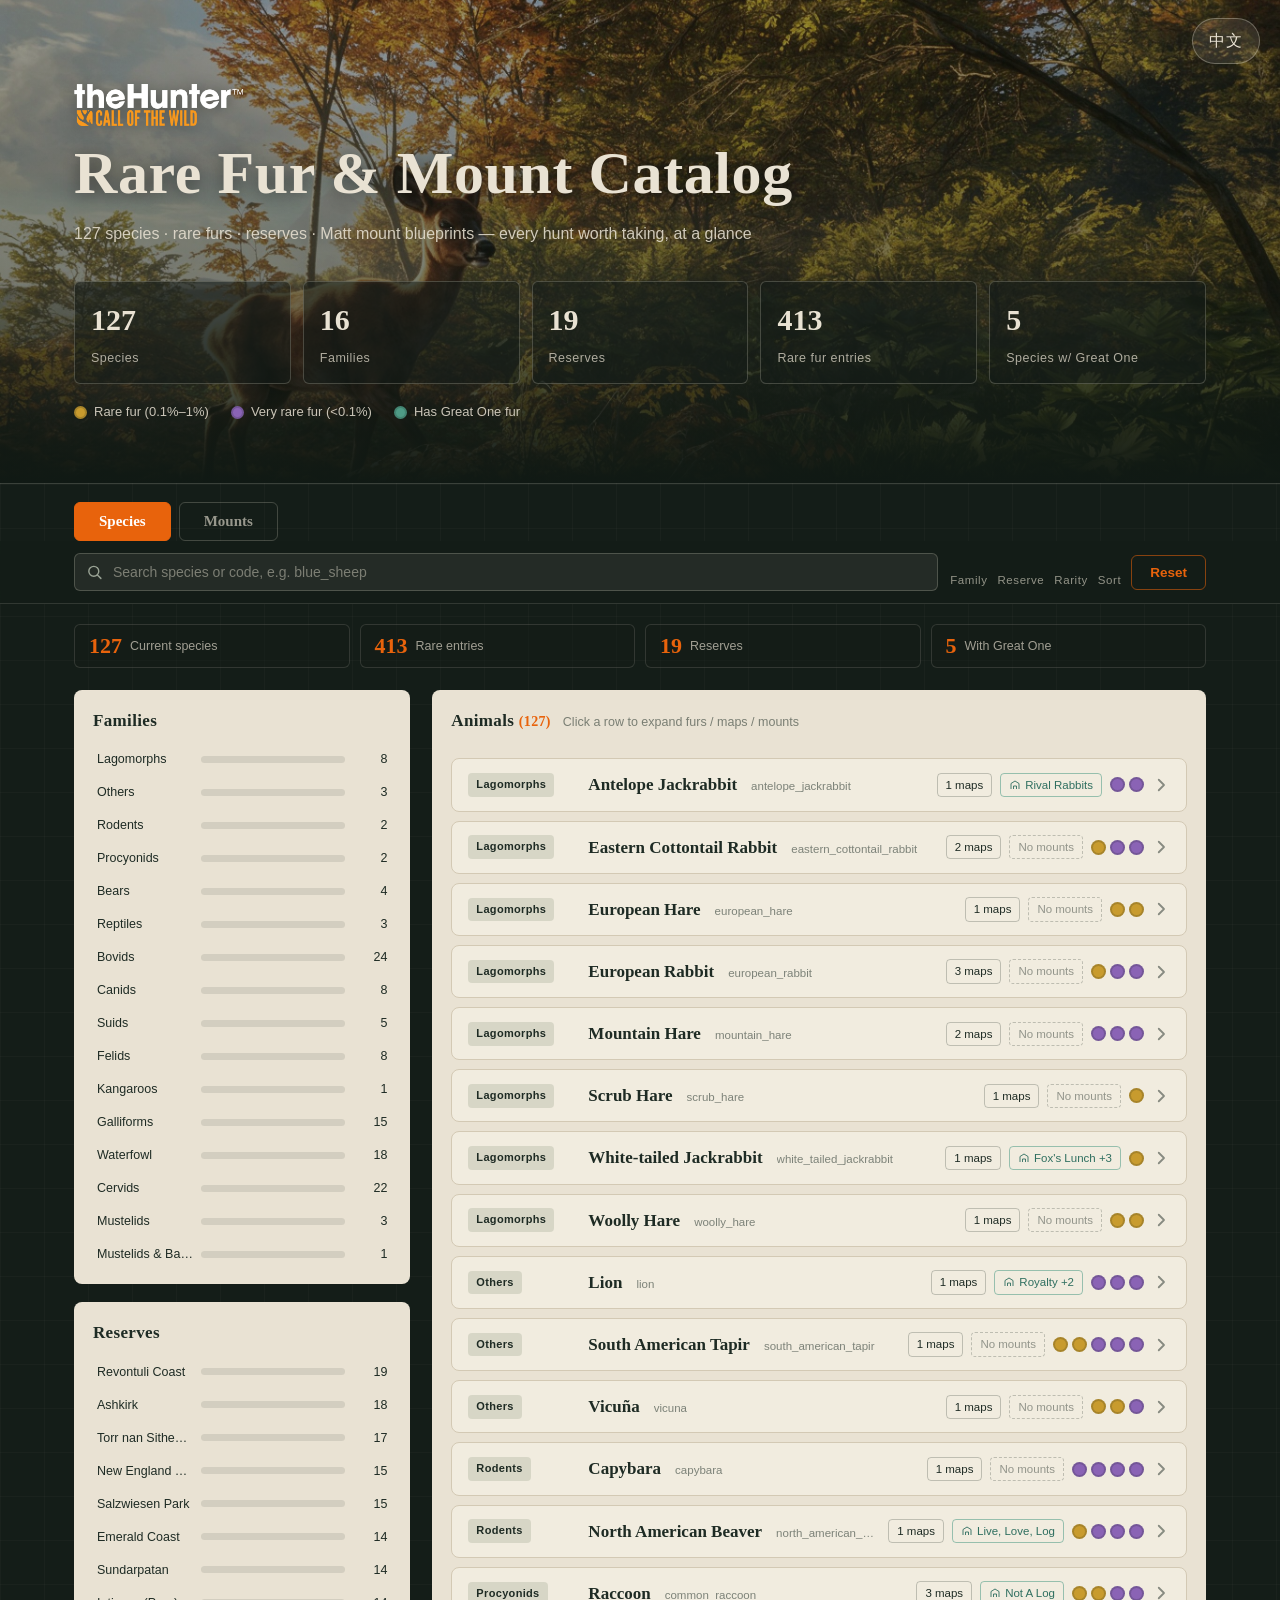
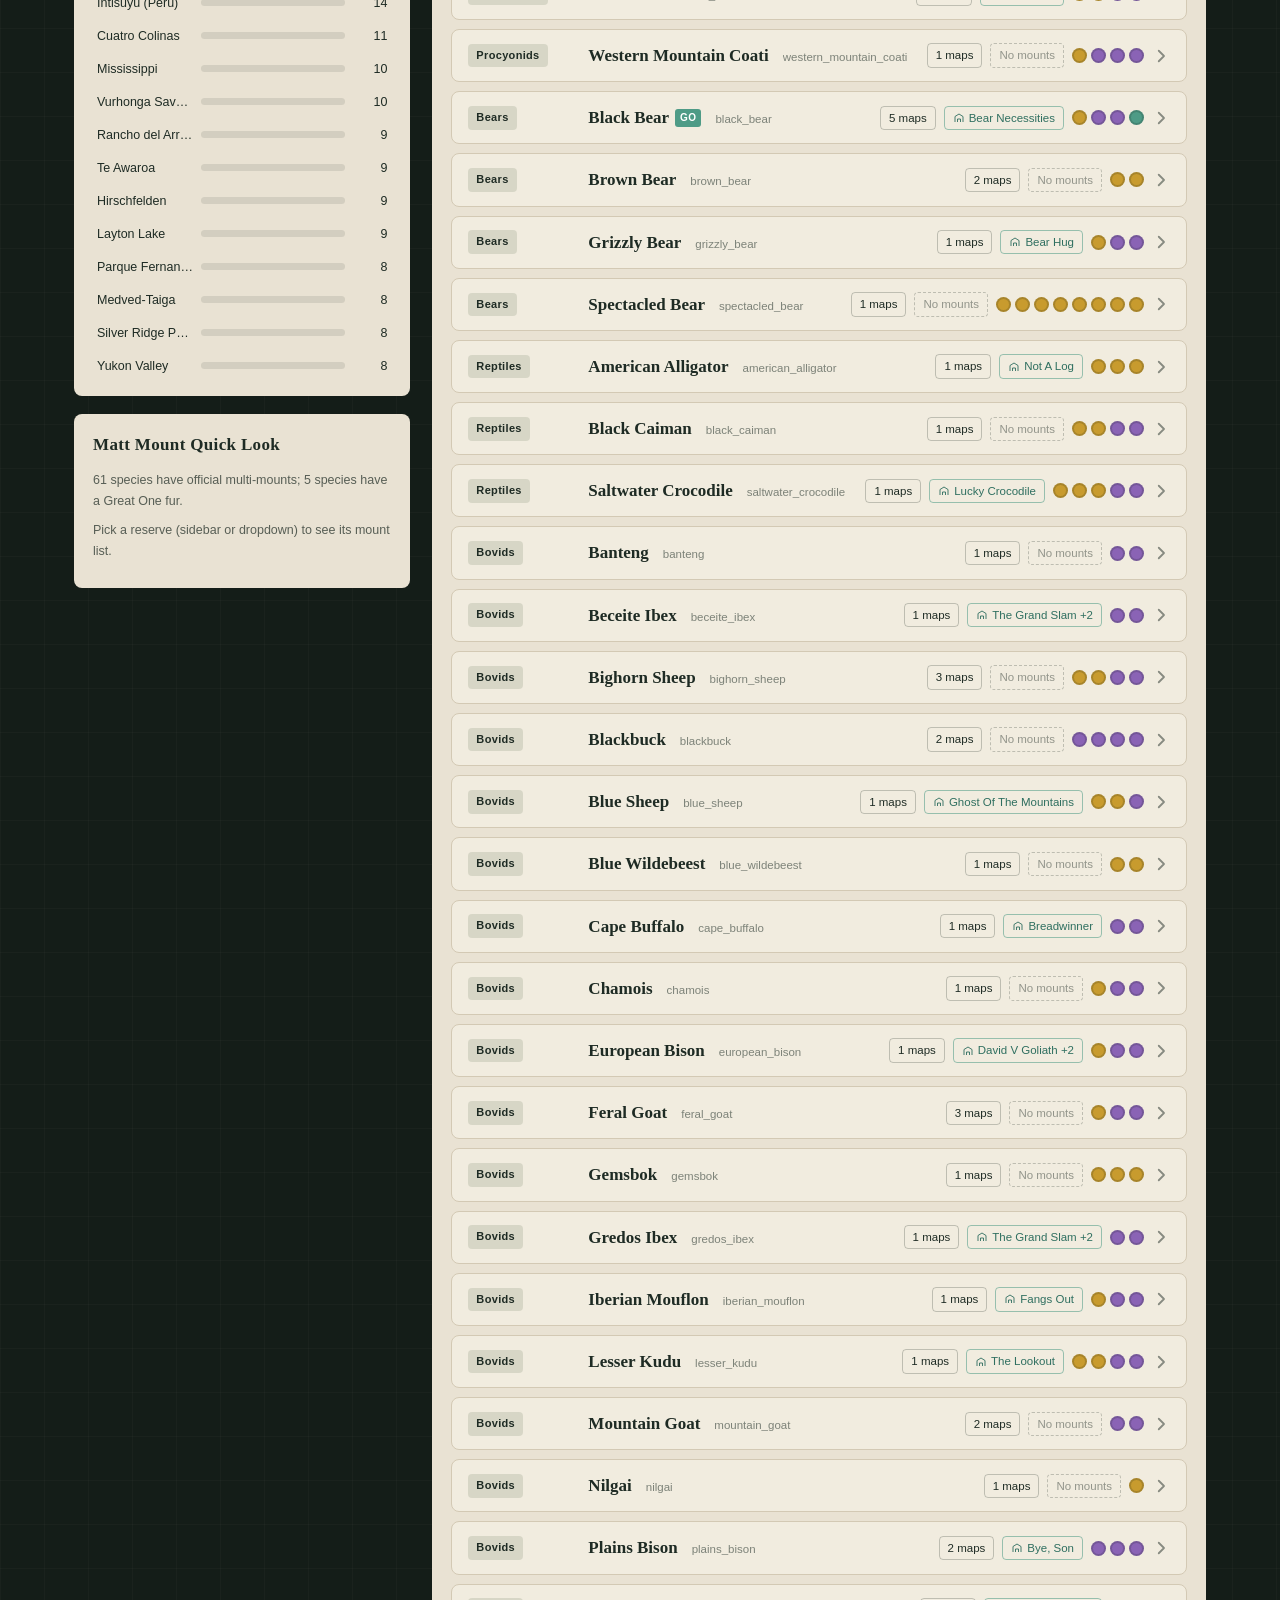
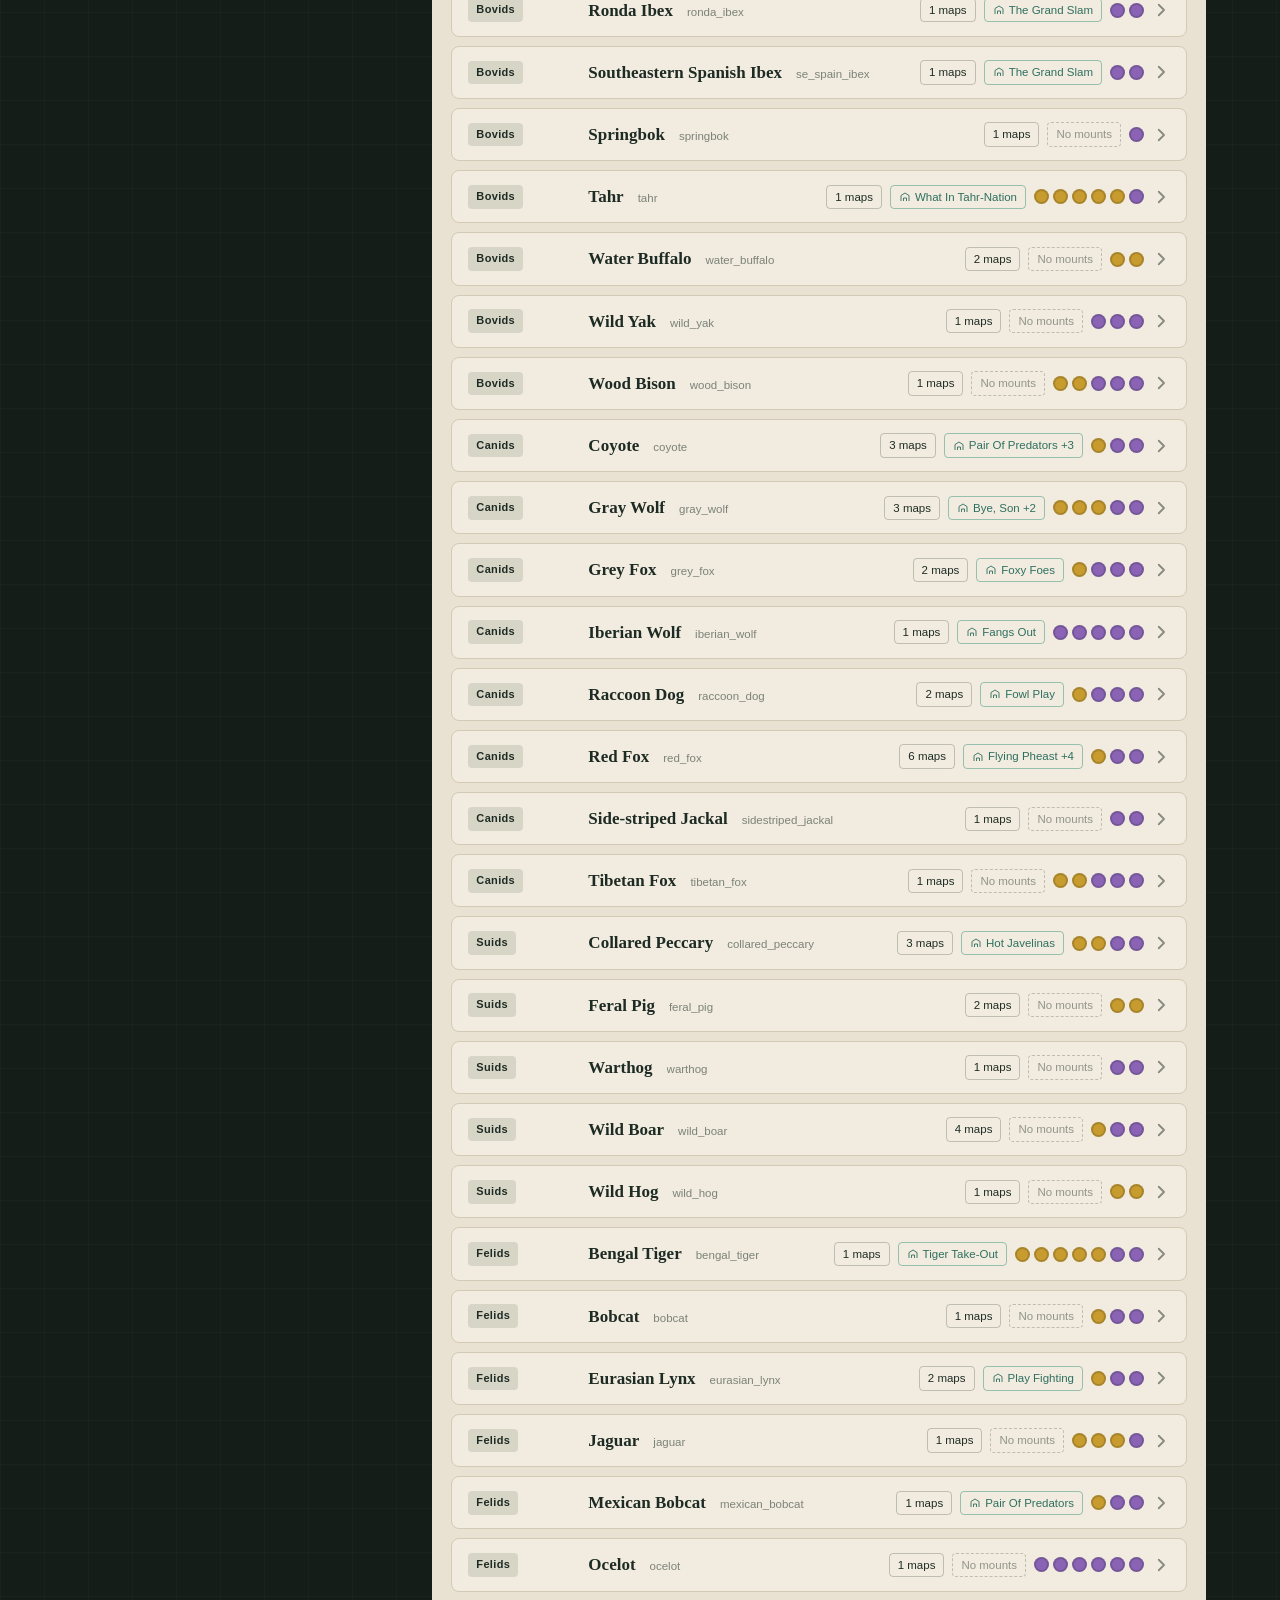
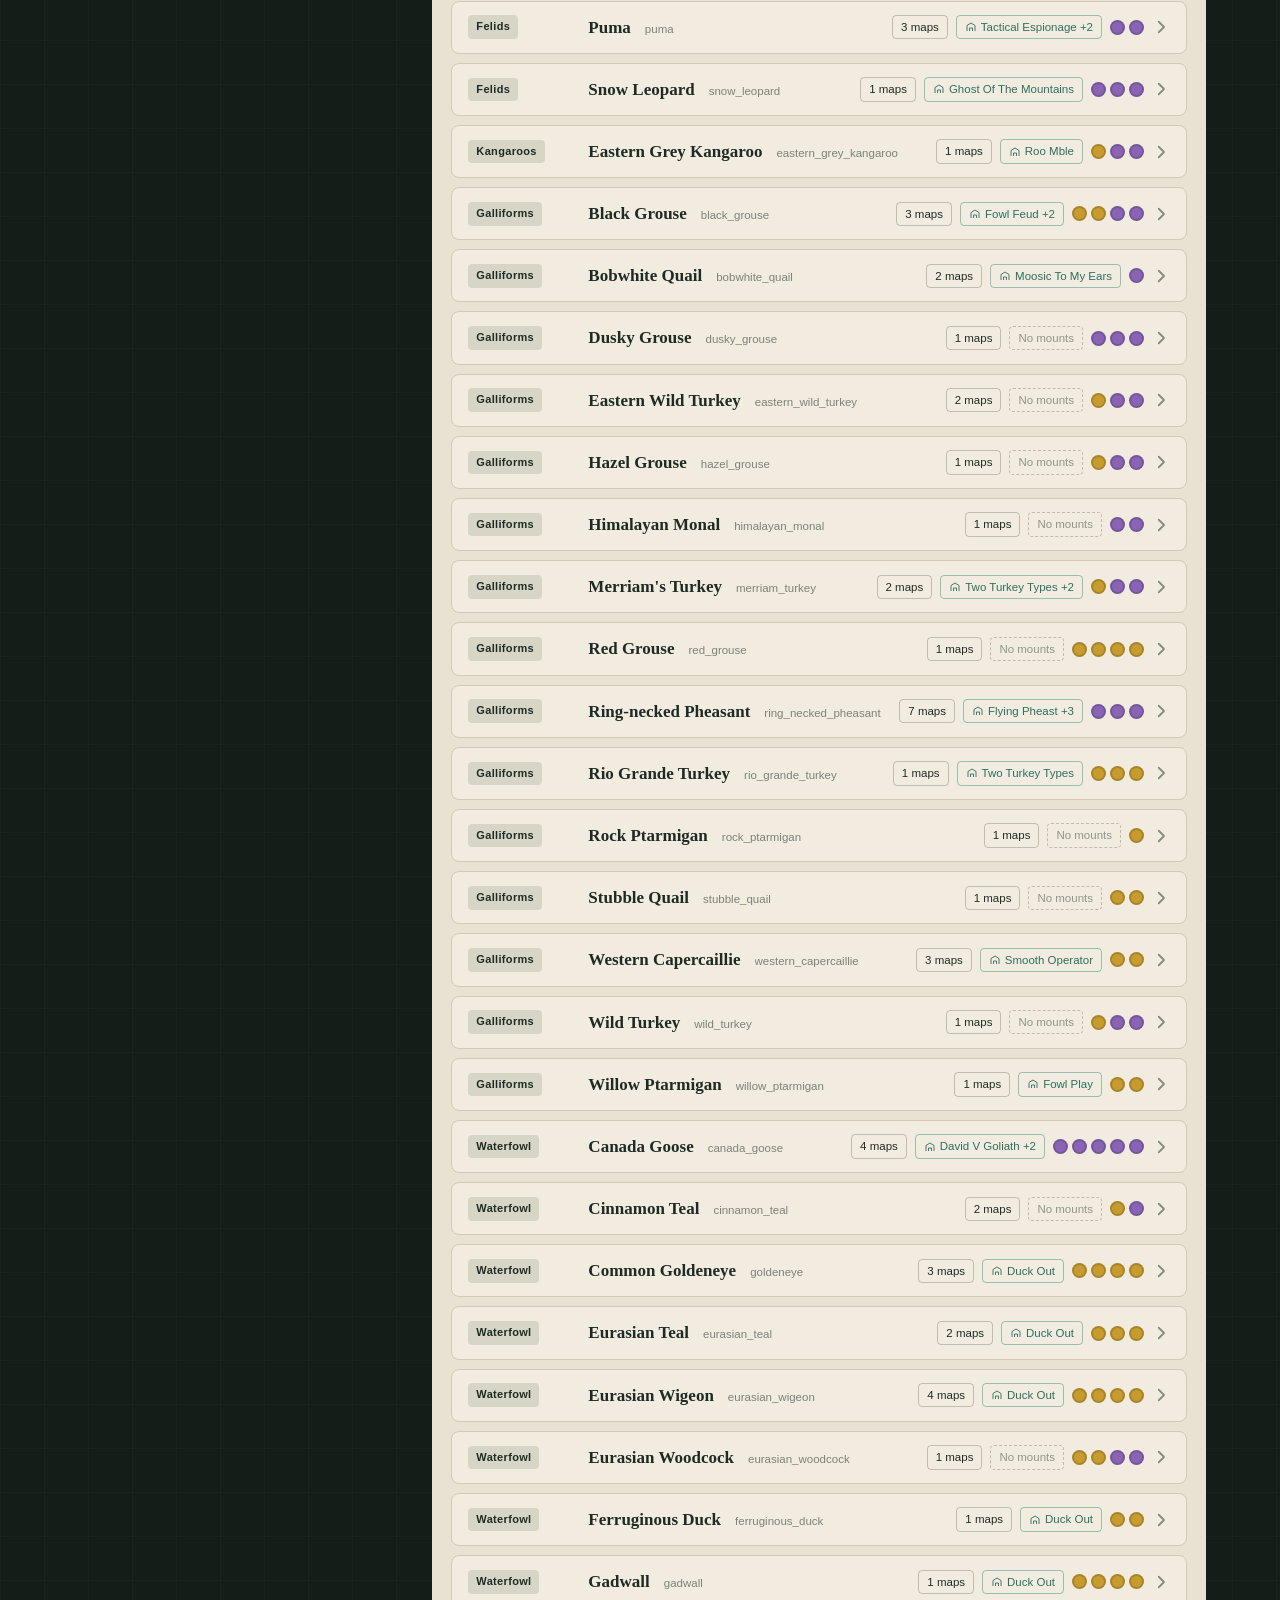
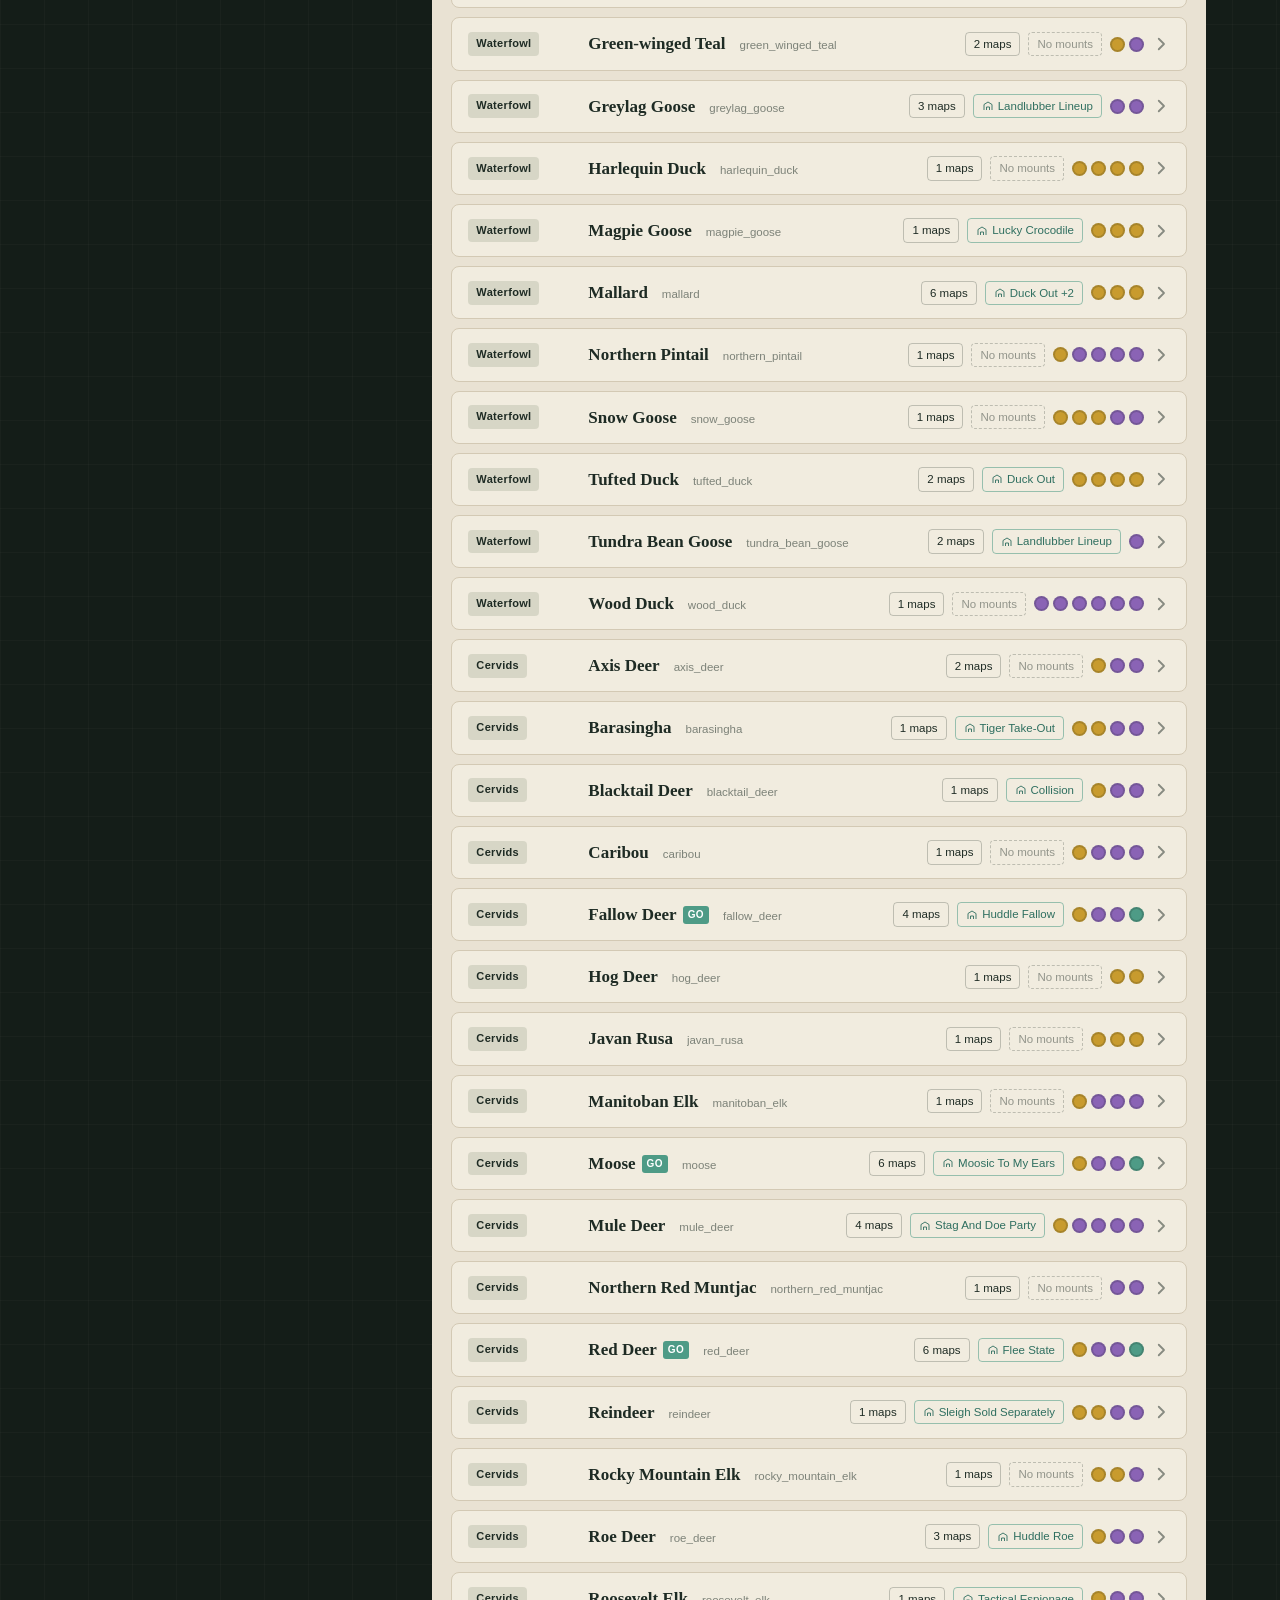
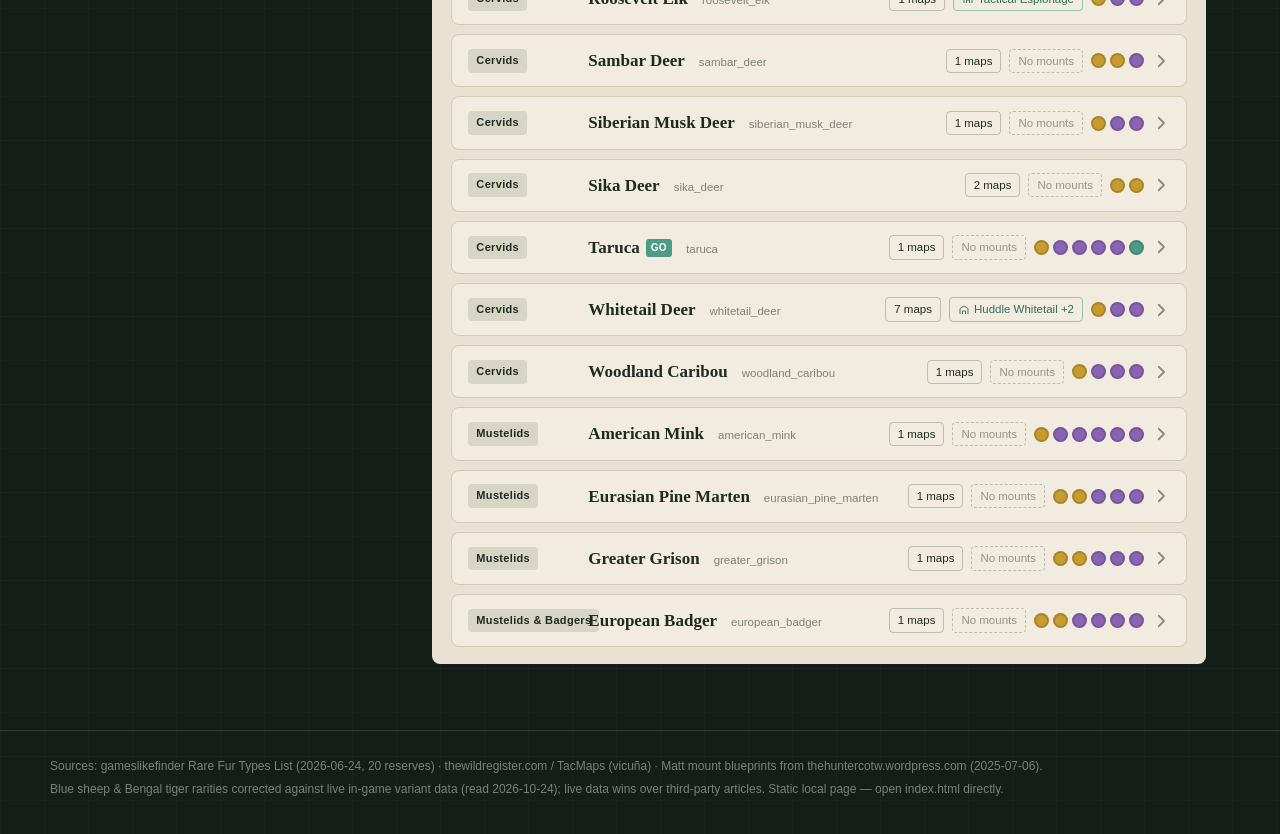
==== index.html @ f6d333d6 "Fix google-site-verification token for HTML tag method" ====
<!DOCTYPE html>
<html lang="zh-CN">
<head>
<meta charset="UTF-8">
<meta name="viewport" content="width=device-width, initial-scale=1">
<meta name="google-site-verification" content="28jOzchfS-WtsAz9R86f2Y_HV2xLQfrnDylIVcfvE4c" />
<meta name="description" content="theHunter: Call of the Wild — complete catalog of all species, rare & very rare fur types, reserve maps, and Matt mount blueprints. 全物种稀有毛色图鉴：稀有毛色、地图分布、Matt 底座蓝图。">
<title>猎人：荒野的呼唤 · 全物种稀有毛色图鉴</title>
<link rel="stylesheet" href="https://miaoda.feishu.cn/fonts/css2?family=Noto+Serif+SC:wght@600;700;900&family=Noto+Sans+SC:wght@300;400;500;700&display=swap">
<link rel="stylesheet" href="styles.css">
</head>
<body>

<!-- ===== Hero ===== -->
<header class="hero">
  <div class="hero-bg" role="img" aria-label="秋日森林中的小鹿，游戏宣传画面"></div>
  <div class="hero-lang"><button type="button" id="btnLang" class="lang-btn">中文</button></div>
  <div class="hero-inner">
    <img class="hero-logo" src="assets/official-logo.png" alt="theHunter: Call of the Wild">
    <h1 class="hero-title" data-i18n="heroTitle">全物种稀有毛色图鉴</h1>
    <p class="hero-sub" data-i18n="heroSub">127 种动物 · 稀有毛色 · 地图分布 · Matt 底座蓝图 —— 一站查清值得打的每一只</p>
    <div class="hero-stats" id="heroStats"></div>
    <div class="hero-legend" aria-label="毛色图例">
      <span class="hlg"><i class="dot dot-rare"></i><span data-i18n="lgRare">稀有毛色（0.1%–1%）</span></span>
      <span class="hlg"><i class="dot dot-veryrare"></i><span data-i18n="lgVeryrare">极稀有毛色（&lt;0.1%）</span></span>
      <span class="hlg"><i class="dot dot-go"></i><span data-i18n="lgGo">有 Great One 传奇毛色</span></span>
    </div>
  </div>
</header>

<!-- ===== 视图页签 ===== -->
<nav class="view-tabs" aria-label="视图切换">
  <button type="button" id="tabAnimals" class="vt active" data-i18n="tabAnimals">动物图鉴</button>
  <button type="button" id="tabMounts" class="vt" data-i18n="tabMounts">底座总览</button>
</nav>

<!-- ===== 动物视图 ===== -->
<section class="toolbar view-animals" aria-label="筛选与搜索">
  <div class="toolbar-inner">
    <div class="search-box">
      <svg viewBox="0 0 24 24" class="icon" aria-hidden="true"><circle cx="11" cy="11" r="7" fill="none" stroke="currentColor" stroke-width="2"/><path d="M16.5 16.5 L21 21" stroke="currentColor" stroke-width="2" stroke-linecap="round"/></svg>
      <input type="search" id="q" placeholder="搜索动物名称或代码，如 蓝羊 / blue_sheep" autocomplete="off" data-i18n-ph="phSearch">
    </div>
    <div class="filters">
      <label data-i18n="lblFamily">类别
        <select id="fFamily"><option value="">全部</option></select>
      </label>
      <label data-i18n="lblMap">地图
        <select id="fMap"><option value="">全部</option></select>
      </label>
      <label data-i18n="lblRarity">稀有度
        <select id="fRarity">
          <option value="" data-i18n="optRareAll">全部稀有以上</option>
          <option value="rare" data-i18n="optRare">仅含稀有</option>
          <option value="veryrare" data-i18n="optVeryrare">仅含极稀有</option>
          <option value="go" data-i18n="optGo">仅含传奇（GO）</option>
        </select>
      </label>
      <label data-i18n="lblSort">排序
        <select id="fSort">
          <option value="family" data-i18n="optSortFamily">类别 · 名称</option>
          <option value="name" data-i18n="optSortName">名称</option>
          <option value="rareCount" data-i18n="optSortCount">稀有毛色数</option>
        </select>
      </label>
      <button type="button" id="btnReset" class="btn-reset" data-i18n="btnReset">重置</button>
    </div>
  </div>
</section>

<!-- ===== 联动统计带 ===== -->
<section class="summary-strip view-animals" id="summaryStrip" aria-live="polite"></section>

<!-- ===== 主体 ===== -->
<main class="layout view-animals">
  <aside class="side">
    <section class="panel" id="familyPanel" aria-label="类别概览">
      <h2 class="panel-title" data-i18n="ptFamilies">类别概览</h2>
      <div class="bars" id="familyBars"></div>
    </section>
    <section class="panel" id="mapPanel" aria-label="地图分布">
      <h2 class="panel-title" data-i18n="ptMaps">地图分布</h2>
      <div class="bars" id="mapBars"></div>
    </section>
    <section class="panel" id="mountPanel" aria-label="底座速查">
      <h2 class="panel-title" data-i18n="ptMounts">Matt 底座速查</h2>
      <div id="mountList"></div>
    </section>
  </aside>

  <section class="list-panel" aria-label="动物列表">
    <div class="list-head">
      <h2 class="panel-title"><span data-i18n="lblAnimals">动物</span> <span class="count" id="listCount"></span></h2>
      <p class="list-hint" data-i18n="listHint">点击行展开毛色 / 地图 / 底座详情</p>
    </div>
    <div class="animal-list" id="animalList"></div>
    <div class="empty" id="emptyState" hidden>
      <p data-i18n="empty1">没有符合条件的物种。</p>
      <p data-i18n="empty2">试试放宽类别、地图或稀有度筛选。</p>
    </div>
  </section>
</main>

<!-- ===== 底座视图 ===== -->
<section class="mount-catalog view-mounts" id="mountCatalog" hidden>
  <div class="mc-head">
    <h2 class="panel-title" data-i18n="ptMountCatalog">Matt 底座总览</h2>
    <input type="search" id="mcQ" placeholder="搜索底座名，如 Duck Out" autocomplete="off" data-i18n-ph="phMounts">
    <span class="count" id="mcCount"></span>
  </div>
  <p class="mc-hint" data-i18n="mcHint">按底座聚合，展示每个多功能底座支持的动物；点击动物标签可跳转到动物图鉴并定位该物种。</p>
  <div class="mc-grid" id="mcGrid"></div>
</section>

<!-- ===== 数据源 ===== -->
<footer class="foot">
  <div class="foot-inner">
    <p data-i18n="footSrc">数据源：gameslikefinder《Rare Fur Types List》（2026-06-24，20 张地图）· thewildregister.com / TacMaps（骆马）· Matt 底座蓝图来自 thehuntercotw.wordpress.com（2025-07-06）。</p>
    <p data-i18n="footNote">蓝羊、孟加拉虎稀有度已按实机变体数组（2026-10-24 游戏运行中读取）修正，与第三方文章有出入处以实机为准。页面为本地静态文件，直接双击 index.html 打开。</p>
  </div>
</footer>

<script src="data.js"></script>
<script src="app.js"></script>
</body>
</html>
---- styles.css ----
/* ===== 设计系统：深林勘察 · 旧纸卡面 · 安全橙 ===== */
:root {
  --ink: #141d18;          /* 深林绿黑基底 */
  --ink-2: #1e2b24;        /* 卡面深文字 */
  --paper: #e9e2d3;        /* 旧勘察纸 */
  --paper-2: #f1ecdf;      /* 纸面高亮 */
  --paper-line: #d3c9b4;   /* 纸面分隔线 */
  --moss: #7c8b6f;         /* 苔藓中性 */
  --mist: #9aa395;         /* 雾灰 */
  --safety: #e8630c;       /* 猎人安全橙（唯一强调） */
  --gold: #c89b2e;         /* 稀有 */
  --violet: #8a63b5;       /* 极稀有 */
  --go: #4e9b86;           /* Great One 标识 */
  --serif: "Noto Serif SC", "Songti SC", "SimSun", serif;
  --sans: "Noto Sans SC", "Microsoft YaHei", "PingFang SC", sans-serif;
}

* { box-sizing: border-box; margin: 0; padding: 0; }

html { scroll-behavior: smooth; }

body {
  font-family: var(--sans);
  background-color: var(--ink);
  background-image:
    linear-gradient(rgba(255,255,255,0.025) 1px, transparent 1px),
    linear-gradient(90deg, rgba(255,255,255,0.025) 1px, transparent 1px);
  background-size: 44px 44px;
  color: var(--paper);
  line-height: 1.6;
}

/* ===== 视图页签 ===== */
.view-tabs {
  max-width: 1180px; margin: 18px auto 0; padding: 0 24px;
  display: flex; gap: 8px;
}
.vt {
  font-family: var(--serif); font-size: 15px; font-weight: 700;
  padding: 10px 24px;
  background: transparent; color: rgba(233,226,211,0.62);
  border: 1px solid rgba(233,226,211,0.22);
  border-radius: 6px; cursor: pointer;
  transition: color 0.15s ease, background 0.15s ease, border-color 0.15s ease;
}
.vt:hover { color: var(--paper); border-color: rgba(233,226,211,0.45); }
.vt.active { background: var(--safety); border-color: var(--safety); color: #fff; }
.vt:focus-visible { outline: 2px solid var(--safety); outline-offset: 2px; }
.hide { display: none !important; }

/* ===== Hero ===== */
.hero {
  position: relative;
  overflow: hidden;
  border-bottom: 1px solid rgba(233,226,211,0.18);
}
.hero-lang {
  position: absolute; top: 18px; right: 20px; z-index: 3;
}
.lang-btn {
  font: 700 13px/1 var(--font-ui);
  color: var(--paper); background: rgba(233,226,211,0.10);
  border: 1px solid rgba(233,226,211,0.32);
  border-radius: 999px; padding: 9px 16px;
  letter-spacing: 0.06em; cursor: pointer;
  transition: background .18s, color .18s;
}
.lang-btn:hover { background: rgba(233,226,211,0.22); }
.hero-bg {
  position: absolute; inset: 0;
  background: url("assets/hero-bg.jpg") center 30% / cover no-repeat;
  filter: saturate(0.9) contrast(1.04);
}
.hero-bg::after {
  content: "";
  position: absolute; inset: 0;
  background: linear-gradient(180deg, rgba(20,29,24,0.42) 0%, rgba(20,29,24,0.58) 62%, var(--ink) 100%);
}
.hero-inner {
  position: relative;
  max-width: 1180px; margin: 0 auto;
  padding: 84px 24px 60px;
}
.hero-eyebrow {
  font-size: 13px; letter-spacing: 0.22em;
  text-transform: uppercase; color: var(--safety);
  font-weight: 700; margin-bottom: 10px;
}
.hero-logo {
  display: block;
  height: 42px; width: auto;
  margin-bottom: 14px;
  filter: drop-shadow(0 2px 8px rgba(0,0,0,0.35));
}
.hero-title {
  font-family: var(--serif);
  font-size: clamp(34px, 5.6vw, 60px);
  font-weight: 900; line-height: 1.12;
  letter-spacing: 0.01em;
  text-shadow: 0 2px 18px rgba(0,0,0,0.45);
}
.hero-sub {
  margin-top: 14px; font-size: 16px;
  color: rgba(233,226,211,0.86);
  font-weight: 300;
}
.hero-stats {
  display: grid;
  grid-template-columns: repeat(5, 1fr);
  gap: 12px; margin-top: 34px; max-width: 1180px;
}
.stat {
  border: 1px solid rgba(233,226,211,0.22);
  background: rgba(20,29,24,0.55);
  padding: 14px 16px; border-radius: 6px;
}
.stat b {
  display: block; font-family: var(--serif);
  font-size: 30px; font-weight: 900; color: var(--paper);
  font-variant-numeric: tabular-nums;
}
.stat span {
  font-size: 12.5px; color: rgba(233,226,211,0.72);
  letter-spacing: 0.04em;
}
.hero-legend {
  display: flex; gap: 22px; flex-wrap: wrap; align-items: center;
  margin-top: 18px;
}
.hlg {
  display: inline-flex; align-items: center; gap: 7px;
  font-size: 13px; color: rgba(233,226,211,0.85);
}
.hlg .dot { width: 13px; height: 13px; }

/* ===== 工具条 ===== */
.toolbar {
  position: sticky; top: 0; z-index: 20;
  background: rgba(20,29,24,0.94);
  border-bottom: 1px solid rgba(233,226,211,0.14);
  backdrop-filter: blur(6px);
}
.toolbar-inner {
  max-width: 1180px; margin: 0 auto; padding: 12px 24px;
  display: flex; gap: 12px; flex-wrap: wrap; align-items: center;
}
.search-box {
  position: relative; flex: 1 1 280px; min-width: 240px;
}
.search-box .icon {
  position: absolute; left: 12px; top: 50%;
  width: 17px; height: 17px; transform: translateY(-50%);
  color: var(--mist);
}
.search-box input {
  width: 100%; padding: 10px 14px 10px 38px;
  background: rgba(233,226,211,0.08);
  border: 1px solid rgba(233,226,211,0.22);
  border-radius: 6px; color: var(--paper);
  font-family: var(--sans); font-size: 14px;
}
.search-box input::placeholder { color: rgba(233,226,211,0.45); }
.search-box input:focus { outline: 2px solid var(--safety); outline-offset: 1px; border-color: transparent; }

.filters { display: flex; gap: 10px; flex-wrap: wrap; align-items: flex-end; }
.filters label {
  display: flex; flex-direction: column; gap: 3px;
  font-size: 11.5px; color: rgba(233,226,211,0.6);
  letter-spacing: 0.05em;
}
.filters select {
  padding: 9px 30px 9px 10px;
  background: rgba(233,226,211,0.08);
  border: 1px solid rgba(233,226,211,0.22);
  border-radius: 6px; color: var(--paper);
  font-family: var(--sans); font-size: 13.5px;
  appearance: none;
  background-image: url("data:image/svg+xml;charset=utf-8,%3Csvg xmlns='http://www.w3.org/2000/svg' viewBox='0 0 24 24'%3E%3Cpath d='M6 9l6 6 6-6' fill='none' stroke='%23e9e2d3' stroke-width='2' stroke-linecap='round'/%3E%3C/svg%3E");
  background-repeat: no-repeat; background-position: right 8px center;
  background-size: 15px;
}
.filters select:focus { outline: 2px solid var(--safety); outline-offset: 1px; }
.btn-reset {
  padding: 9px 18px; border-radius: 6px;
  border: 1px solid rgba(232,99,12,0.55);
  background: transparent; color: var(--safety);
  font-family: var(--sans); font-size: 13.5px; font-weight: 700;
  cursor: pointer;
}
.btn-reset:hover { background: var(--safety); color: #fff; }

/* ===== 联动统计带 ===== */
.summary-strip {
  max-width: 1180px; margin: 20px auto 0; padding: 0 24px;
  display: grid; gap: 10px;
  grid-template-columns: repeat(auto-fit, minmax(170px, 1fr));
}
.summary-item {
  border: 1px solid rgba(233,226,211,0.14);
  background: rgba(20,29,24,0.4);
  border-radius: 6px; padding: 10px 14px;
  display: flex; align-items: center; gap: 8px;
}
.summary-item b {
  font-family: var(--serif); font-size: 22px; font-weight: 900;
  color: var(--safety); font-variant-numeric: tabular-nums;
  line-height: 1;
}
.summary-item span { font-size: 12.5px; color: rgba(233,226,211,0.66); line-height: 1.2; }

/* ===== 主体布局 ===== */
.layout {
  max-width: 1180px; margin: 22px auto 0; padding: 0 24px 40px;
  display: grid; grid-template-columns: 1fr 2.3fr; gap: 22px;
  align-items: start;
}
.side { display: grid; gap: 18px; }
.panel {
  background: var(--paper); color: var(--ink-2);
  border-radius: 8px; padding: 16px 18px;
  border: 1px solid rgba(233,226,211,0.2);
}
.panel-title {
  font-family: var(--serif); font-size: 17px; font-weight: 700;
  margin-bottom: 12px; letter-spacing: 0.02em;
}
.panel-title .count { color: var(--safety); font-size: 14px; }

.bars { display: grid; gap: 7px; }
.bar {
  display: grid; grid-template-columns: 96px 1fr 34px; gap: 8px;
  align-items: center; font-size: 12.5px; cursor: pointer;
  border-radius: 4px; padding: 3px 4px;
}
.bar:hover { background: rgba(20,29,24,0.06); }
.bar.active { background: rgba(232,99,12,0.14); }
.bar .name {
  white-space: nowrap; overflow: hidden; text-overflow: ellipsis;
  color: var(--ink-2);
}
.bar .track {
  height: 7px; background: rgba(20,29,24,0.1); border-radius: 4px;
  overflow: hidden;
}
.bar .fill {
  height: 100%; background: var(--moss); border-radius: 4px;
  transition: width 0.25s ease;
}
.bar.active .fill { background: var(--safety); }
.bar .num { text-align: right; font-variant-numeric: tabular-nums; color: var(--ink-2); font-weight: 500; }

/* ===== 动物列表 ===== */
.list-panel {
  min-width: 0;
  background: var(--paper); color: var(--ink-2);
  border-radius: 8px; padding: 16px 18px;
  border: 1px solid rgba(233,226,211,0.2);
}
.list-panel .panel-title { color: var(--ink-2); }
.list-head {
  display: flex; align-items: baseline; gap: 12px;
  margin-bottom: 12px; flex-wrap: wrap;
}
.list-hint { font-size: 12.5px; color: rgba(30,43,36,0.55); }

.animal-list { display: grid; gap: 9px; }
.animal-card {
  background: var(--paper-2); color: var(--ink-2);
  border-radius: 8px; border: 1px solid var(--paper-line);
  overflow: hidden;
}
.animal-card:hover { border-color: rgba(232,99,12,0.55); }
.animal-row {
  display: grid;
  grid-template-columns: 108px 1fr auto;
  gap: 12px; align-items: center;
  padding: 12px 16px; cursor: pointer;
}
.animal-row:hover { background: rgba(20,29,24,0.05); }
.fam-tag {
  justify-self: start;
  font-size: 11px; font-weight: 700; letter-spacing: 0.03em;
  background: rgba(124,139,111,0.22); color: var(--ink-2);
  border-radius: 4px; padding: 3px 8px; white-space: nowrap;
}
.main {
  display: grid; grid-template-columns: auto 1fr; column-gap: 14px;
  align-items: baseline; min-width: 0;
}
.zh {
  font-family: var(--serif); font-size: 17px; font-weight: 700;
  white-space: nowrap;
}
.zh .go-mark {
  display: inline-block; margin-left: 6px;
  font-family: var(--sans); font-size: 10px; font-weight: 700;
  color: #fff; background: var(--go); border-radius: 3px;
  padding: 1px 5px; vertical-align: 2px; letter-spacing: 0.04em;
}
.code {
  font-size: 11.5px; color: rgba(30,43,36,0.55);
  font-variant-numeric: tabular-nums; white-space: nowrap;
  overflow: hidden; text-overflow: ellipsis;
}
.dots { display: flex; align-items: center; gap: 4px; flex-wrap: wrap; }
.dot {
  width: 15px; height: 15px; border-radius: 50%;
  display: inline-block; border: 2px solid rgba(20,29,24,0.18);
}
.dot-rare { background: var(--gold); }
.dot-veryrare { background: var(--violet); }
.dot-go { background: var(--go); }

.meta { display: flex; gap: 8px; align-items: center; }
.chip {
  font-size: 11.5px; font-weight: 500;
  border: 1px solid rgba(30,43,36,0.24); border-radius: 4px;
  padding: 2px 8px; white-space: nowrap;
  display: inline-flex; align-items: center; gap: 4px;
}
.chip svg { width: 12px; height: 12px; }
.caret {
  width: 18px; height: 18px; color: rgba(30,43,36,0.5);
  transition: transform 0.18s ease; justify-self: end;
}
.animal-card.open .caret { transform: rotate(90deg); }

.detail {
  display: none;
  border-top: 1px solid var(--paper-line);
  padding: 4px 16px 16px;
}
.animal-card.open .detail { display: block; }
.detail-grid {
  display: grid; grid-template-columns: repeat(auto-fit, minmax(220px, 1fr));
  gap: 14px; margin-top: 12px;
}
.detail h3 {
  font-size: 11.5px; font-weight: 700; letter-spacing: 0.08em;
  text-transform: uppercase; color: var(--ink-2);
  opacity: 0.62; margin-bottom: 7px;
}
.detail ul { list-style: none; display: grid; gap: 5px; }
.detail li { font-size: 13.5px; display: flex; align-items: center; gap: 7px; flex-wrap: wrap; }
.detail li svg { width: 13px; height: 13px; color: rgba(30,43,36,0.5); flex: none; }
.grade {
  font-size: 10.5px; font-weight: 700; border-radius: 3px;
  padding: 1px 6px; color: #fff;
}
.grade-r { background: var(--gold); }
.grade-vr { background: var(--violet); }
.mount-chip {
  display: inline-block; font-size: 12px;
  background: rgba(124,139,111,0.18);
  border: 1px solid rgba(30,43,36,0.16);
  border-radius: 4px; padding: 2px 8px; margin: 2px 4px 2px 0;
}
.size-chip {
  font-size: 10px; font-weight: 700; color: #fff;
  background: var(--ink-2); border-radius: 3px; padding: 1px 5px;
  margin-left: 5px;
}
.note { font-size: 12.5px; color: rgba(30,43,36,0.72); margin-top: 4px; }

/* ===== 底座速查 ===== */
.mount-hint { font-size: 12.5px; color: rgba(30,43,36,0.72); margin: 2px 0 8px; line-height: 1.7; }
.mount-list { list-style: none; display: grid; gap: 7px; margin-top: 2px; }
.mount-list li {
  display: flex; flex-wrap: wrap; align-items: center; gap: 5px;
  font-size: 13px; padding: 5px 8px;
  background: rgba(20,29,24,0.05); border-radius: 5px;
}
.mount-list .m-zh { font-weight: 700; margin-right: 4px; }

/* 行内底座 chip */
.chip-mount { border-color: rgba(78,155,134,0.55); color: #2f6f60; }
.chip-none { border-style: dashed; color: rgba(30,43,36,0.45); }

/* ===== 全部底座总览 ===== */
.mount-catalog {
  max-width: 1180px; margin: 26px auto 0; padding: 0 24px;
}
.mount-catalog .panel-title { color: var(--paper); margin-bottom: 6px; }
.mc-head { display: flex; align-items: center; gap: 14px; flex-wrap: wrap; }
.mc-head .count { font-family: var(--serif); font-size: 14px; color: var(--safety); }
.mc-head input {
  flex: 1 1 240px; min-width: 200px; max-width: 360px;
  padding: 9px 14px;
  background: rgba(233,226,211,0.08);
  border: 1px solid rgba(233,226,211,0.22);
  border-radius: 6px; color: var(--paper);
  font-family: var(--sans); font-size: 14px;
}
.mc-head input::placeholder { color: rgba(233,226,211,0.45); }
.mc-head input:focus { outline: 2px solid var(--safety); outline-offset: 1px; border-color: transparent; }
.mc-hint { font-size: 12.5px; color: rgba(233,226,211,0.55); margin: 8px 0 14px; }
.mc-grid {
  display: grid;
  grid-template-columns: repeat(auto-fit, minmax(230px, 1fr));
  gap: 12px;
}
.mc-card {
  background: var(--paper); color: var(--ink-2);
  border-radius: 8px; padding: 13px 15px;
  border: 1px solid rgba(233,226,211,0.2);
  display: flex; flex-direction: column; gap: 9px;
}
.mc-name {
  font-family: var(--serif); font-size: 15.5px; font-weight: 700;
  display: flex; align-items: center; gap: 7px; flex-wrap: wrap;
}
.mc-species { display: flex; flex-wrap: wrap; gap: 5px; }
.mc-chip {
  font-family: var(--sans); font-size: 12px;
  background: rgba(124,139,111,0.16);
  border: 1px solid rgba(30,43,36,0.16);
  border-radius: 4px; padding: 2px 8px; color: var(--ink-2);
  cursor: pointer;
}
.mc-chip:hover { border-color: var(--safety); background: rgba(232,99,12,0.12); }
.mc-chip:focus-visible { outline: 2px solid var(--safety); outline-offset: 1px; }

/* ===== 空态 ===== */
.empty {
  background: rgba(20,29,24,0.04);
  border: 1px dashed rgba(30,43,36,0.3);
  border-radius: 8px; padding: 44px 24px; text-align: center;
  color: rgba(30,43,36,0.75);
}
.empty p + p { font-size: 13px; color: rgba(30,43,36,0.5); margin-top: 6px; }

/* ===== 页脚 ===== */
.foot {
  margin-top: 26px;
  border-top: 1px solid rgba(233,226,211,0.14);
  padding: 22px 24px 34px;
}
.foot-inner { max-width: 1180px; margin: 0 auto; }
.foot p {
  font-size: 12px; color: rgba(233,226,211,0.5);
  margin-top: 4px;
}

/* ===== 移动端 ===== */
@media (max-width: 768px) {
  .hero-inner { padding: 56px 18px 40px; }
  .hero-stats { grid-template-columns: repeat(2, 1fr); }
  .view-tabs { padding: 0 16px; }
  .layout { grid-template-columns: 1fr; padding: 0 16px 32px; }
  .toolbar-inner { padding: 10px 16px; }
  .summary-strip { padding: 0 16px; }
  .mount-catalog { padding: 0 16px; }
  .foot { padding: 18px 16px 28px; }
  .animal-row {
    grid-template-columns: 1fr;
    gap: 8px;
  }
  .meta { justify-content: flex-start; }
}
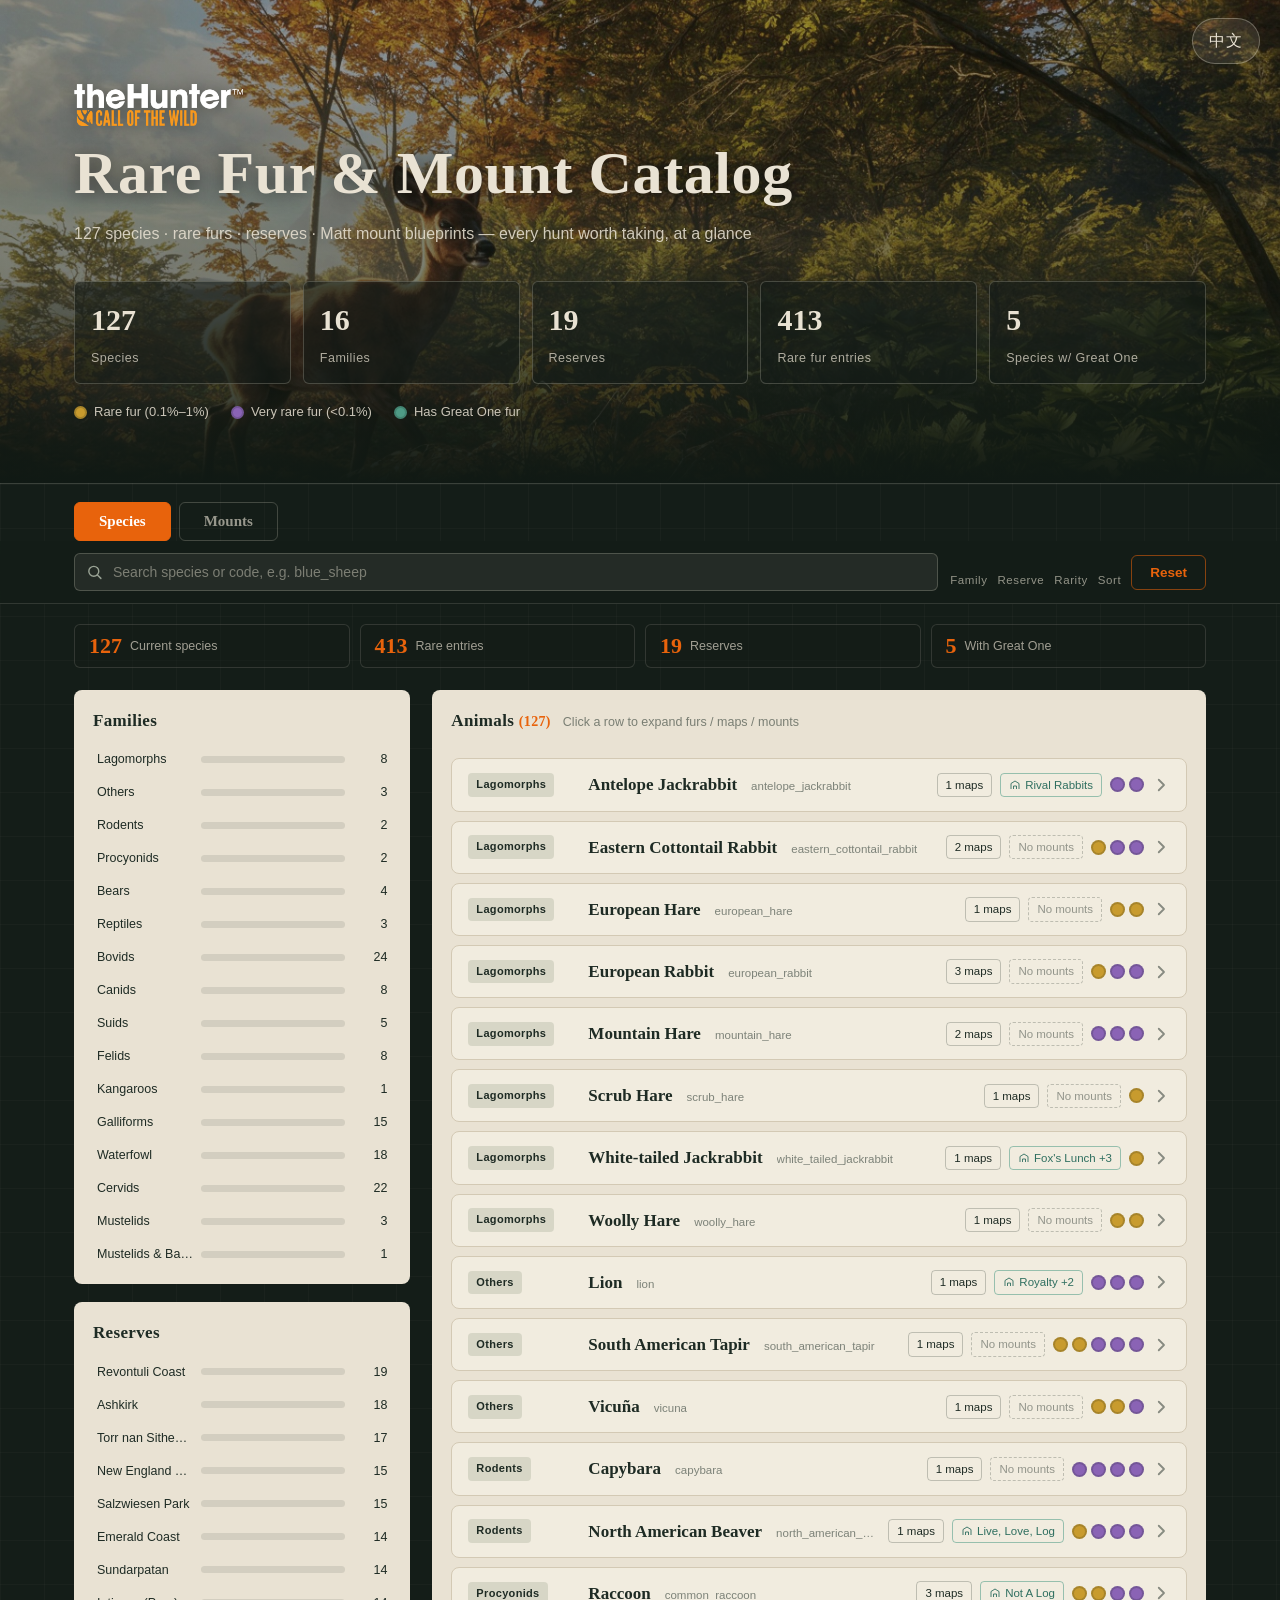
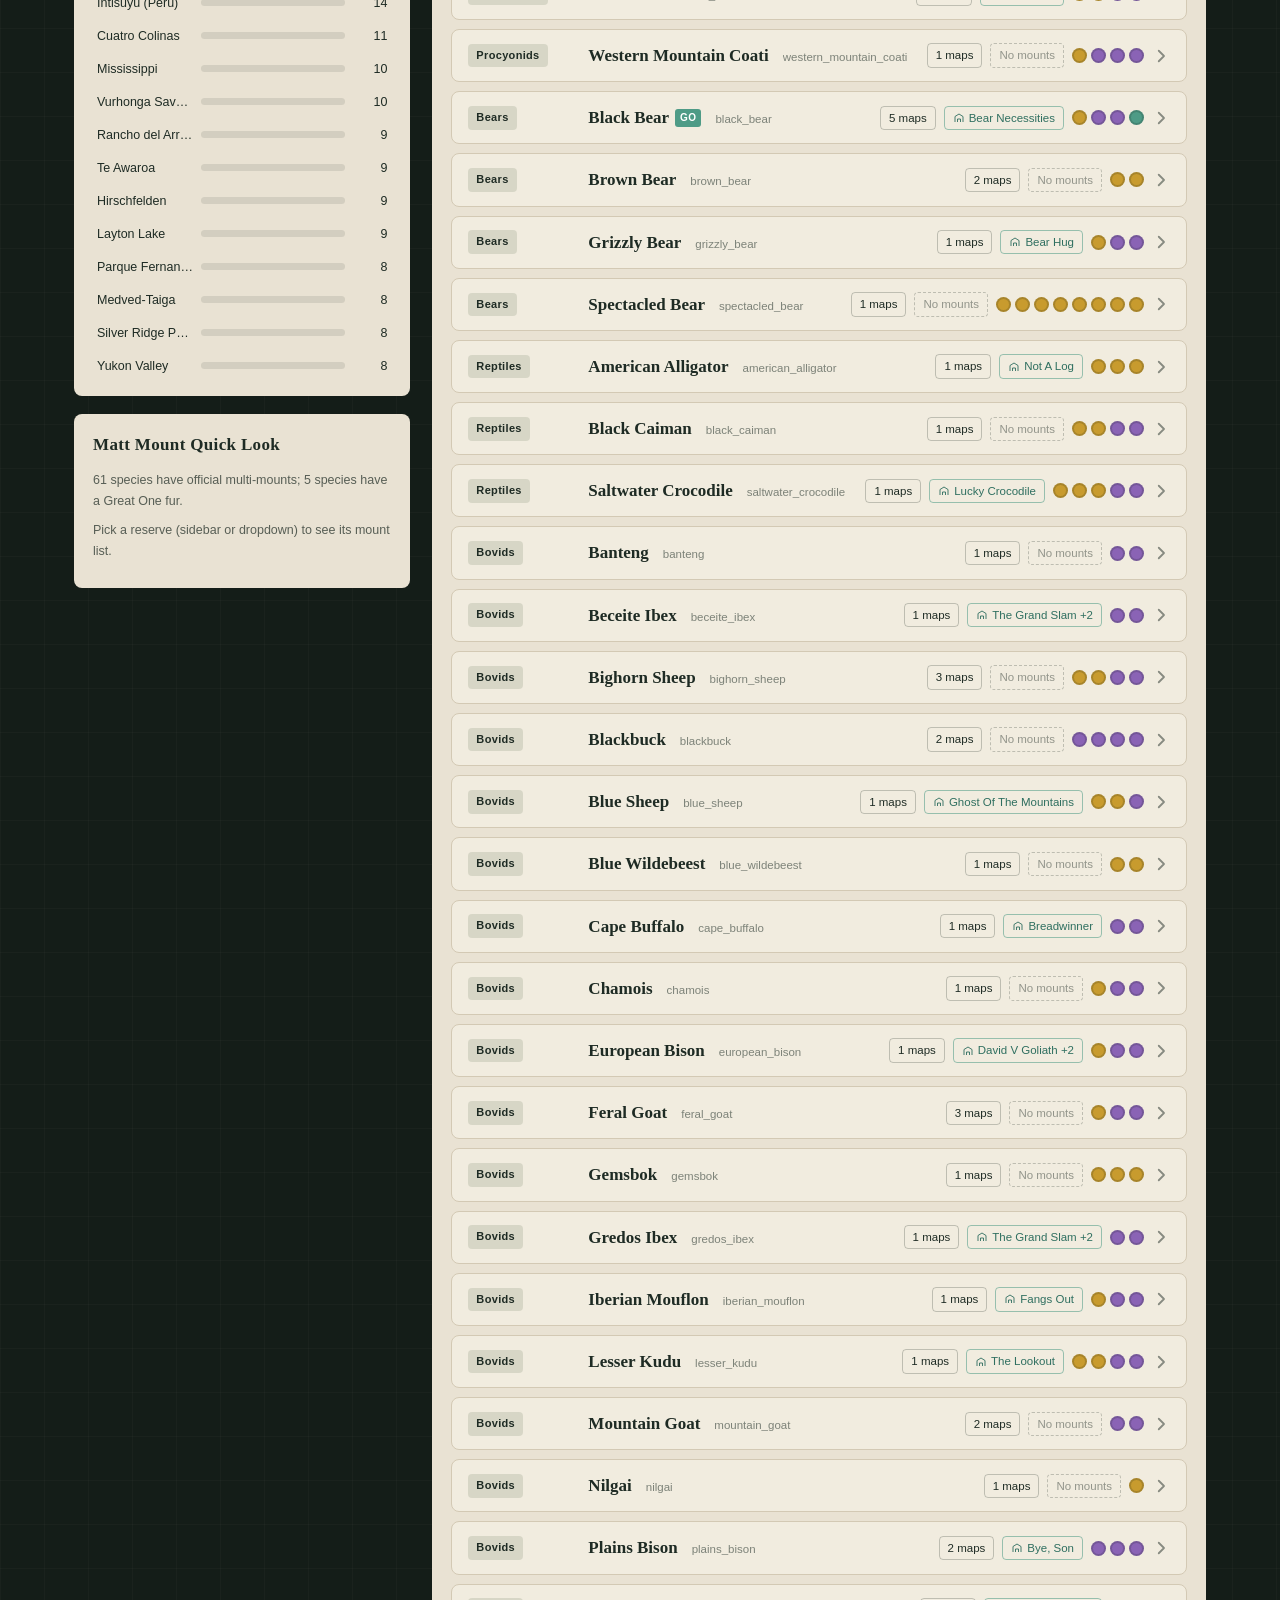
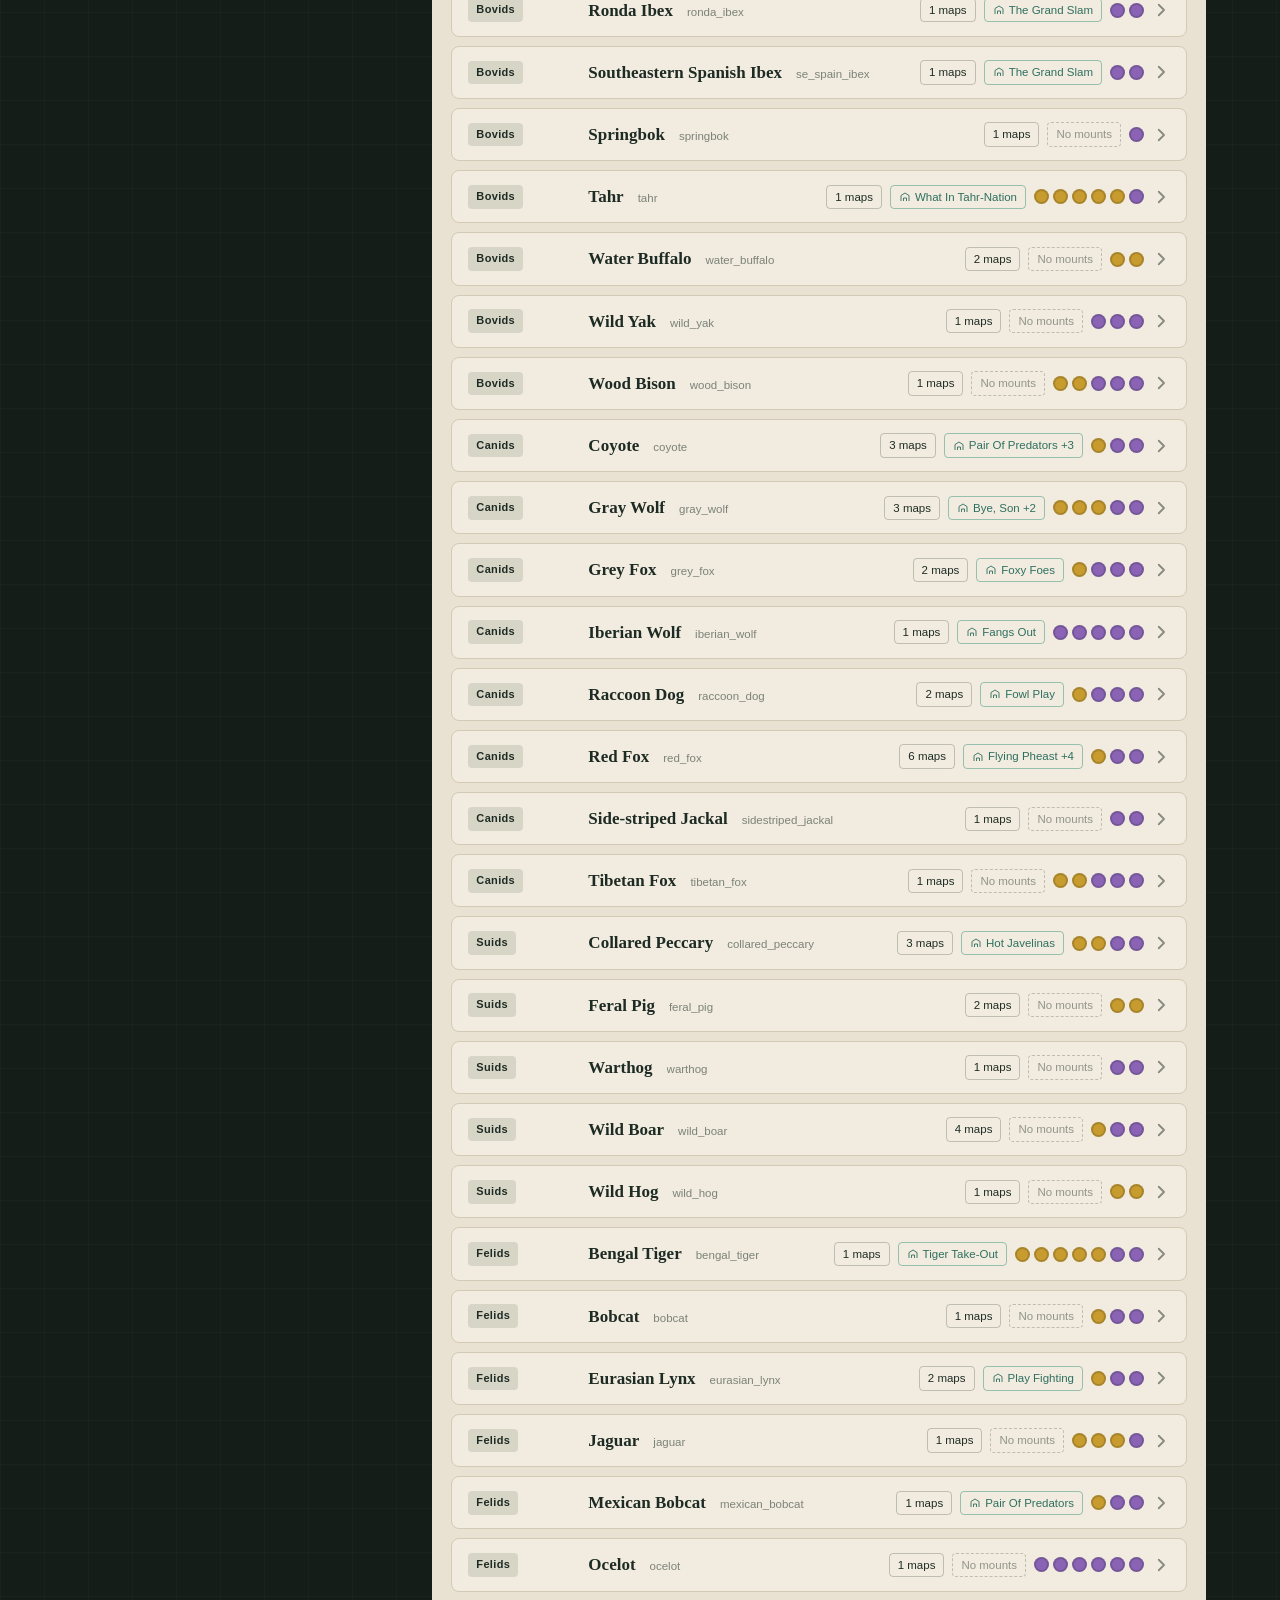
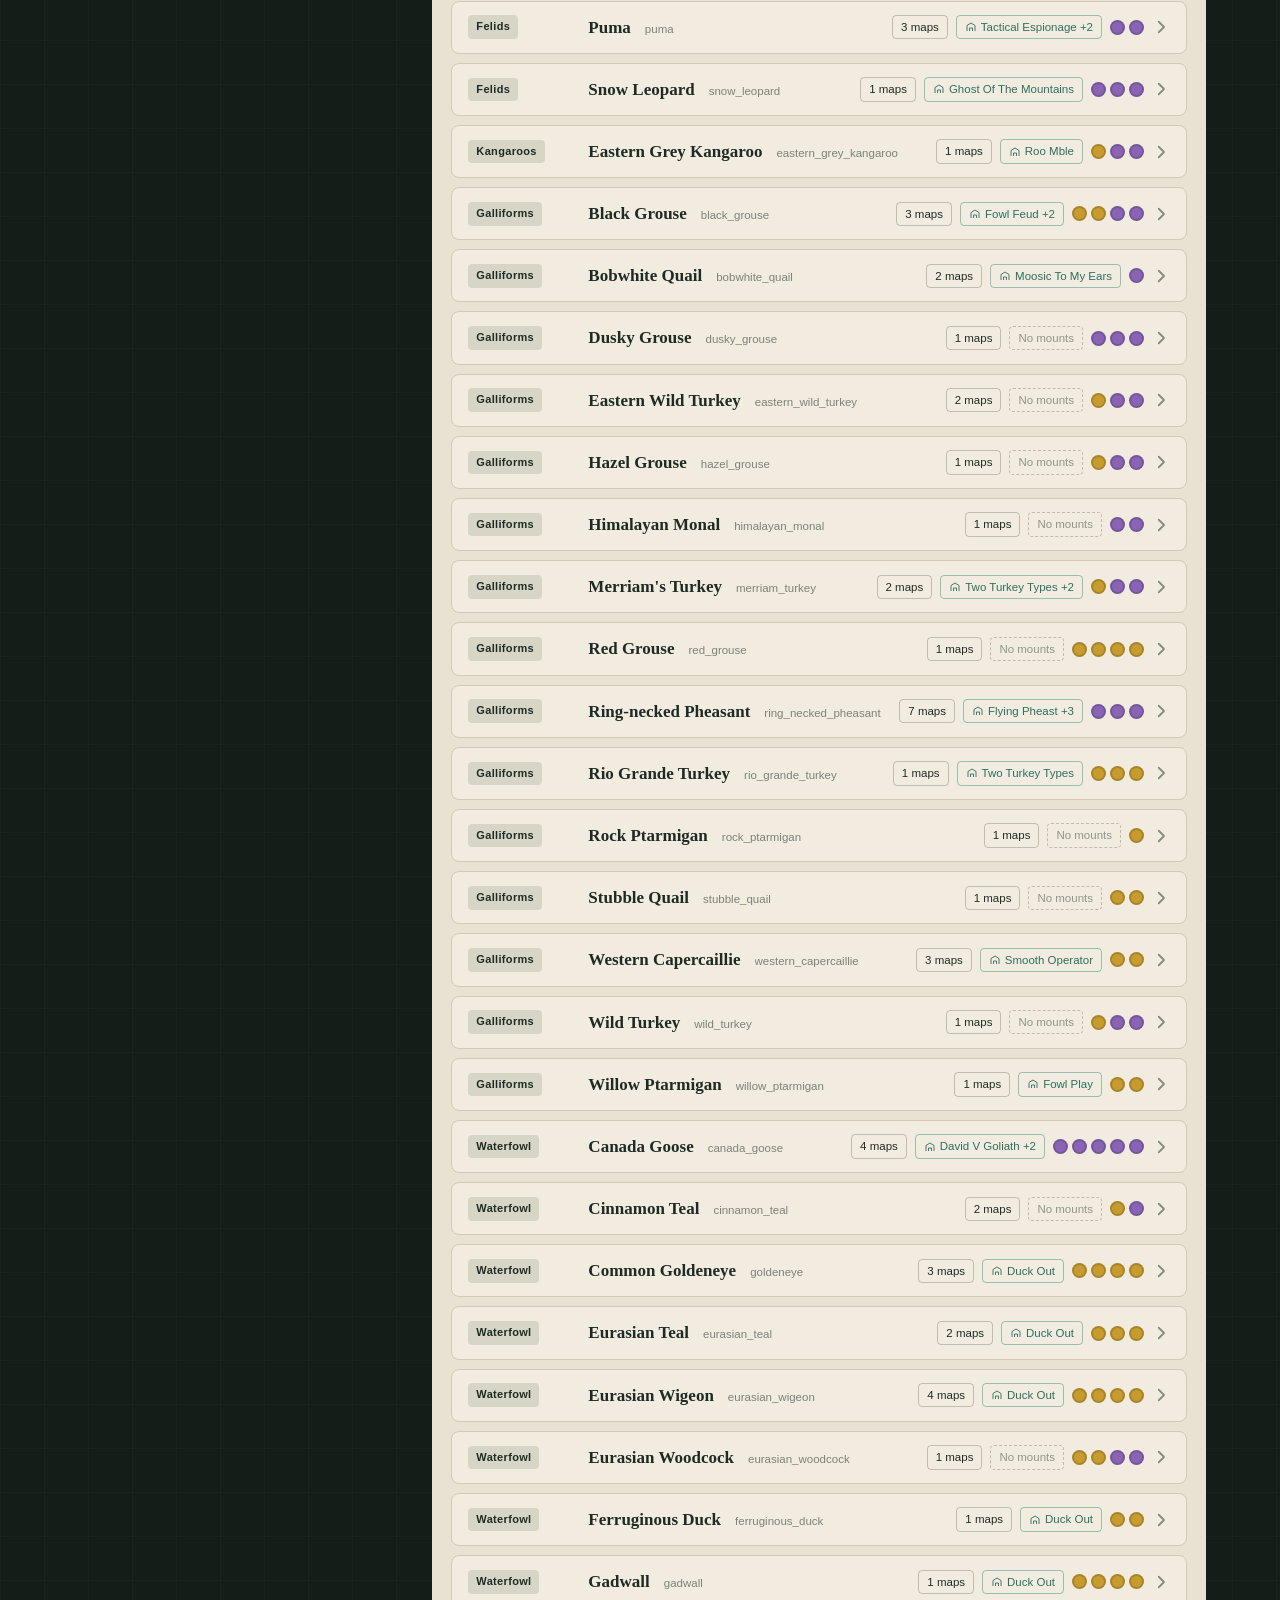
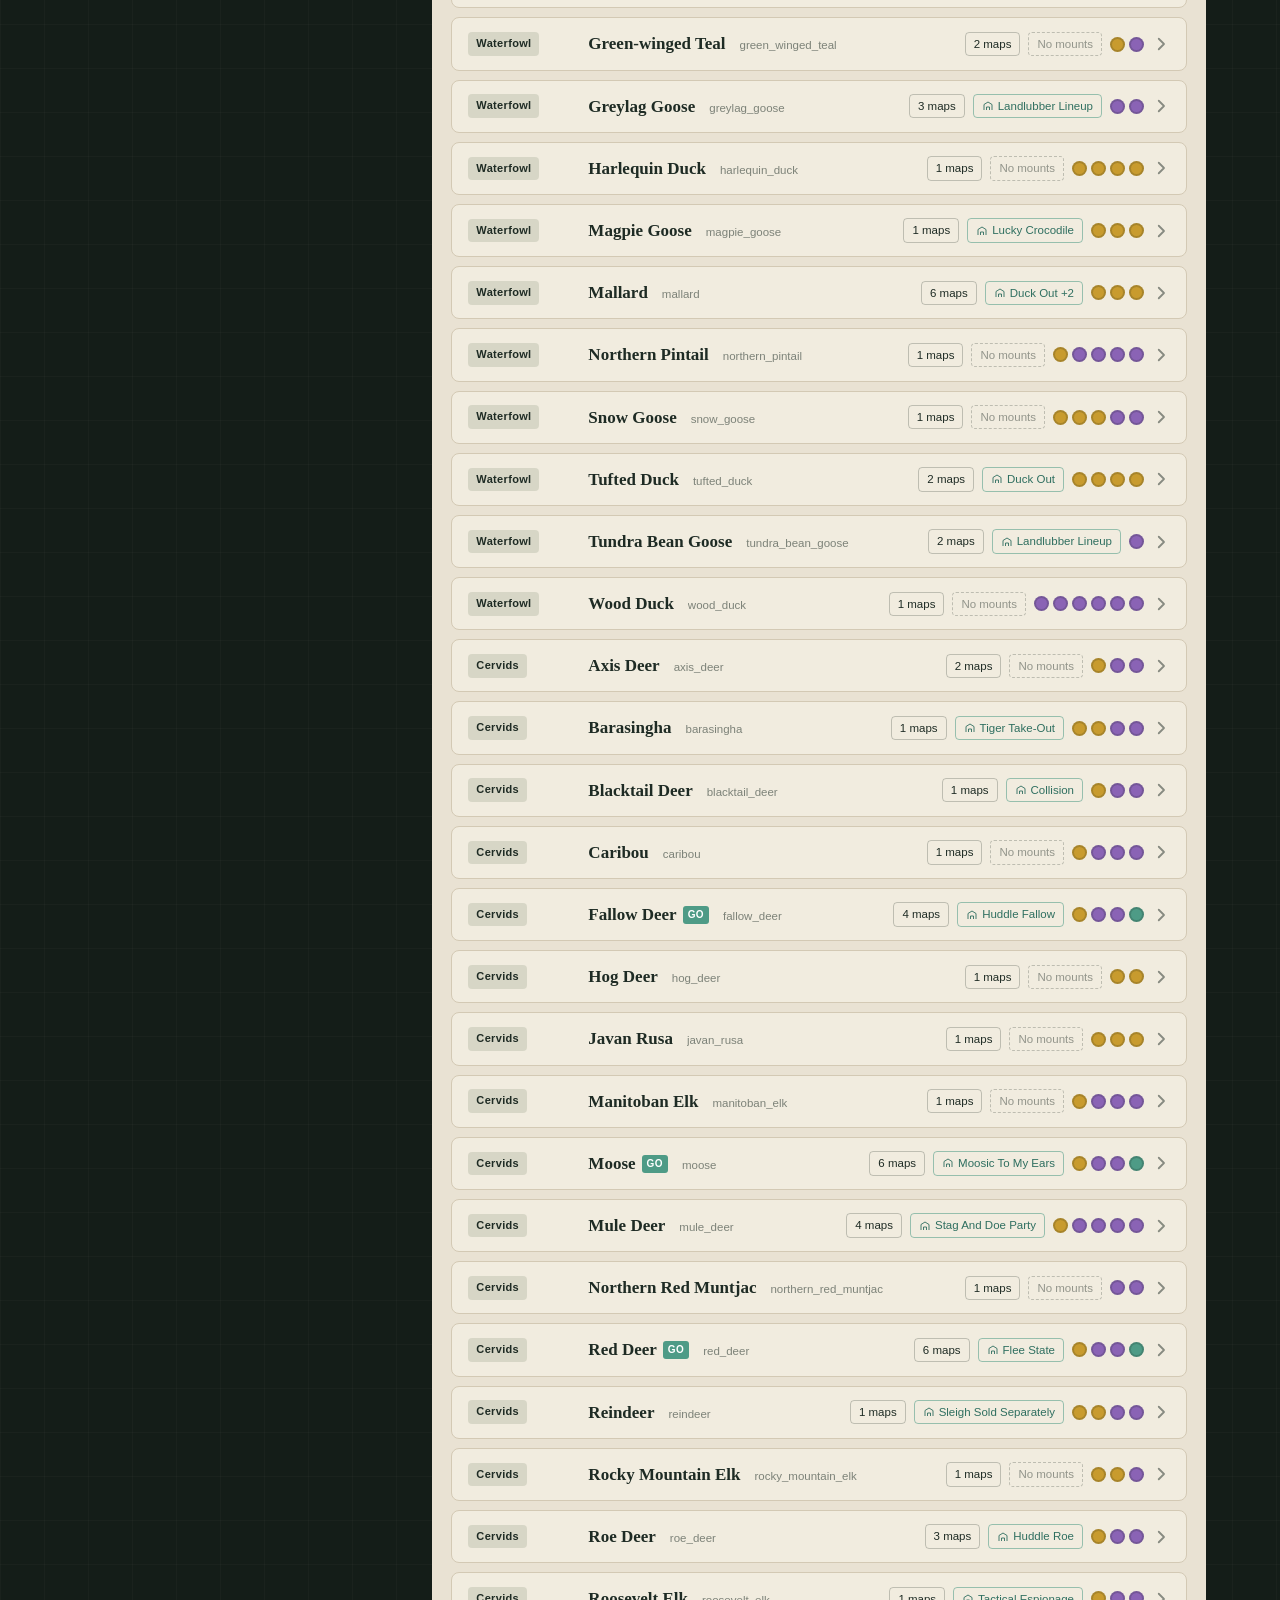
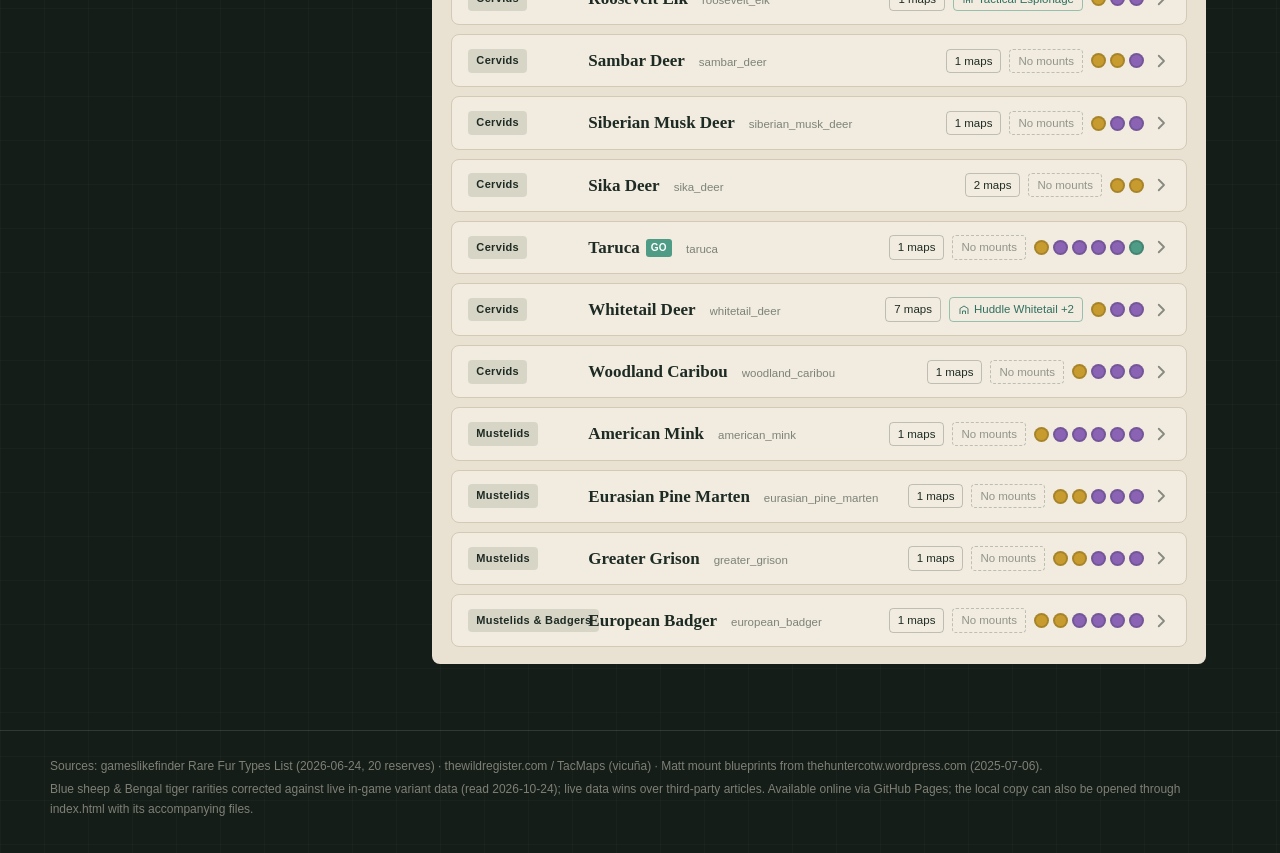
==== commit f153d7f0: "Align initial English metadata and online footer guidance" ====
--- a/index.html
+++ b/index.html
@@ -1,11 +1,13 @@
 <!DOCTYPE html>
-<html lang="zh-CN">
+<html lang="en">
 <head>
 <meta charset="UTF-8">
 <meta name="viewport" content="width=device-width, initial-scale=1">
+<link rel="icon" type="image/png" href="assets/favicon.png">
+<link rel="apple-touch-icon" href="assets/favicon.png">
 <meta name="google-site-verification" content="28jOzchfS-WtsAz9R86f2Y_HV2xLQfrnDylIVcfvE4c" />
 <meta name="description" content="theHunter: Call of the Wild — complete catalog of all species, rare & very rare fur types, reserve maps, and Matt mount blueprints. 全物种稀有毛色图鉴：稀有毛色、地图分布、Matt 底座蓝图。">
-<title>猎人：荒野的呼唤 · 全物种稀有毛色图鉴</title>
+<title>theHunter: Call of the Wild — Rare Fur &amp; Mount Catalog</title>
 <link rel="stylesheet" href="https://miaoda.feishu.cn/fonts/css2?family=Noto+Serif+SC:wght@600;700;900&family=Noto+Sans+SC:wght@300;400;500;700&display=swap">
 <link rel="stylesheet" href="styles.css">
 </head>
@@ -116,7 +118,7 @@
 <footer class="foot">
   <div class="foot-inner">
     <p data-i18n="footSrc">数据源：gameslikefinder《Rare Fur Types List》（2026-06-24，20 张地图）· thewildregister.com / TacMaps（骆马）· Matt 底座蓝图来自 thehuntercotw.wordpress.com（2025-07-06）。</p>
-    <p data-i18n="footNote">蓝羊、孟加拉虎稀有度已按实机变体数组（2026-10-24 游戏运行中读取）修正，与第三方文章有出入处以实机为准。页面为本地静态文件，直接双击 index.html 打开。</p>
+    <p data-i18n="footNote">Blue sheep &amp; Bengal tiger rarities corrected against live in-game variant data (read 2026-10-24); live data wins over third-party articles. Available online via GitHub Pages; the local copy can also be opened through index.html with its accompanying files.</p>
   </div>
 </footer>
 
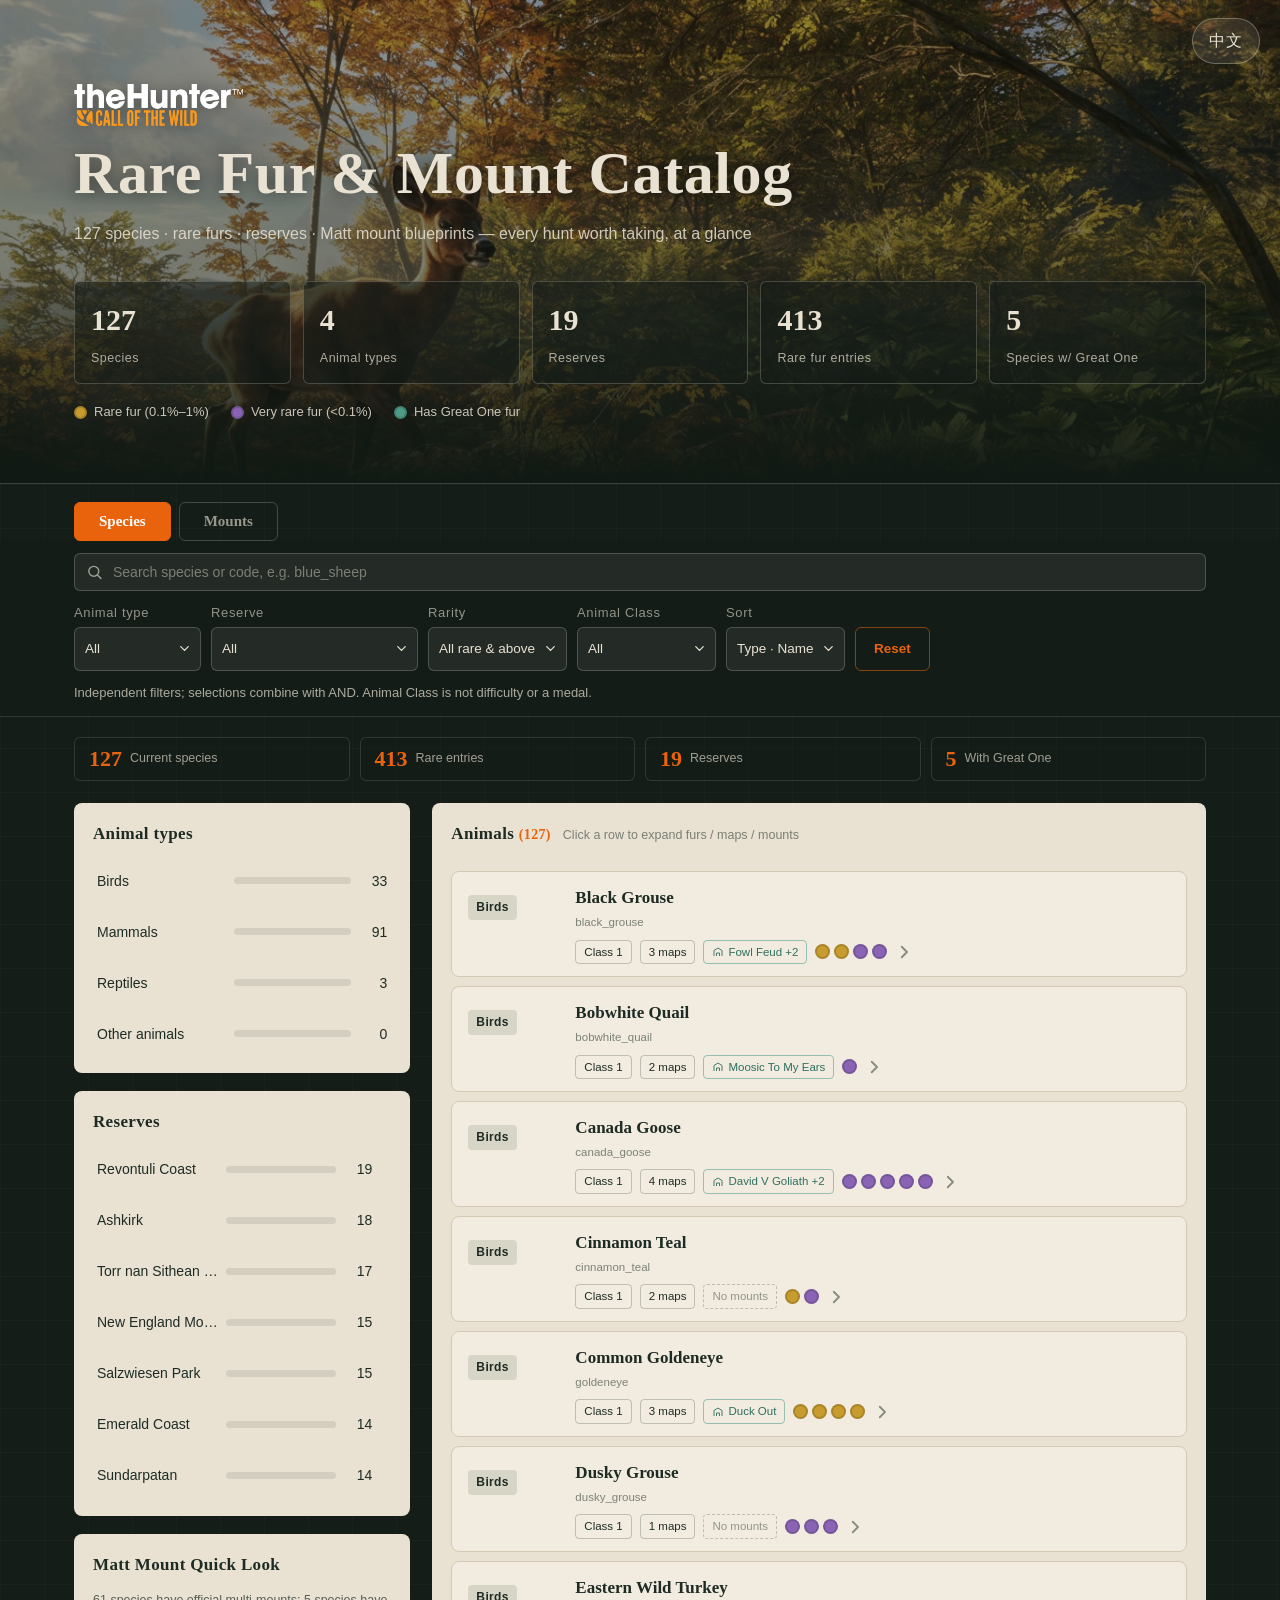
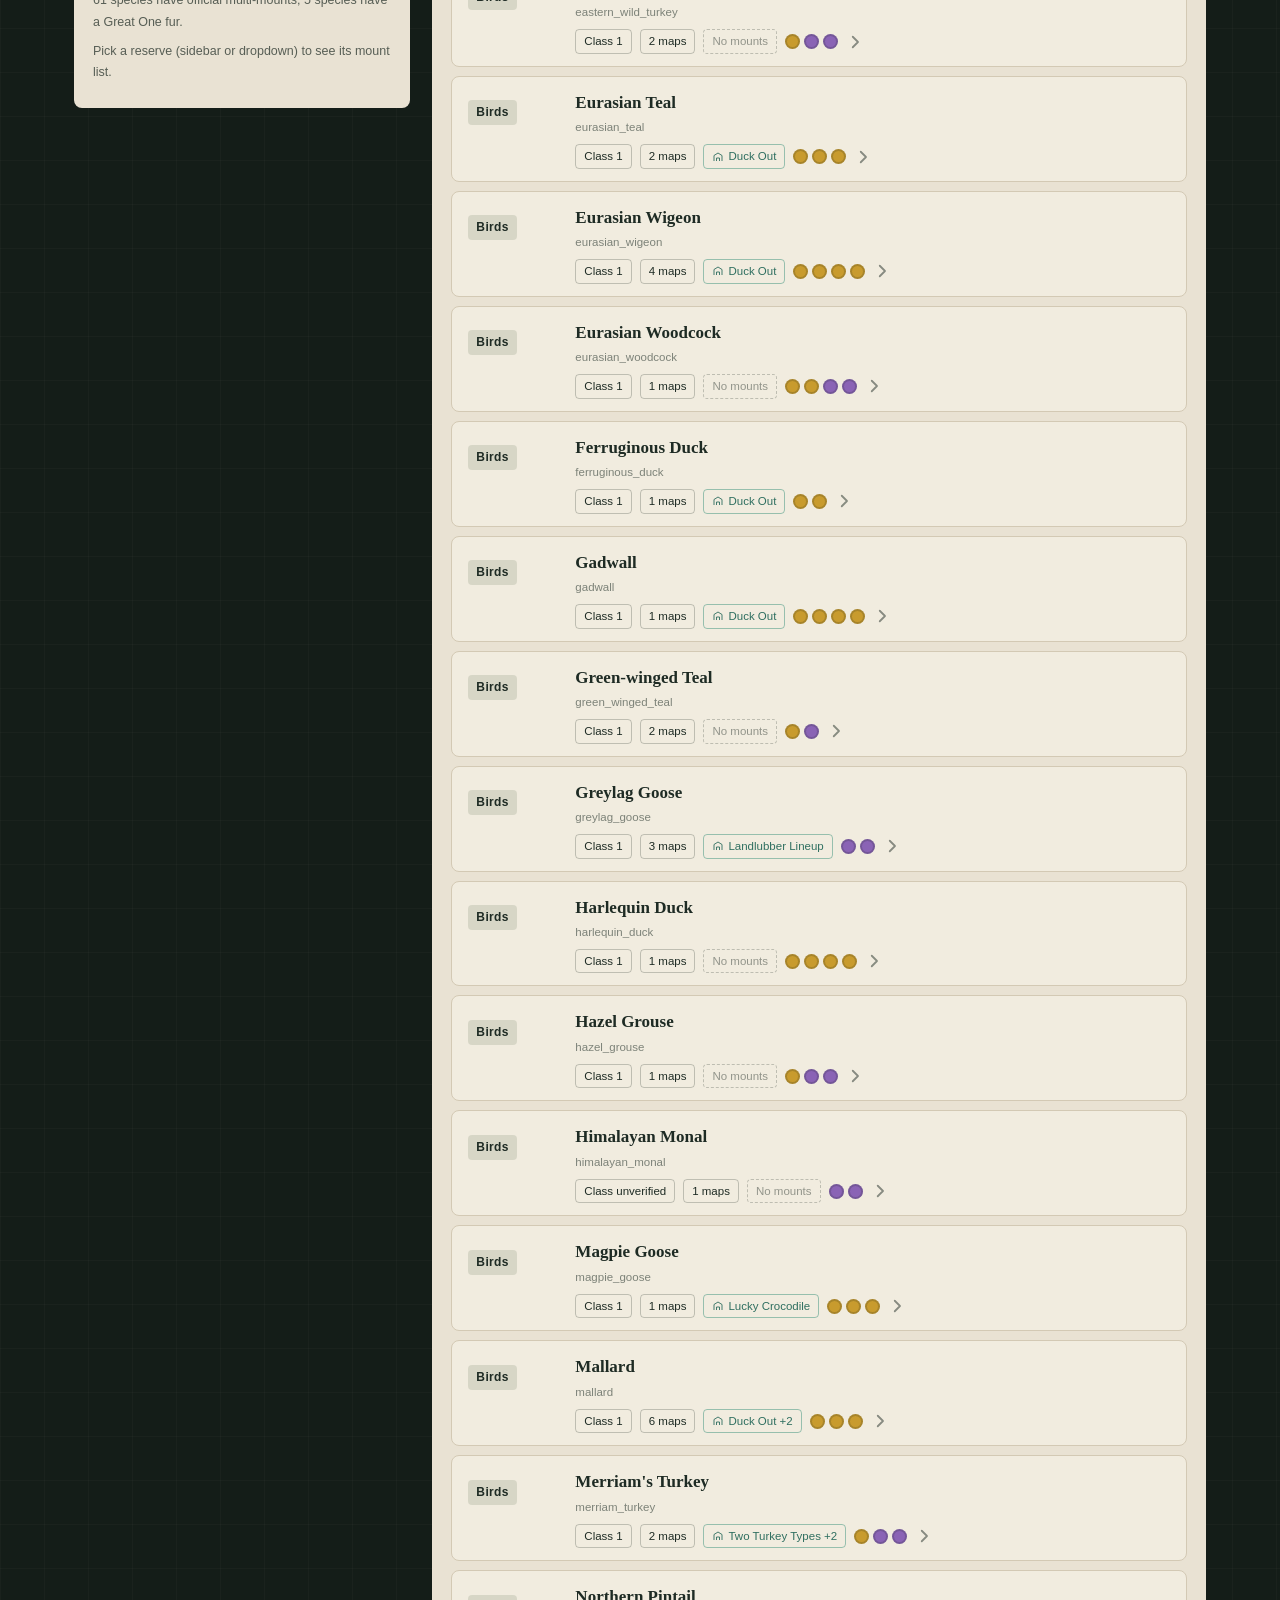
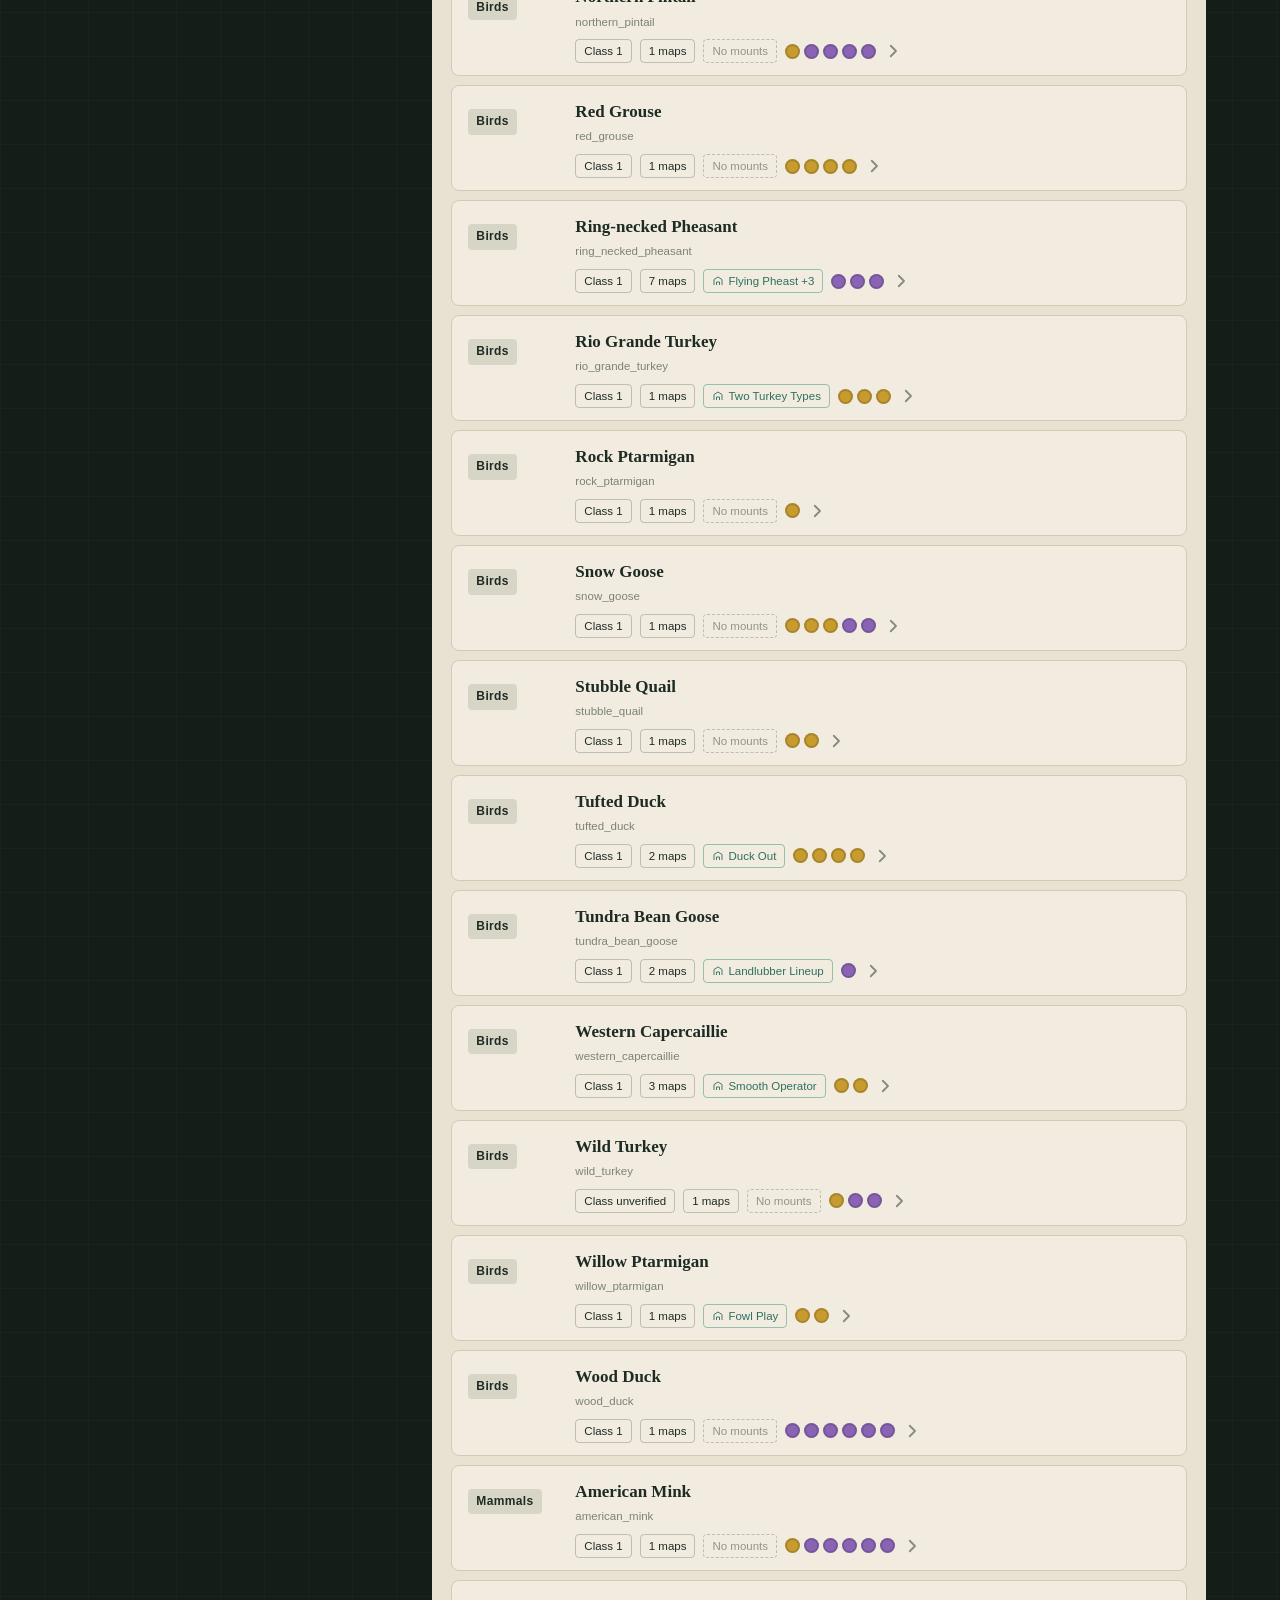
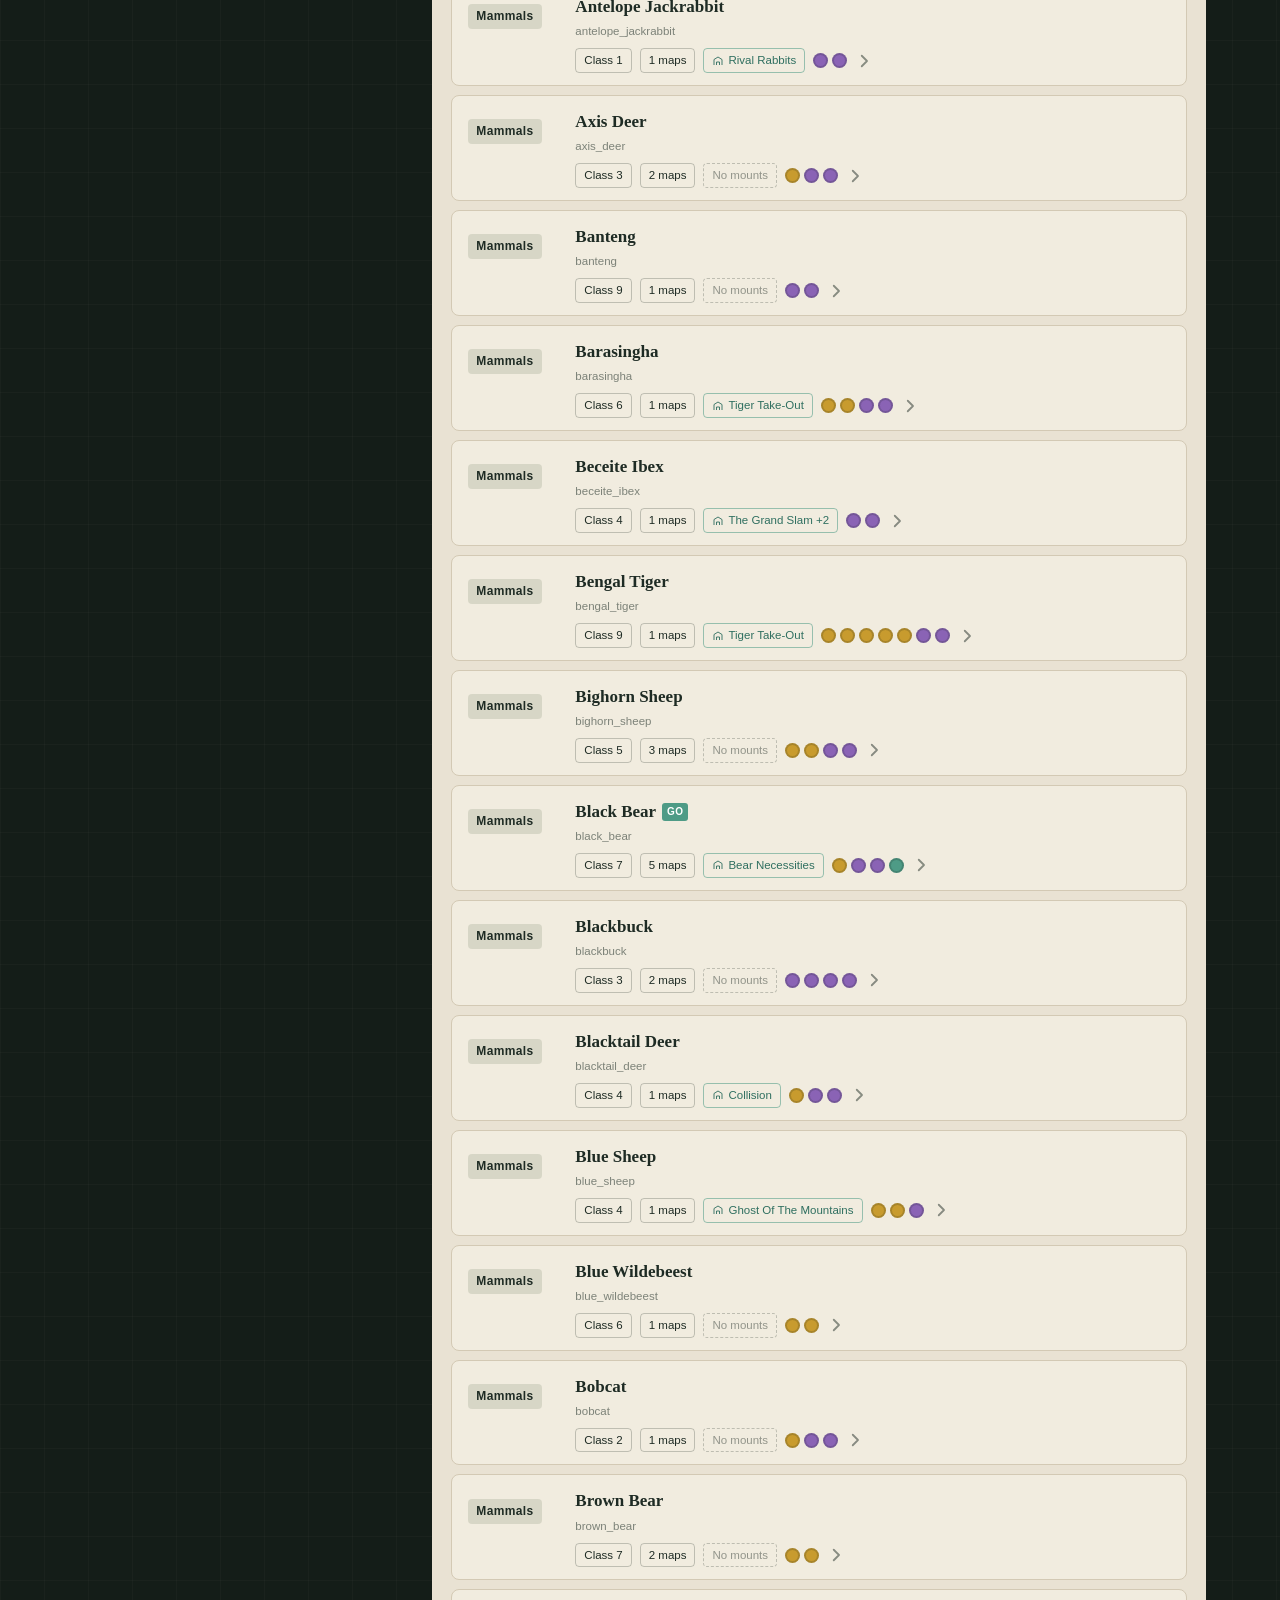
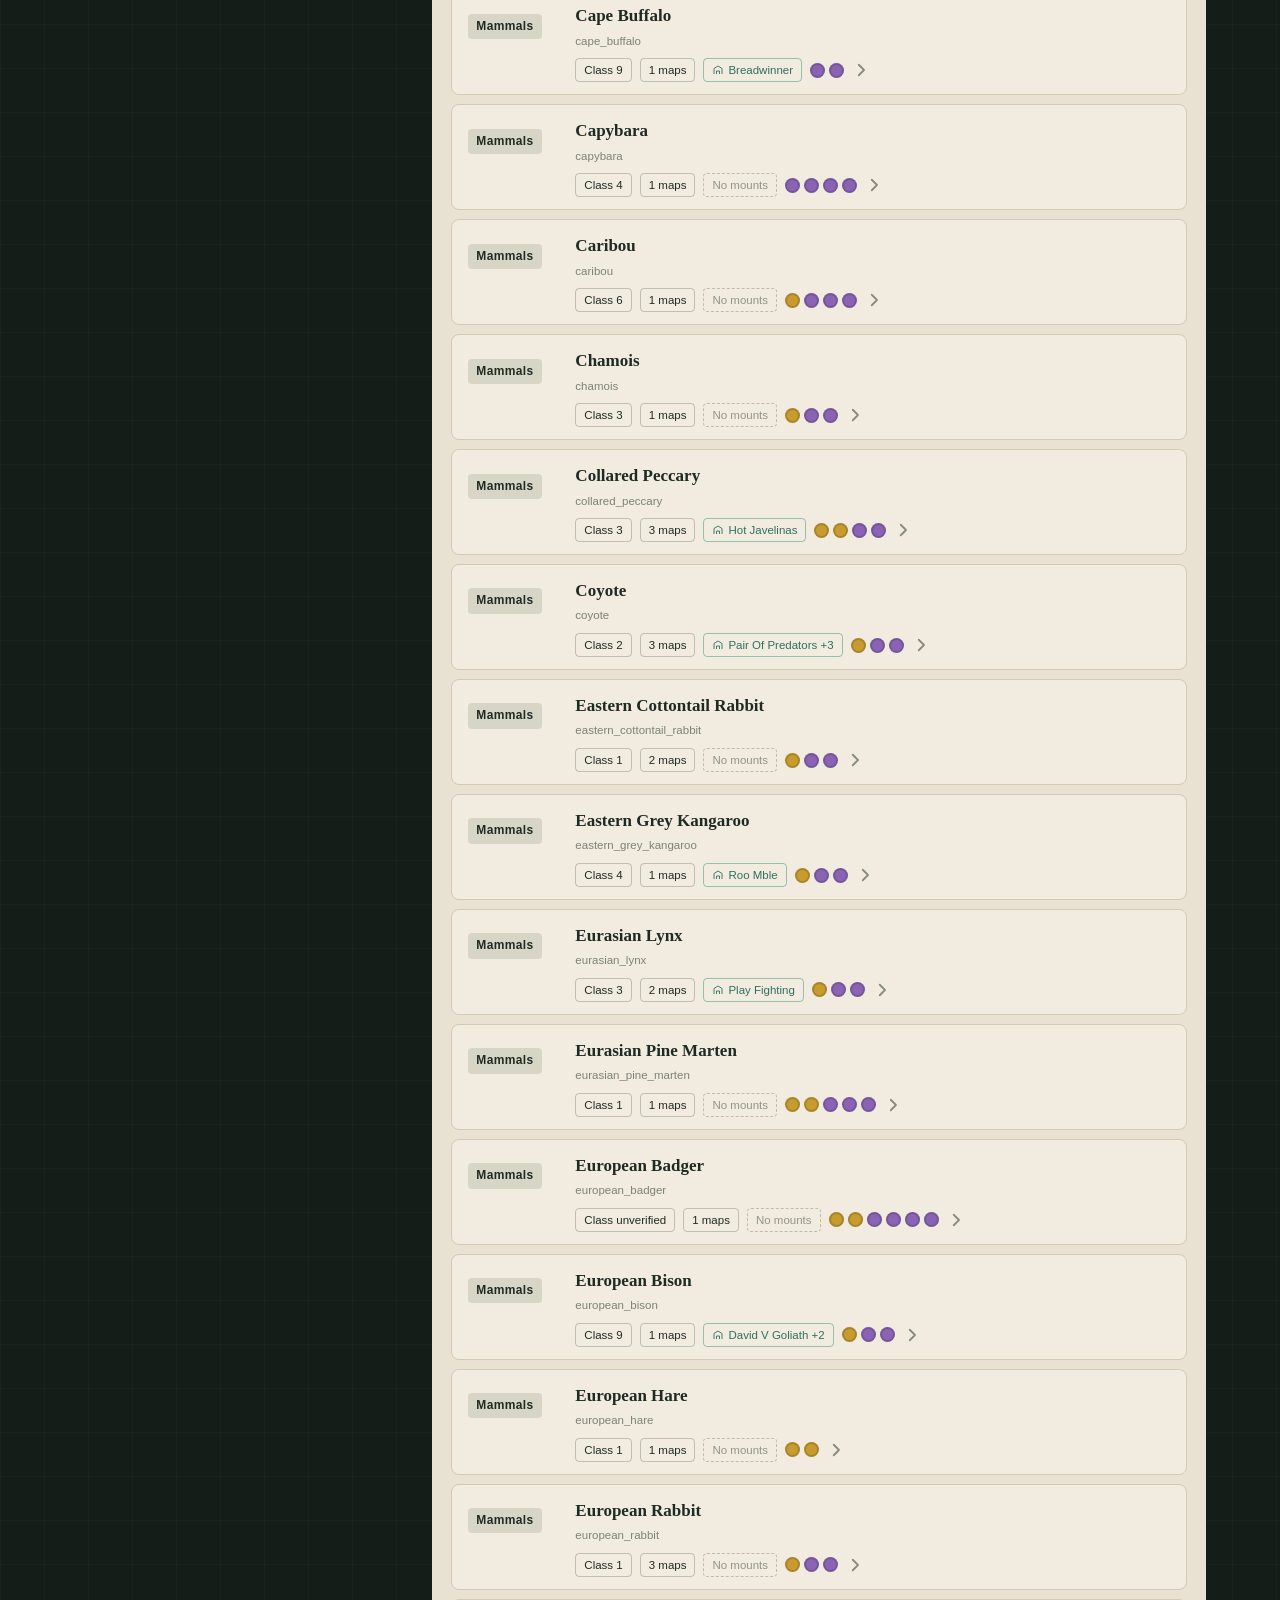
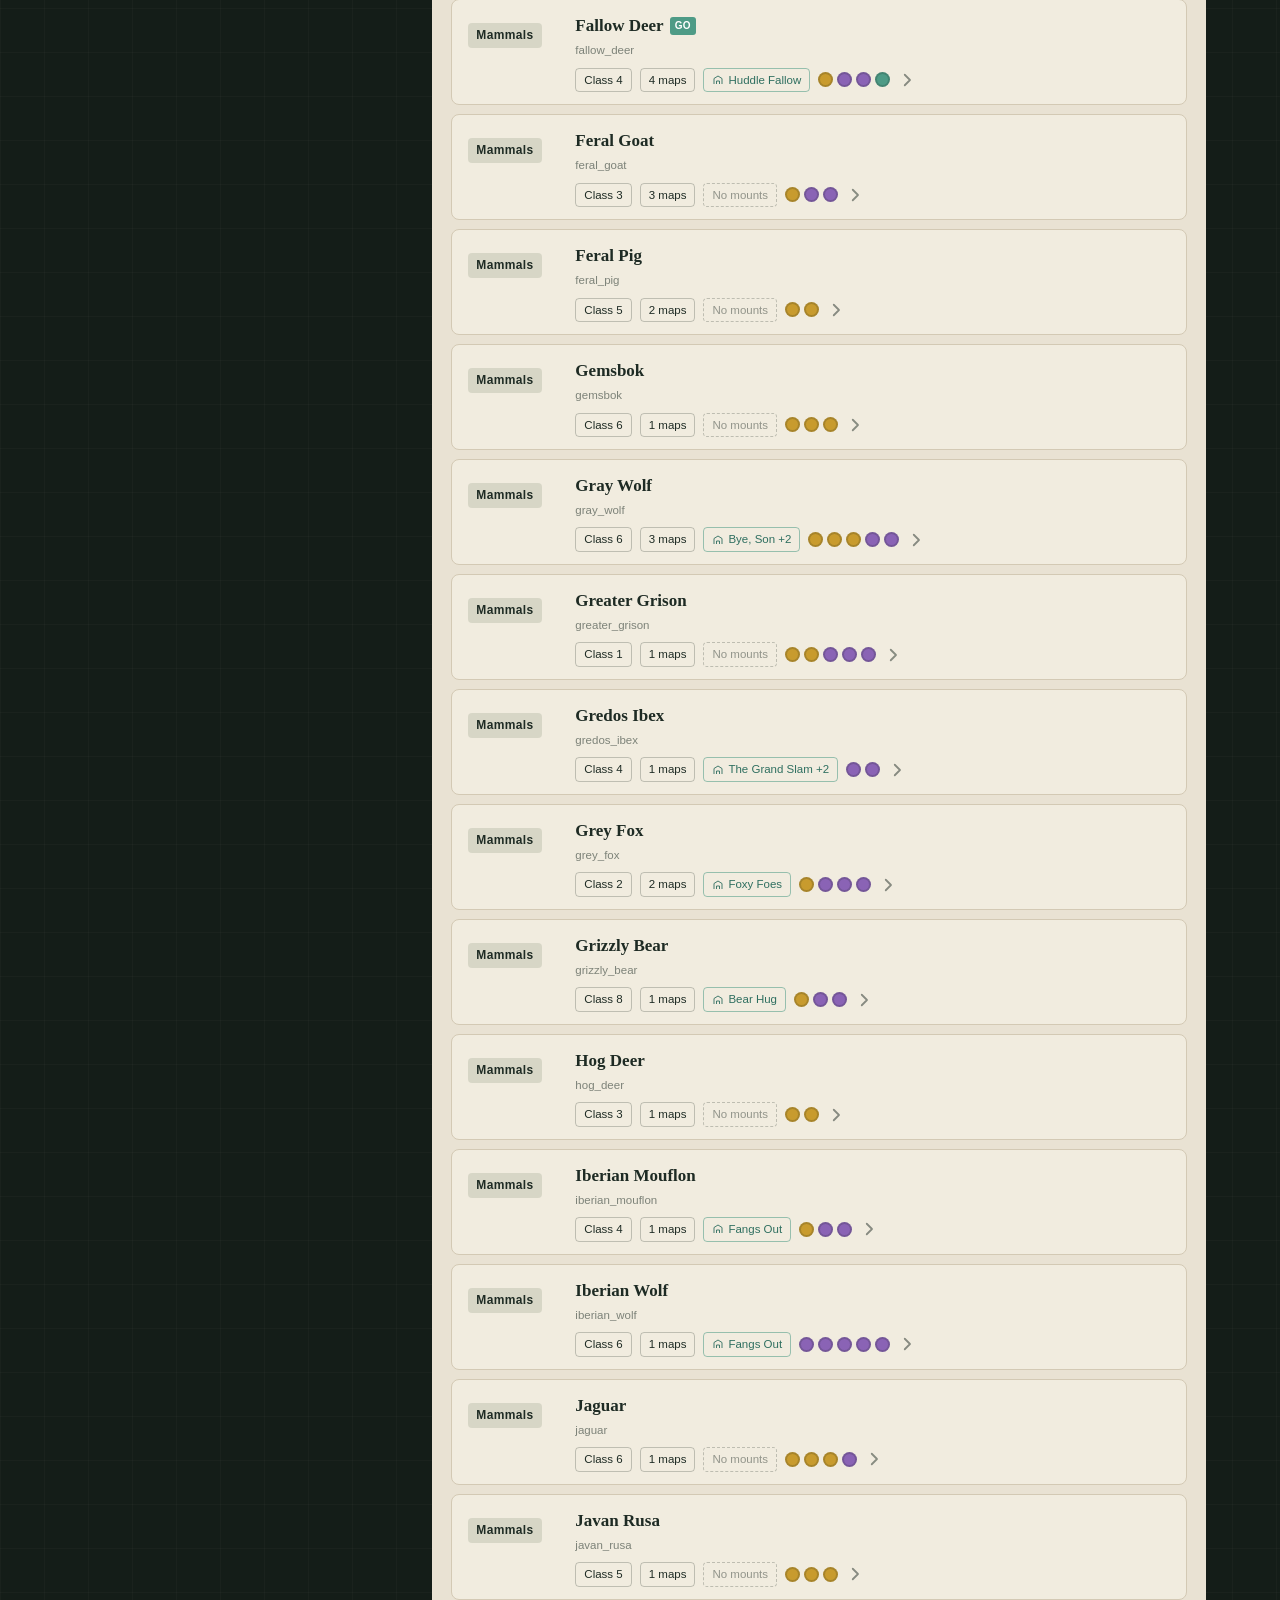
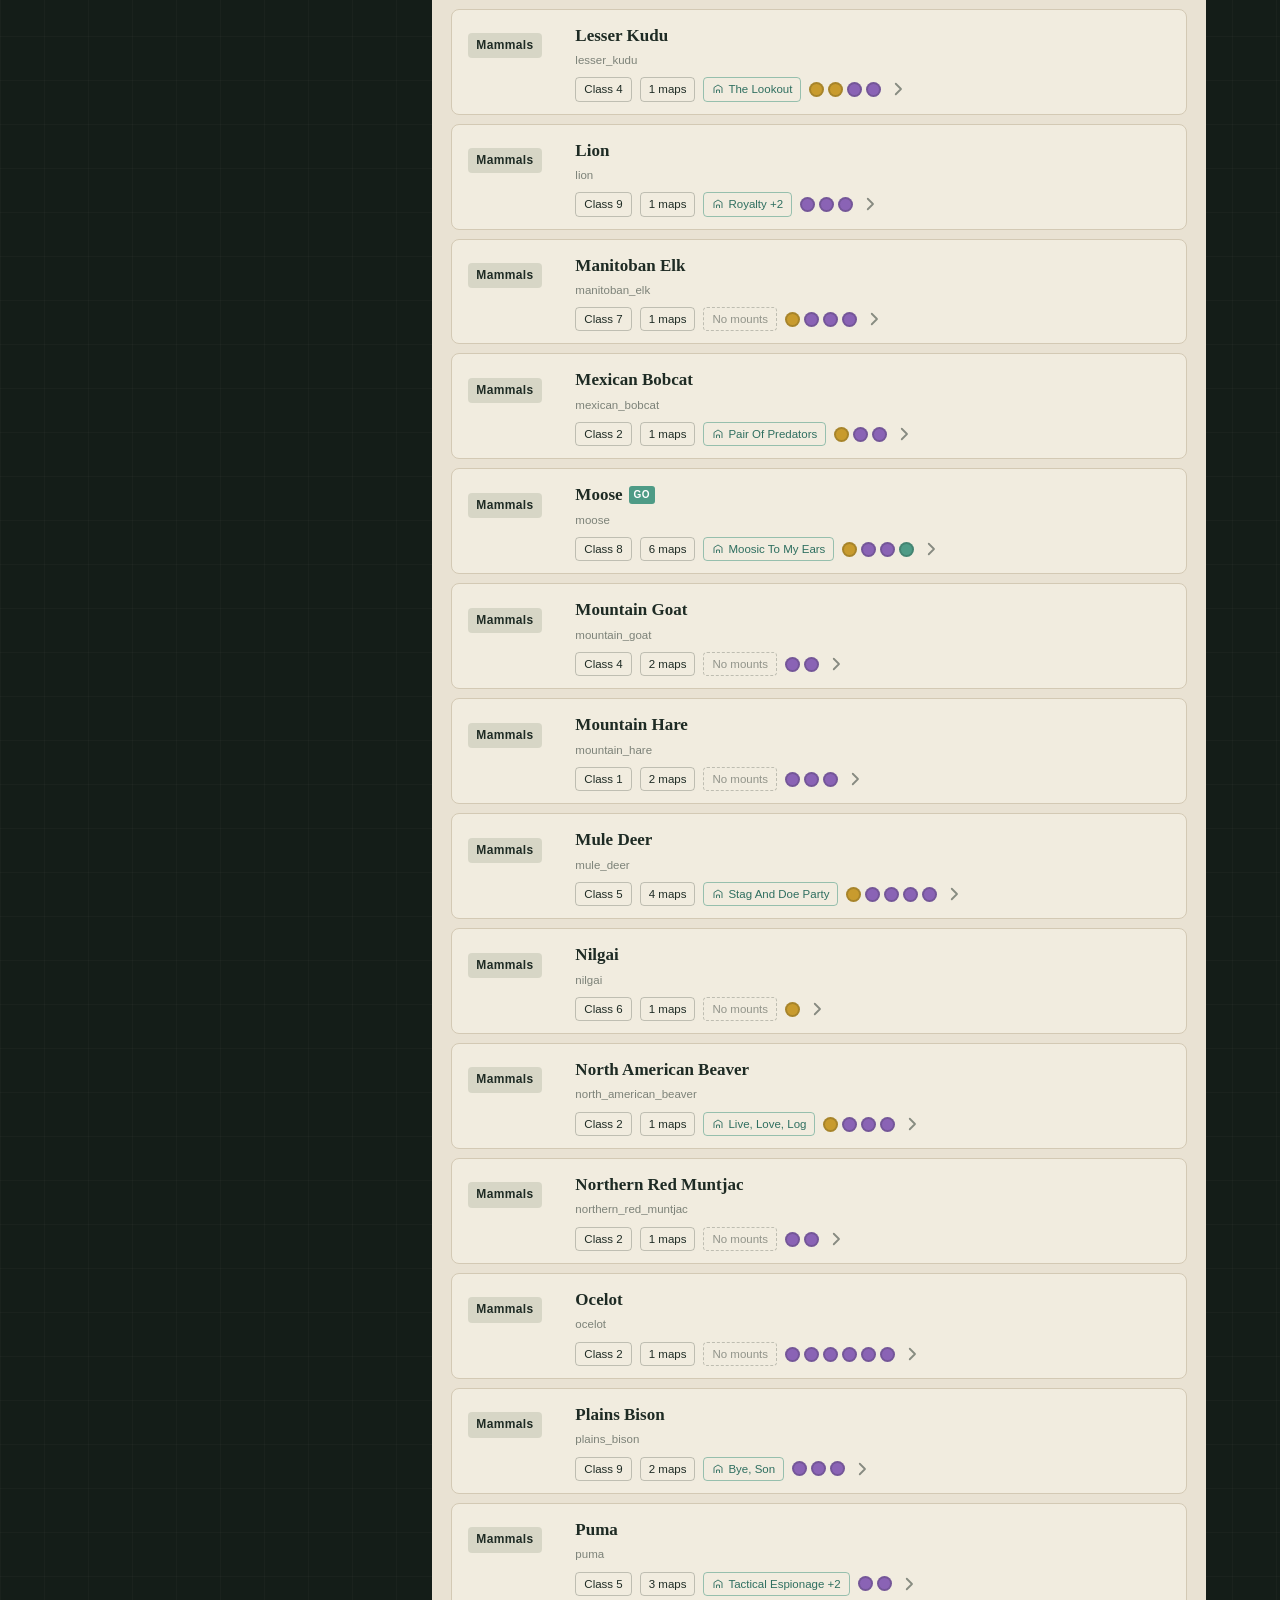
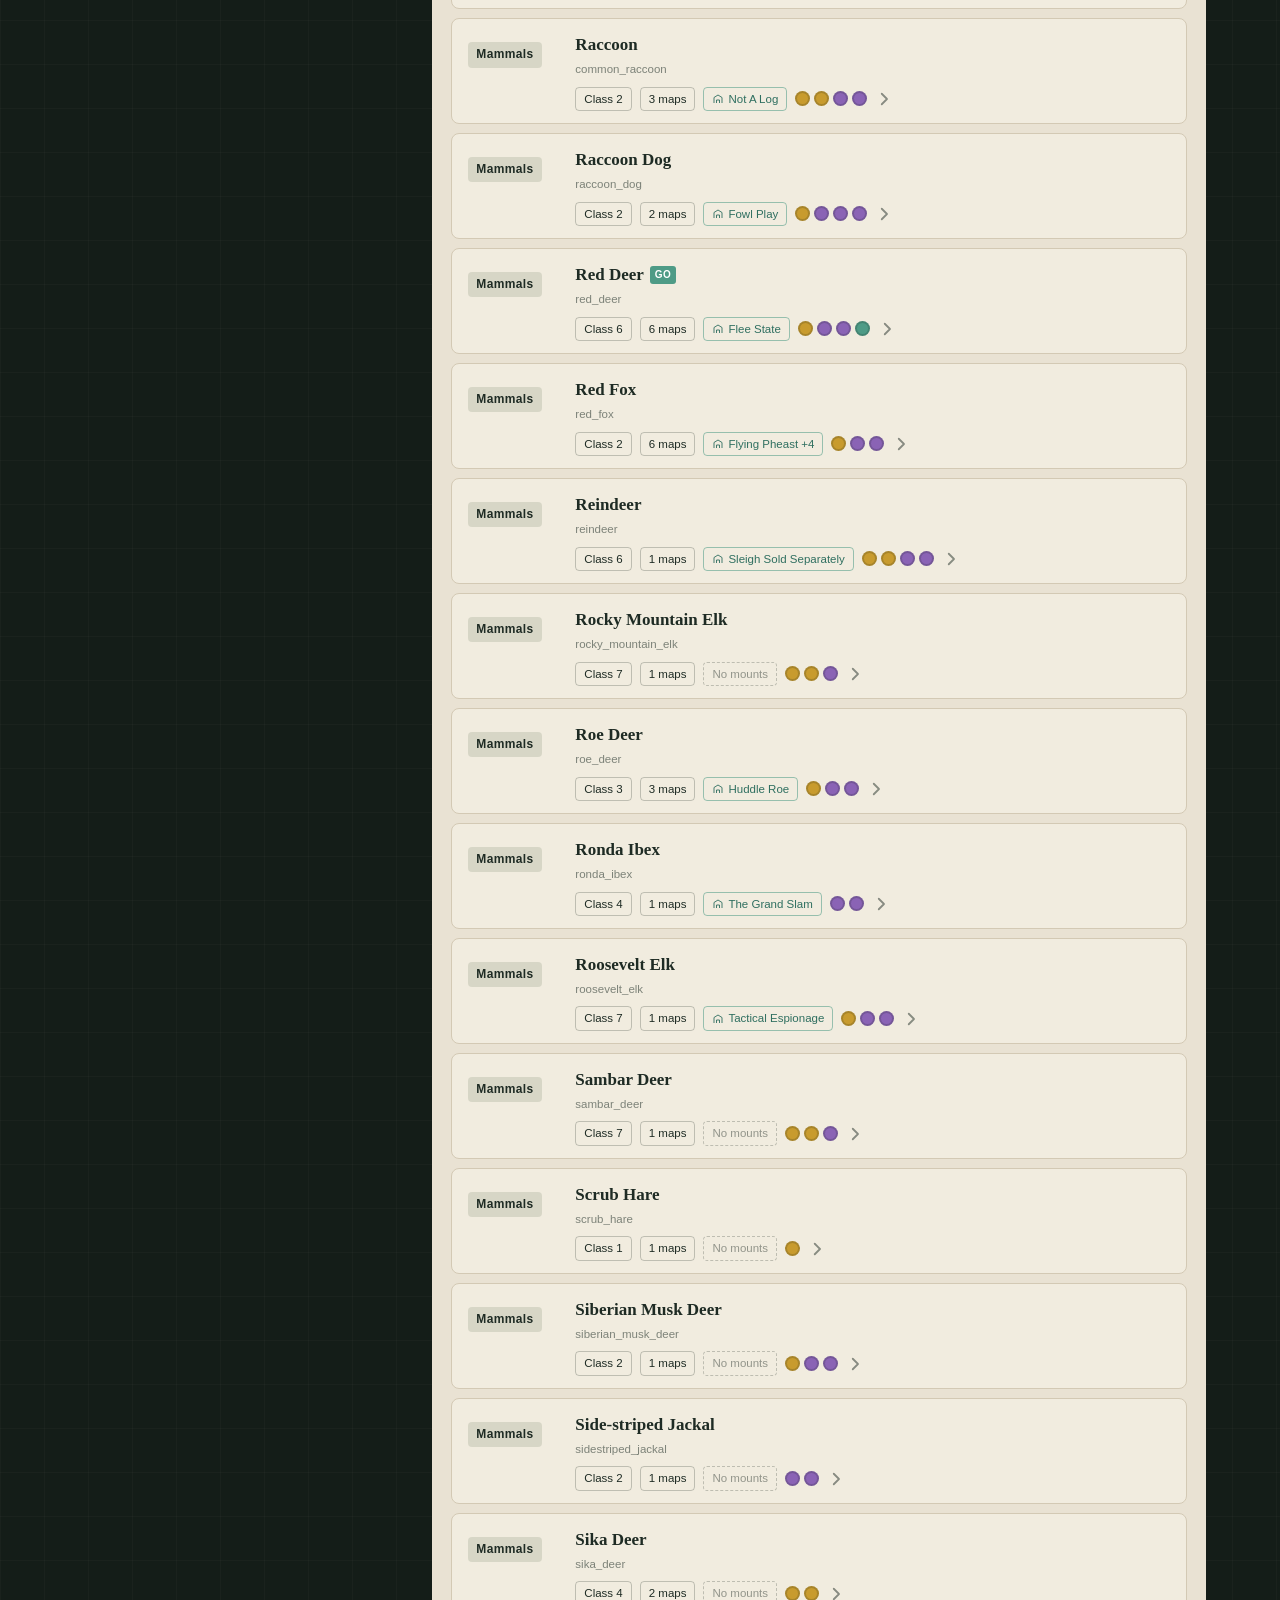
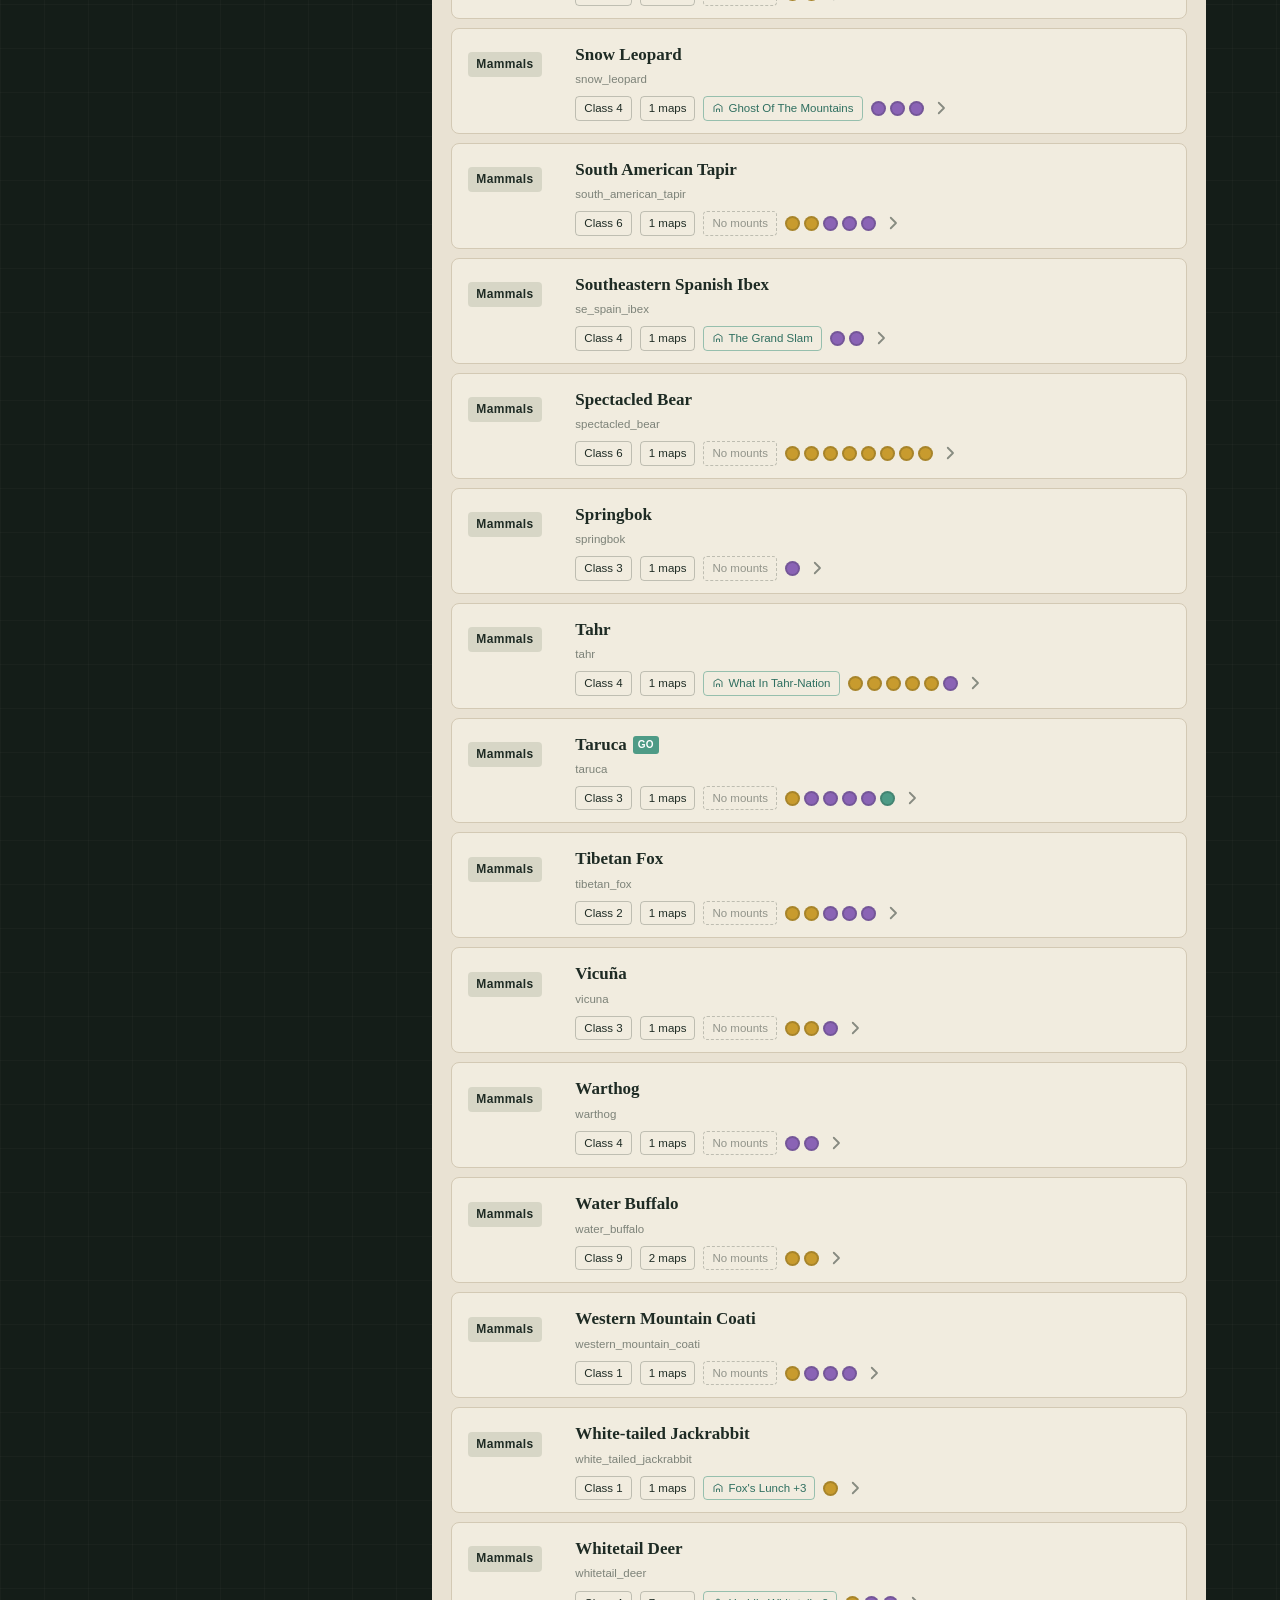
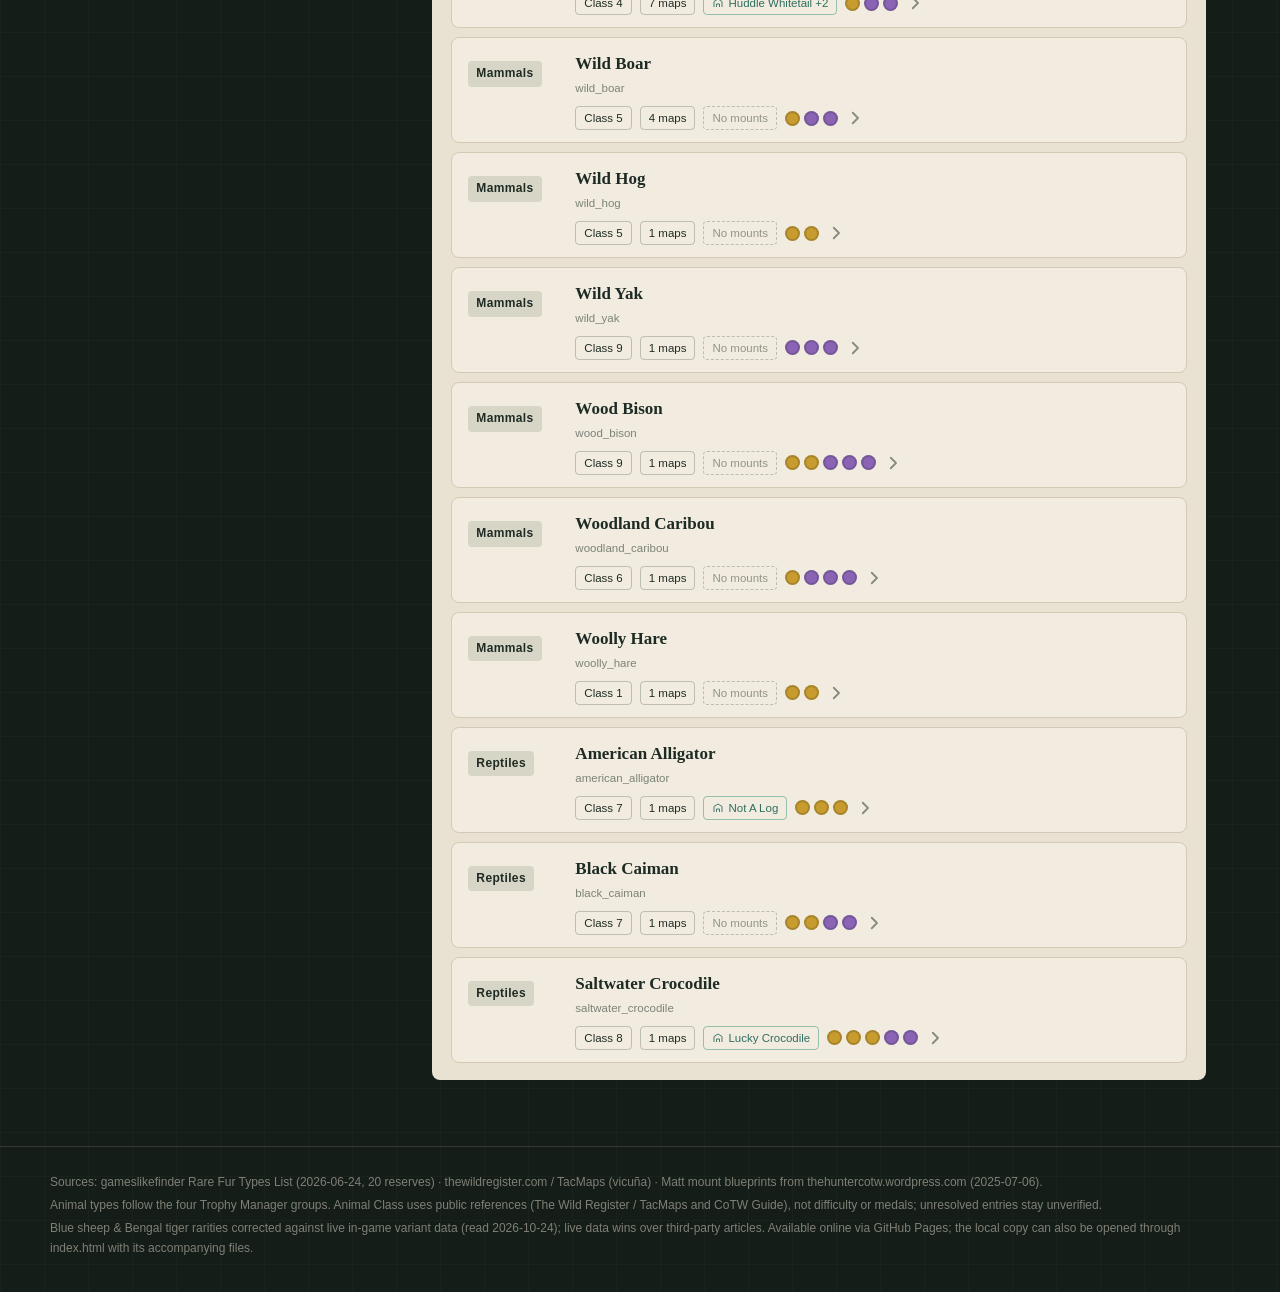
==== commit 634ac82a: "Align species filters with Trophy Manager categories and Animal Class" ====
--- a/index.html
+++ b/index.html
@@ -44,13 +44,13 @@
       <input type="search" id="q" placeholder="搜索动物名称或代码，如 蓝羊 / blue_sheep" autocomplete="off" data-i18n-ph="phSearch">
     </div>
     <div class="filters">
-      <label data-i18n="lblFamily">类别
+      <label><span data-i18n="lblFamily">动物类别</span>
         <select id="fFamily"><option value="">全部</option></select>
       </label>
-      <label data-i18n="lblMap">地图
+      <label><span data-i18n="lblMap">地图</span>
         <select id="fMap"><option value="">全部</option></select>
       </label>
-      <label data-i18n="lblRarity">稀有度
+      <label><span data-i18n="lblRarity">稀有度</span>
         <select id="fRarity">
           <option value="" data-i18n="optRareAll">全部稀有以上</option>
           <option value="rare" data-i18n="optRare">仅含稀有</option>
@@ -58,7 +58,10 @@
           <option value="go" data-i18n="optGo">仅含传奇（GO）</option>
         </select>
       </label>
-      <label data-i18n="lblSort">排序
+      <label><span data-i18n="lblClass">动物等级</span>
+        <select id="fClass"><option value="">全部</option></select>
+      </label>
+      <label><span data-i18n="lblSort">排序</span>
         <select id="fSort">
           <option value="family" data-i18n="optSortFamily">类别 · 名称</option>
           <option value="name" data-i18n="optSortName">名称</option>
@@ -67,6 +70,7 @@
       </label>
       <button type="button" id="btnReset" class="btn-reset" data-i18n="btnReset">重置</button>
     </div>
+    <p class="filter-help" data-i18n="filterHelp">各项可独立筛选，同时选择取交集；动物等级不是难度或奖牌。</p>
   </div>
 </section>
 
@@ -118,11 +122,13 @@
 <footer class="foot">
   <div class="foot-inner">
     <p data-i18n="footSrc">数据源：gameslikefinder《Rare Fur Types List》（2026-06-24，20 张地图）· thewildregister.com / TacMaps（骆马）· Matt 底座蓝图来自 thehuntercotw.wordpress.com（2025-07-06）。</p>
+    <p data-i18n="footClasses">Animal types follow the four Trophy Manager groups. Animal Class uses public reference data, not trophy difficulty or medals; unresolved records remain unverified.</p>
     <p data-i18n="footNote">Blue sheep &amp; Bengal tiger rarities corrected against live in-game variant data (read 2026-10-24); live data wins over third-party articles. Available online via GitHub Pages; the local copy can also be opened through index.html with its accompanying files.</p>
   </div>
 </footer>
 
 <script src="data.js"></script>
+<script src="game-filters.js"></script>
 <script src="app.js"></script>
 </body>
 </html>
--- a/styles.css
+++ b/styles.css
@@ -457,3 +457,36 @@
   }
   .meta { justify-content: flex-start; }
 }
+
+/* Game Trophy Manager categories: four groups, class remains a separate dimension. */
+.filter-help{flex-basis:100%;font-size:13px;color:rgba(233,226,211,.72);}
+.filters{width:100%;}
+.filters label{font-size:13px;min-width:0;}
+.filters select{min-height:44px;max-width:100%;}
+.filters .btn-reset{min-height:44px;}
+#mapBars{max-height:352px;overflow-y:auto;scrollbar-gutter:stable;}
+.bar{min-height:44px;grid-template-columns:minmax(96px,1.1fr) 1fr 28px;font-size:14px;}
+.bar:focus-visible{outline:2px solid var(--safety);outline-offset:2px;}
+.detail a{color:#2f6f60;overflow-wrap:anywhere;}
+.animal-row{grid-template-columns:95px minmax(0,1fr);gap:8px 12px;}
+.fam-tag{font-size:12px;max-width:100%;}
+.main{display:block;}
+.zh{white-space:normal;font-size:17px;}
+.code{display:block;margin-top:2px;}
+.meta{grid-column:2;flex-wrap:wrap;}
+@media(max-width:768px){
+ .toolbar{position:static;}
+ .search-box input,.mc-head input{font-size:16px;}
+ .filters{display:grid;grid-template-columns:repeat(2,minmax(0,1fr));gap:9px;}
+ .filters select{width:100%;font-size:14px;}
+ .filters .btn-reset{min-height:44px;align-self:end;}
+ .filter-help{font-size:14px;}
+ .animal-row{grid-template-columns:minmax(0,1fr);padding:12px;}
+ .meta{grid-column:1;flex-wrap:wrap;}
+ .fam-tag,.chip{font-size:12px;}
+ .code{white-space:normal;overflow-wrap:anywhere;}
+ .hero-stats{grid-template-columns:repeat(2,minmax(0,1fr));}
+ .hero-stats .stat:last-child{grid-column:1 / -1;}
+ .summary-strip{grid-template-columns:repeat(2,minmax(0,1fr));}
+ .detail-grid{grid-template-columns:minmax(0,1fr);}
+}
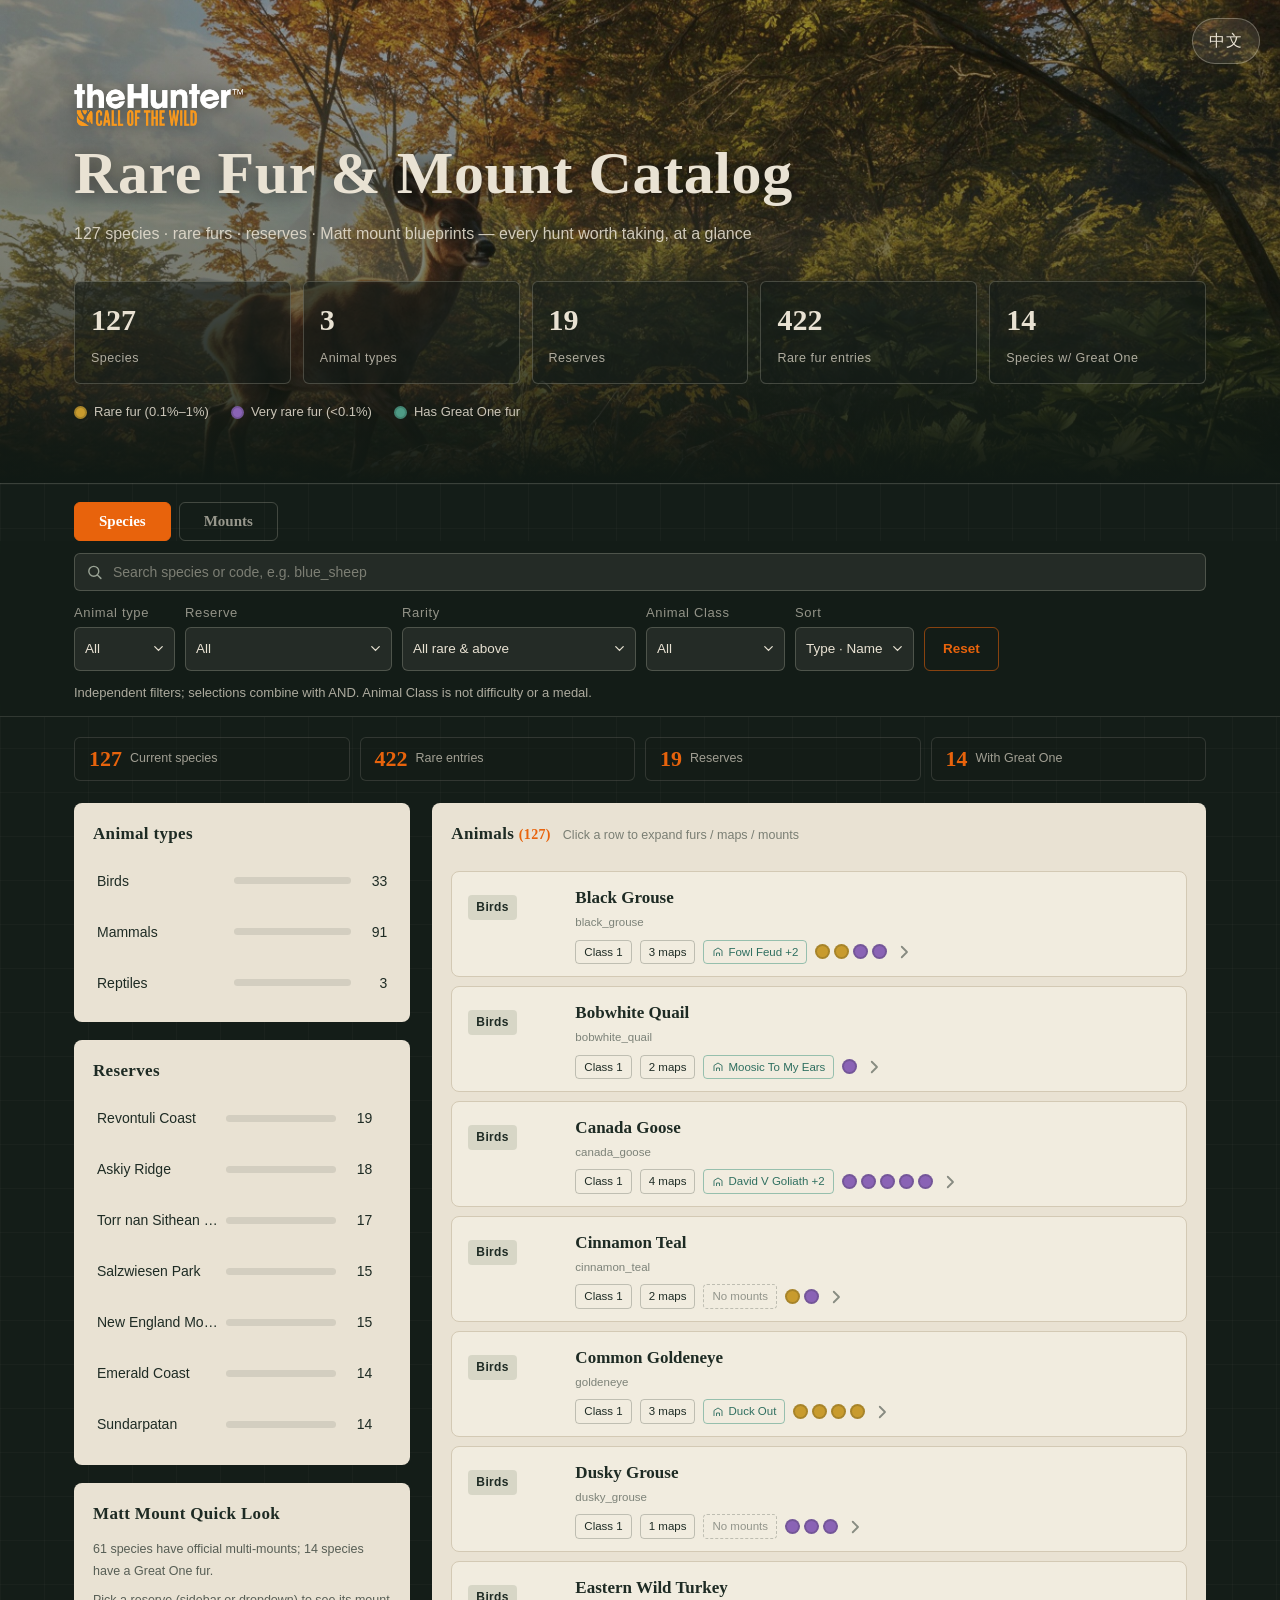
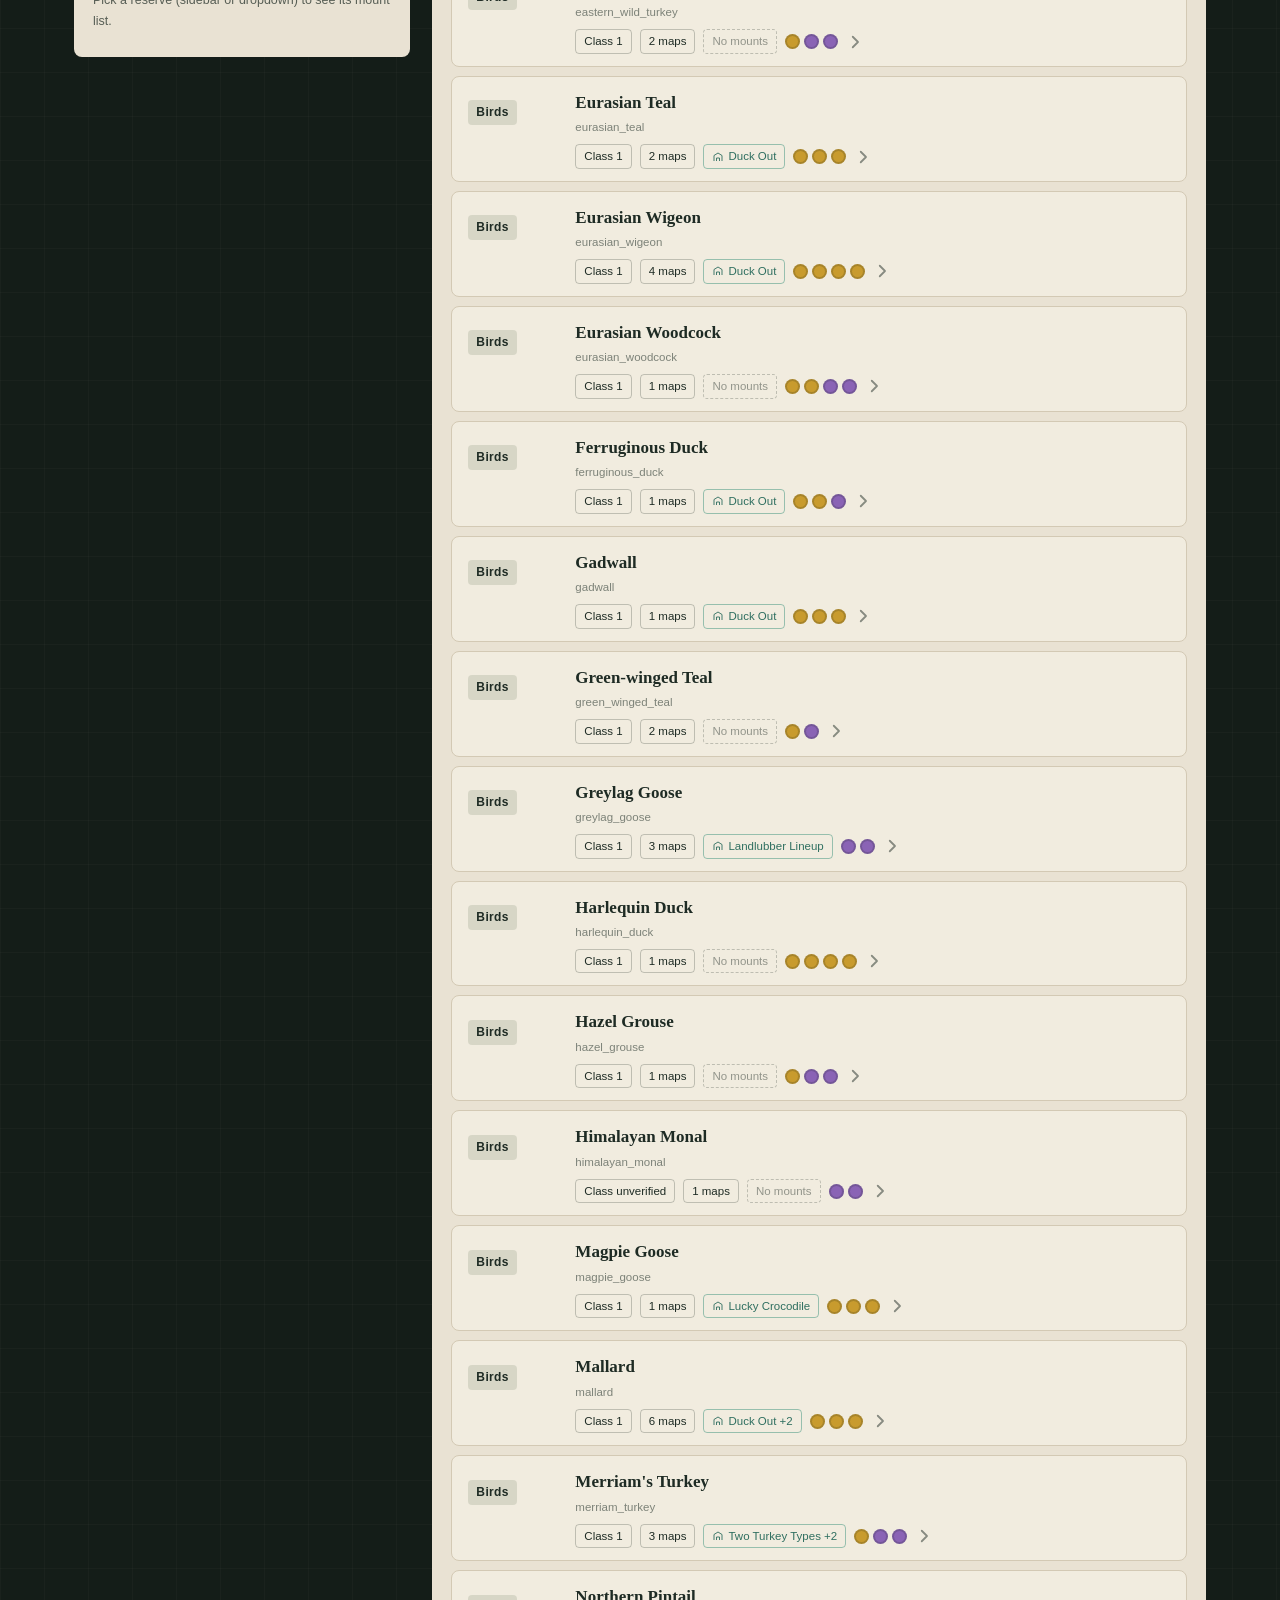
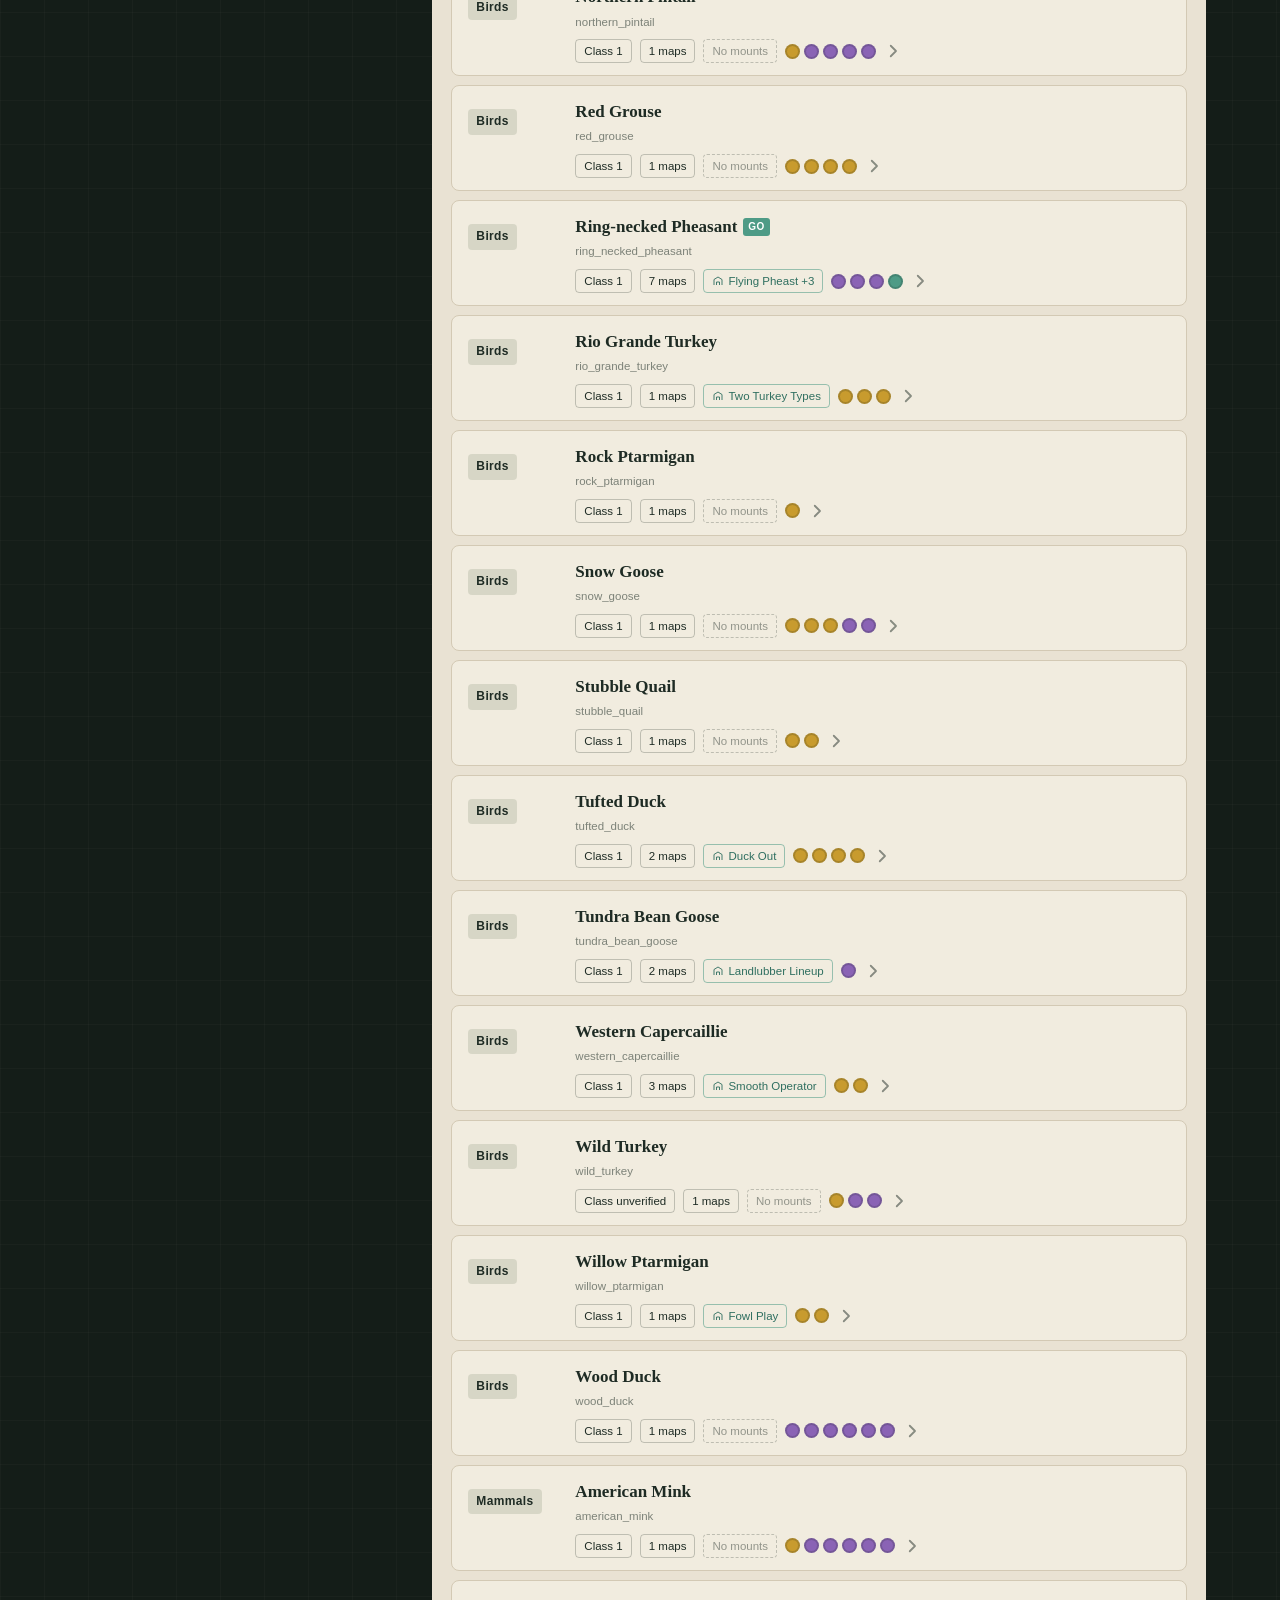
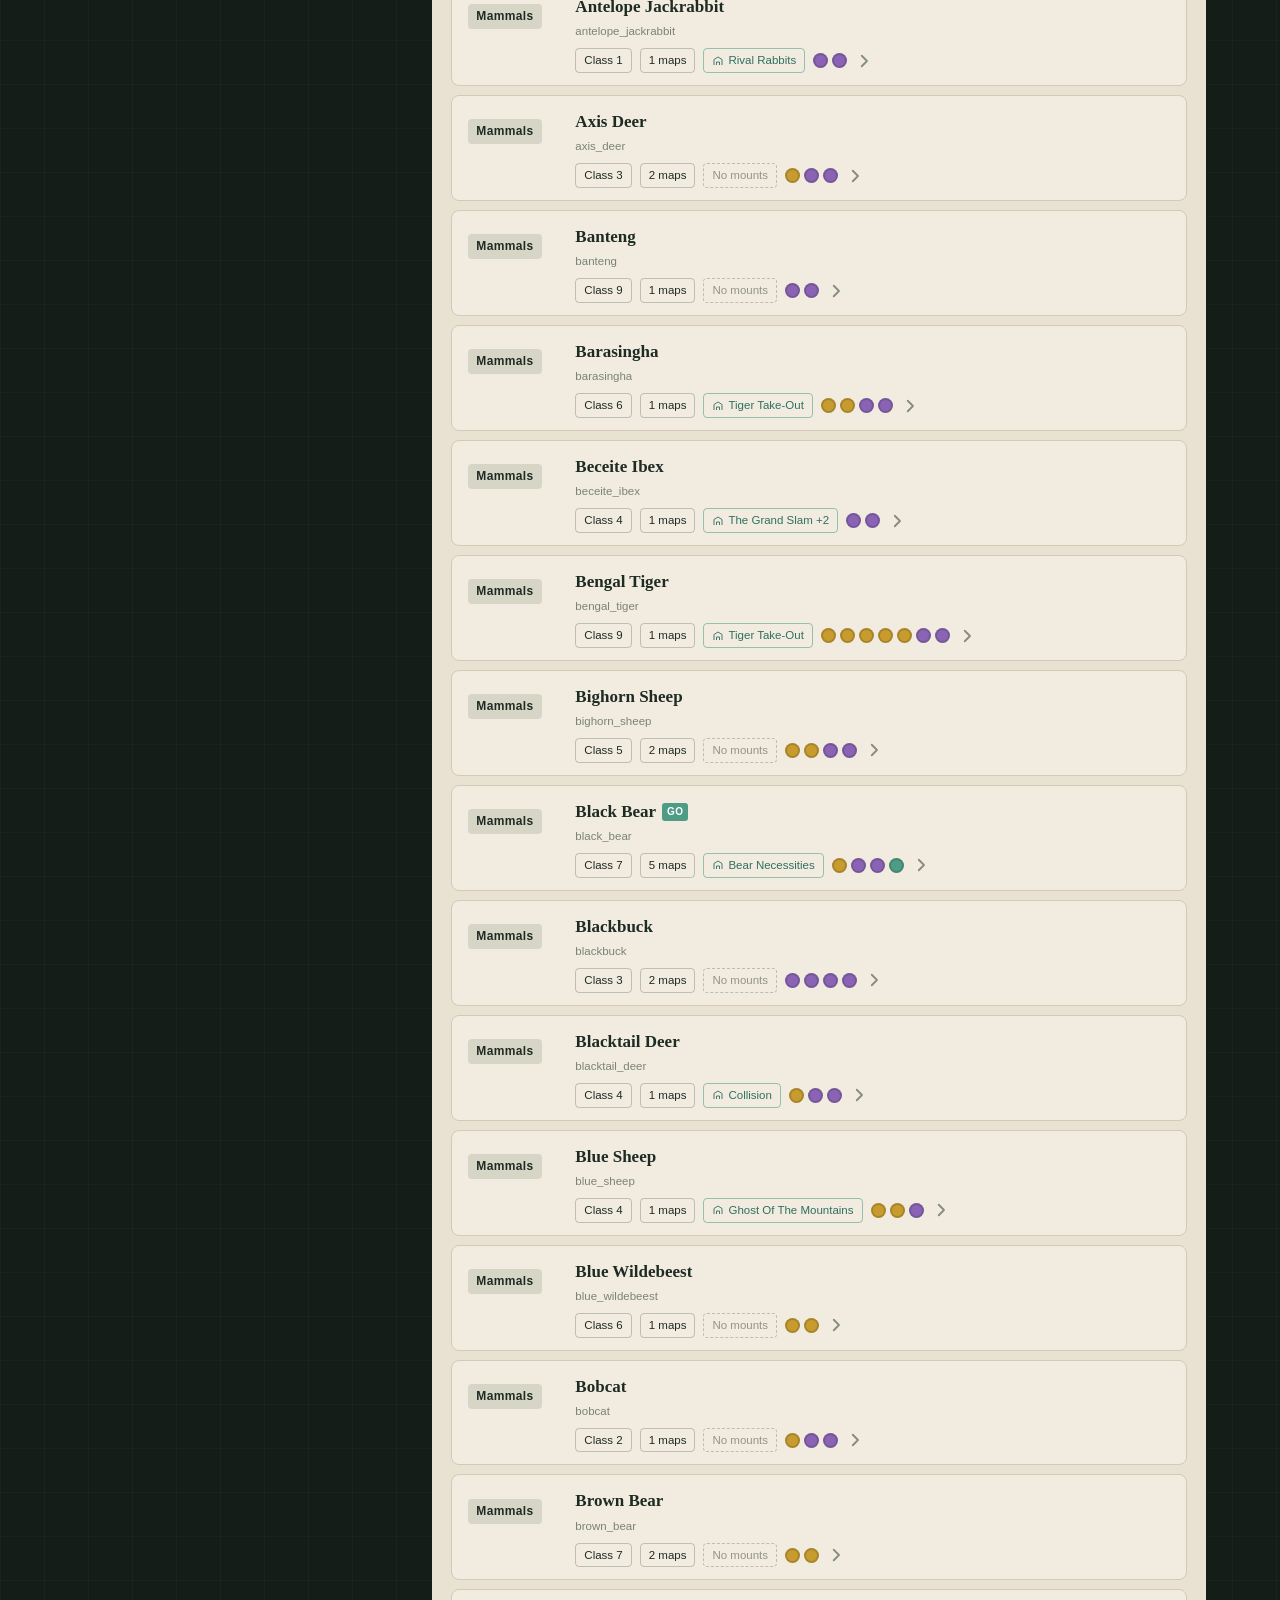
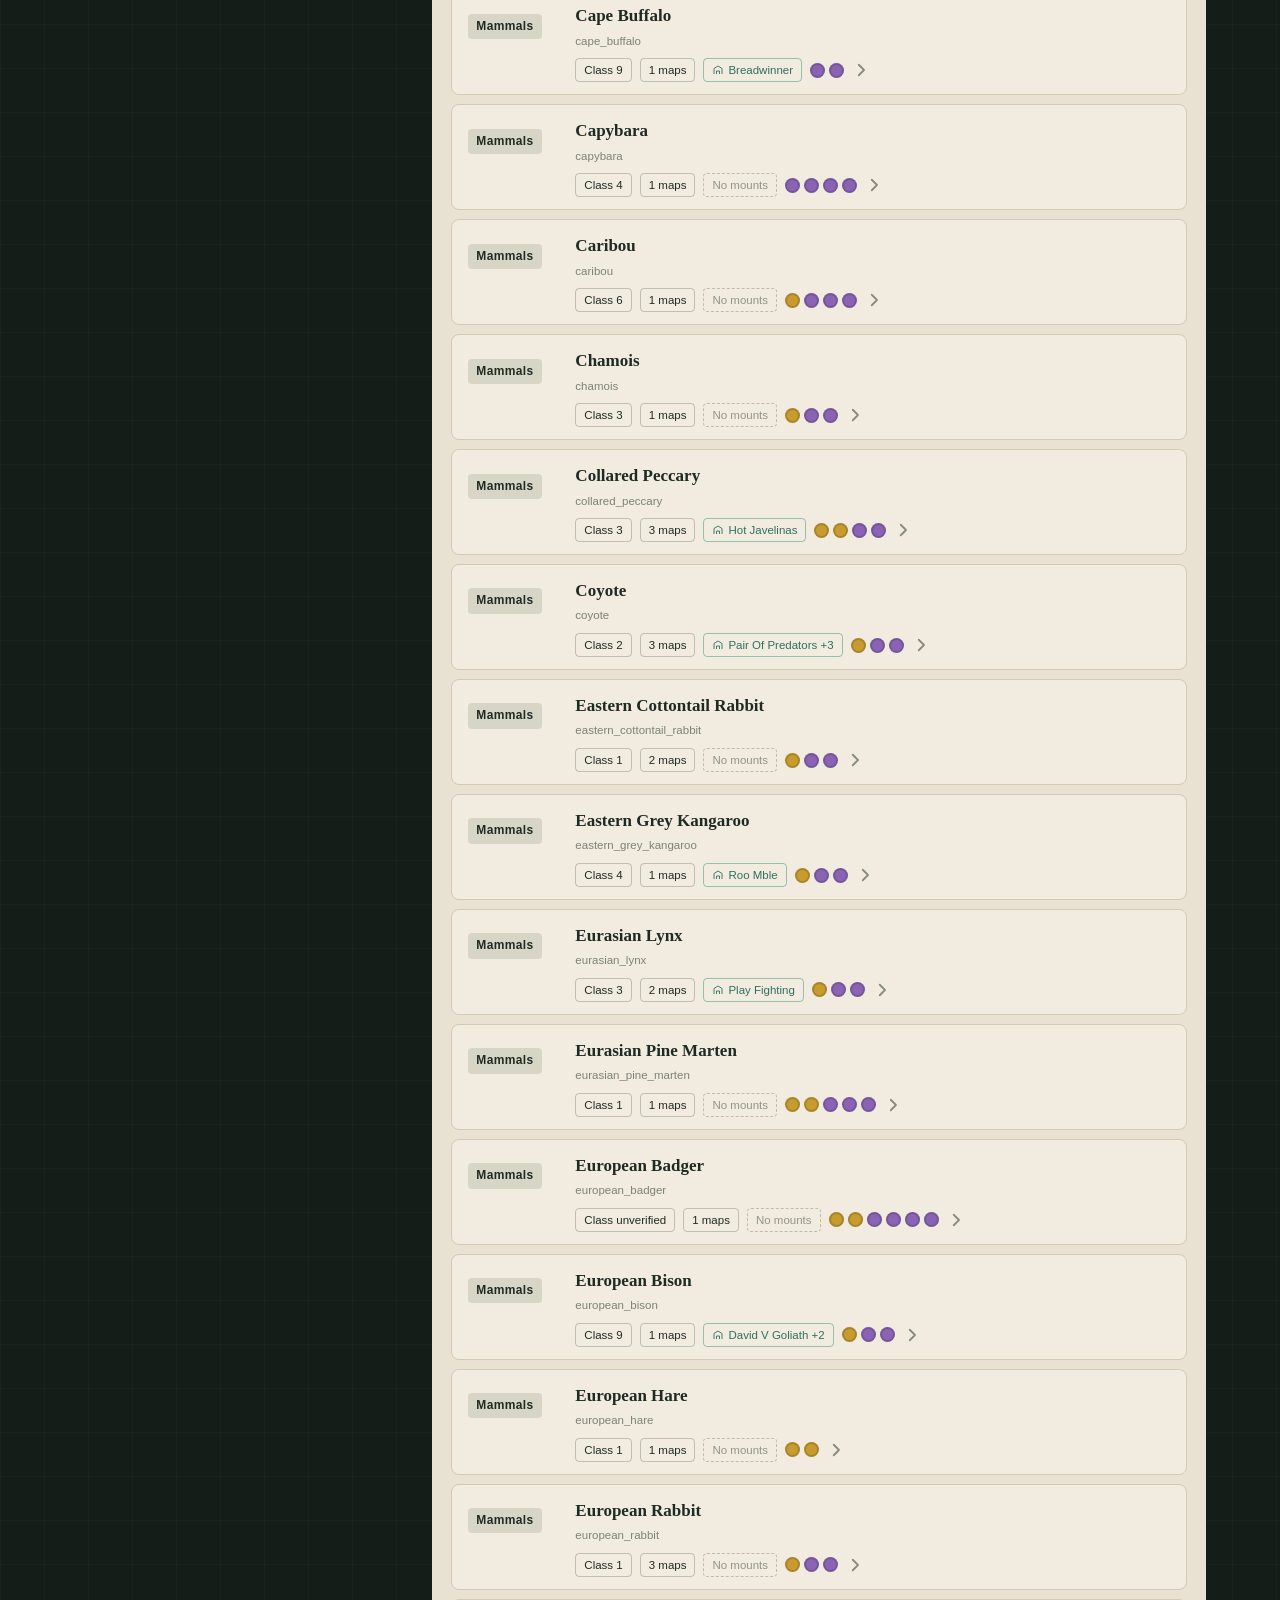
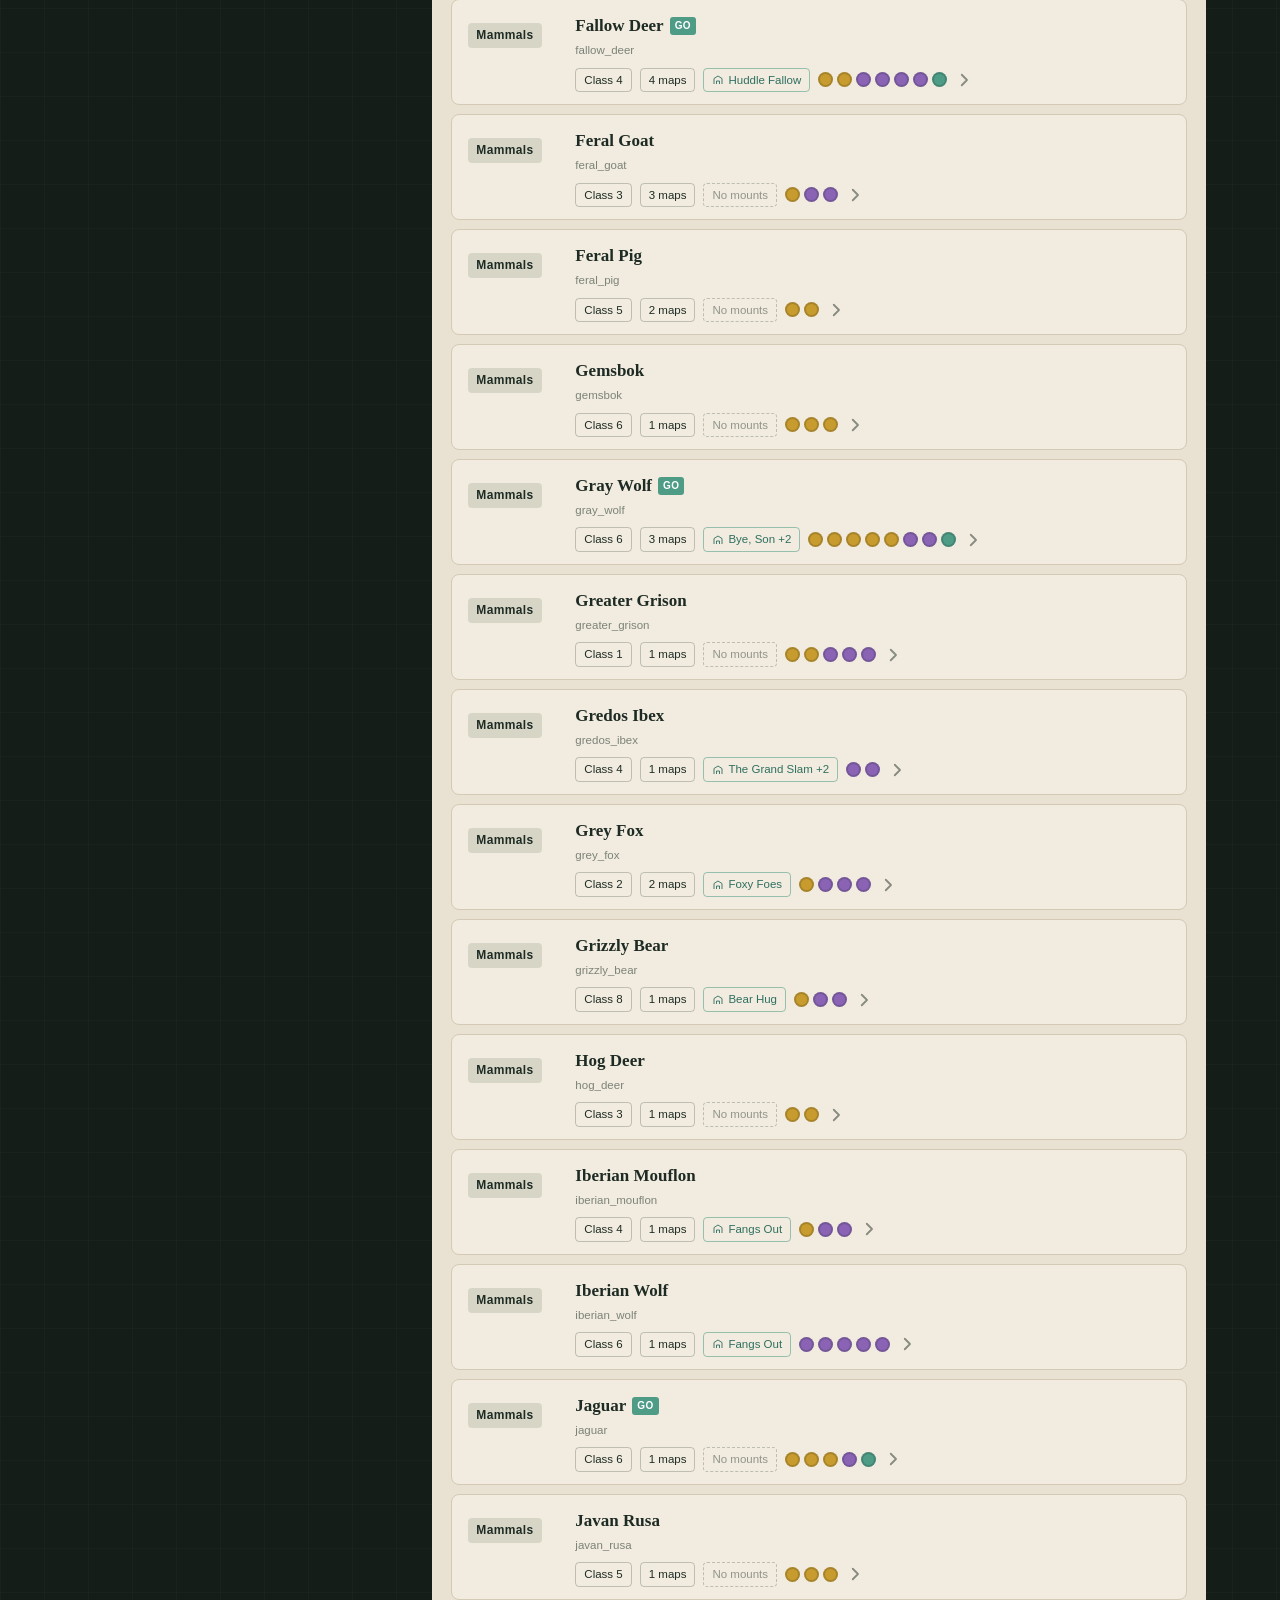
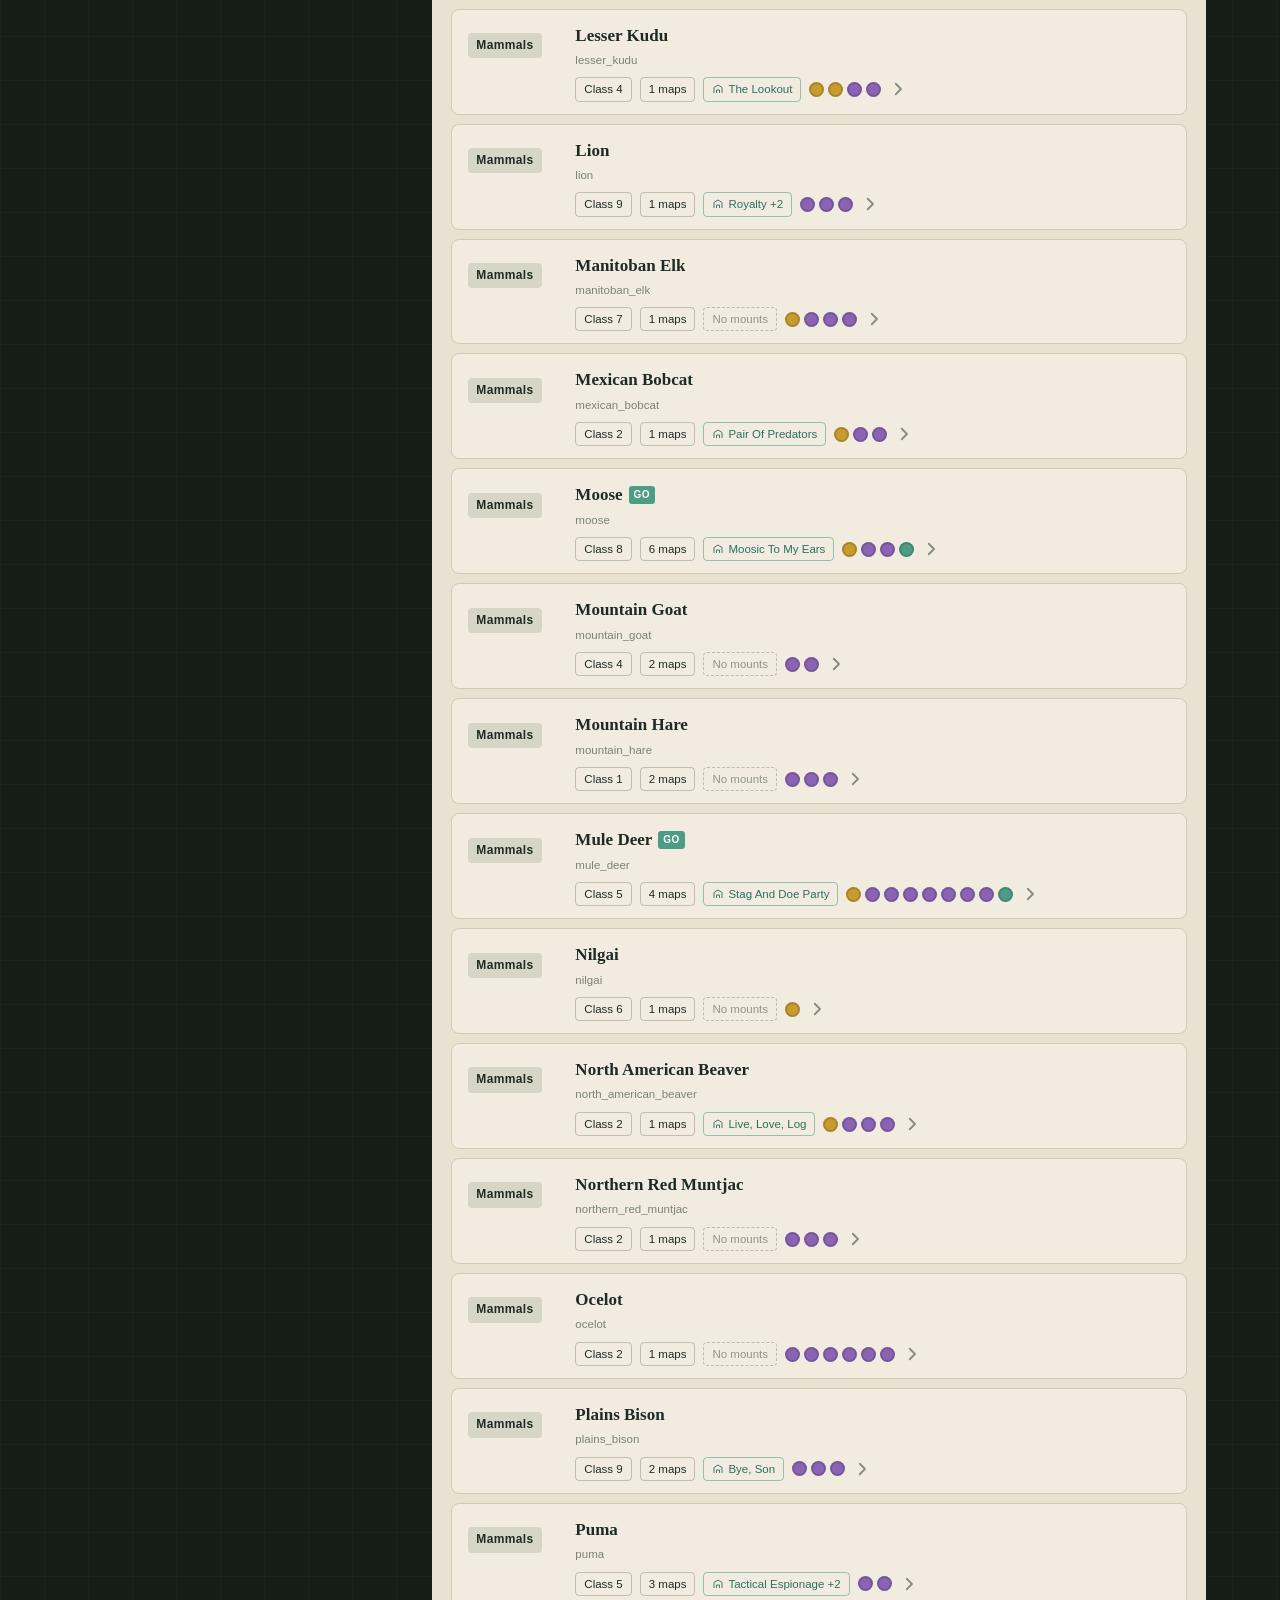
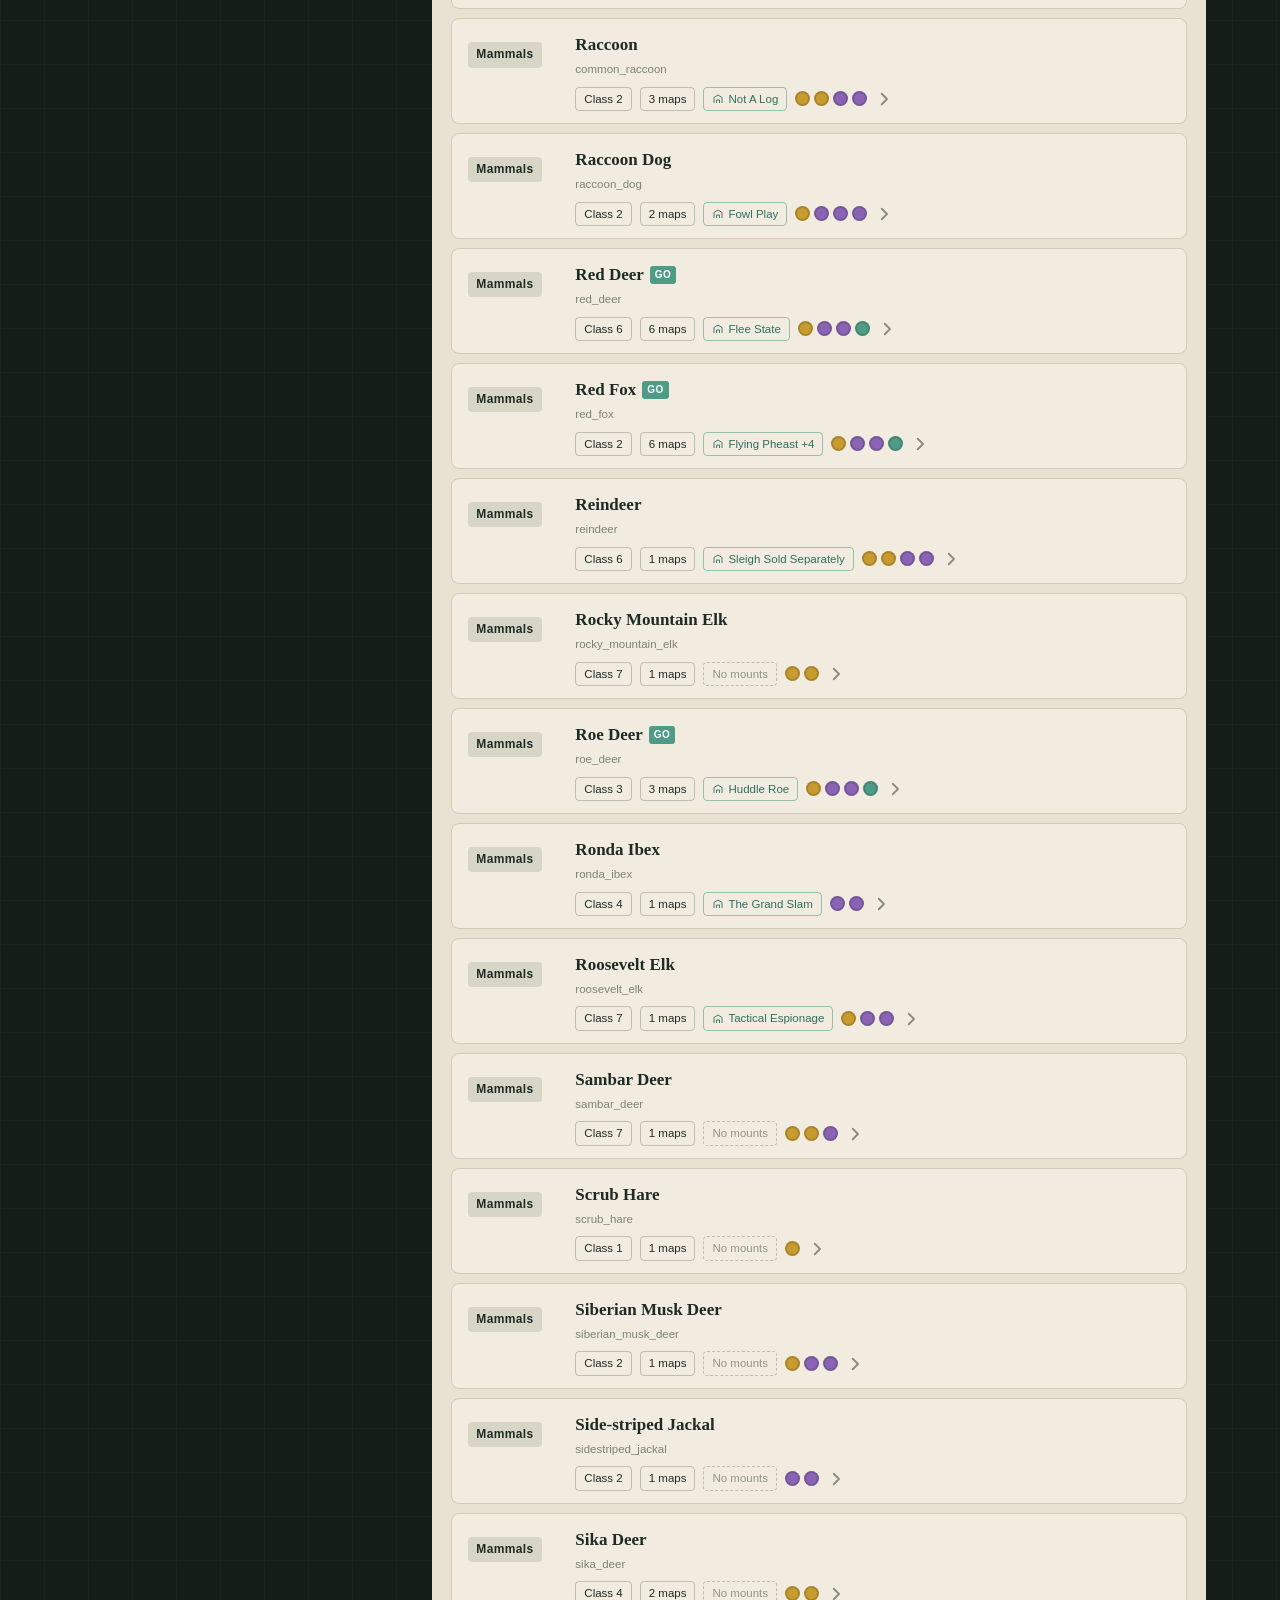
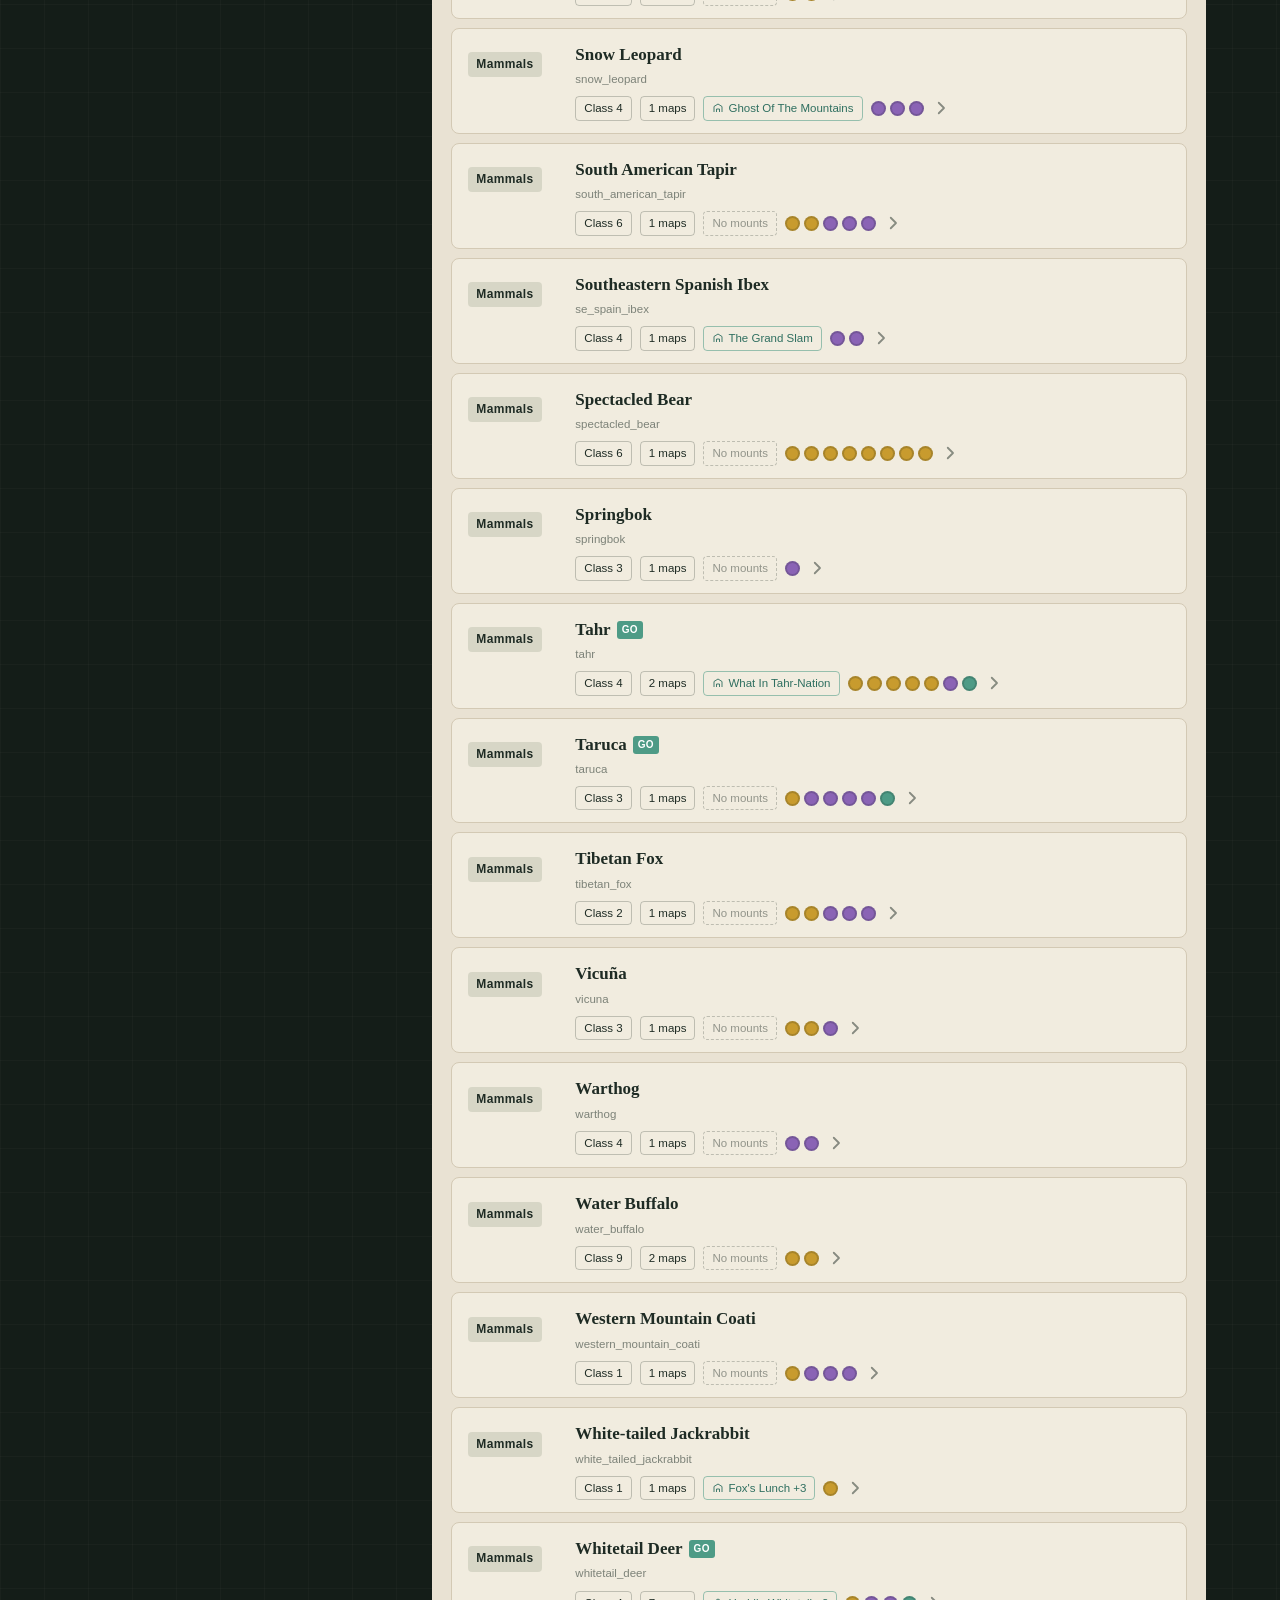
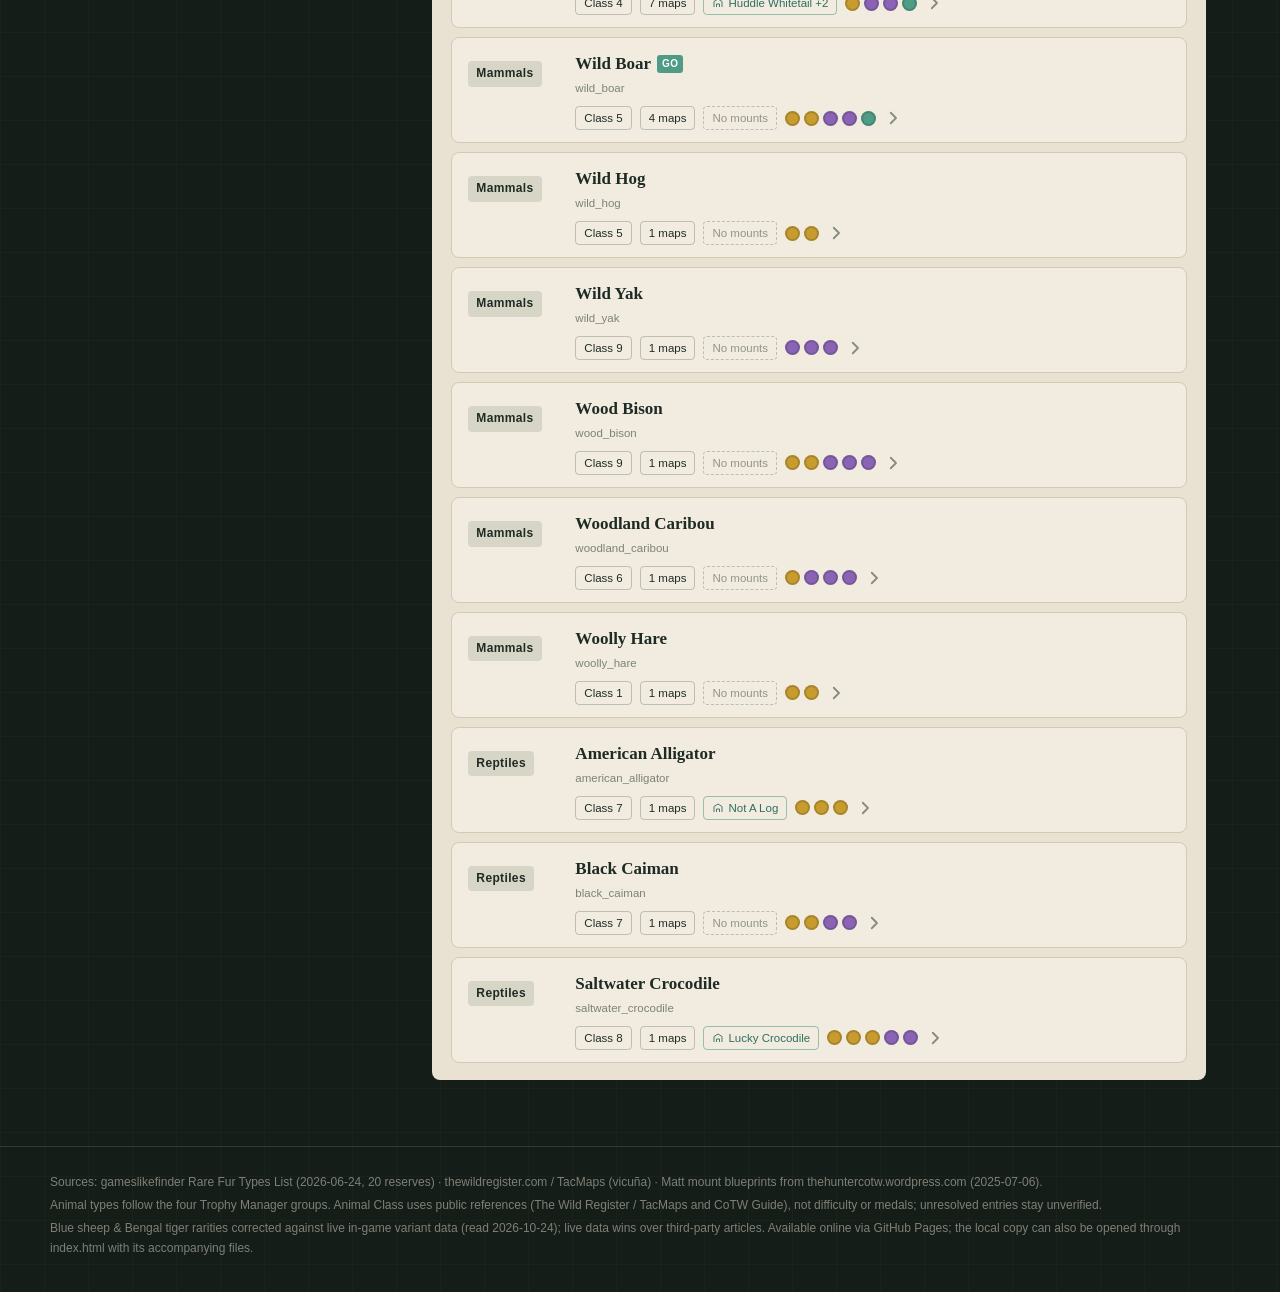
==== commit 5bd5d2ed: "Fix reserve names to official zh-Hans; add official-source GO filter and GO fur display" ====
--- a/index.html
+++ b/index.html
@@ -55,7 +55,8 @@
           <option value="" data-i18n="optRareAll">全部稀有以上</option>
           <option value="rare" data-i18n="optRare">仅含稀有</option>
           <option value="veryrare" data-i18n="optVeryrare">仅含极稀有</option>
-          <option value="go" data-i18n="optGo">仅含传奇（GO）</option>
+          <option value="go" data-i18n="optGo">有证据支持 GO（含社区）</option>
+          <option value="go_official" data-i18n="optGoOfficial">官方来源确认 GO</option>
         </select>
       </label>
       <label><span data-i18n="lblClass">动物等级</span>
--- a/styles.css
+++ b/styles.css
@@ -349,6 +349,11 @@
 }
 .grade-r { background: var(--gold); }
 .grade-vr { background: var(--violet); }
+.grade-go { background: #7a4bb3; }
+.sex-tag { font-size: 11px; font-weight: 700; color: #7a4bb3; }
+.sex-unknown { font-size: 10px; color: rgba(30,43,36,0.55); font-weight: 600; }
+.unverified { font-size: 10px; color: rgba(30,43,36,0.45); cursor: help; }
+.views-note { font-size: 11px; color: rgba(30,43,36,0.5); }
 .mount-chip {
   display: inline-block; font-size: 12px;
   background: rgba(124,139,111,0.18);
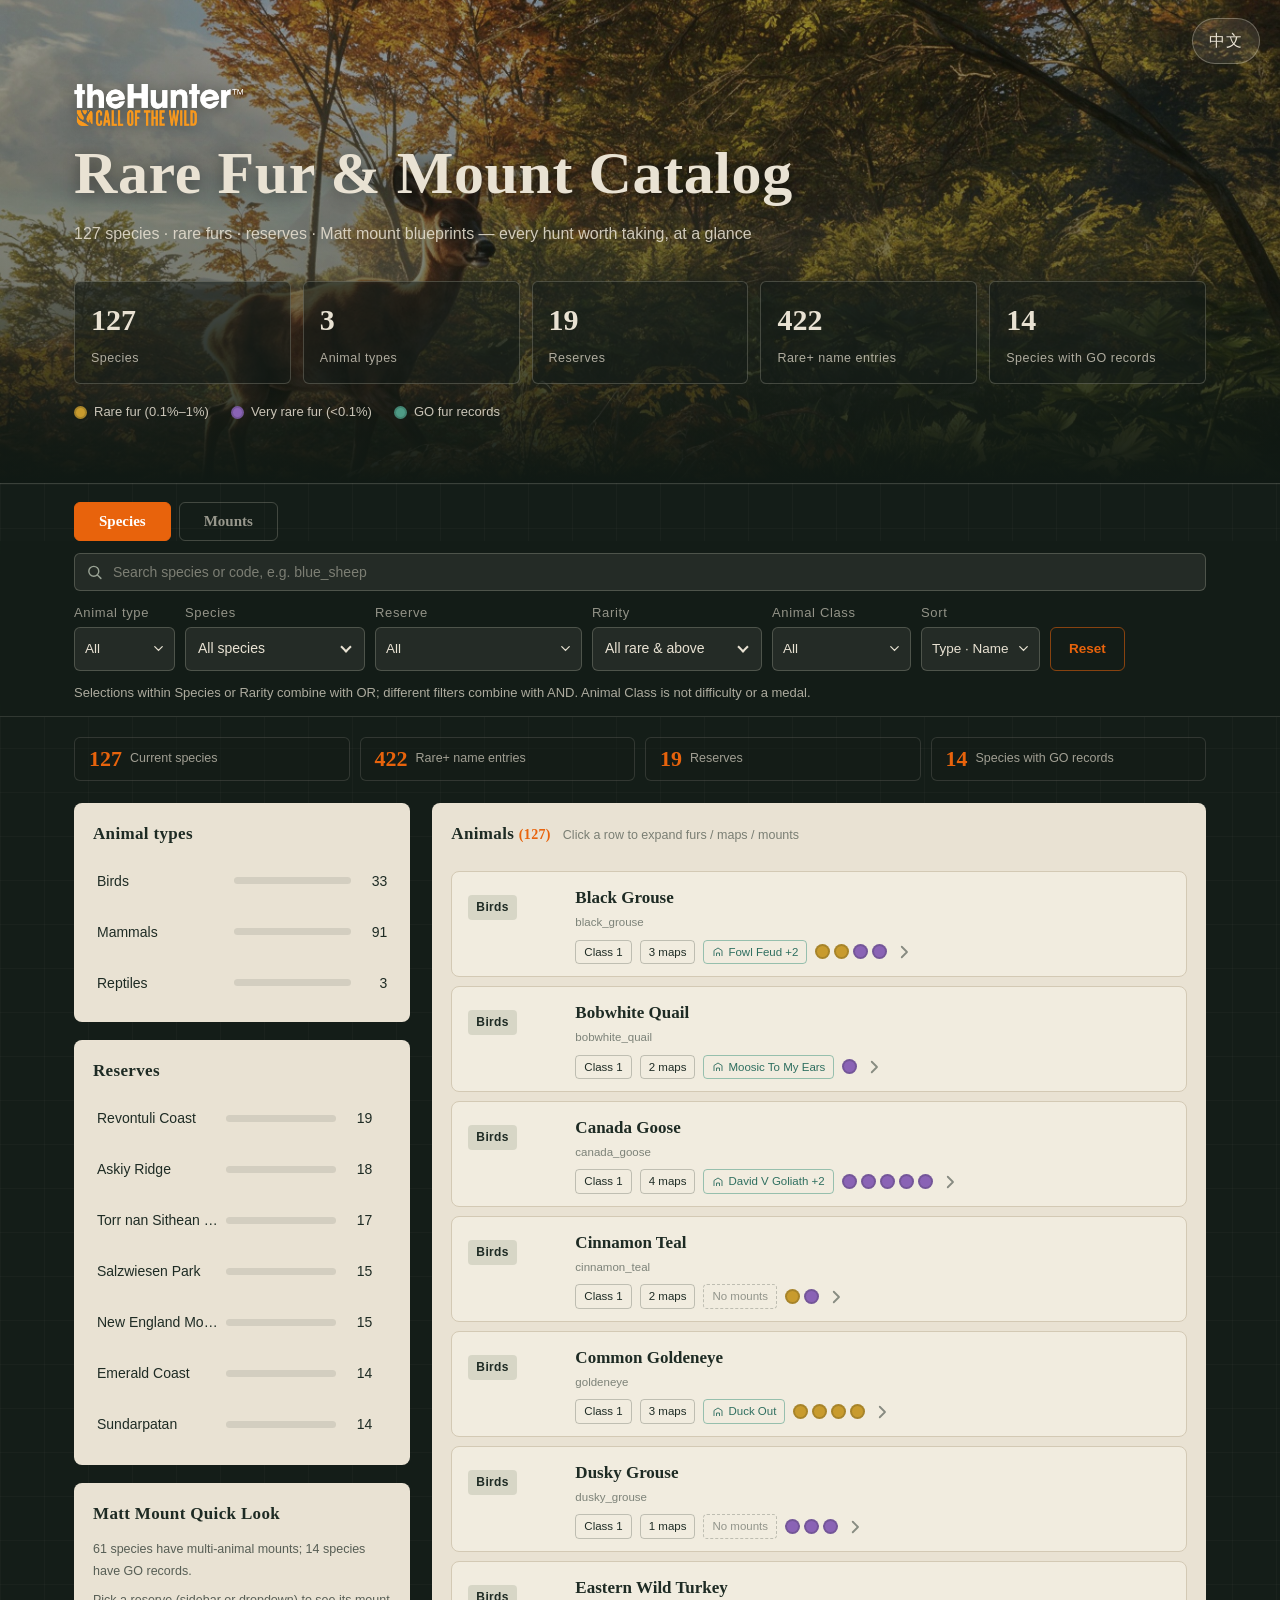
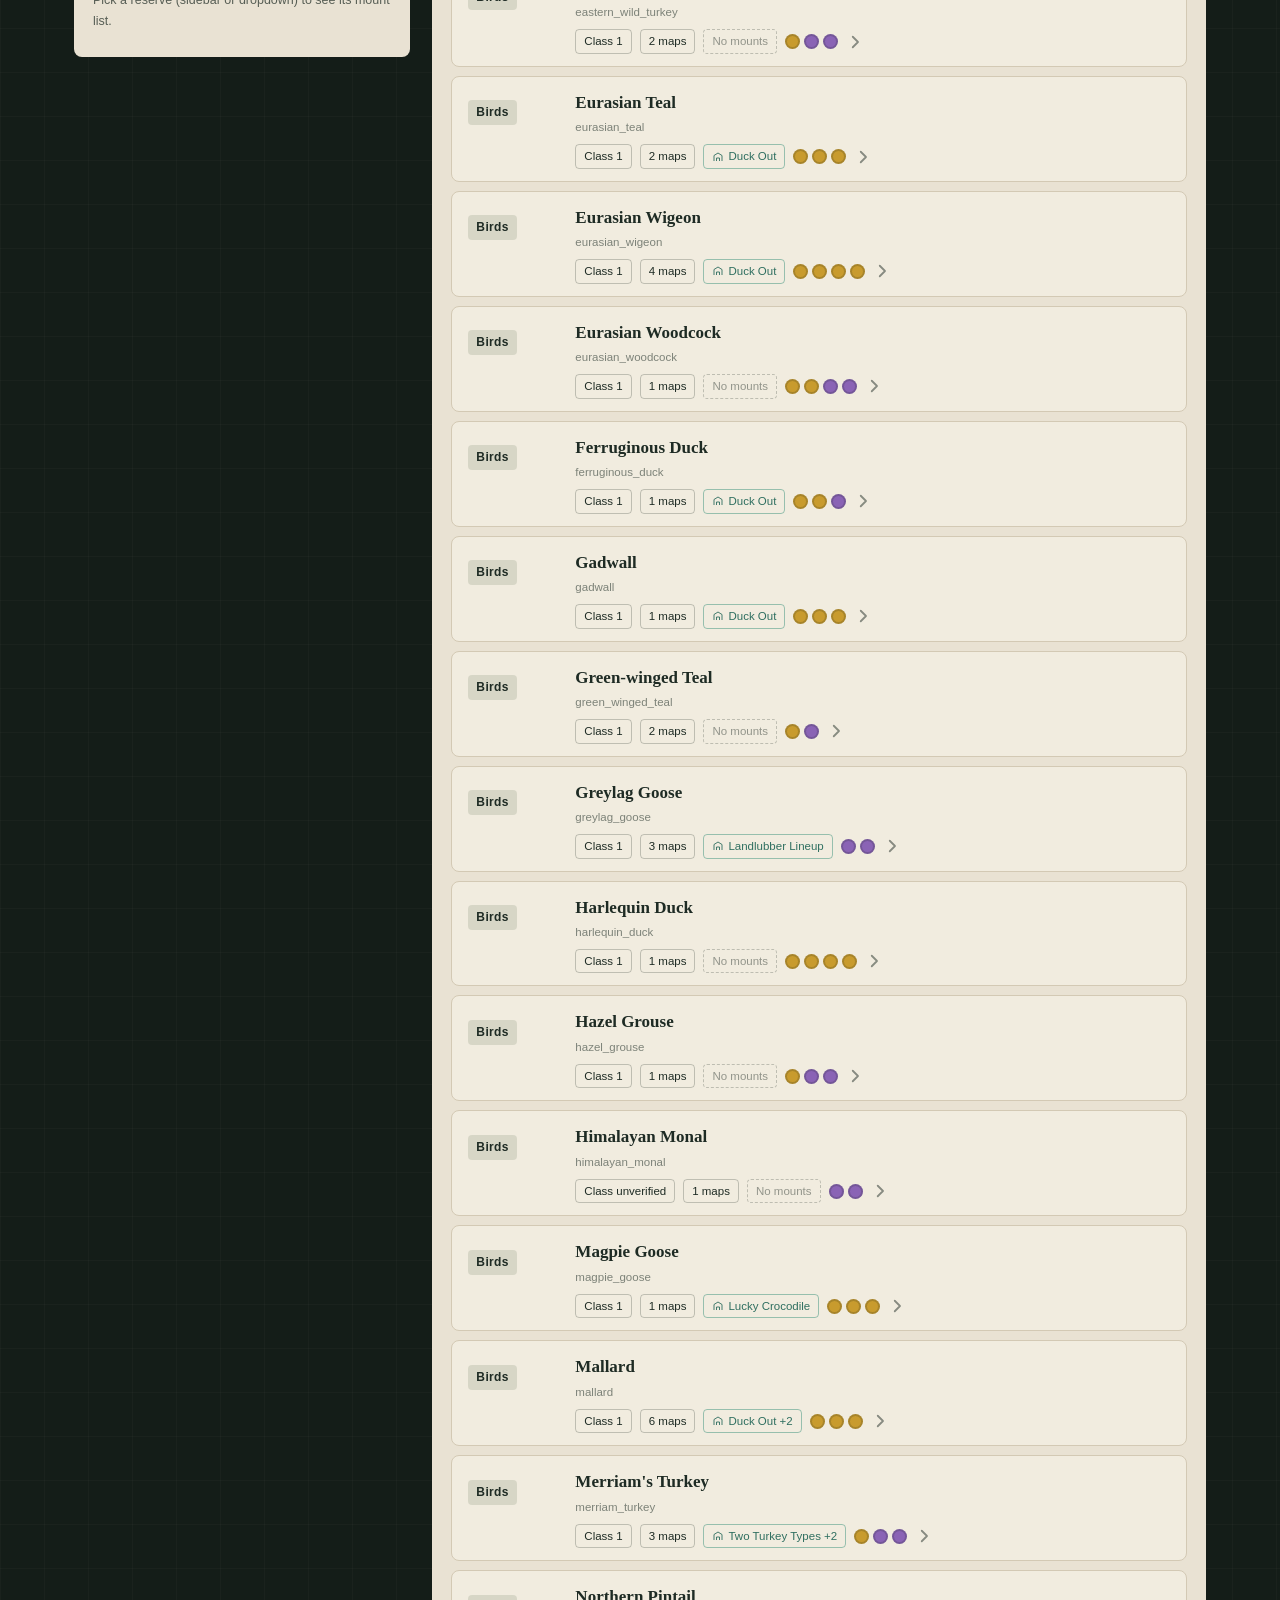
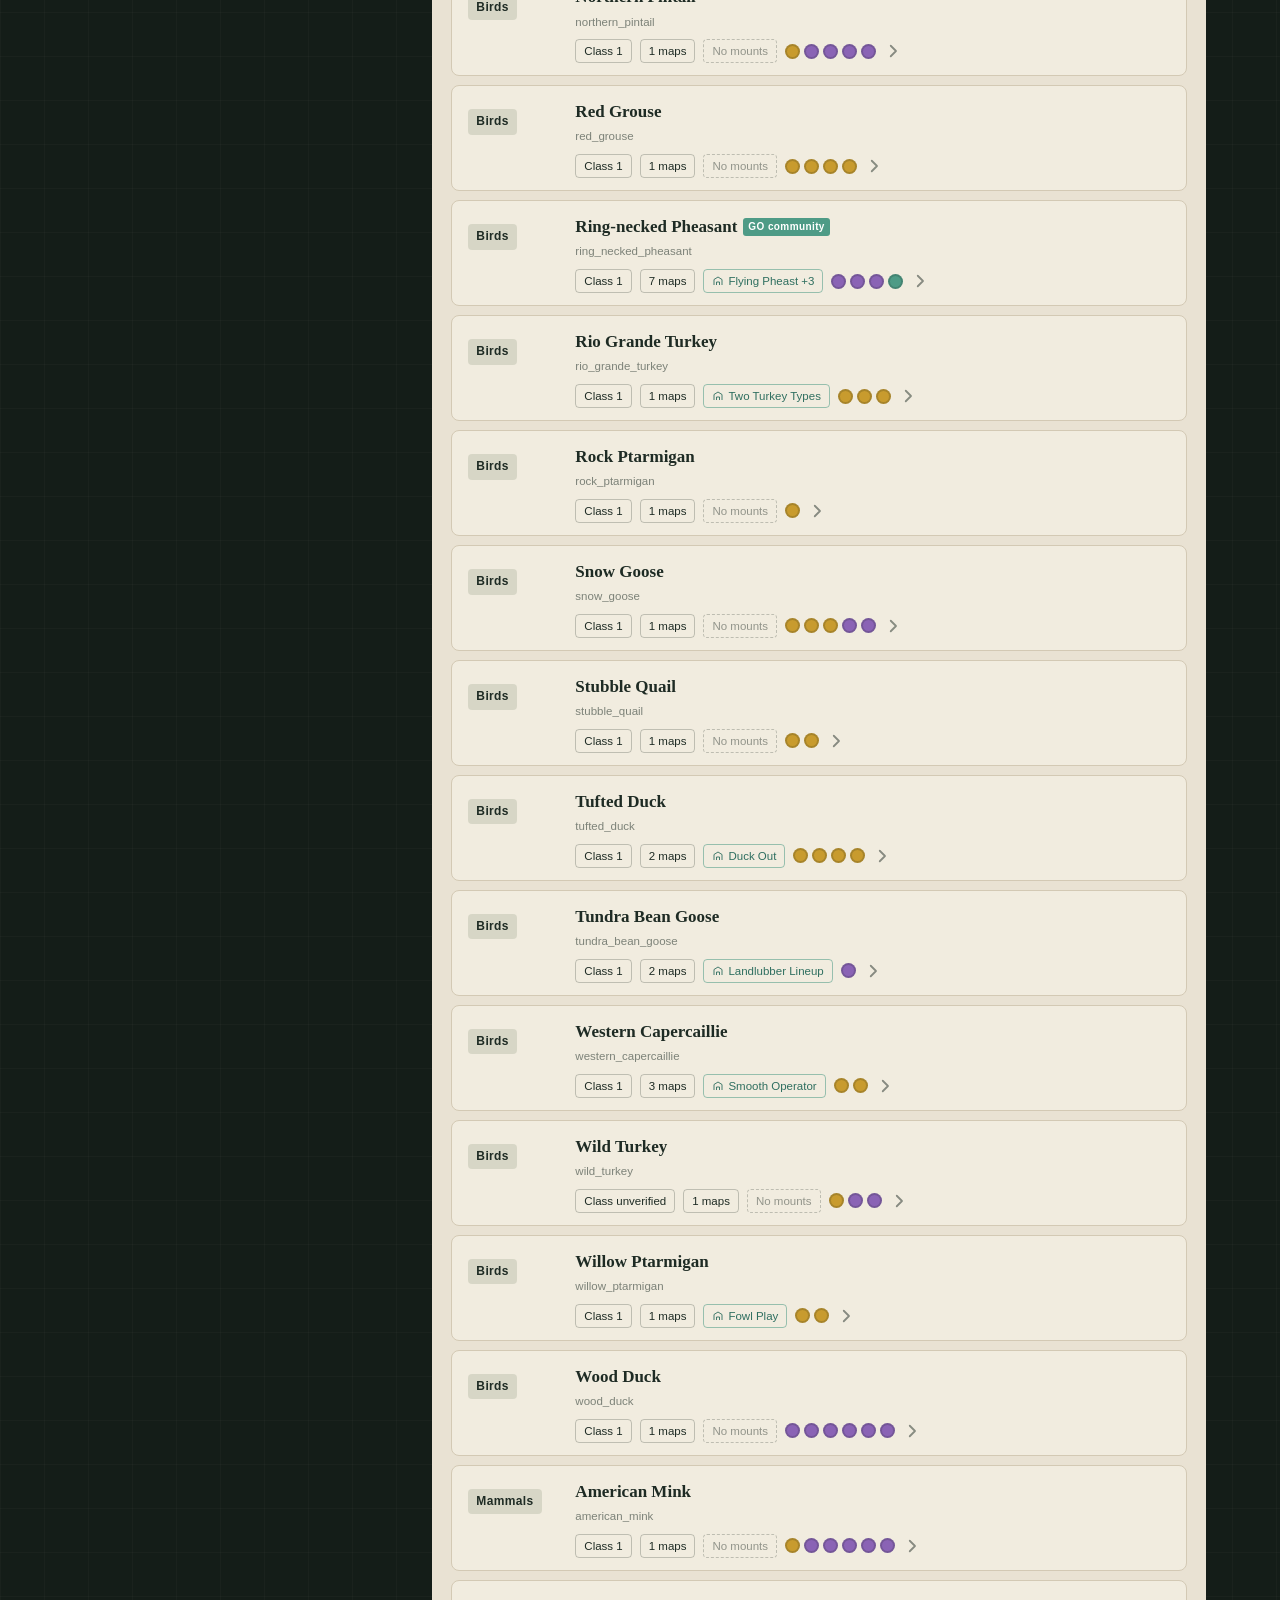
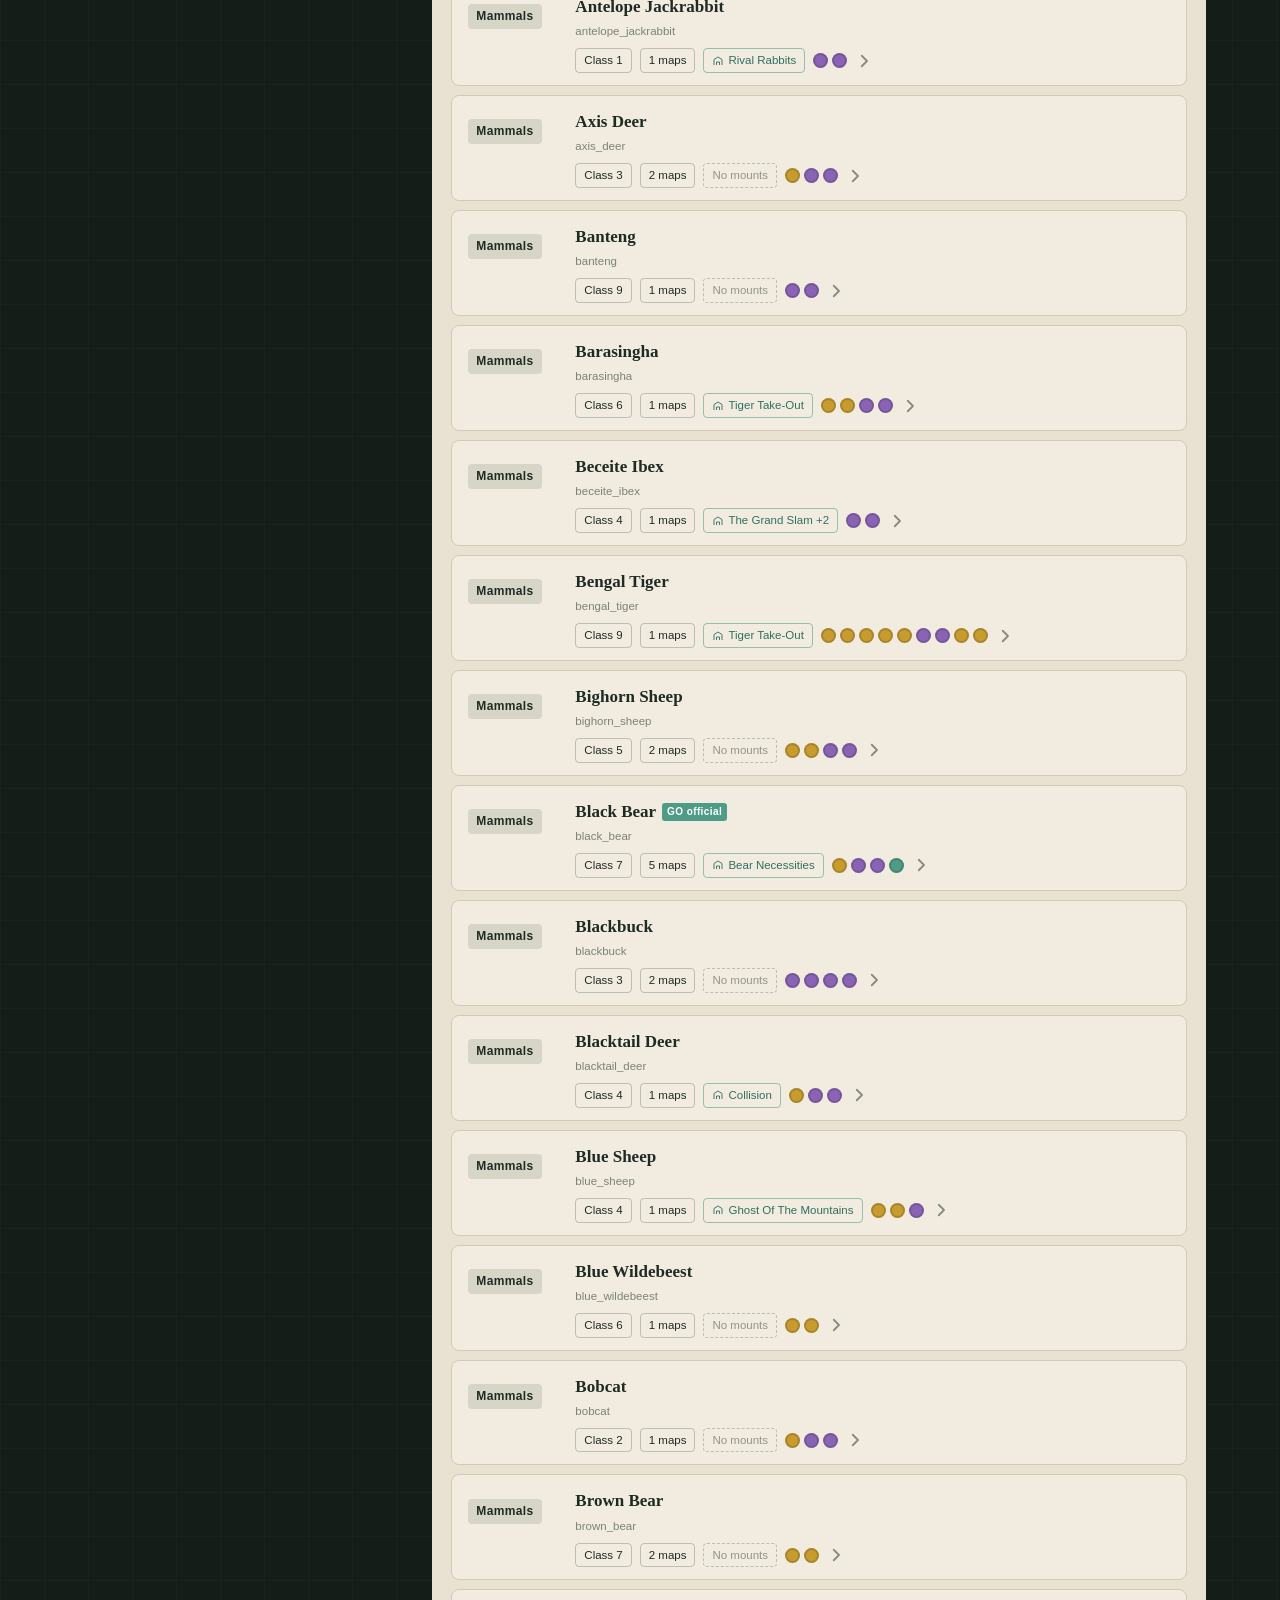
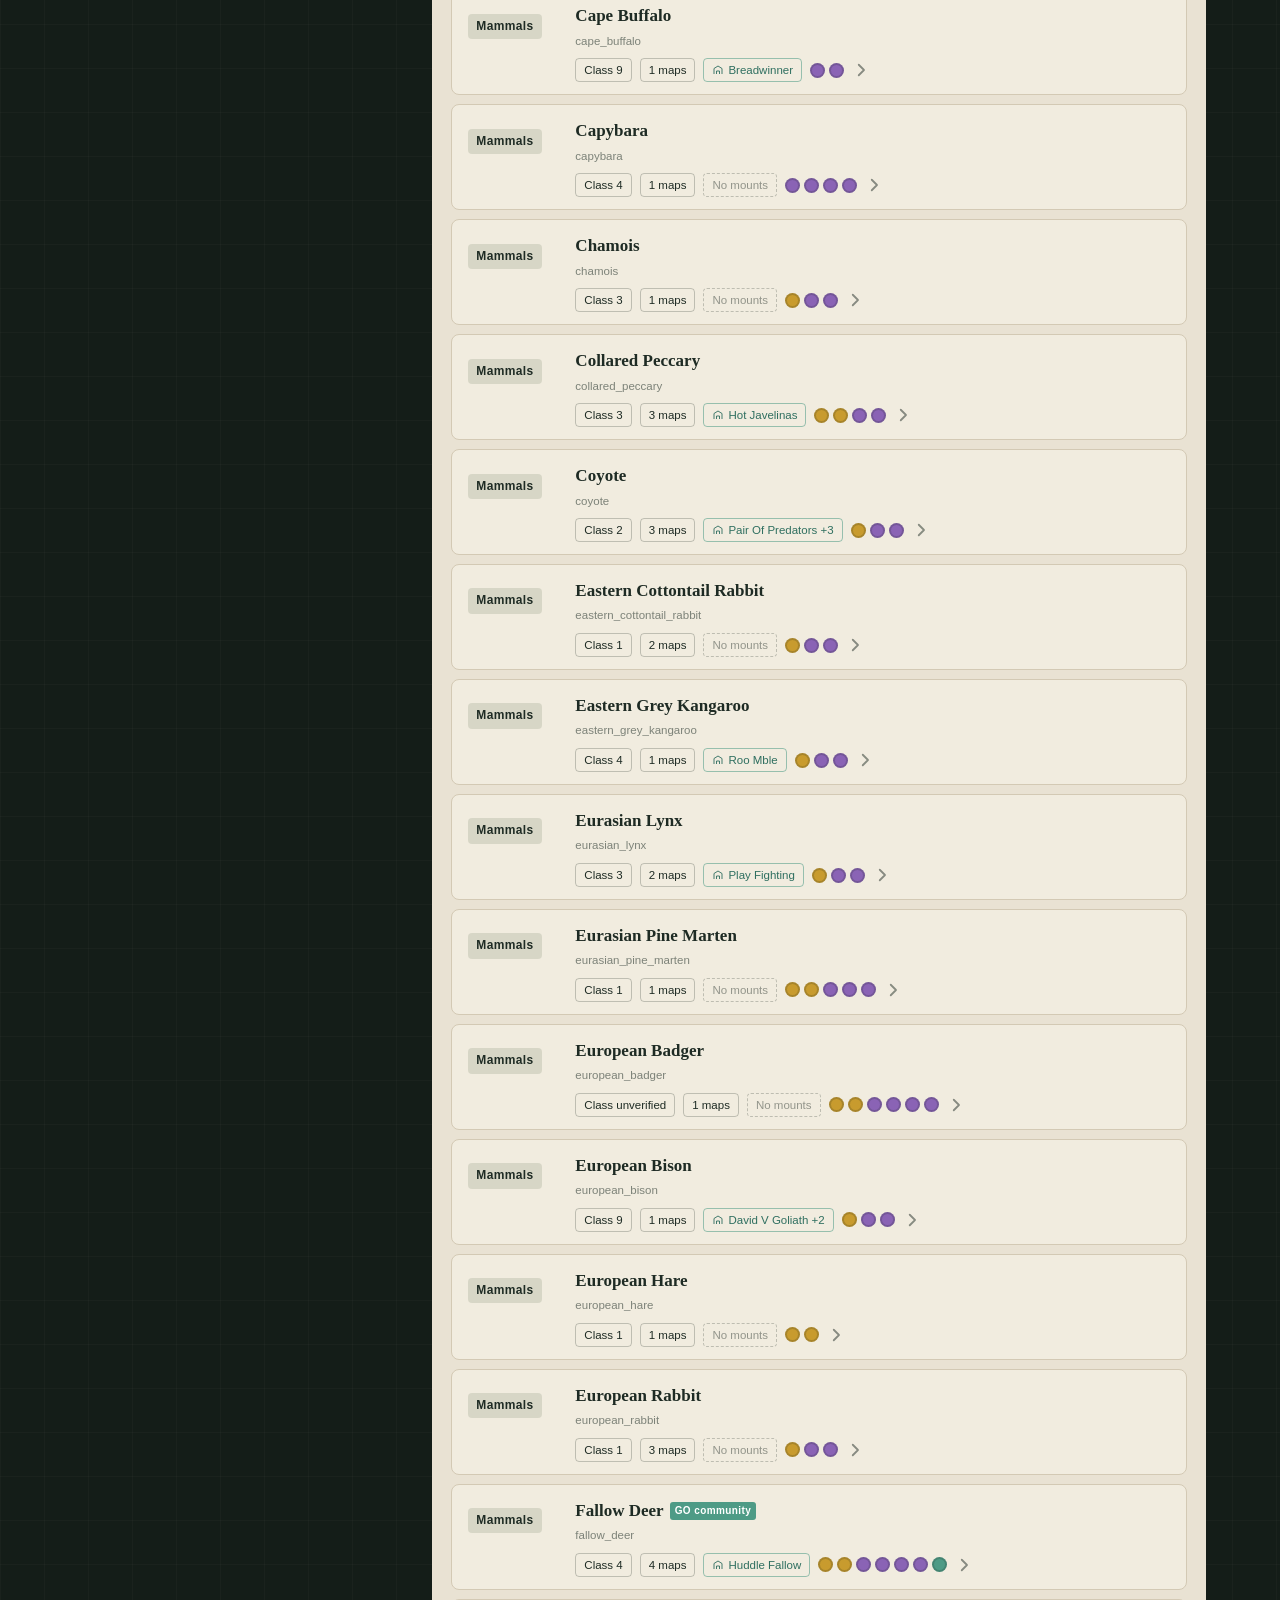
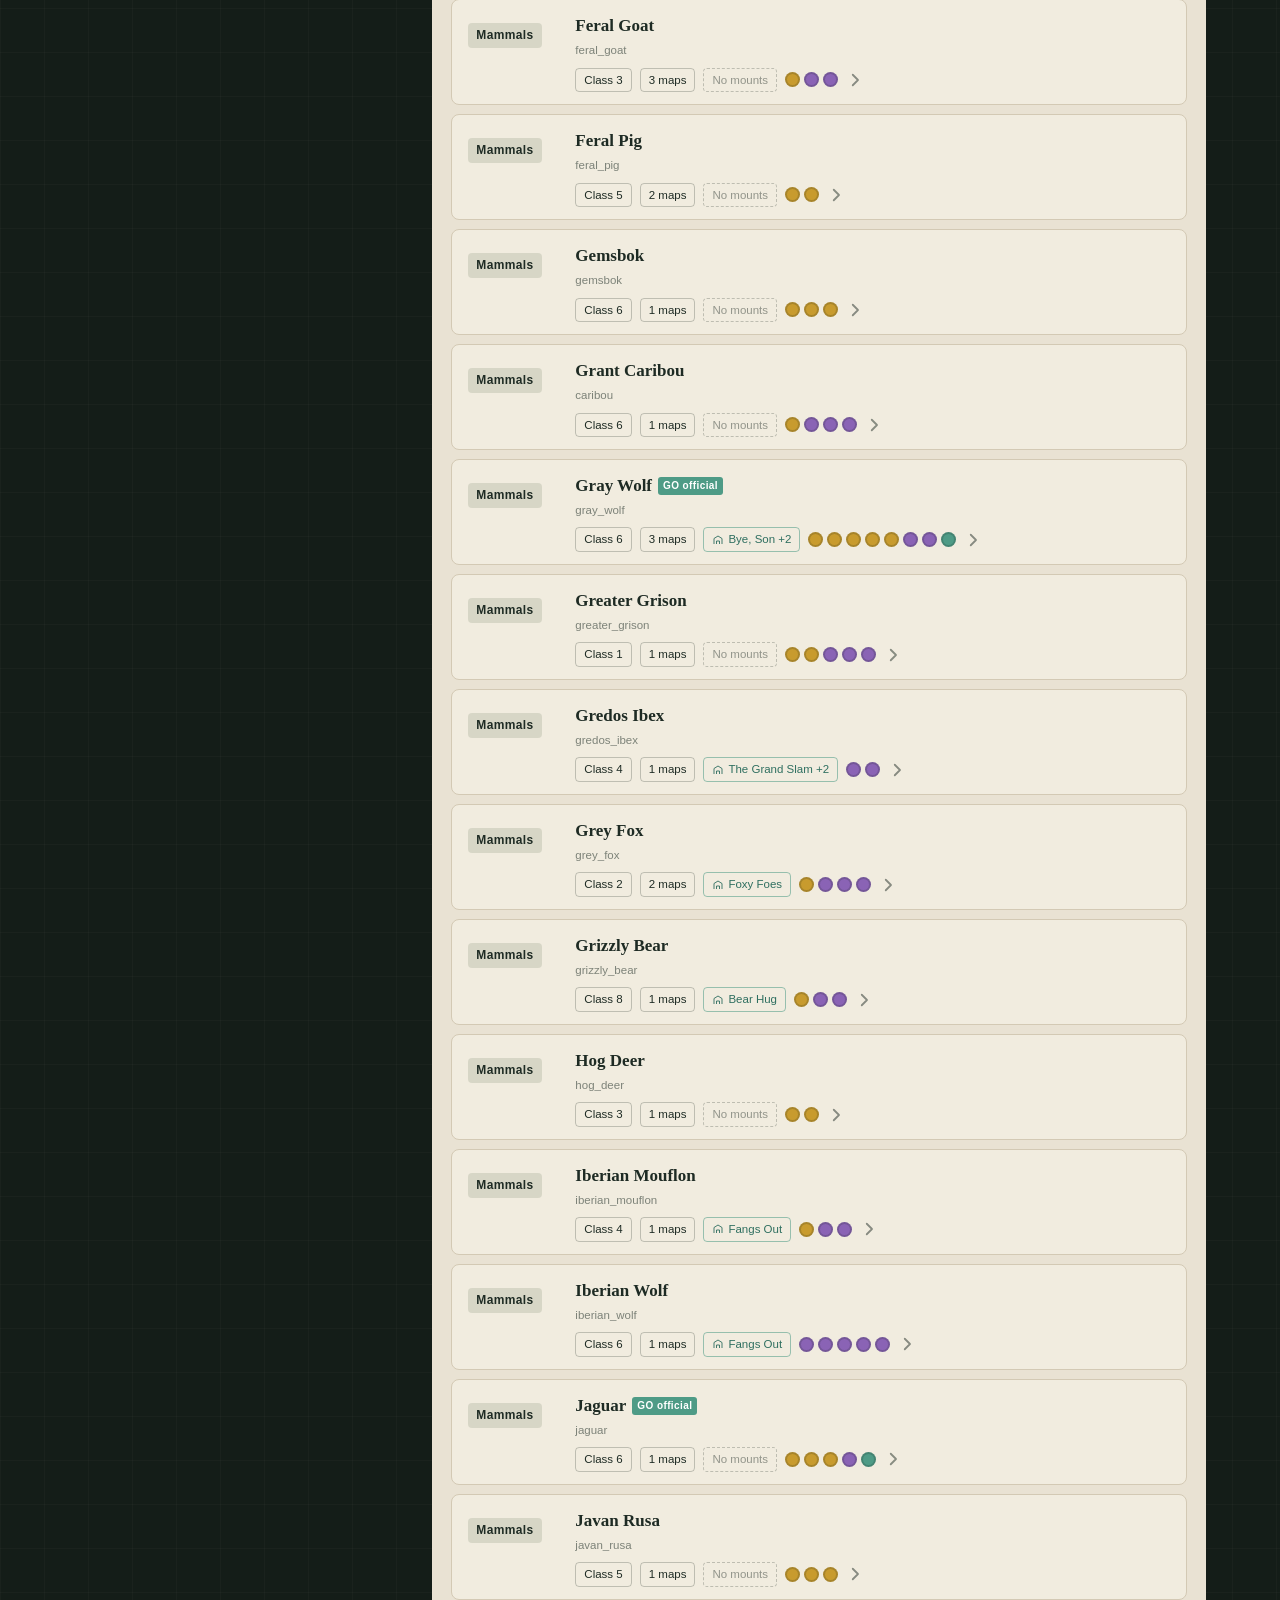
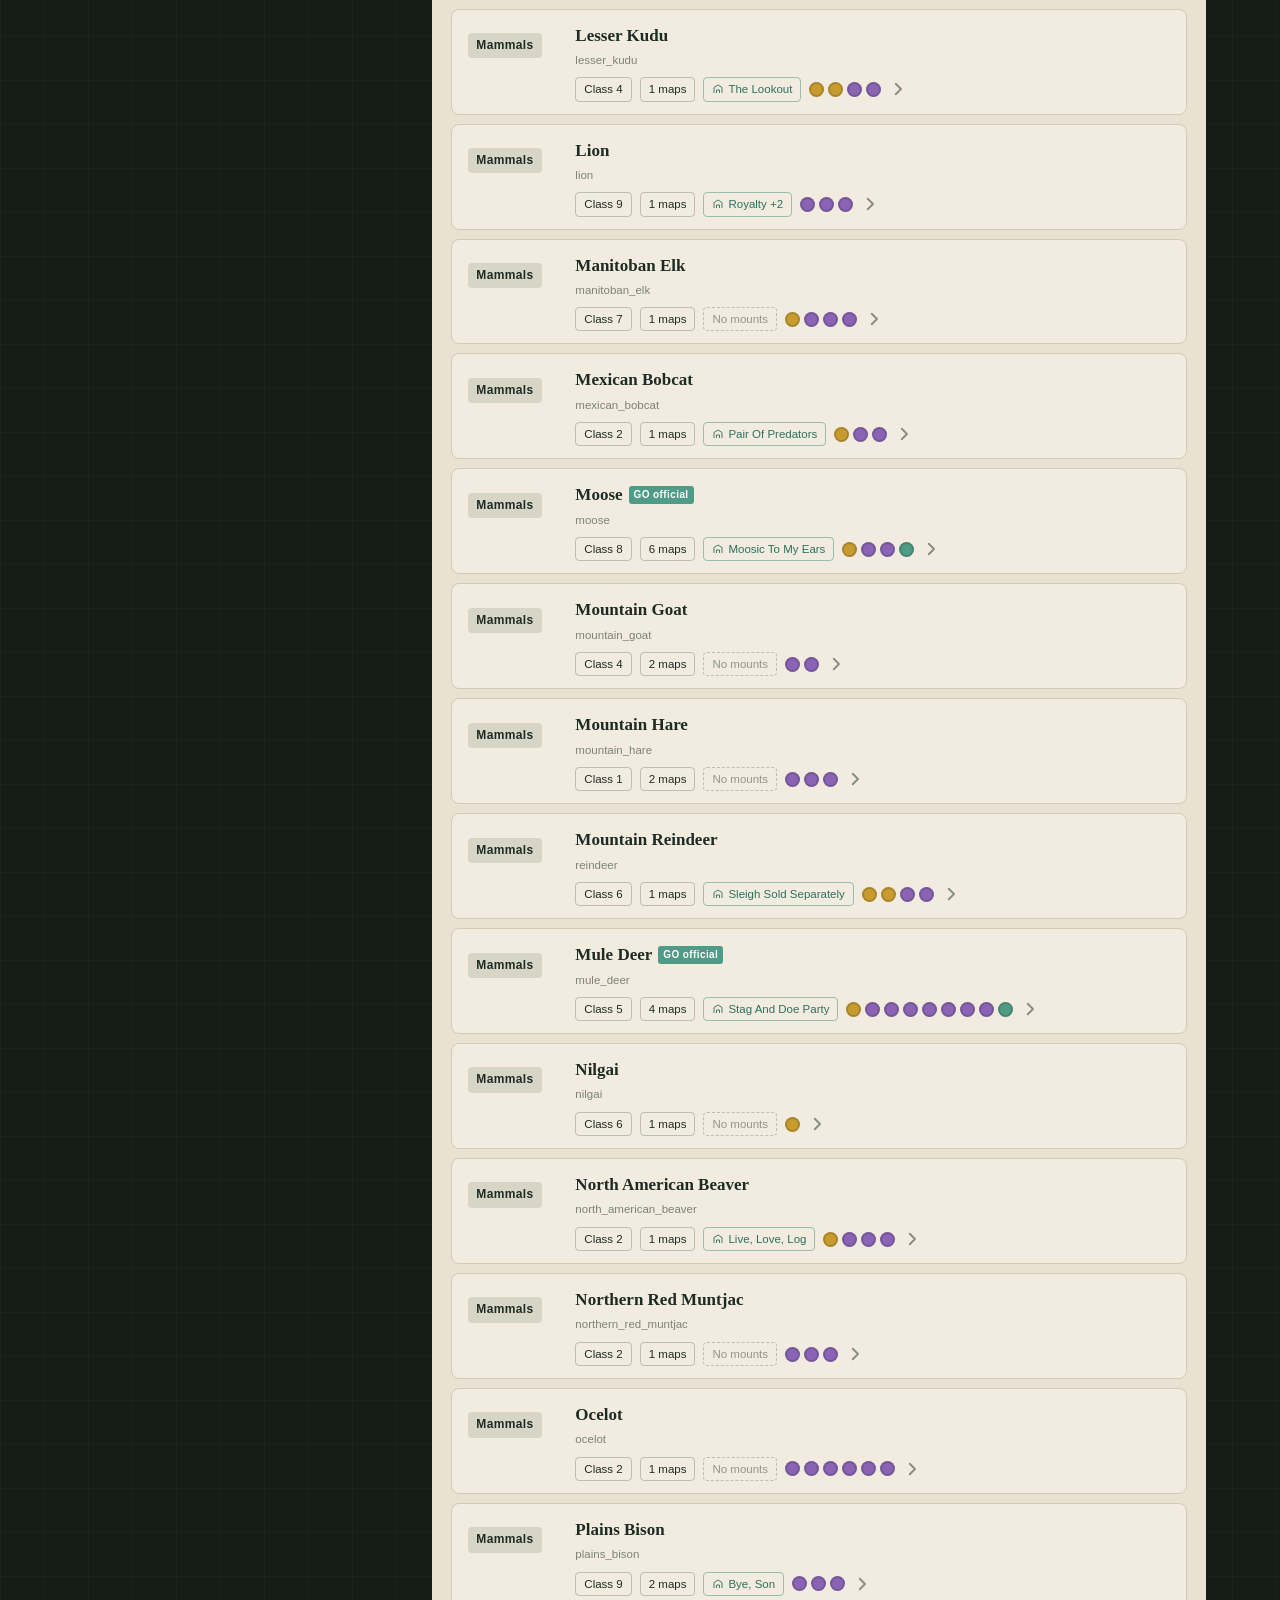
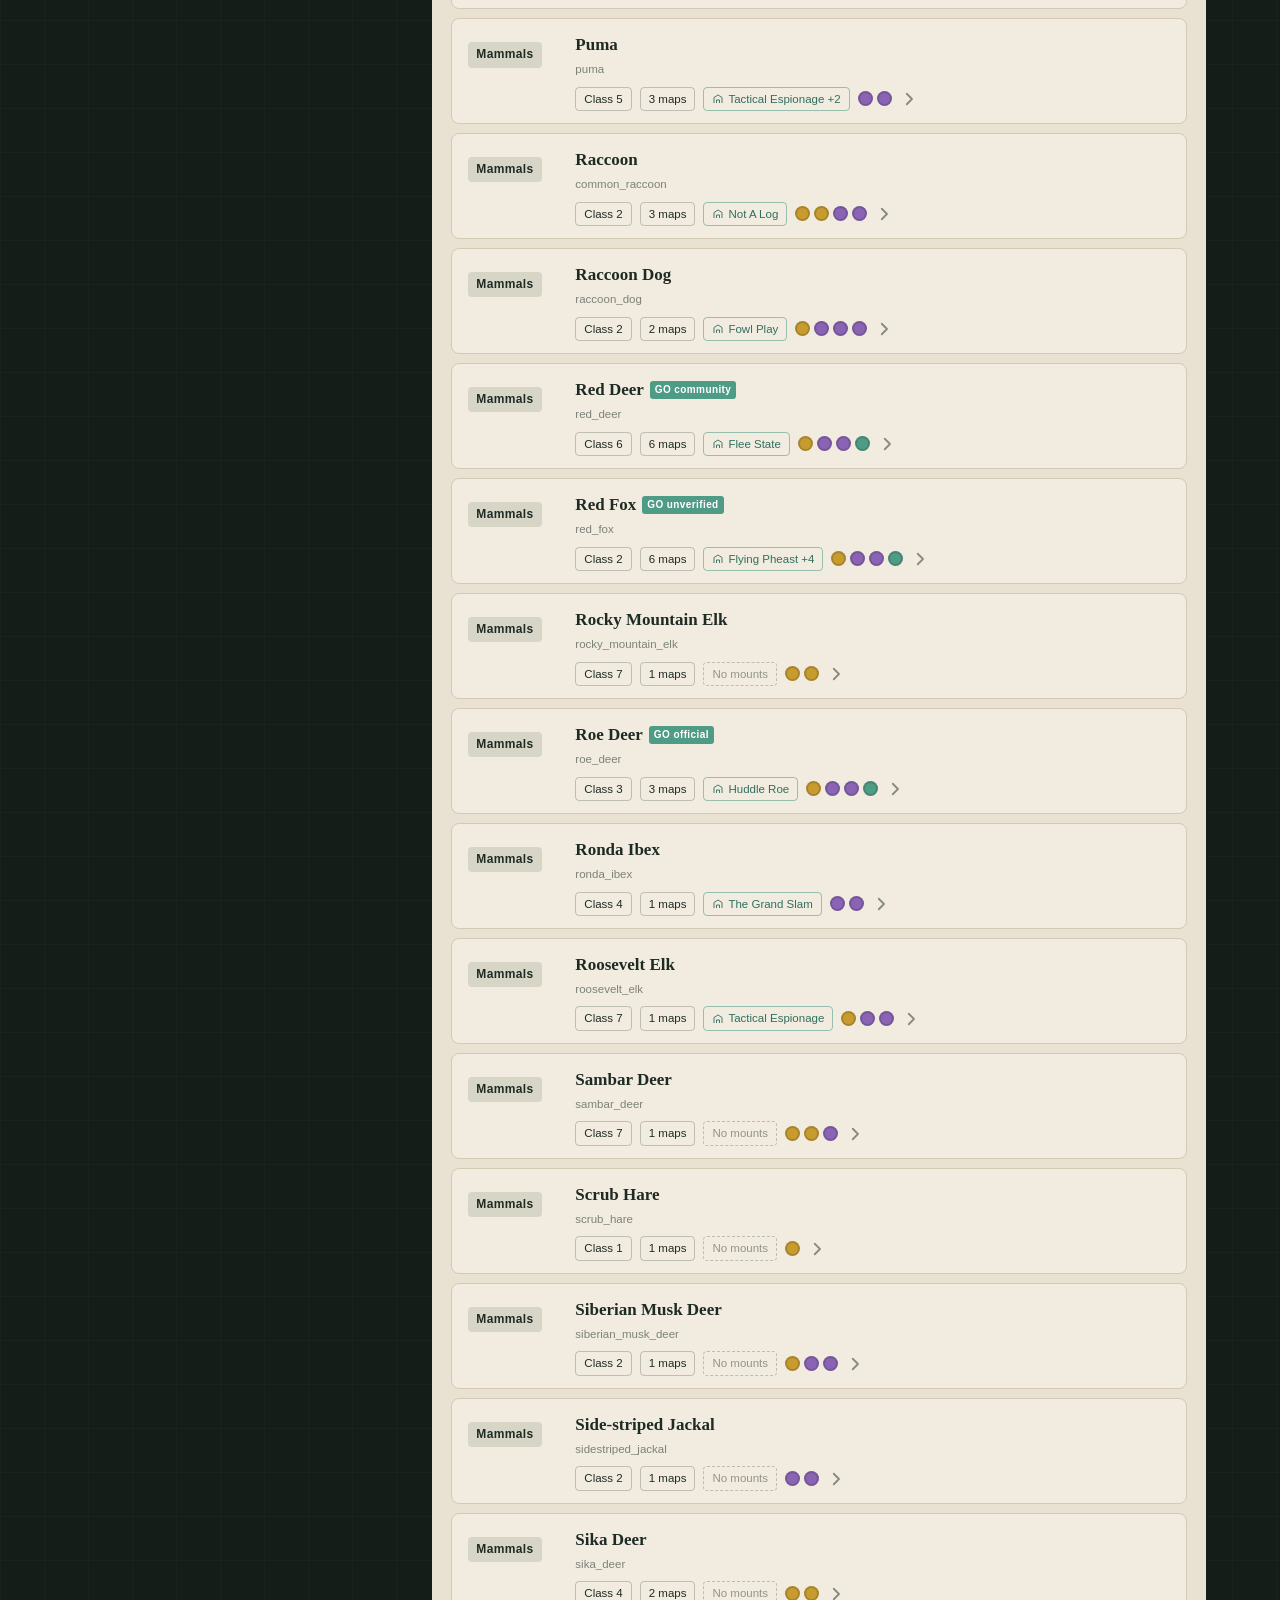
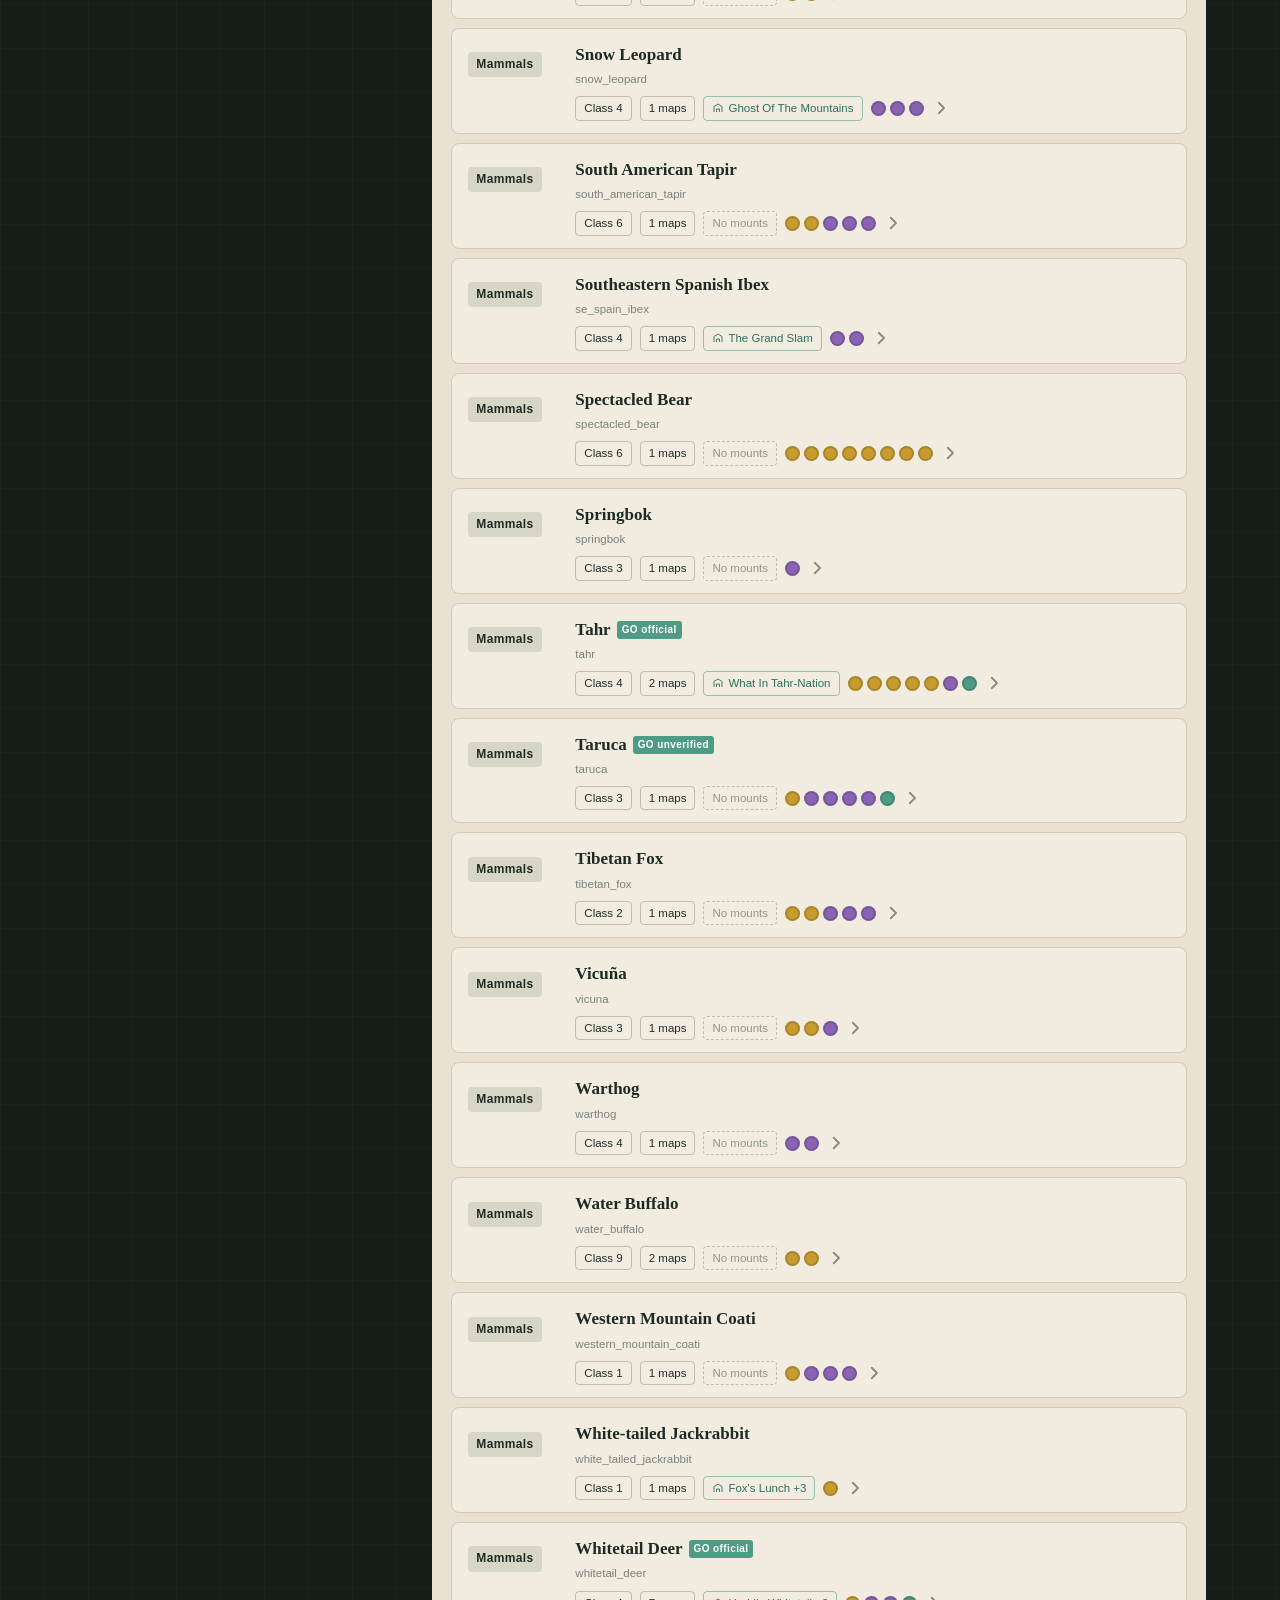
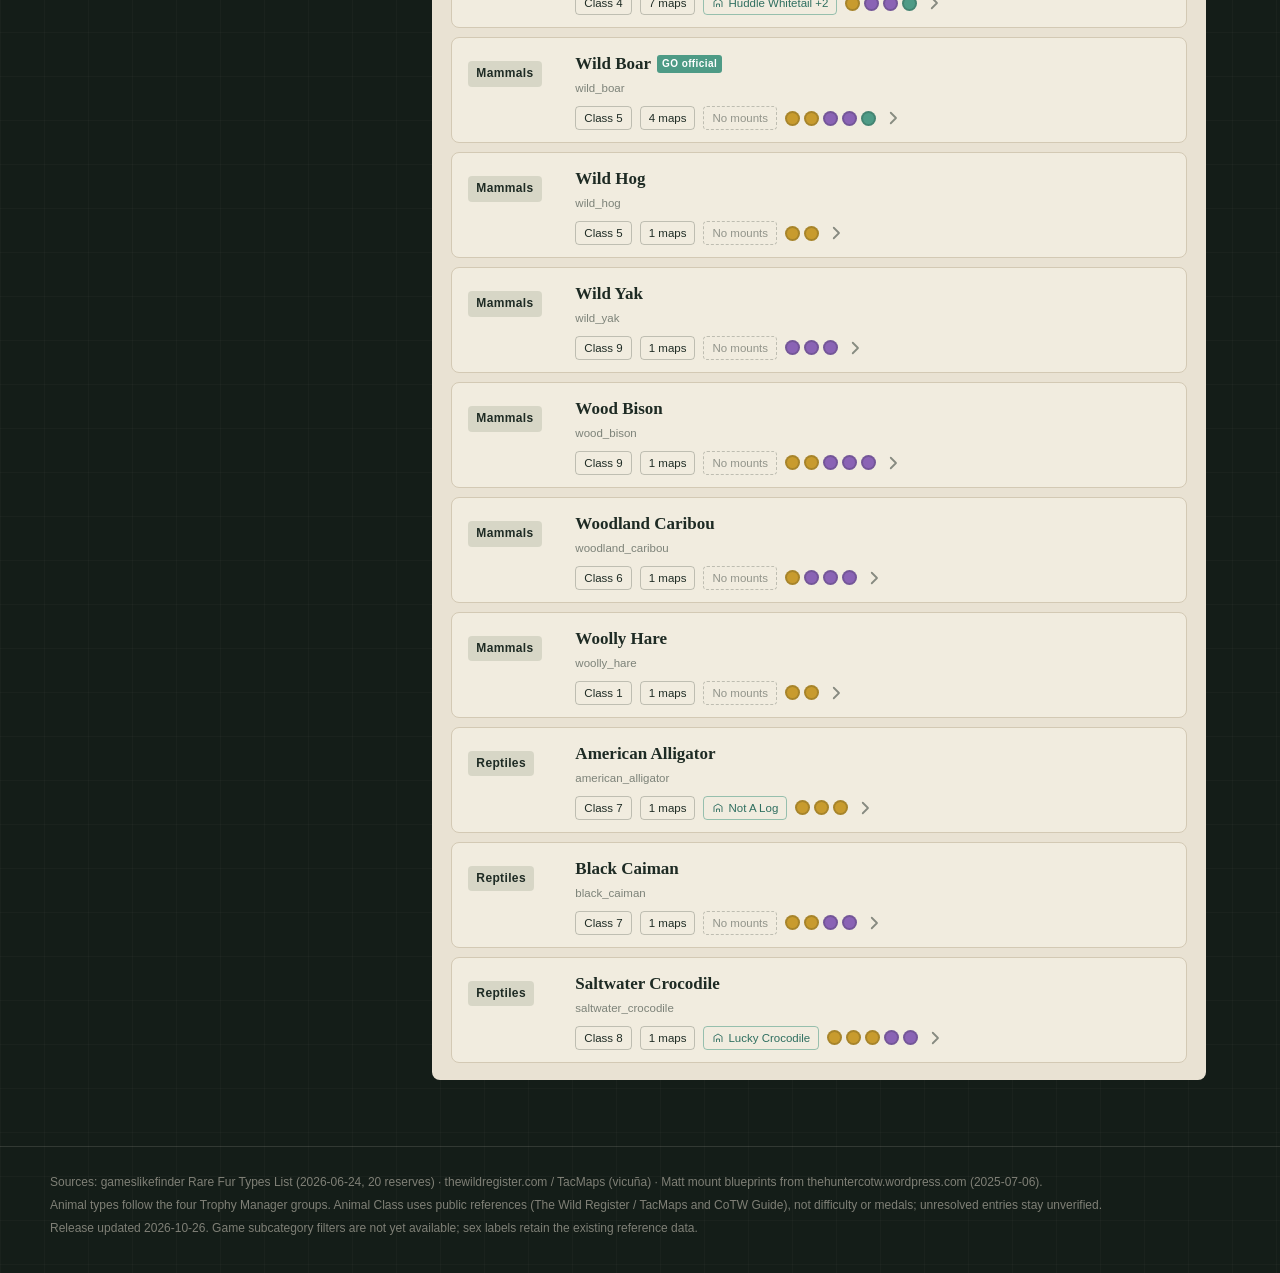
==== commit 49635854: "Publish verified catalog preview with species multiselect and game resource evidence" ====
--- a/index.html
+++ b/index.html
@@ -9,7 +9,7 @@
 <meta name="description" content="theHunter: Call of the Wild — complete catalog of all species, rare & very rare fur types, reserve maps, and Matt mount blueprints. 全物种稀有毛色图鉴：稀有毛色、地图分布、Matt 底座蓝图。">
 <title>theHunter: Call of the Wild — Rare Fur &amp; Mount Catalog</title>
 <link rel="stylesheet" href="https://miaoda.feishu.cn/fonts/css2?family=Noto+Serif+SC:wght@600;700;900&family=Noto+Sans+SC:wght@300;400;500;700&display=swap">
-<link rel="stylesheet" href="styles.css">
+<link rel="stylesheet" href="styles.css?v=8ecf02379f8a">
 </head>
 <body>
 
@@ -47,18 +47,34 @@
       <label><span data-i18n="lblFamily">动物类别</span>
         <select id="fFamily"><option value="">全部</option></select>
       </label>
+      <div class="species-field">
+        <span class="filter-label" id="speciesLabel" data-i18n="lblSpecies">物种</span>
+        <details id="fSpecies" class="species-dropdown">
+          <summary aria-labelledby="speciesLabel speciesSummary" aria-controls="speciesMenu"><span id="speciesSummary">全部物种</span><span class="rarity-chevron" aria-hidden="true"></span></summary>
+          <div id="speciesMenu" class="species-menu" role="group" aria-labelledby="speciesLabel">
+            <input type="search" id="speciesSearch" autocomplete="off" data-i18n-ph="phSpecies" placeholder="搜索物种名称或代码">
+            <div class="species-actions"><button type="button" id="speciesAll" data-i18n="allSpecies">全部物种</button><button type="button" id="speciesClear" data-i18n="rarityClear">清空</button></div>
+            <div id="speciesOptions" class="species-options"></div>
+            <p id="speciesStatus" class="species-status" aria-live="polite"></p>
+          </div>
+        </details>
+      </div>
       <label><span data-i18n="lblMap">地图</span>
         <select id="fMap"><option value="">全部</option></select>
       </label>
-      <label><span data-i18n="lblRarity">稀有度</span>
-        <select id="fRarity">
-          <option value="" data-i18n="optRareAll">全部稀有以上</option>
-          <option value="rare" data-i18n="optRare">仅含稀有</option>
-          <option value="veryrare" data-i18n="optVeryrare">仅含极稀有</option>
-          <option value="go" data-i18n="optGo">有证据支持 GO（含社区）</option>
-          <option value="go_official" data-i18n="optGoOfficial">官方来源确认 GO</option>
-        </select>
-      </label>
+      <div class="rarity-field">
+        <span class="filter-label" id="rarityLabel" data-i18n="lblRarity">稀有度</span>
+        <details id="fRarity" class="rarity-dropdown">
+          <summary aria-labelledby="rarityLabel raritySummary" aria-controls="rarityMenu"><span id="raritySummary">全部稀有以上</span><span class="rarity-chevron" aria-hidden="true"></span></summary>
+          <div id="rarityMenu" class="rarity-menu" role="group" aria-labelledby="rarityLabel">
+            <label class="rarity-option"><input type="checkbox" value="rare" checked><i class="dot dot-rare" aria-hidden="true"></i><span data-i18n="rarityRare">稀有</span></label>
+            <label class="rarity-option"><input type="checkbox" value="veryrare" checked><i class="dot dot-veryrare" aria-hidden="true"></i><span data-i18n="rarityVeryrare">极稀有</span></label>
+            <label class="rarity-option"><input type="checkbox" value="go" checked><i class="dot dot-go" aria-hidden="true"></i><span data-i18n="rarityGO">传奇</span></label>
+            <div class="rarity-actions"><button type="button" id="rarityAll" data-i18n="raritySelectAll">全选</button><button type="button" id="rarityClear" data-i18n="rarityClear">清空</button></div>
+            <p class="rarity-help" data-i18n="rarityOr">可多选，所选等级取“或”。</p>
+          </div>
+        </details>
+      </div>
       <label><span data-i18n="lblClass">动物等级</span>
         <select id="fClass"><option value="">全部</option></select>
       </label>
@@ -124,12 +140,12 @@
   <div class="foot-inner">
     <p data-i18n="footSrc">数据源：gameslikefinder《Rare Fur Types List》（2026-06-24，20 张地图）· thewildregister.com / TacMaps（骆马）· Matt 底座蓝图来自 thehuntercotw.wordpress.com（2025-07-06）。</p>
     <p data-i18n="footClasses">Animal types follow the four Trophy Manager groups. Animal Class uses public reference data, not trophy difficulty or medals; unresolved records remain unverified.</p>
-    <p data-i18n="footNote">Blue sheep &amp; Bengal tiger rarities corrected against live in-game variant data (read 2026-10-24); live data wins over third-party articles. Available online via GitHub Pages; the local copy can also be opened through index.html with its accompanying files.</p>
+    <p data-i18n="footNote">更新于2026-10-26。游戏二级分类筛选尚未提供；性别标签沿用现有参考资料。</p>
   </div>
 </footer>
 
-<script src="data.js"></script>
-<script src="game-filters.js"></script>
-<script src="app.js"></script>
+<script src="data.js?v=878ef57801be"></script>
+<script src="game-filters.js?v=cbb3968699f3"></script>
+<script src="app.js?v=0c92a9c625a3"></script>
 </body>
 </html>
--- a/styles.css
+++ b/styles.css
@@ -367,6 +367,37 @@
 }
 .note { font-size: 12.5px; color: rgba(30,43,36,0.72); margin-top: 4px; }
 
+/* ===== Verified Bengal Tiger variants: bounded rows, not merged by Chinese name ===== */
+.animal-card[data-code="bengal_tiger"] .detail-grid { grid-template-columns:1fr; }
+.tiger-furs h3 { font-size:14px; letter-spacing:0; text-transform:none; opacity:1; }
+.tiger-count { font-size:14px; margin:0 0 10px; color:var(--ink-2); }
+.detail .tiger-fur-list { gap:0; }
+.detail .tiger-fur-row { display:grid; grid-template-columns:76px minmax(0,1fr) auto; align-items:center; gap:10px; padding:9px 0; border-bottom:1px solid var(--paper-line); font-size:14px; }
+.tiger-fur-row .grade { font-size:12px; text-align:center; }
+.tiger-fur-name { min-width:0; overflow-wrap:anywhere; }
+.tiger-fur-name strong { font-weight:600; }
+.tiger-en { display:block; font-size:14px; color:rgba(30,43,36,.72); }
+.tiger-variant { white-space:nowrap; font-size:13px; font-variant-numeric:tabular-nums; }
+.tiger-config { margin-top:16px; font-size:14px; }
+.tiger-config summary { min-height:44px; padding:8px 0; cursor:pointer; }
+.tiger-config > summary { font-weight:700; border-top:1px solid var(--paper-line); }
+.tiger-config summary:focus-visible { outline:2px solid var(--safety); outline-offset:2px; }
+.tiger-config table { width:100%; table-layout:fixed; border-collapse:collapse; }
+.tiger-config th,.tiger-config td { padding:8px 4px; text-align:left; vertical-align:top; border-bottom:1px solid var(--paper-line); overflow-wrap:anywhere; }
+.tiger-config p { margin:8px 0; overflow-wrap:anywhere; }
+@media(max-width:600px){
+  .tiger-config table,.tiger-config tbody { display:block; }
+  .tiger-config thead,.tiger-config colgroup { display:none; }
+  .tiger-config tr { display:grid; grid-template-columns:28px minmax(0,1fr); padding:10px 0; border-bottom:1px solid var(--paper-line); }
+  .tiger-config td { border:0; min-width:0; }
+  .tiger-config td:last-child { grid-column:2; padding-top:0; }
+  .tiger-config td:last-child::before { content:attr(data-label); }
+  .tiger-config td:last-child br { display:none; }
+  .tiger-config td:last-child code { margin-left:8px; }
+}
+.config-code { display:block; font-size:12px; overflow-wrap:anywhere; margin:4px 0; }
+@media(min-width:1100px){.animal-card[data-code="bengal_tiger"] .detail-grid { grid-template-columns:minmax(0,2.4fr) minmax(0,1fr) minmax(0,1fr); }}
+
 /* ===== 底座速查 ===== */
 .mount-hint { font-size: 12.5px; color: rgba(30,43,36,0.72); margin: 2px 0 8px; line-height: 1.7; }
 .mount-list { list-style: none; display: grid; gap: 7px; margin-top: 2px; }
@@ -445,6 +476,77 @@
   font-size: 12px; color: rgba(233,226,211,0.5);
   margin-top: 4px;
 }
+
+/* ===== 稀有度多选下拉 ===== */
+.rarity-field { min-width:0; display:flex; flex-direction:column; gap:3px; }
+.filter-label { font-size:13px; color:rgba(233,226,211,.6); letter-spacing:.05em; }
+.rarity-dropdown { position:relative; min-width:170px; max-width:100%; }
+.rarity-dropdown summary { display:flex; align-items:center; gap:10px; min-height:44px; padding:9px 12px; border:1px solid rgba(233,226,211,.22); border-radius:6px; color:var(--paper); background:rgba(233,226,211,.08); cursor:pointer; list-style:none; font:14px/1.5 var(--sans); }
+.rarity-dropdown summary::-webkit-details-marker { display:none; }
+#raritySummary { flex:1; min-width:0; max-width:250px; white-space:nowrap; overflow:hidden; text-overflow:ellipsis; }
+.rarity-chevron { width:8px; height:8px; flex-shrink:0; border-right:2px solid var(--paper); border-bottom:2px solid var(--paper); transform:rotate(45deg); margin:-4px 2px 0; }
+.rarity-dropdown[open] .rarity-chevron { transform:rotate(225deg); margin:4px 2px 0; }
+.rarity-dropdown summary:focus-visible { outline:2px solid var(--safety); outline-offset:2px; }
+.rarity-menu { position:absolute; top:calc(100% + 6px); left:0; width:280px; max-width:calc(100vw - 32px); padding:8px; border:1px solid rgba(233,226,211,.3); border-radius:6px; background:var(--ink-2); color:var(--paper); box-shadow:0 8px 24px rgba(0,0,0,.3); z-index:30; }
+.rarity-dropdown.opens-up .rarity-menu { top:auto; bottom:calc(100% + 6px); }
+.rarity-menu { overflow-y:auto; }
+.rarity-menu .rarity-option { display:flex; flex-direction:row; align-items:center; gap:10px; min-height:44px; padding:8px 10px; cursor:pointer; color:var(--paper); font-size:14px; letter-spacing:0; }
+.rarity-option:hover { background:rgba(233,226,211,.08); border-radius:4px; }
+.rarity-option input { width:18px; height:18px; accent-color:var(--safety); flex-shrink:0; }
+.rarity-option input:focus-visible { outline:2px solid var(--safety); outline-offset:3px; }
+.rarity-actions { display:flex; gap:8px; padding:8px 4px 0; border-top:1px solid rgba(233,226,211,.15); }
+.rarity-actions button { flex:1; min-height:44px; background:rgba(233,226,211,.08); border:1px solid rgba(233,226,211,.22); border-radius:4px; color:var(--paper); cursor:pointer; font:14px var(--sans); }
+.rarity-actions button:focus-visible { outline:2px solid var(--safety); outline-offset:2px; }
+.rarity-help { color:rgba(233,226,211,.75); font-size:13px; padding:8px 4px 2px; }
+@media(max-width:768px){ .rarity-dropdown { width:100%; min-width:0; } .rarity-dropdown summary { font-size:14px; } }
+
+/* ===== Searchable species multi-select ===== */
+.species-field { min-width:0; display:flex; flex-direction:column; gap:3px; }
+.species-dropdown { position:relative; min-width:180px; max-width:100%; }
+.species-dropdown > summary { display:flex; align-items:center; gap:10px; min-height:44px; padding:9px 12px; border:1px solid rgba(233,226,211,.22); border-radius:6px; color:var(--paper); background:rgba(233,226,211,.08); cursor:pointer; list-style:none; font:14px/1.5 var(--sans); }
+.species-dropdown > summary::-webkit-details-marker { display:none; }
+#speciesSummary { flex:1; min-width:0; max-width:210px; white-space:nowrap; overflow:hidden; text-overflow:ellipsis; }
+.species-dropdown[open] .rarity-chevron { transform:rotate(225deg); margin:4px 2px 0; }
+.species-dropdown summary:focus-visible { outline:2px solid var(--safety); outline-offset:2px; }
+.species-menu { position:absolute; top:calc(100% + 6px); left:0; width:340px; max-width:calc(100vw - 32px); padding:10px; border:1px solid rgba(233,226,211,.3); border-radius:6px; background:var(--ink-2); color:var(--paper); box-shadow:0 8px 24px rgba(0,0,0,.3); z-index:31; }
+.species-dropdown[open] .species-menu { display:flex; flex-direction:column; }
+.species-dropdown.opens-up .species-menu { top:auto; bottom:calc(100% + 6px); }
+#speciesSearch { flex-shrink:0; width:100%; min-height:44px; padding:8px 10px; background:rgba(233,226,211,.08); border:1px solid rgba(233,226,211,.22); border-radius:4px; color:var(--paper); font:16px var(--sans); }
+#speciesSearch::placeholder { color:rgba(233,226,211,.65); }
+.species-actions { flex-shrink:0; display:flex; gap:8px; margin:8px 0; }
+.species-actions button { flex:1; min-height:44px; background:rgba(233,226,211,.08); border:1px solid rgba(233,226,211,.22); border-radius:4px; color:var(--paper); font:14px var(--sans); cursor:pointer; }
+.species-options { min-height:0; flex:1; overflow-y:auto; overscroll-behavior:contain; }
+.filters .species-option { display:flex; flex-direction:row; align-items:center; gap:10px; min-height:52px; padding:8px; font-size:14px; color:var(--paper); letter-spacing:0; cursor:pointer; }
+.species-option:hover { background:rgba(233,226,211,.08); }
+.species-option input { width:18px; height:18px; flex-shrink:0; accent-color:var(--safety); }
+.species-option > span { min-width:0; }
+.species-name { display:block; overflow-wrap:anywhere; }
+.species-code { display:block; font-size:12px; color:rgba(233,226,211,.65); overflow-wrap:anywhere; }
+.species-status,.species-empty { font-size:13px; margin:6px 4px 0; flex-shrink:0; }
+.species-menu button:focus-visible,.species-menu input:focus-visible { outline:2px solid var(--safety); outline-offset:2px; }
+@media(max-width:768px){ .species-field,.species-dropdown { width:100%; min-width:0; } }
+
+/* ===== Verified configuration evidence; reference frequency remains separate ===== */
+.config-inline { display:block; margin:4px 0 8px; padding-left:2px; font-size:14px; line-height:1.6; color:#345448; }
+.config-evidence > summary,.config-resource-list > summary { min-height:44px; display:flex; align-items:center; cursor:pointer; font-size:14px; }
+.config-evidence > p { font-size:14px; line-height:1.65; overflow-wrap:anywhere; }
+.config-entries { margin-top:14px; }
+.config-entry { padding:14px 0; border-top:1px solid rgba(30,43,36,.18); min-width:0; }
+.config-entry h4 { font-size:16px; margin:0 0 9px; }
+.config-comparison { display:grid; grid-template-columns:minmax(0,1fr); gap:7px; }
+.config-comparison > div { display:flex; flex-wrap:wrap; align-items:baseline; gap:5px 12px; padding:7px 9px; background:rgba(30,43,36,.045); min-width:0; }
+.config-comparison span,.config-mapping { font-size:14px; line-height:1.6; }
+.config-comparison strong { font-size:14px; overflow-wrap:anywhere; }
+.config-mapping code,.config-display-key,.config-path code { overflow-wrap:anywhere; white-space:normal; font-size:14px; }
+.config-resource-list { margin-top:4px; }
+.config-display-key { display:block; margin:6px 0; }
+.config-resource-list ul { list-style:none; padding:0; margin:0; }
+.config-resource-list li { display:block; padding:10px 0; margin:0; border-top:1px solid rgba(30,43,36,.12); min-width:0; }
+.config-variant-head { display:flex; flex-wrap:wrap; justify-content:space-between; gap:6px 14px; font-size:14px; line-height:1.6; }
+.config-path { display:block; margin-top:8px; min-width:0; }
+.config-path > span { display:block; font-size:14px; line-height:1.6; color:#345448; }
+.config-path > code { display:block; }
+@media(min-width:769px) { .config-comparison { grid-template-columns:repeat(2,minmax(0,1fr)); } }
 
 /* ===== 移动端 ===== */
 @media (max-width: 768px) {
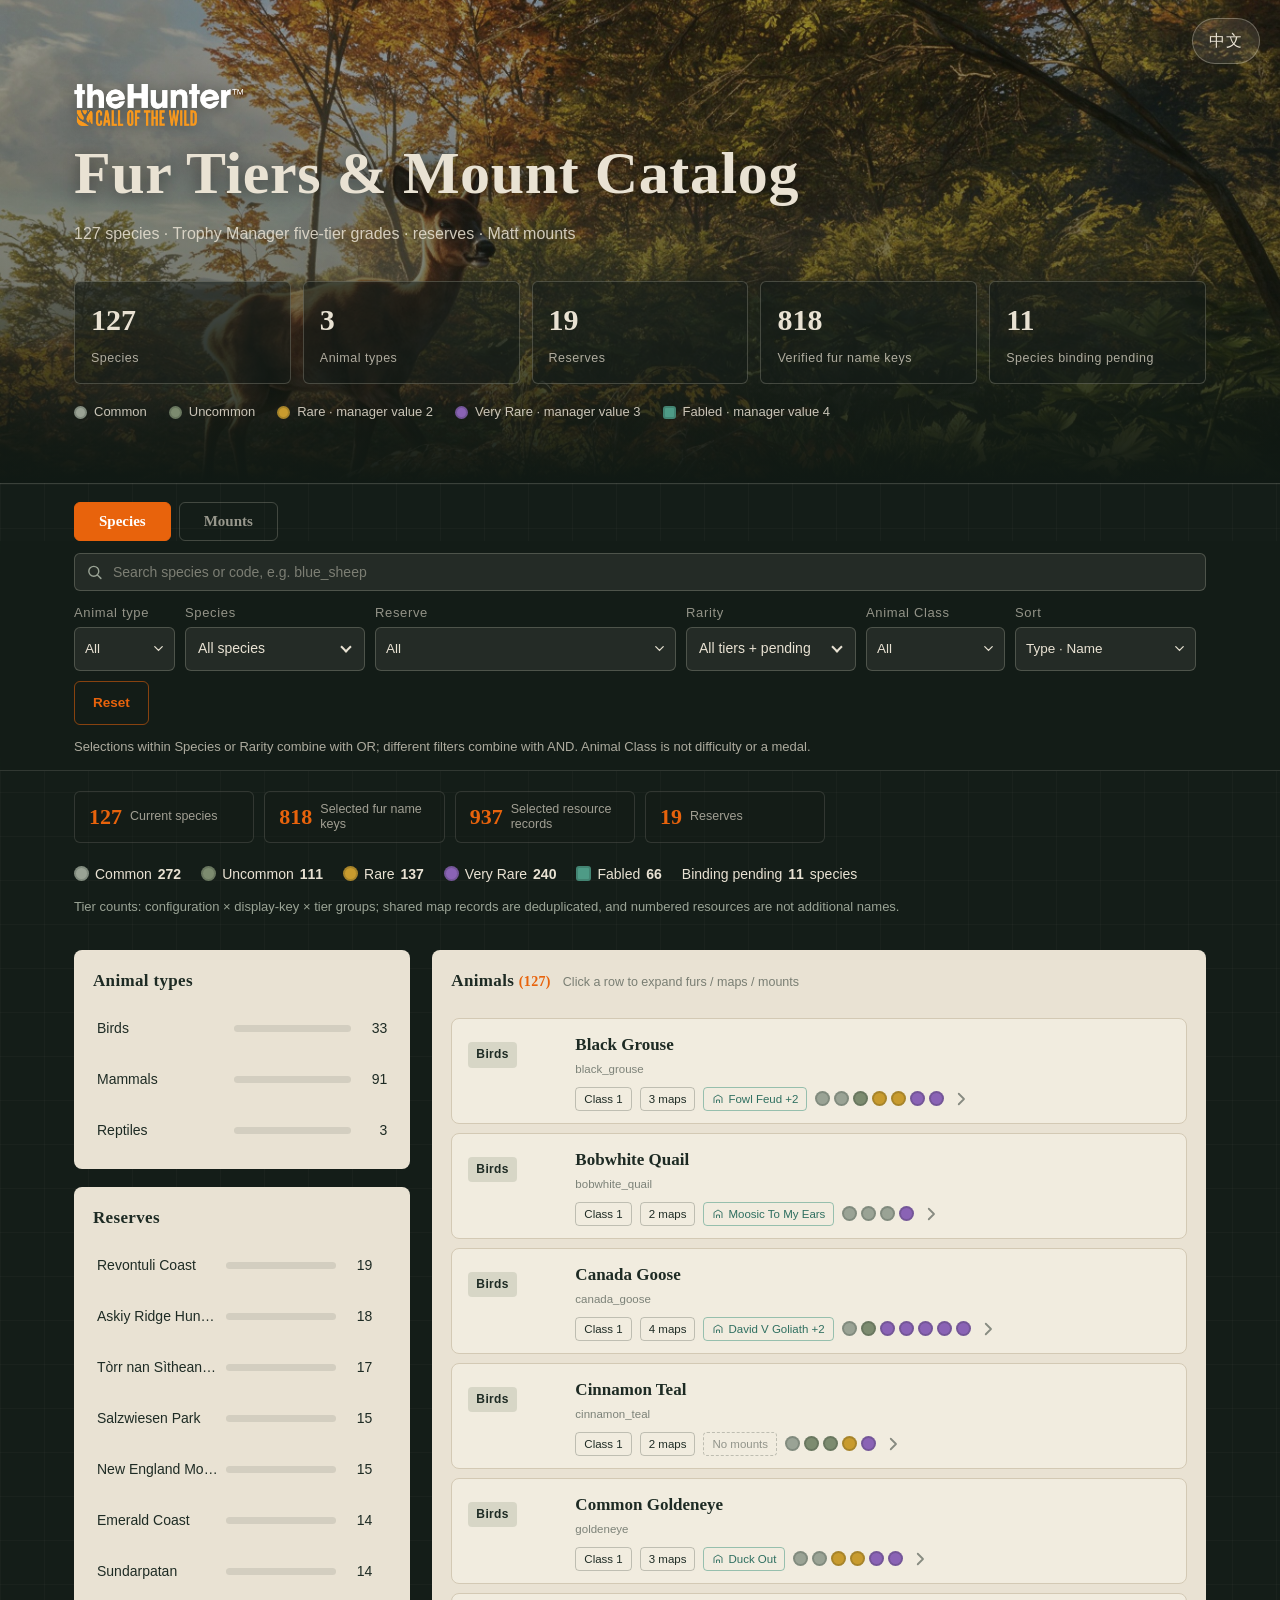
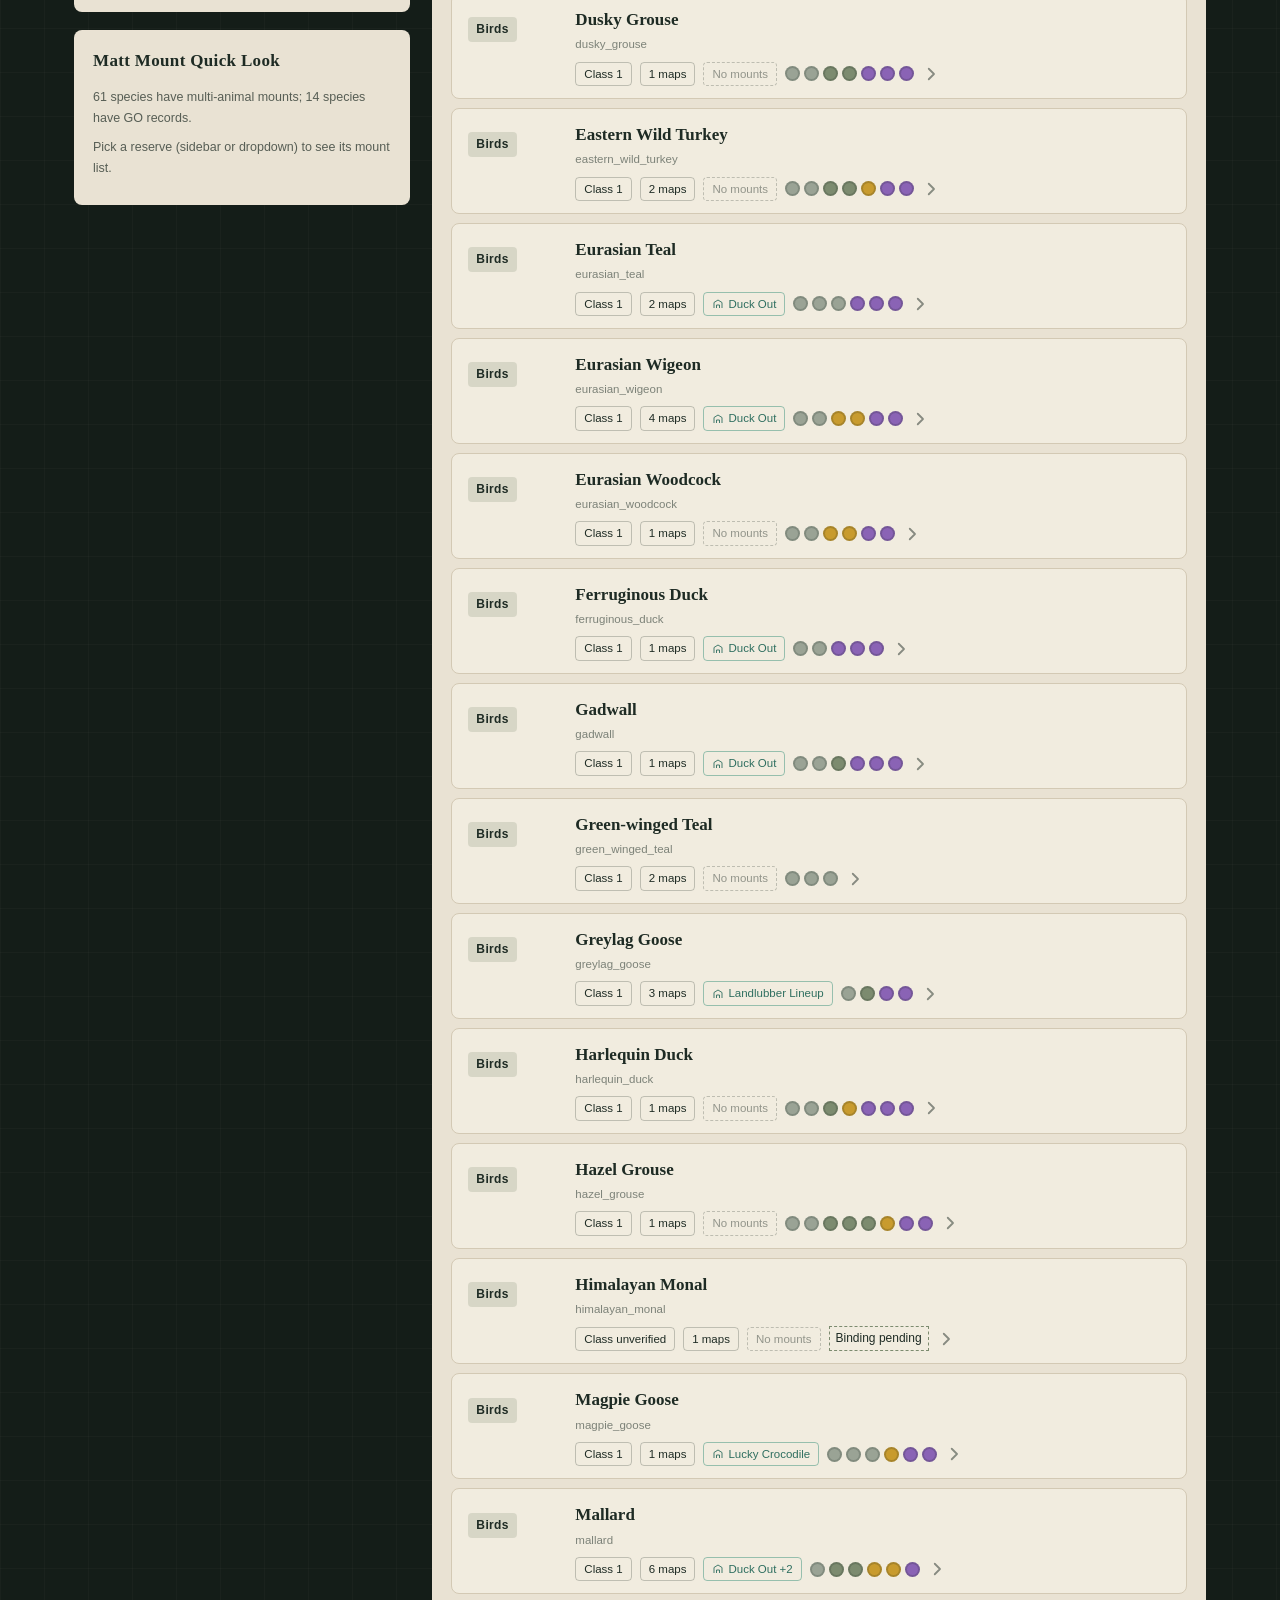
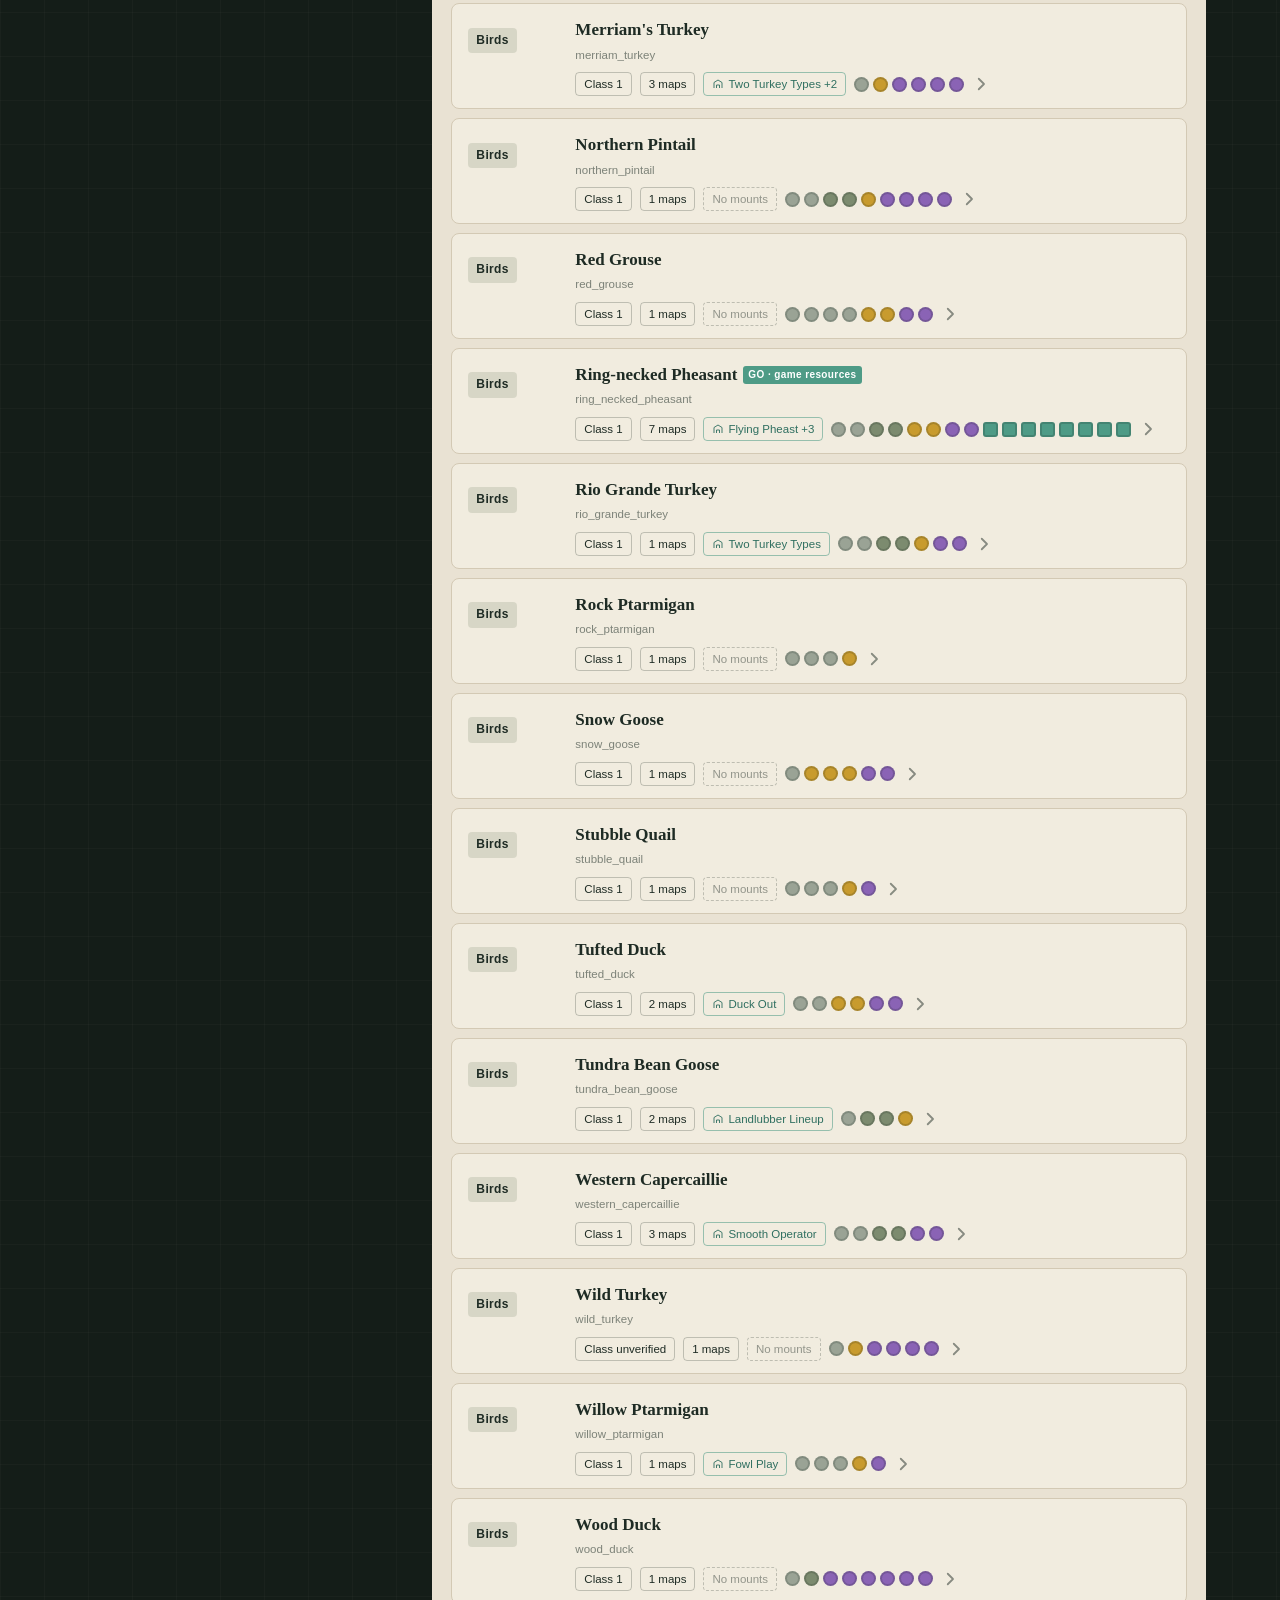
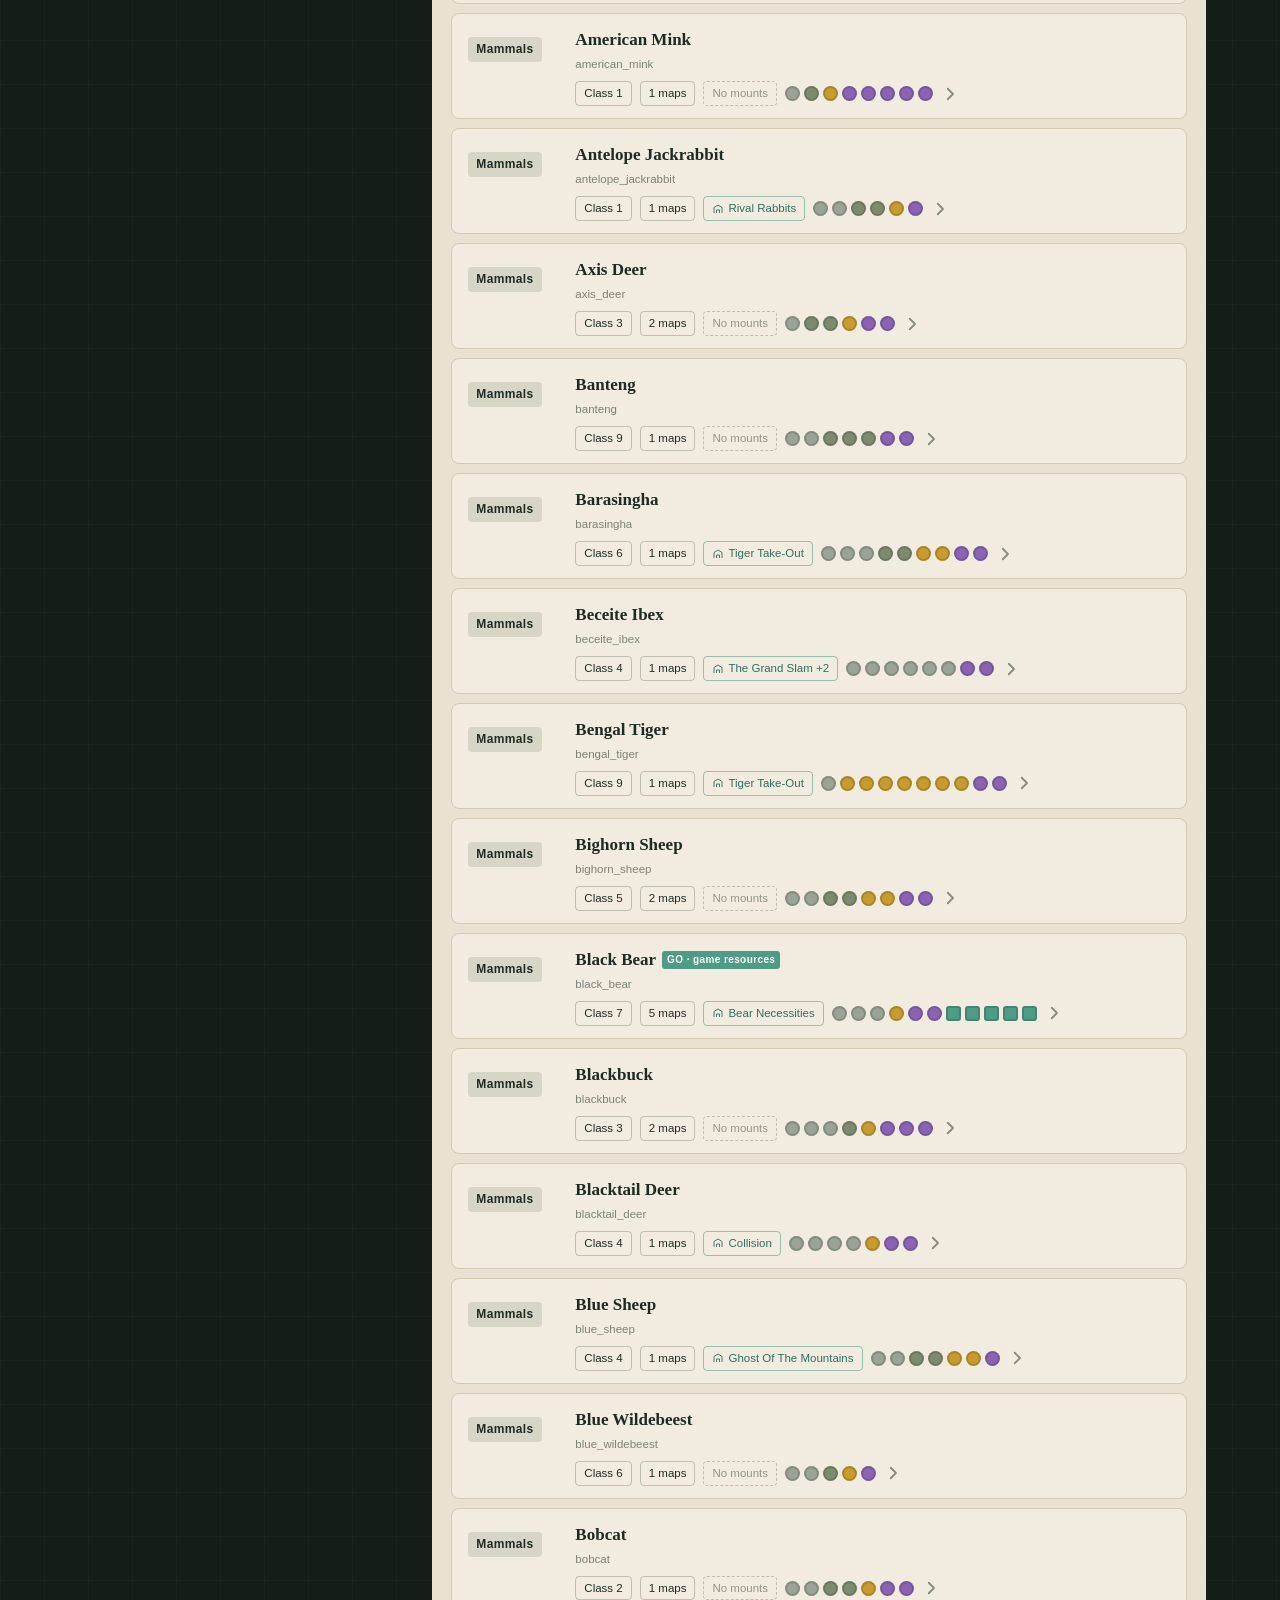
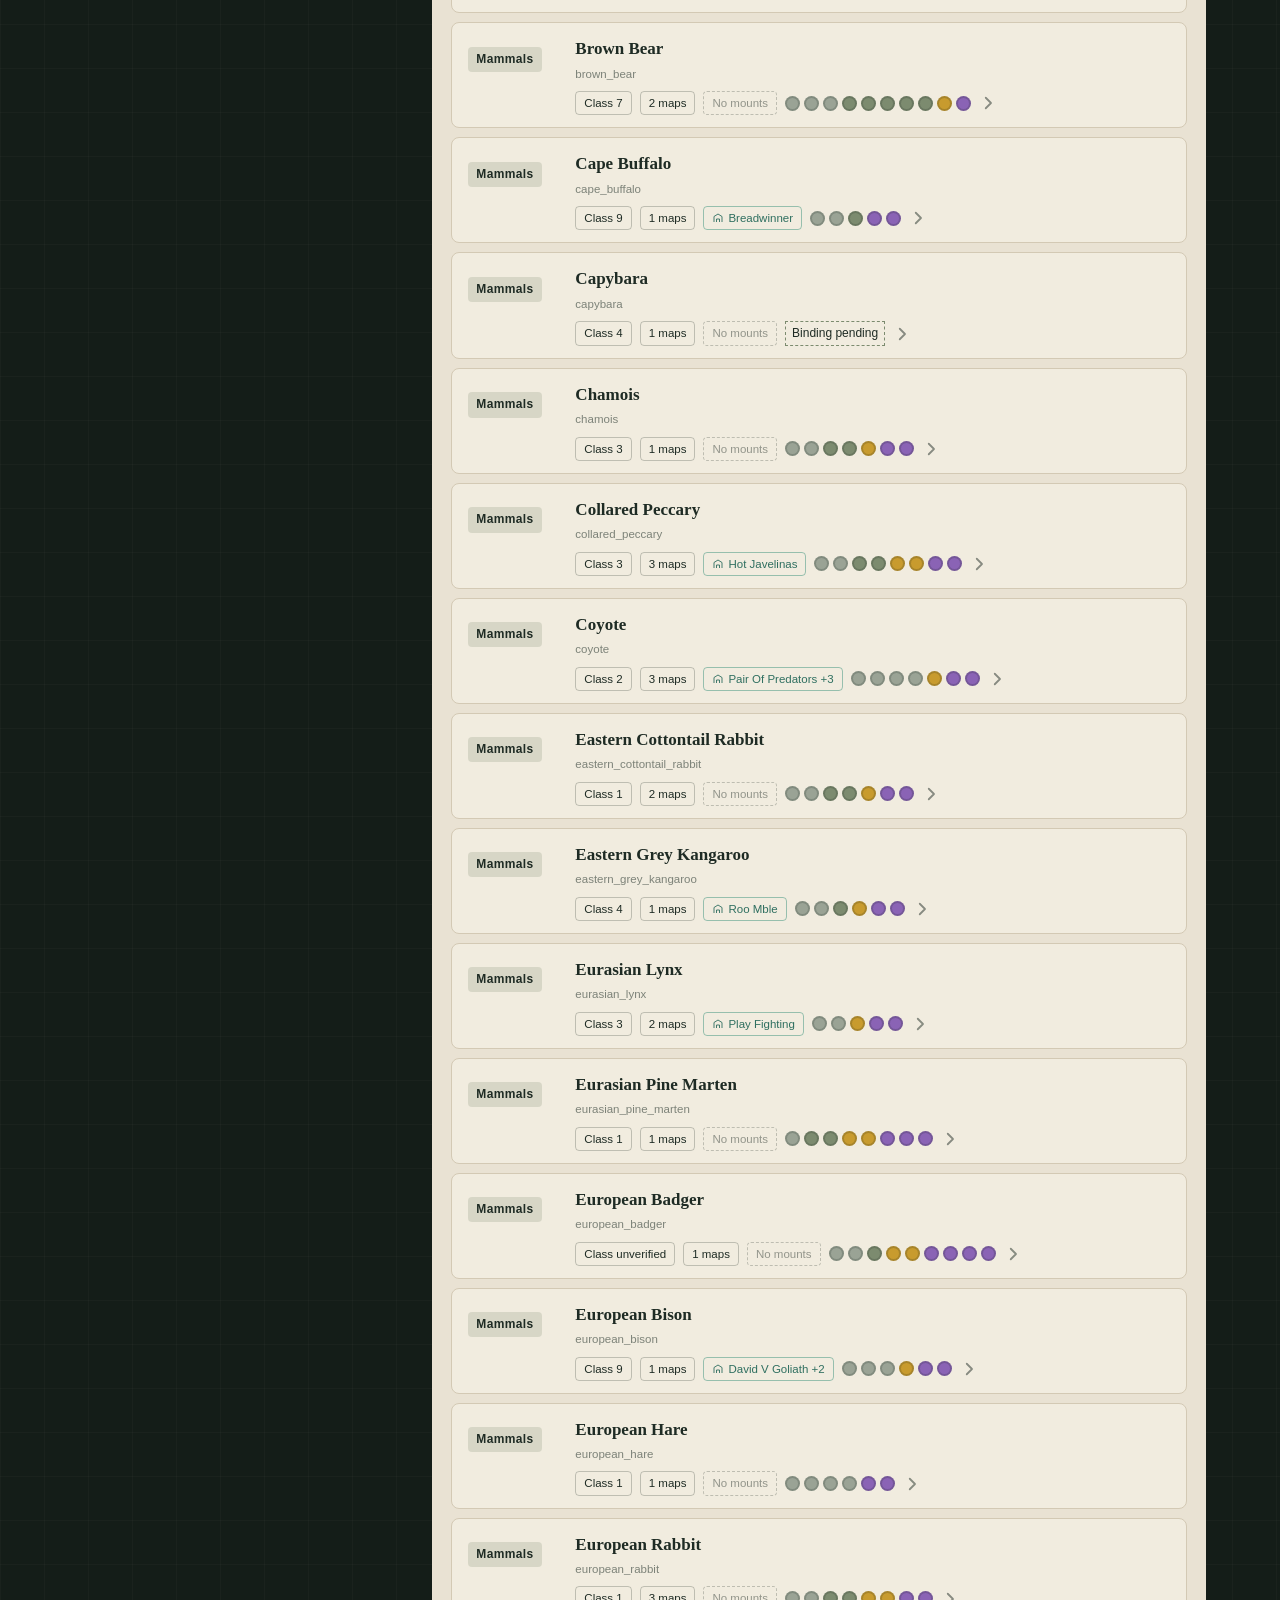
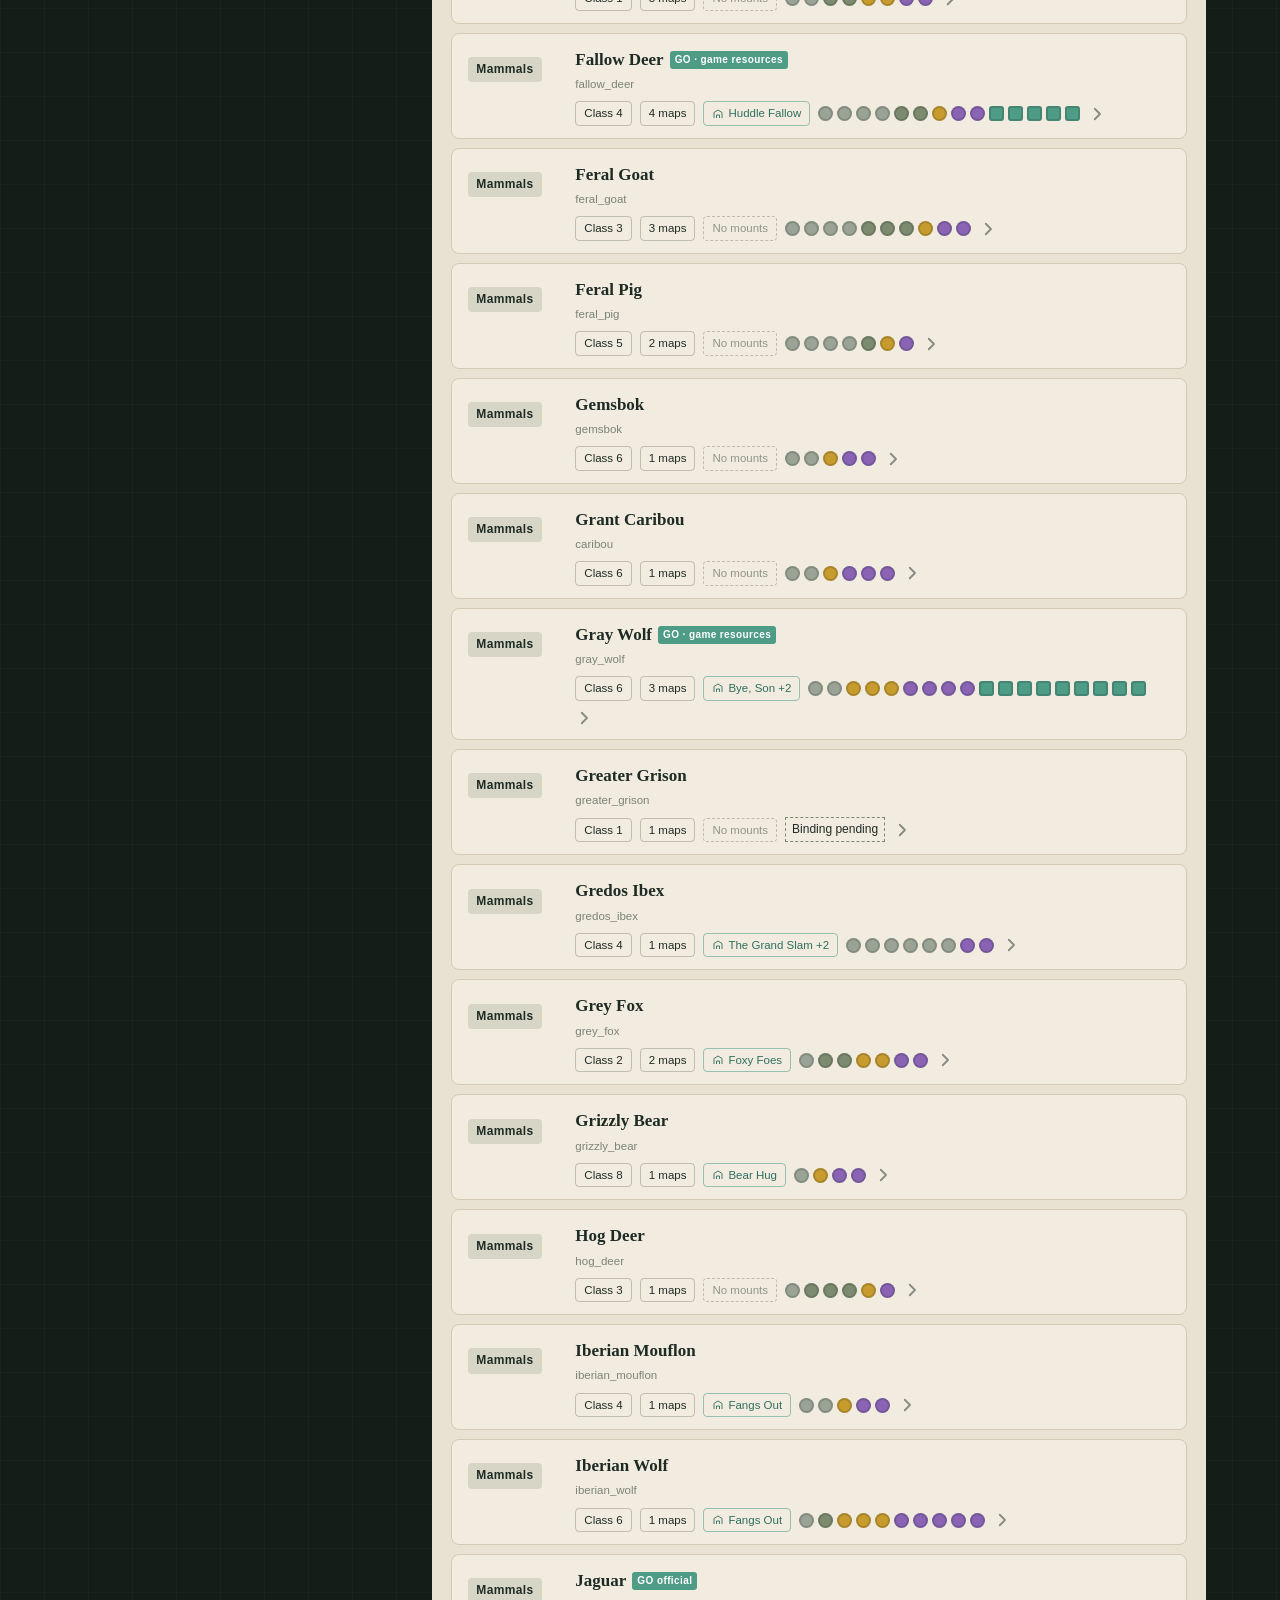
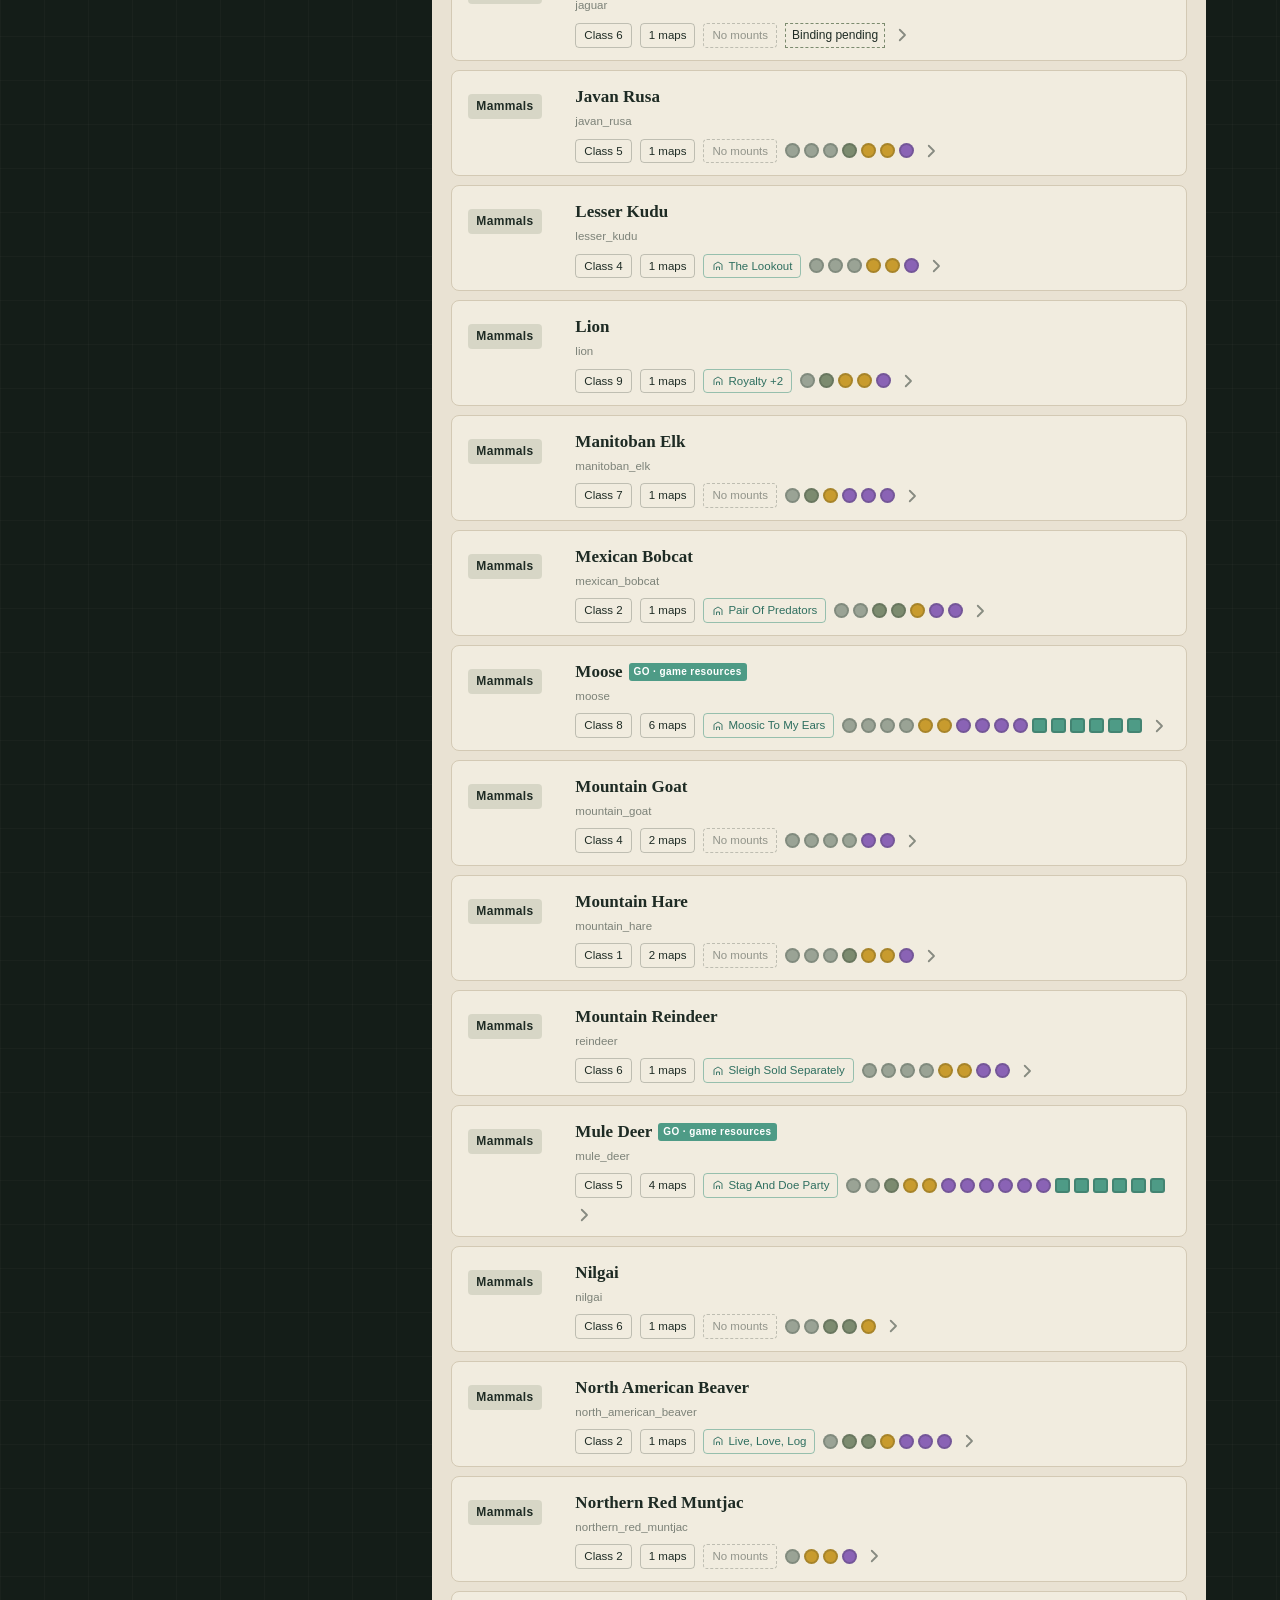
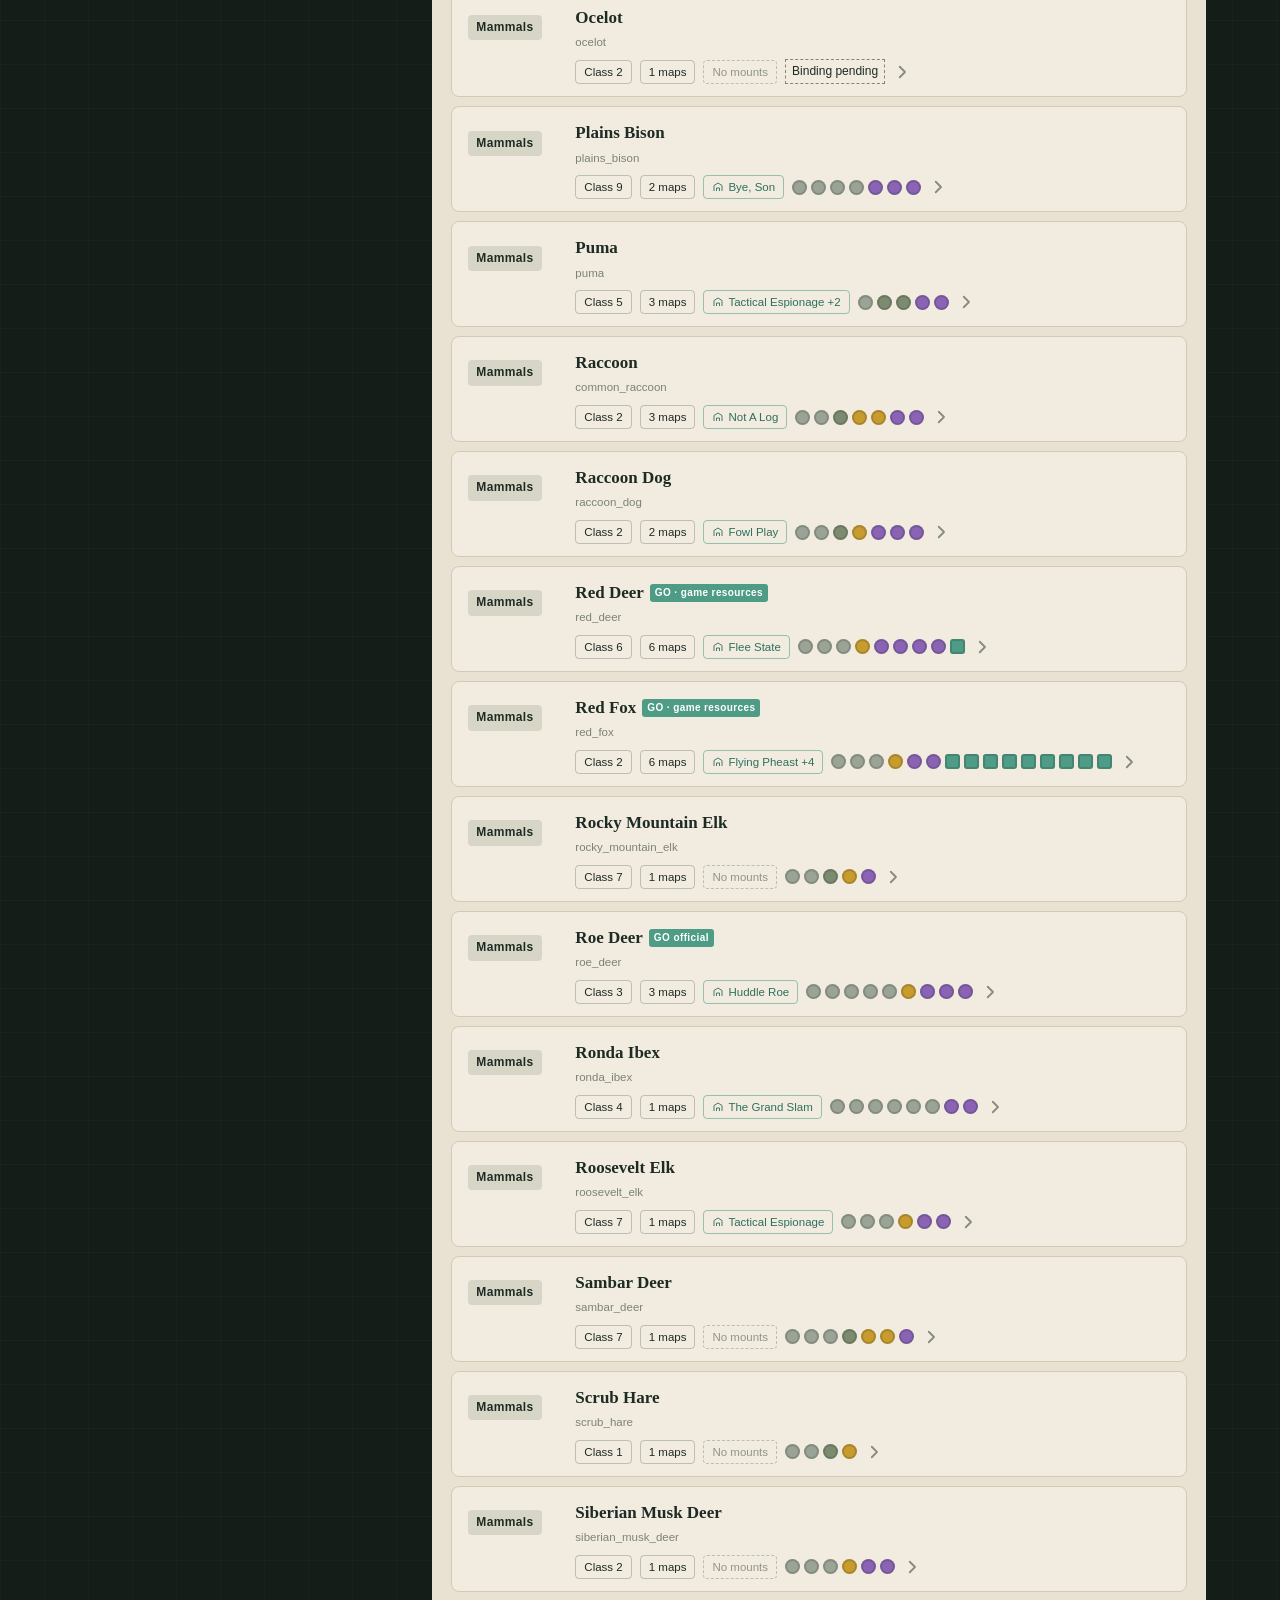
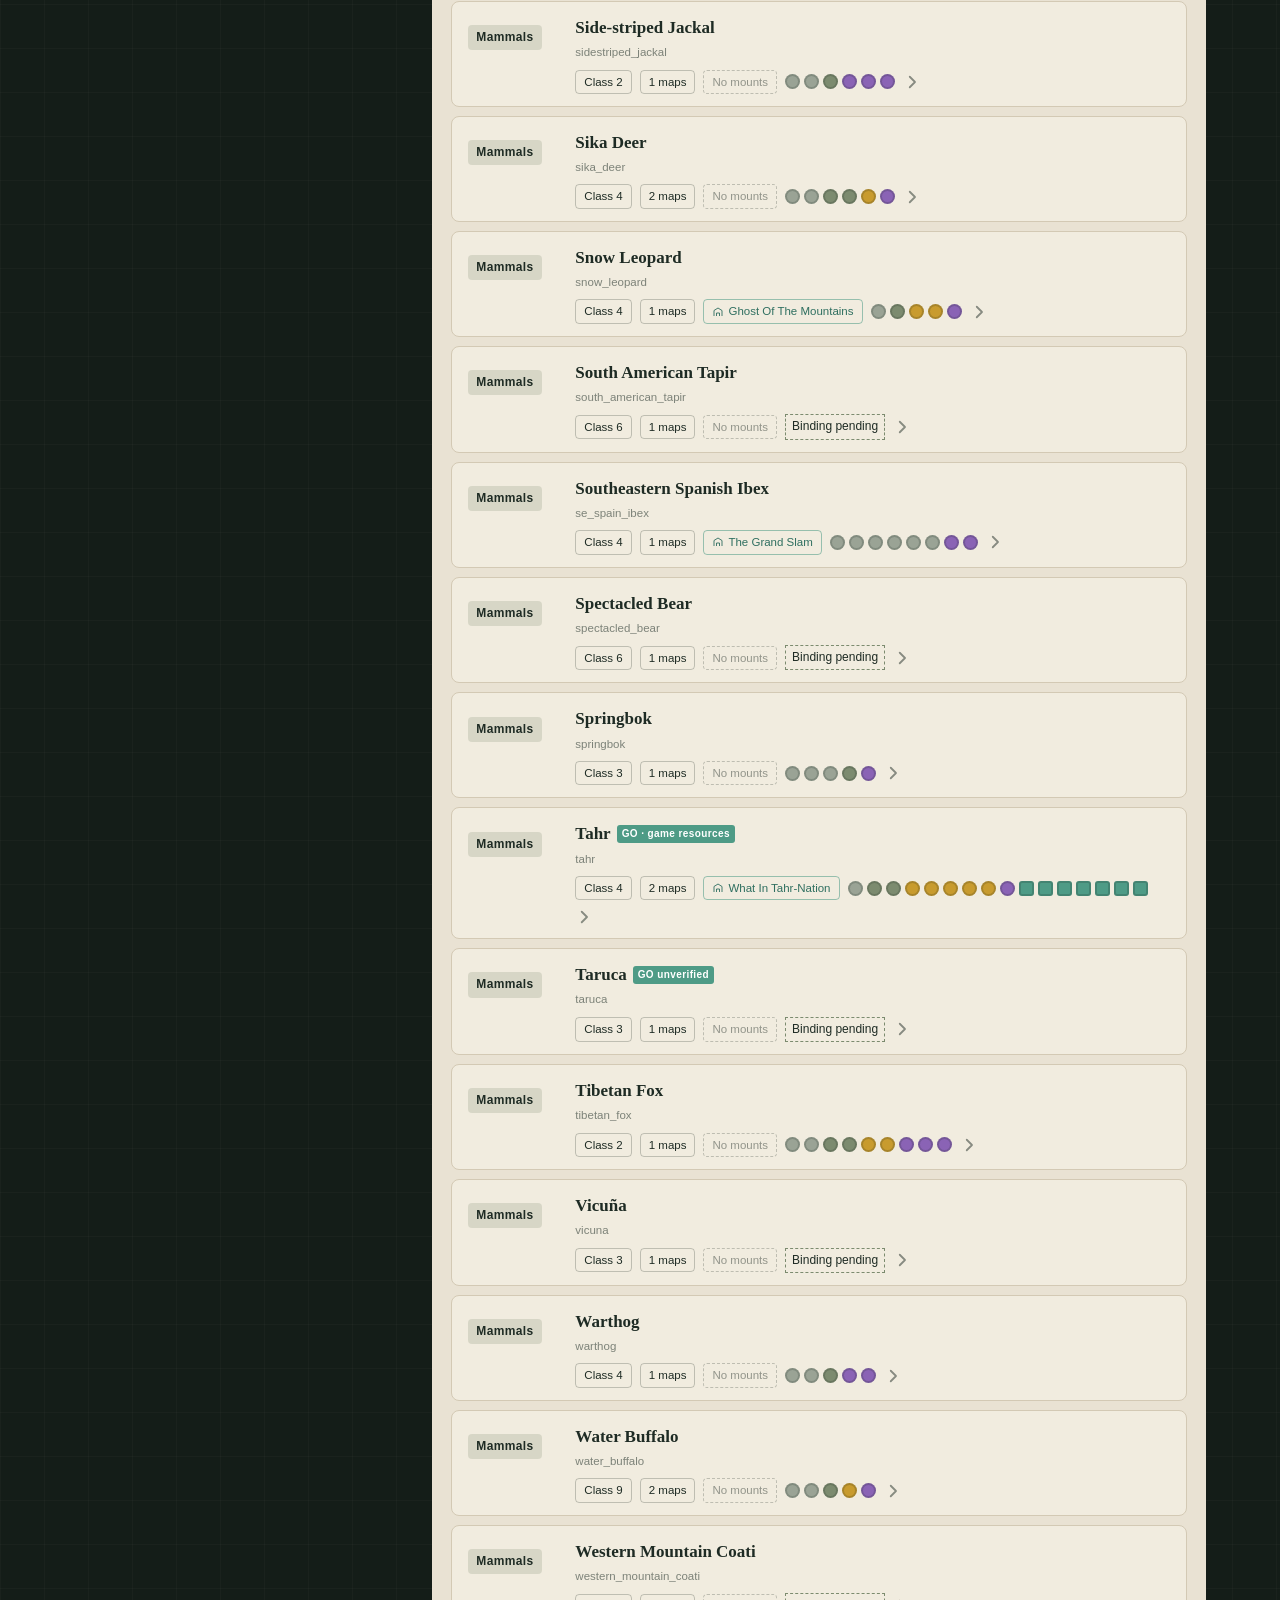
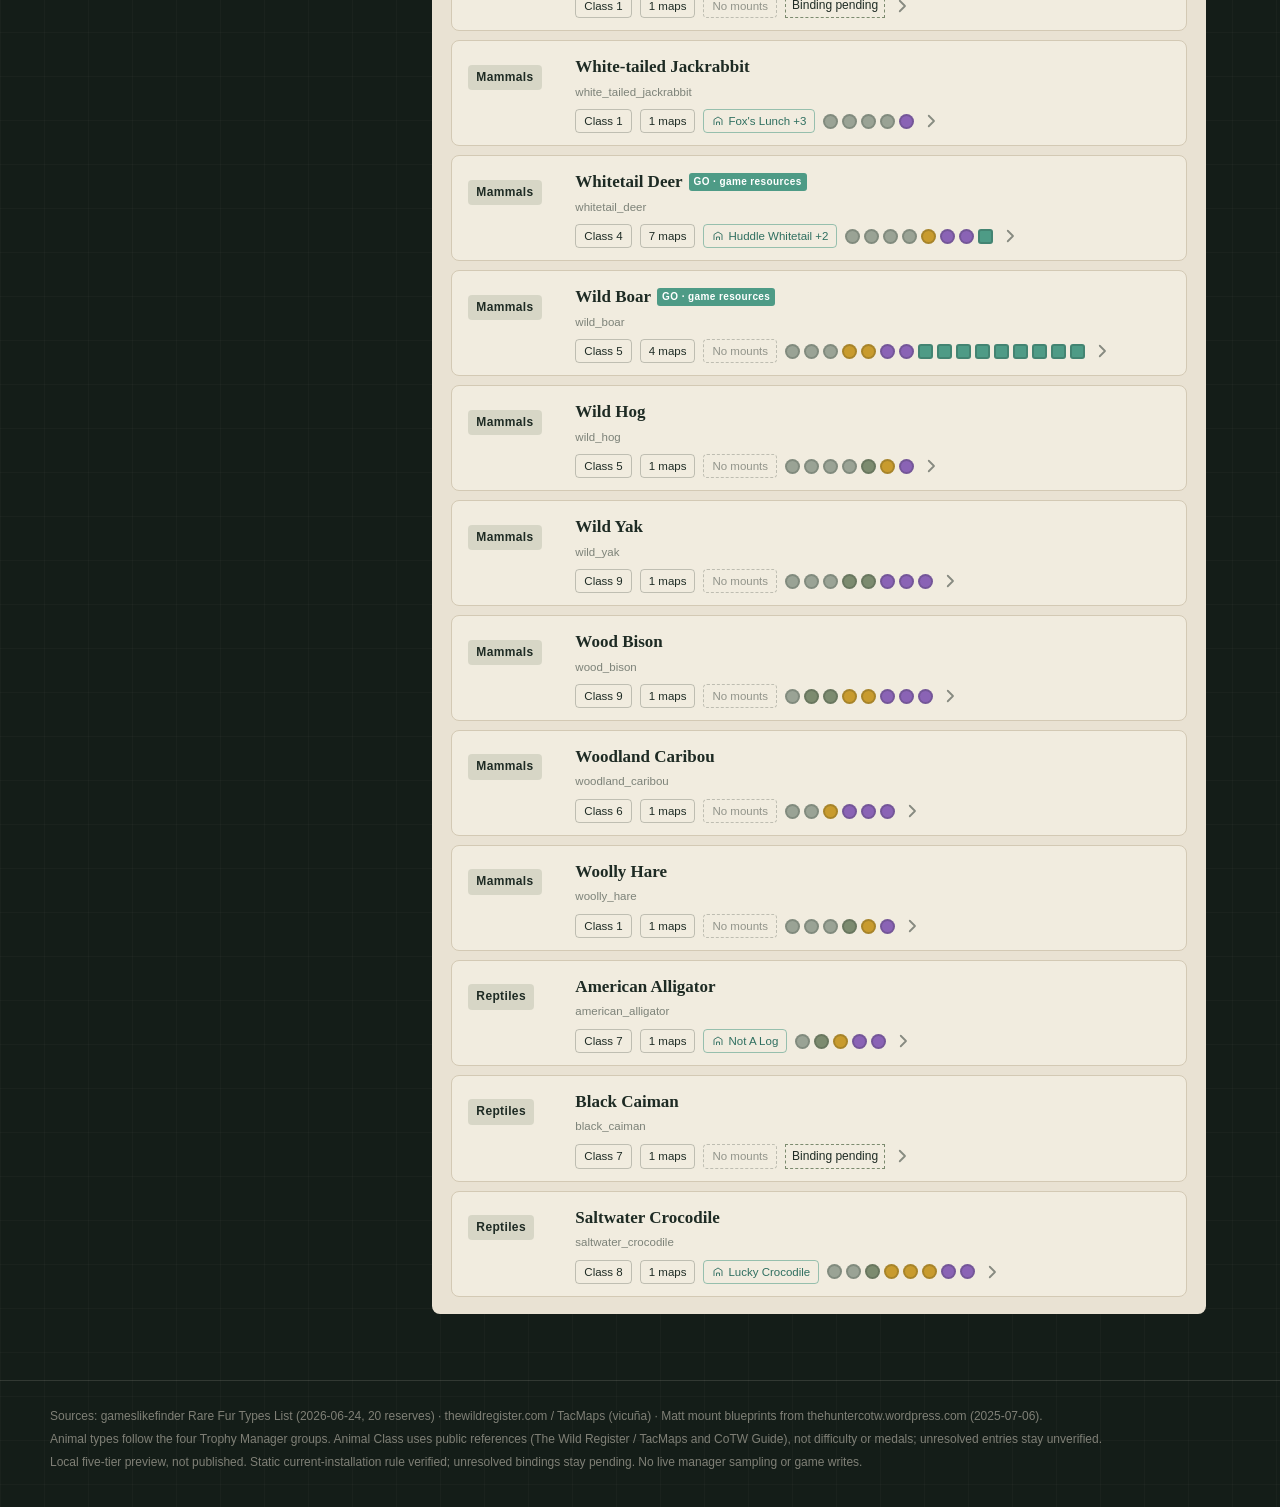
==== commit c9defdb6: "Publish five-tier rarity catalog: manager-verified rarity mapping, official map and duck name fixes," ====
--- a/index.html
+++ b/index.html
@@ -7,9 +7,9 @@
 <link rel="apple-touch-icon" href="assets/favicon.png">
 <meta name="google-site-verification" content="28jOzchfS-WtsAz9R86f2Y_HV2xLQfrnDylIVcfvE4c" />
 <meta name="description" content="theHunter: Call of the Wild — complete catalog of all species, rare & very rare fur types, reserve maps, and Matt mount blueprints. 全物种稀有毛色图鉴：稀有毛色、地图分布、Matt 底座蓝图。">
-<title>theHunter: Call of the Wild — Rare Fur &amp; Mount Catalog</title>
+<title>theHunter: Call of the Wild — Fur Tiers &amp; Mount Catalog</title>
 <link rel="stylesheet" href="https://miaoda.feishu.cn/fonts/css2?family=Noto+Serif+SC:wght@600;700;900&family=Noto+Sans+SC:wght@300;400;500;700&display=swap">
-<link rel="stylesheet" href="styles.css?v=8ecf02379f8a">
+<link rel="stylesheet" href="styles.css?v=4de6af1dfbb4">
 </head>
 <body>
 
@@ -22,10 +22,12 @@
     <h1 class="hero-title" data-i18n="heroTitle">全物种稀有毛色图鉴</h1>
     <p class="hero-sub" data-i18n="heroSub">127 种动物 · 稀有毛色 · 地图分布 · Matt 底座蓝图 —— 一站查清值得打的每一只</p>
     <div class="hero-stats" id="heroStats"></div>
-    <div class="hero-legend" aria-label="毛色图例">
-      <span class="hlg"><i class="dot dot-rare"></i><span data-i18n="lgRare">稀有毛色（0.1%–1%）</span></span>
-      <span class="hlg"><i class="dot dot-veryrare"></i><span data-i18n="lgVeryrare">极稀有毛色（&lt;0.1%）</span></span>
-      <span class="hlg"><i class="dot dot-go"></i><span data-i18n="lgGo">有 Great One 传奇毛色</span></span>
+    <div class="hero-legend" aria-label="管理器五档毛色图例">
+      <span class="hlg"><i class="dot dot-manager-common"></i><span data-i18n="rarityCommon">普通</span></span>
+      <span class="hlg"><i class="dot dot-manager-uncommon"></i><span data-i18n="rarityUncommon">少有</span></span>
+      <span class="hlg"><i class="dot dot-manager-rare"></i><span data-i18n="lgRare">稀有</span></span>
+      <span class="hlg"><i class="dot dot-manager-veryrare"></i><span data-i18n="lgVeryrare">罕见</span></span>
+      <span class="hlg"><i class="dot dot-manager-fabled"></i><span data-i18n="lgGo">珍稀</span></span>
     </div>
   </div>
 </header>
@@ -65,11 +67,14 @@
       <div class="rarity-field">
         <span class="filter-label" id="rarityLabel" data-i18n="lblRarity">稀有度</span>
         <details id="fRarity" class="rarity-dropdown">
-          <summary aria-labelledby="rarityLabel raritySummary" aria-controls="rarityMenu"><span id="raritySummary">全部稀有以上</span><span class="rarity-chevron" aria-hidden="true"></span></summary>
+          <summary aria-labelledby="rarityLabel raritySummary" aria-controls="rarityMenu"><span id="raritySummary">全部档位与待核</span><span class="rarity-chevron" aria-hidden="true"></span></summary>
           <div id="rarityMenu" class="rarity-menu" role="group" aria-labelledby="rarityLabel">
-            <label class="rarity-option"><input type="checkbox" value="rare" checked><i class="dot dot-rare" aria-hidden="true"></i><span data-i18n="rarityRare">稀有</span></label>
-            <label class="rarity-option"><input type="checkbox" value="veryrare" checked><i class="dot dot-veryrare" aria-hidden="true"></i><span data-i18n="rarityVeryrare">极稀有</span></label>
-            <label class="rarity-option"><input type="checkbox" value="go" checked><i class="dot dot-go" aria-hidden="true"></i><span data-i18n="rarityGO">传奇</span></label>
+            <label class="rarity-option"><input type="checkbox" value="common" checked><i class="dot dot-manager-common" aria-hidden="true"></i><span data-i18n="rarityCommon">普通</span></label>
+            <label class="rarity-option"><input type="checkbox" value="uncommon" checked><i class="dot dot-manager-uncommon" aria-hidden="true"></i><span data-i18n="rarityUncommon">少有</span></label>
+            <label class="rarity-option"><input type="checkbox" value="rare" checked><i class="dot dot-manager-rare" aria-hidden="true"></i><span data-i18n="rarityRare">稀有</span></label>
+            <label class="rarity-option"><input type="checkbox" value="veryrare" checked><i class="dot dot-manager-veryrare" aria-hidden="true"></i><span data-i18n="rarityVeryrare">罕见</span></label>
+            <label class="rarity-option"><input type="checkbox" value="fabled" checked><i class="dot dot-manager-fabled" aria-hidden="true"></i><span data-i18n="rarityFabled">珍稀</span></label>
+            <label class="rarity-option"><input type="checkbox" value="pending" checked><i class="dot dot-manager-pending" aria-hidden="true"></i><span data-i18n="rarityPending">绑定待核</span></label>
             <div class="rarity-actions"><button type="button" id="rarityAll" data-i18n="raritySelectAll">全选</button><button type="button" id="rarityClear" data-i18n="rarityClear">清空</button></div>
             <p class="rarity-help" data-i18n="rarityOr">可多选，所选等级取“或”。</p>
           </div>
@@ -140,12 +145,13 @@
   <div class="foot-inner">
     <p data-i18n="footSrc">数据源：gameslikefinder《Rare Fur Types List》（2026-06-24，20 张地图）· thewildregister.com / TacMaps（骆马）· Matt 底座蓝图来自 thehuntercotw.wordpress.com（2025-07-06）。</p>
     <p data-i18n="footClasses">Animal types follow the four Trophy Manager groups. Animal Class uses public reference data, not trophy difficulty or medals; unresolved records remain unverified.</p>
-    <p data-i18n="footNote">更新于2026-10-26。游戏二级分类筛选尚未提供；性别标签沿用现有参考资料。</p>
+    <p data-i18n="footNote">本地核验预览，未发布；原入口状态未决，核验只适用本快照。</p>
   </div>
 </footer>
 
-<script src="data.js?v=878ef57801be"></script>
+<script src="data.js?v=46a4ef8f5345"></script>
 <script src="game-filters.js?v=cbb3968699f3"></script>
-<script src="app.js?v=0c92a9c625a3"></script>
+<script src="manager-rarity.js?v=05a47f0da29a"></script>
+<script src="app.js?v=0b4d5f83a26d"></script>
 </body>
 </html>
--- a/styles.css
+++ b/styles.css
@@ -597,3 +597,46 @@
  .summary-strip{grid-template-columns:repeat(2,minmax(0,1fr));}
  .detail-grid{grid-template-columns:minmax(0,1fr);}
 }
+
+/* ===== Manager five-tier source projection; semantic colors are independent of reference badges ===== */
+.dot-manager-common{background:var(--mist);}
+.dot-manager-uncommon{background:var(--moss);}
+.dot-manager-rare{background:var(--gold);}
+.dot-manager-veryrare{background:var(--violet);}
+.dot-manager-fabled{background:var(--go);border-radius:3px;}
+.manager-grade-common{background:var(--mist);color:var(--ink);}
+.manager-grade-uncommon{background:var(--moss);color:var(--ink);}
+.manager-grade-rare{background:var(--gold);color:var(--ink);}
+.manager-grade-veryrare{background:var(--violet);}
+.manager-grade-fabled{background:var(--go);color:var(--ink);}
+.manager-furs{min-width:0;}
+.manager-furs h3{font-size:14px;opacity:1;letter-spacing:0;text-transform:none;}
+.manager-count,.manager-method,.manager-pending{font-size:14px;line-height:1.65;margin:6px 0 12px;overflow-wrap:anywhere;}
+.detail .manager-fur-list{gap:0;}
+.detail .manager-fur-row{display:grid;grid-template-columns:85px minmax(0,1fr);gap:6px 10px;align-items:center;padding:10px 0;border-bottom:1px solid var(--paper-line);font-size:14px;}
+.manager-fur-row .grade{font-size:13px;text-align:center;align-self:start;}
+.manager-fur-name{min-width:0;overflow-wrap:anywhere;}
+.manager-en{display:block;font-size:14px;color:rgba(30,43,36,.7);}
+.manager-index{grid-column:2;font-size:13px;overflow-wrap:anywhere;}
+.manager-resources{grid-column:1/-1;min-width:0;}
+.manager-resources summary,.legacy-references>summary{min-height:44px;display:flex;align-items:center;font-size:14px;cursor:pointer;}
+.manager-resources li{display:block!important;font-size:14px;padding:8px 0;}
+.manager-path,.manager-key{display:block;white-space:normal;overflow-wrap:anywhere;font-size:13px;}
+.manager-text-pending{display:block;font-size:13px;color:#75501b;}
+.manager-pending-chip{font-size:12px;border:1px dashed var(--moss);padding:2px 6px;}
+.legacy-references{margin:14px 0;border-top:1px solid var(--paper-line);}
+.legacy-references h3{margin-top:12px;}
+.manager-tier-strip{grid-column:1/-1;display:flex;flex-wrap:wrap;gap:12px 20px;padding:10px 0;align-items:center;}
+.manager-tier-total{display:inline-flex;align-items:center;gap:6px;font-size:14px;}
+.manager-tier-total b{color:var(--paper);}
+.manager-stat-note{flex-basis:100%;font-size:13px;color:var(--mist);}
+@media(min-width:769px){
+ .animal-card .detail-grid{grid-template-columns:repeat(2,minmax(0,1fr));}
+ .detail-grid > .manager-furs{grid-column:1/-1;}
+ .detail .manager-fur-row{grid-template-columns:85px minmax(0,1fr) auto auto;gap:8px 12px;}
+ .manager-index{grid-column:3;max-width:160px;}
+ .manager-resources{grid-column:4;}
+ .manager-resources[open]{grid-column:1/-1;}
+ .manager-resources:not([open]) summary{min-height:30px;padding:2px 0;}
+ .manager-fur-row .grade{align-self:center;}
+}
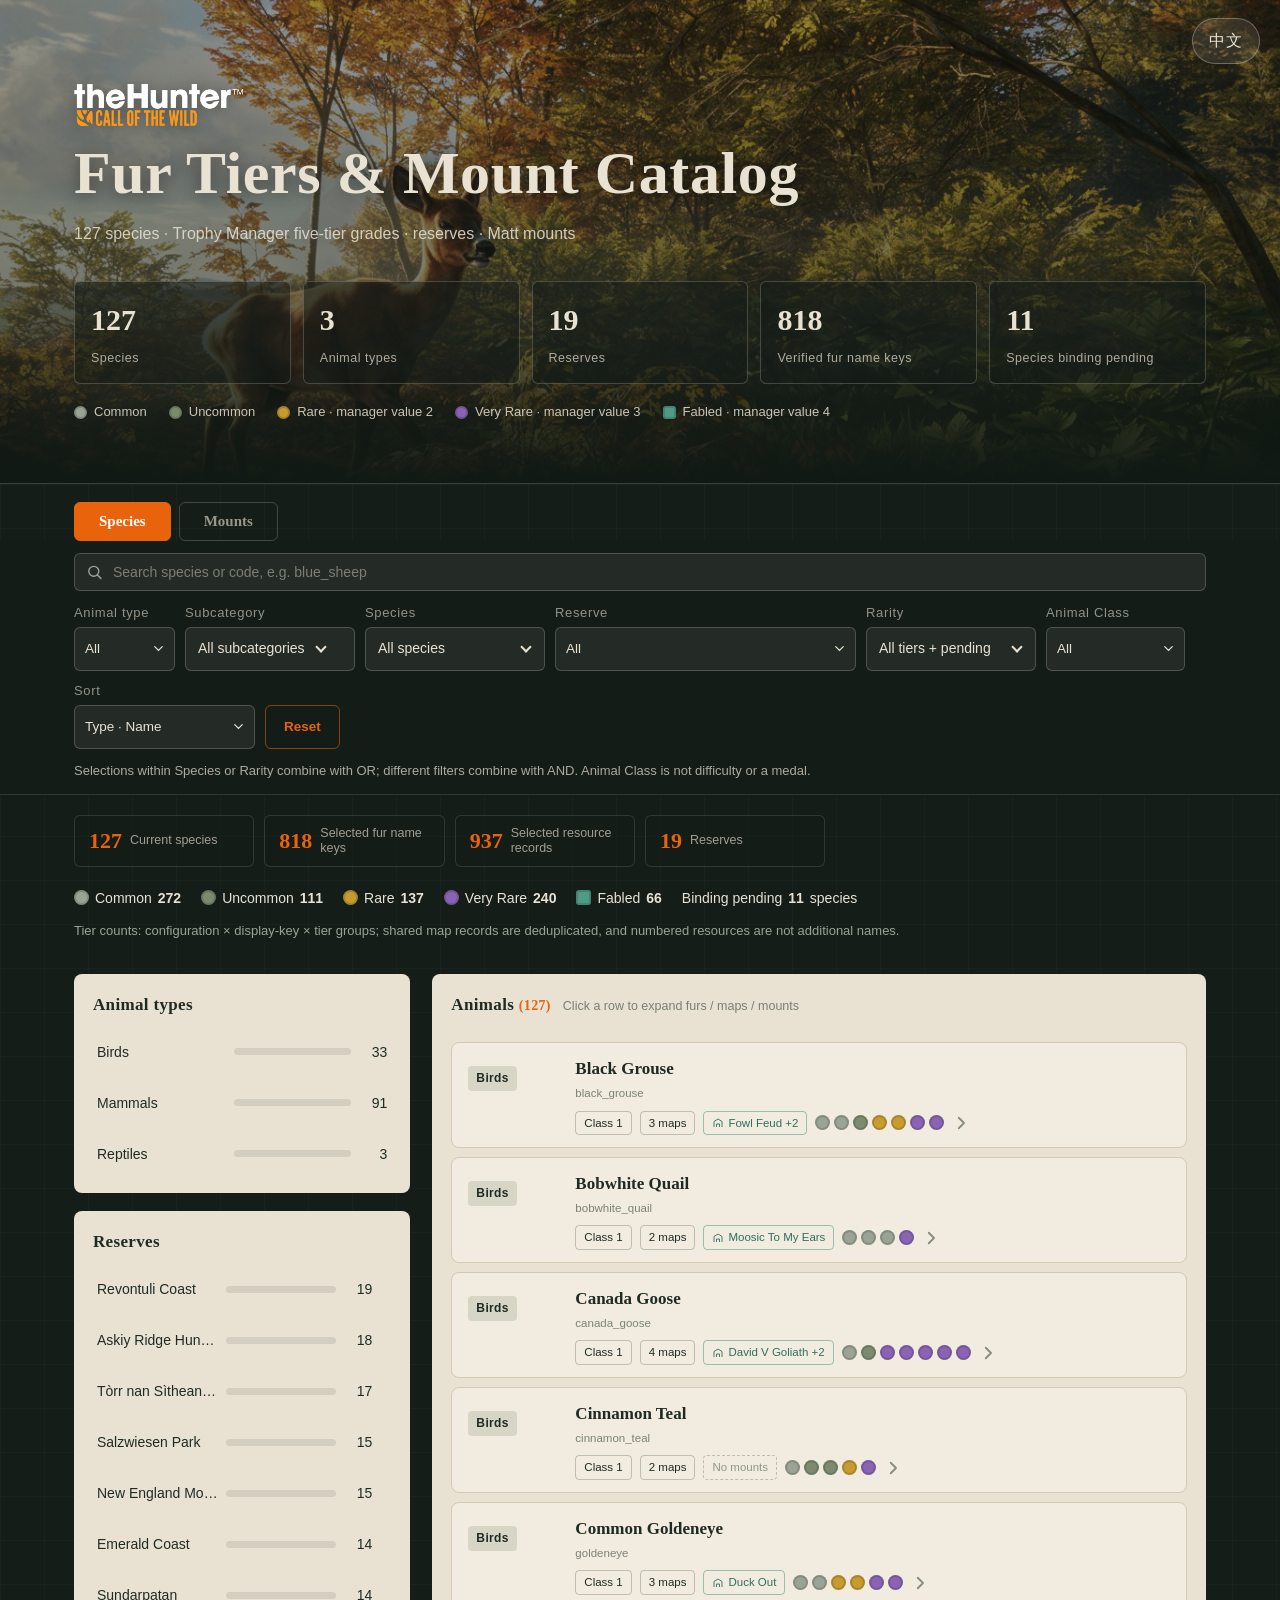
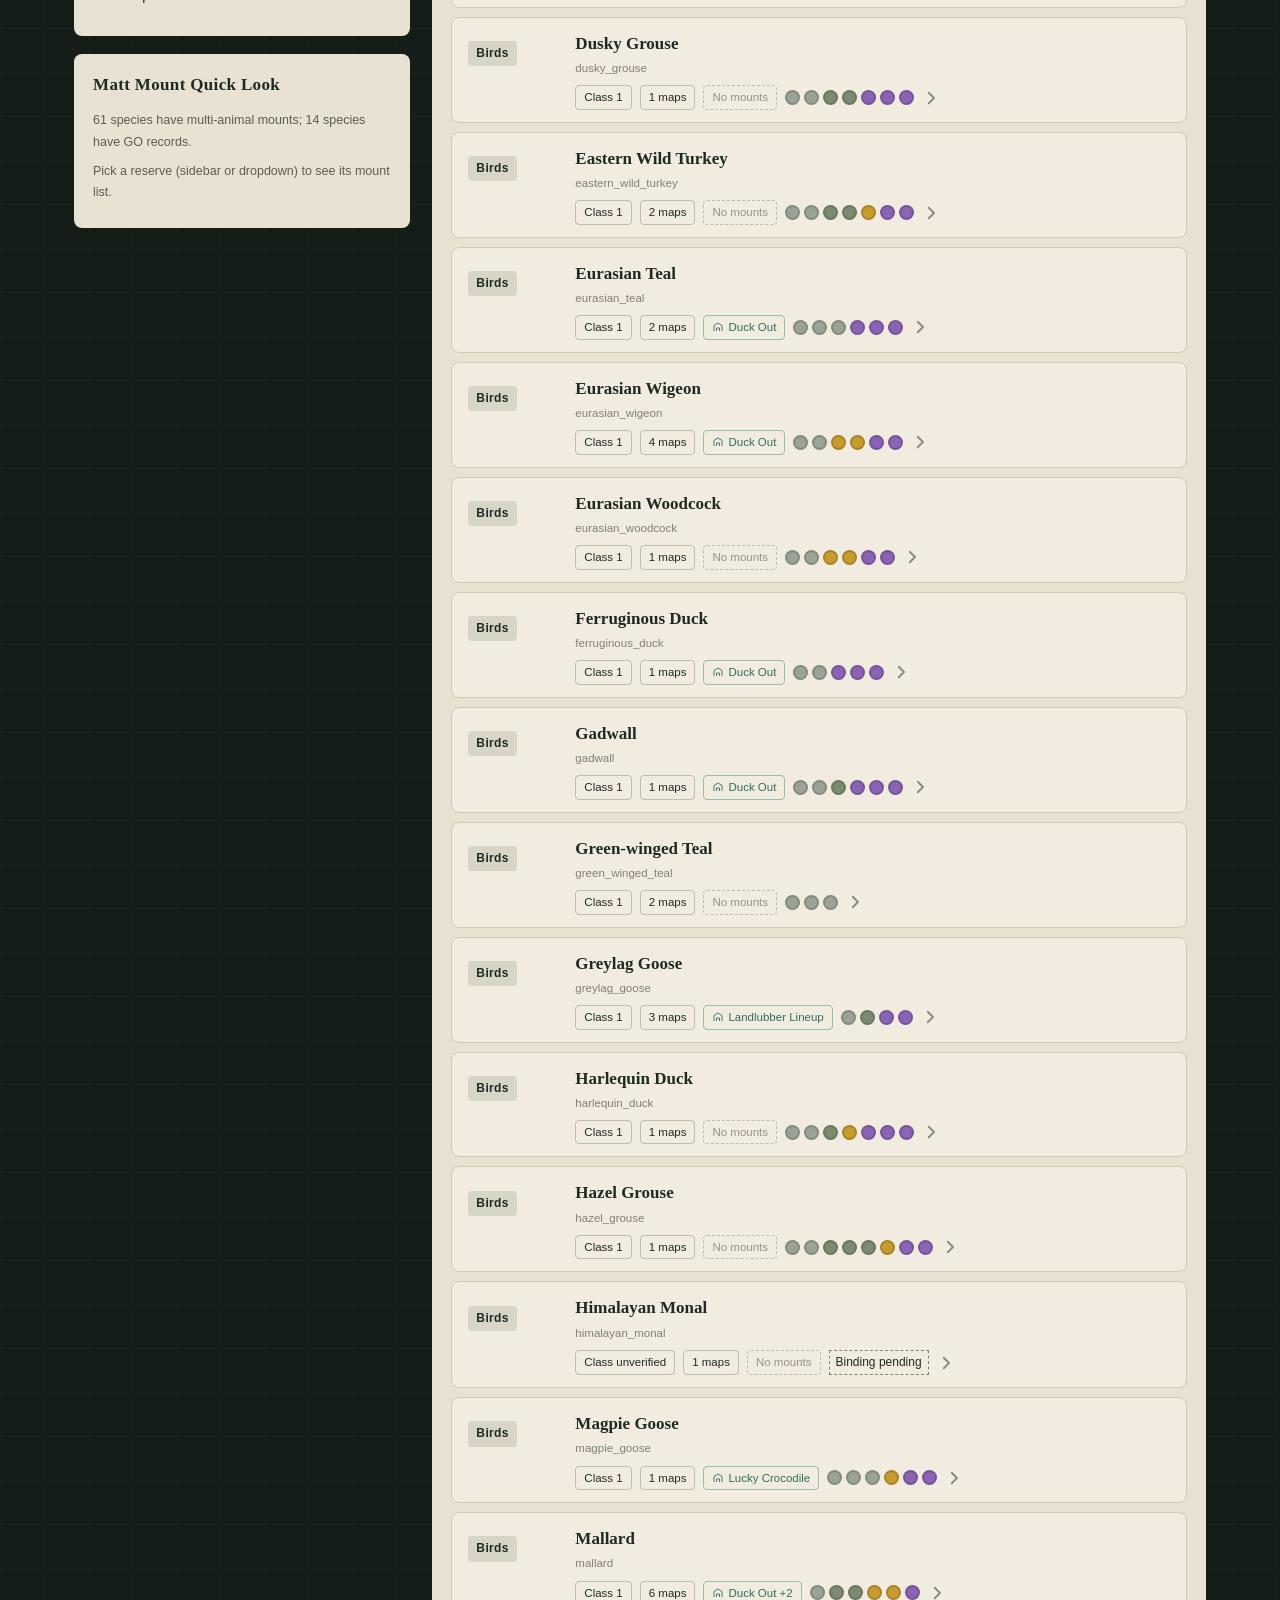
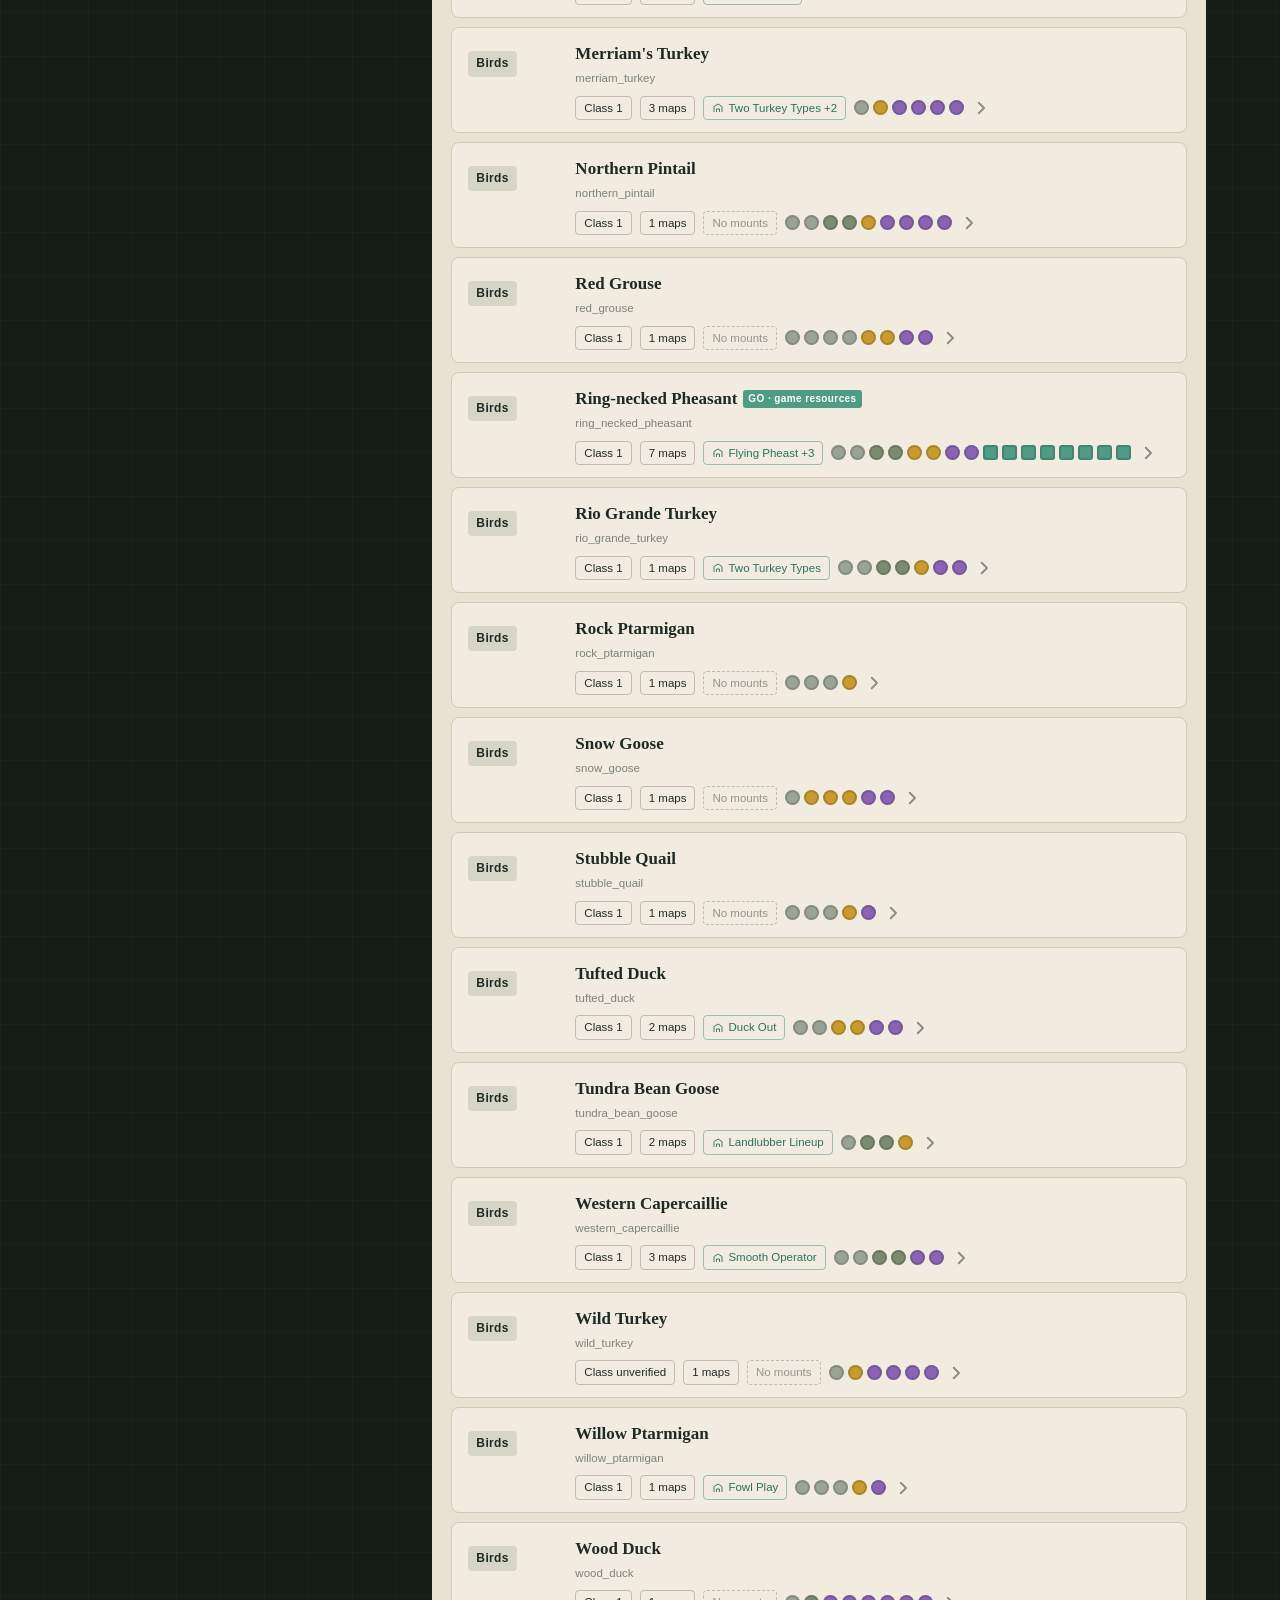
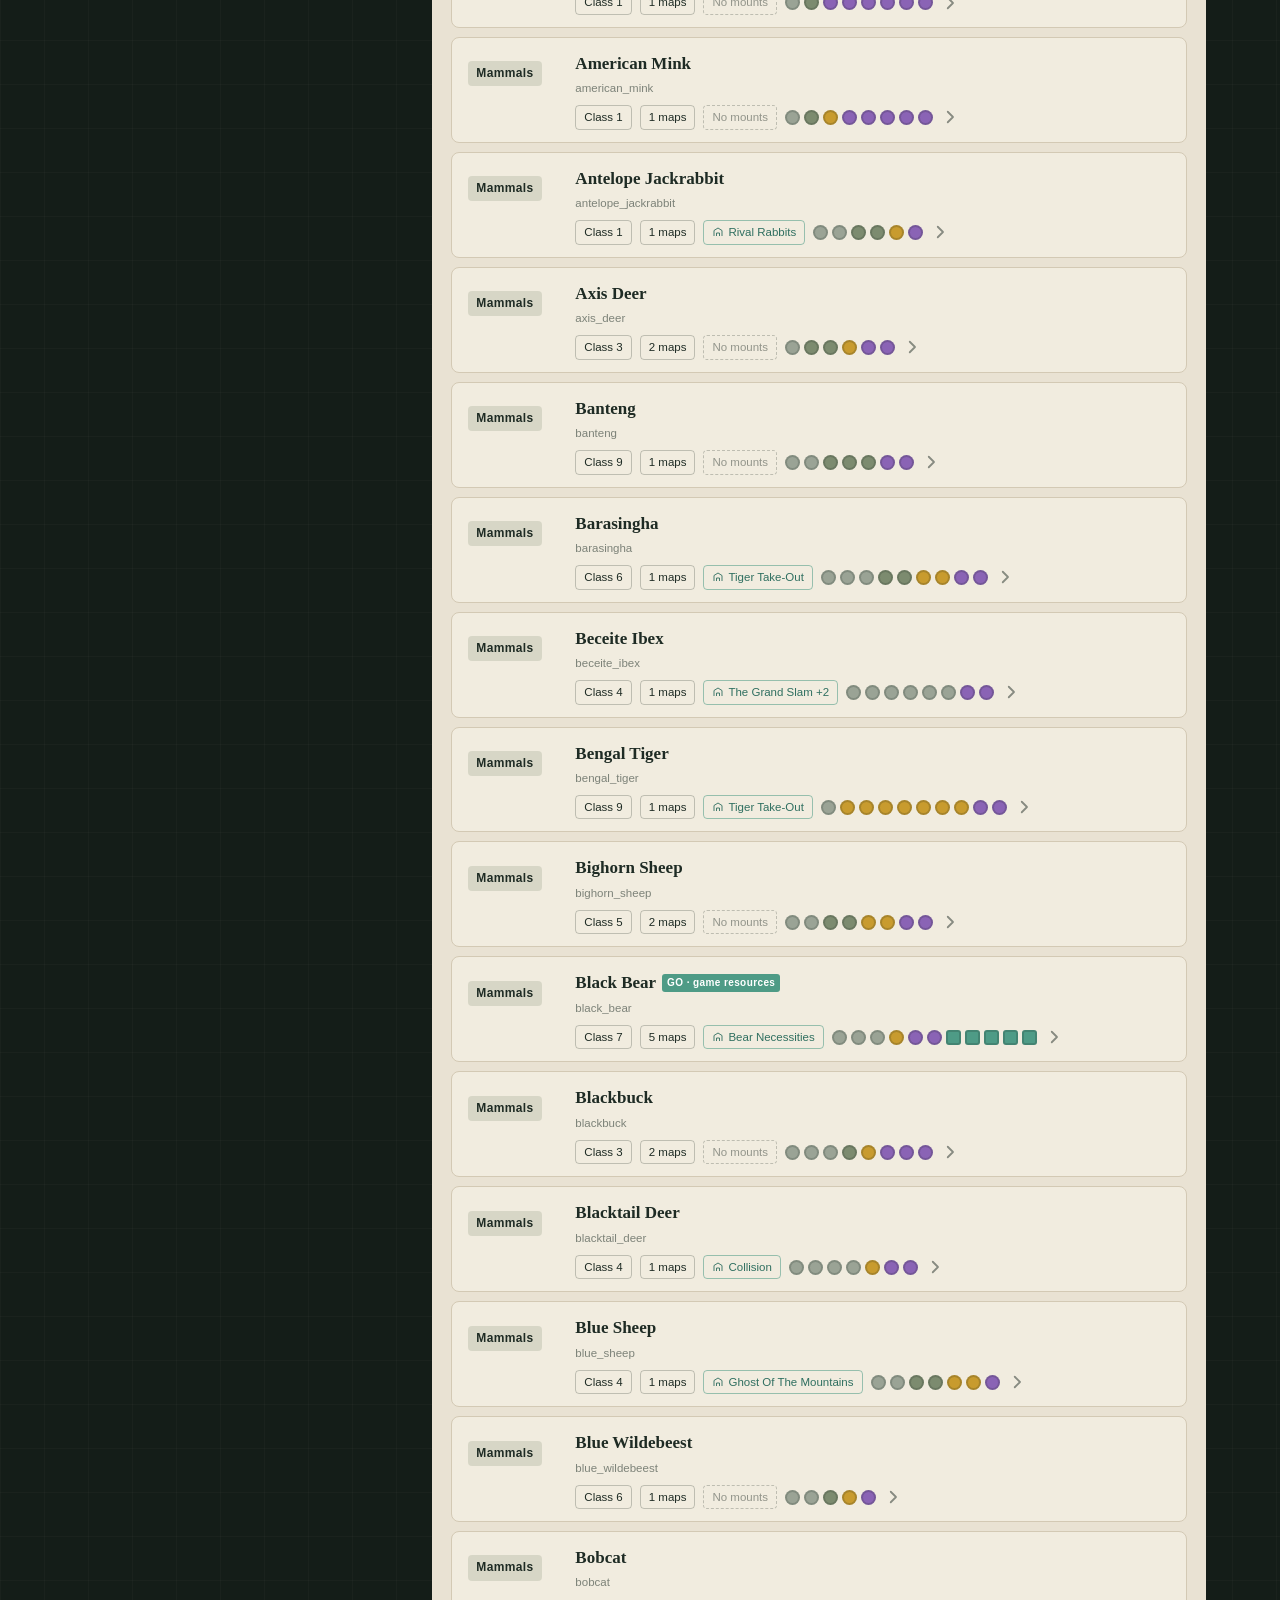
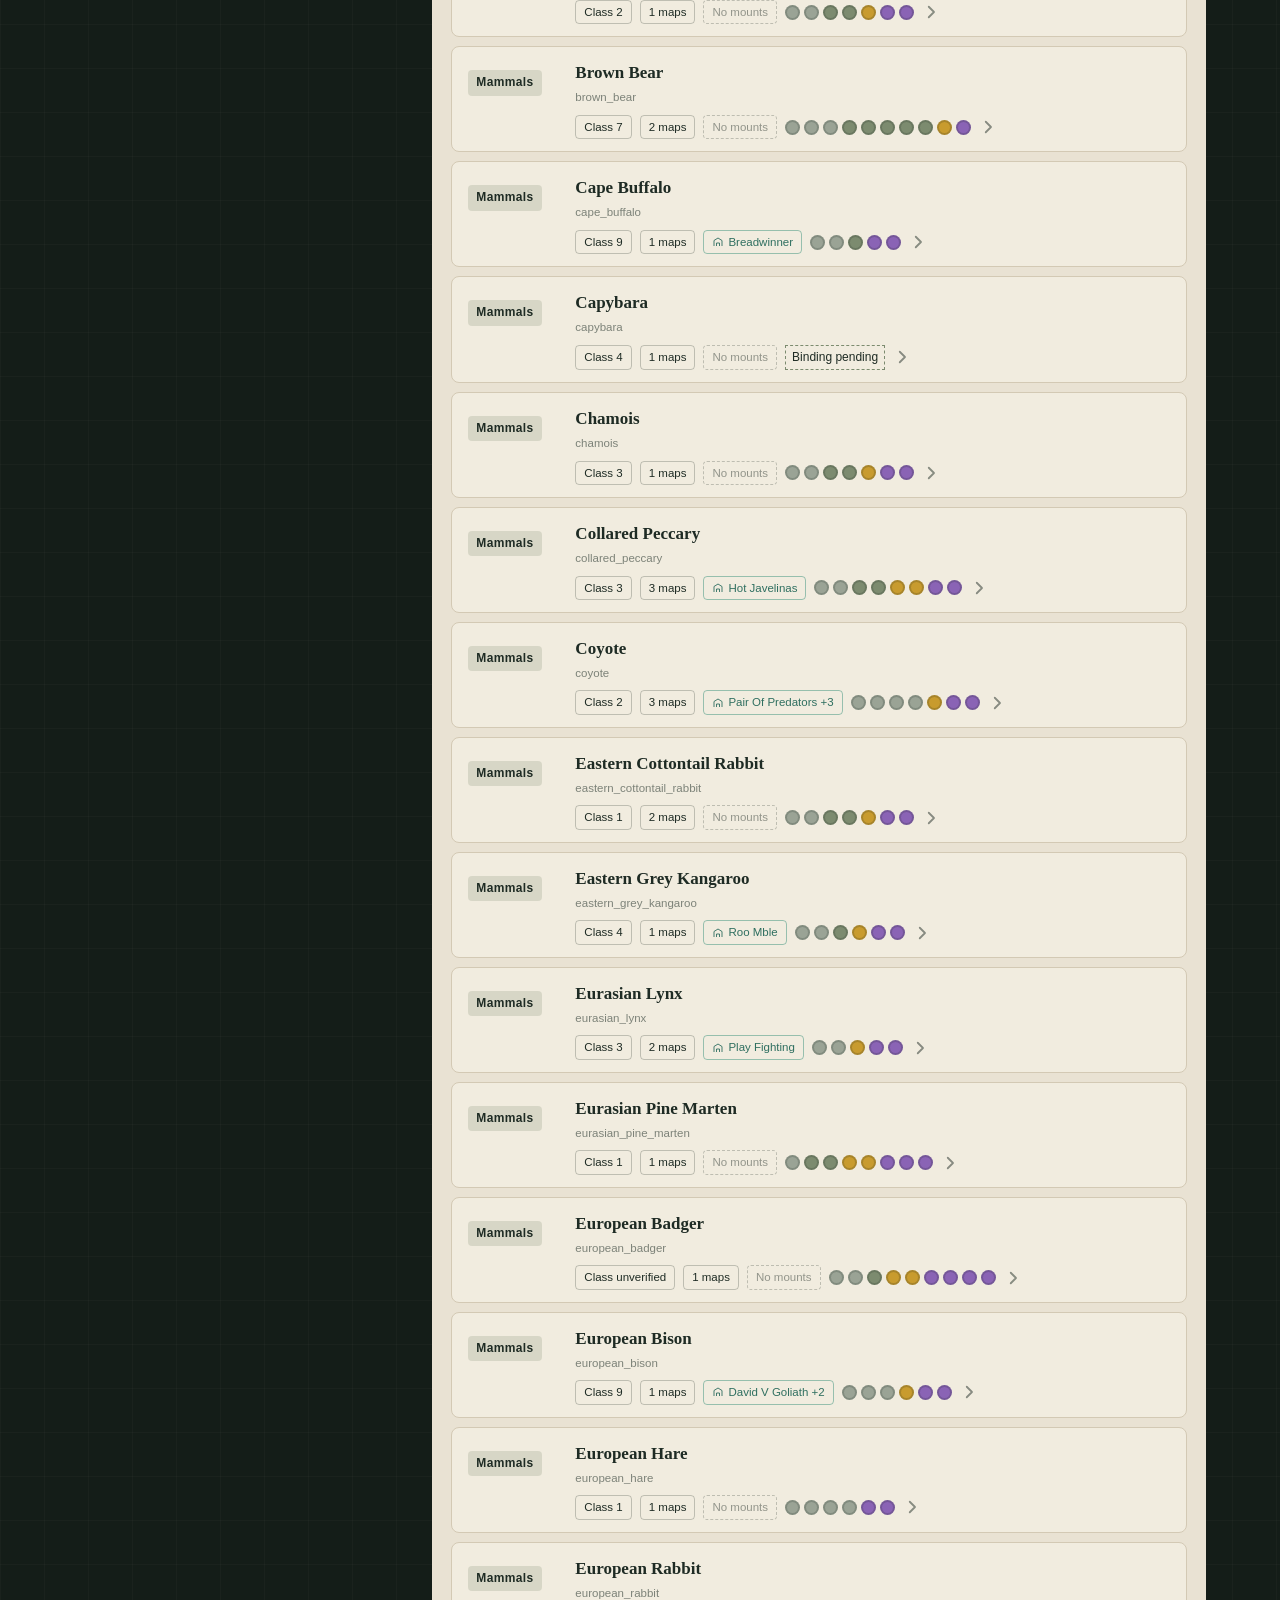
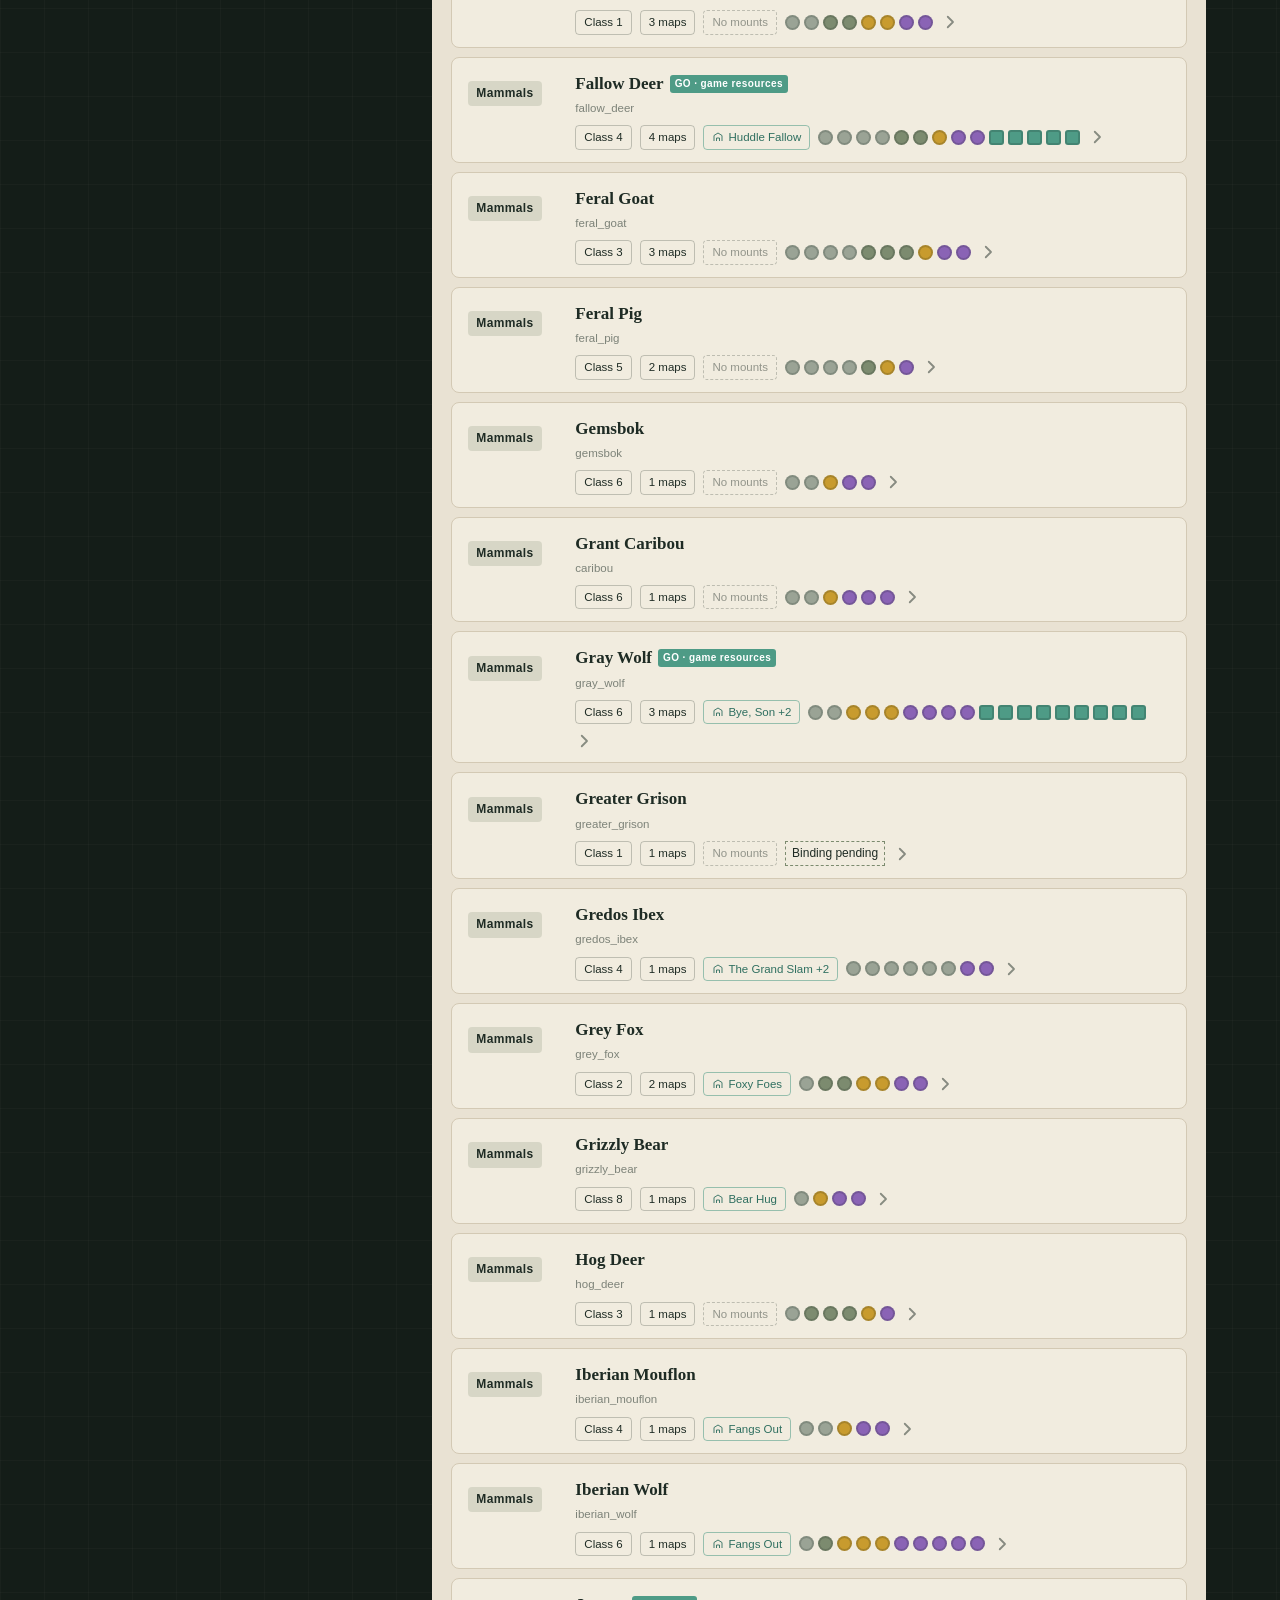
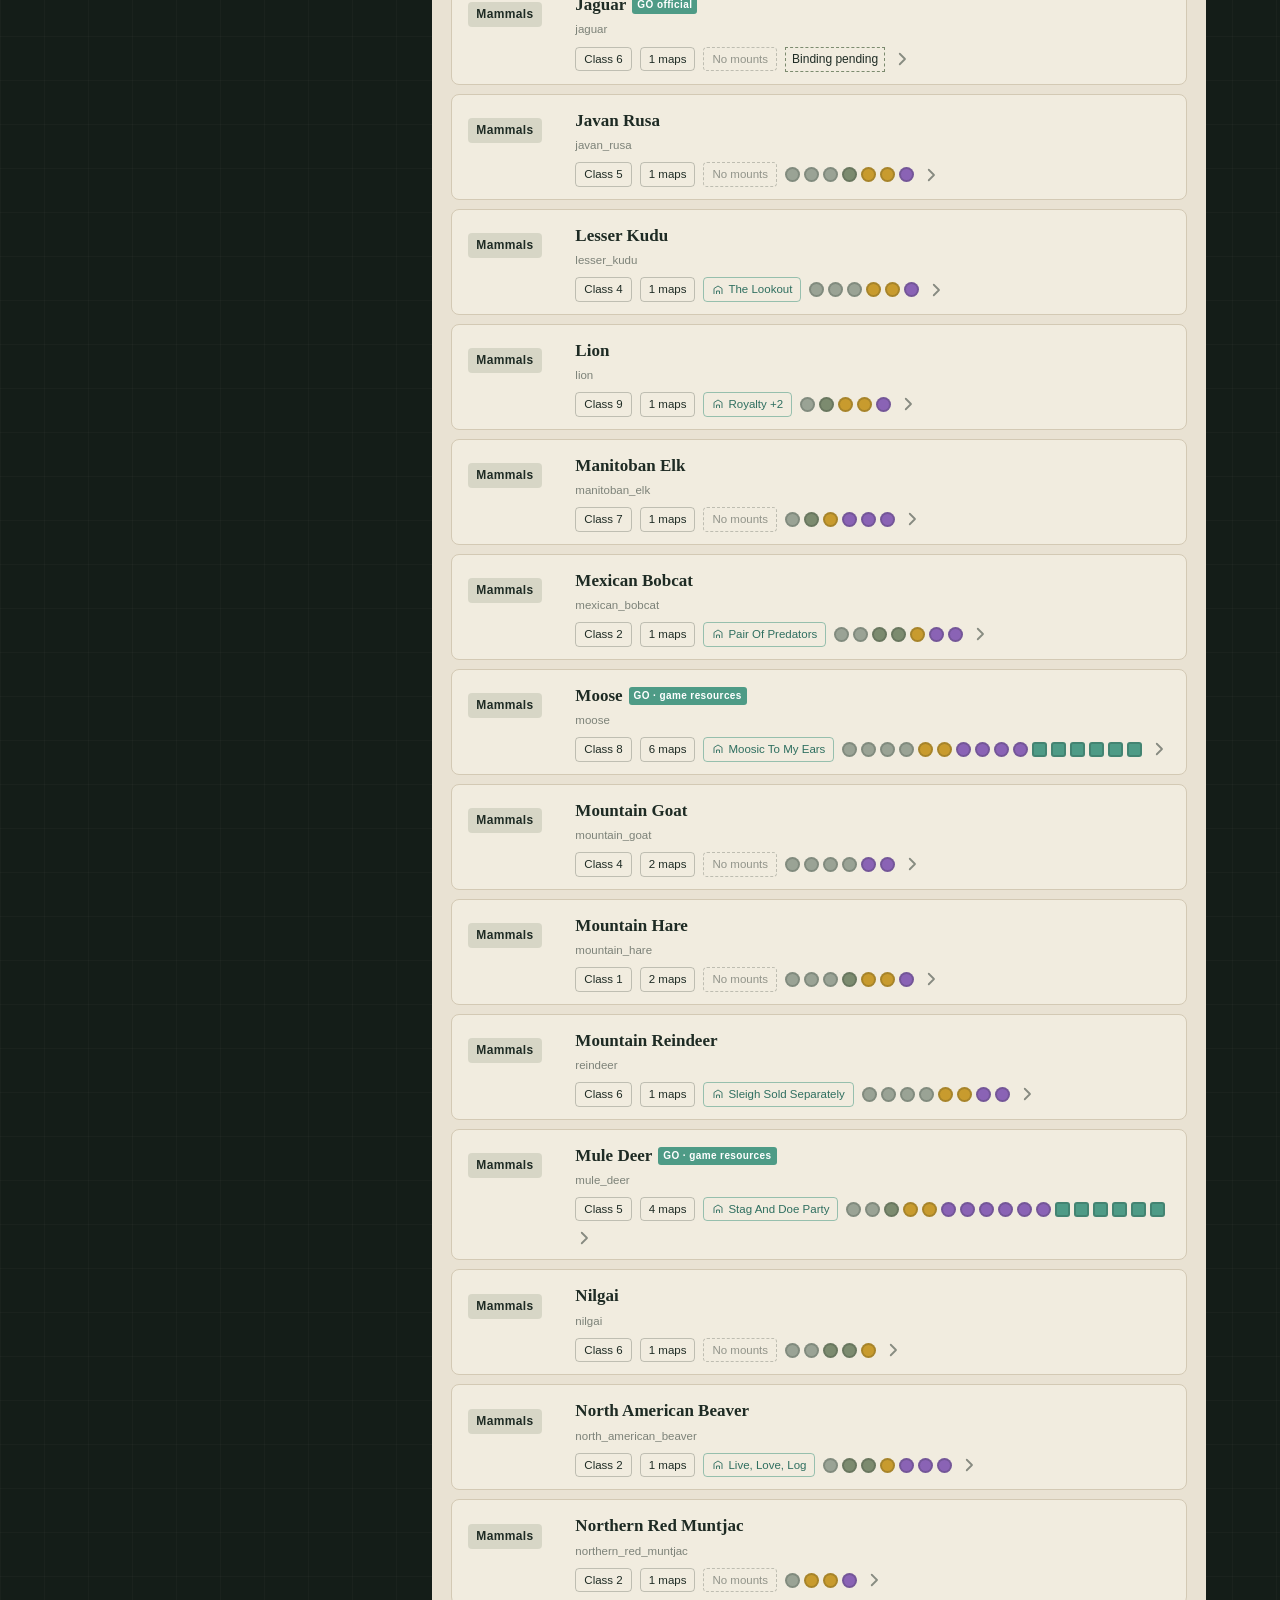
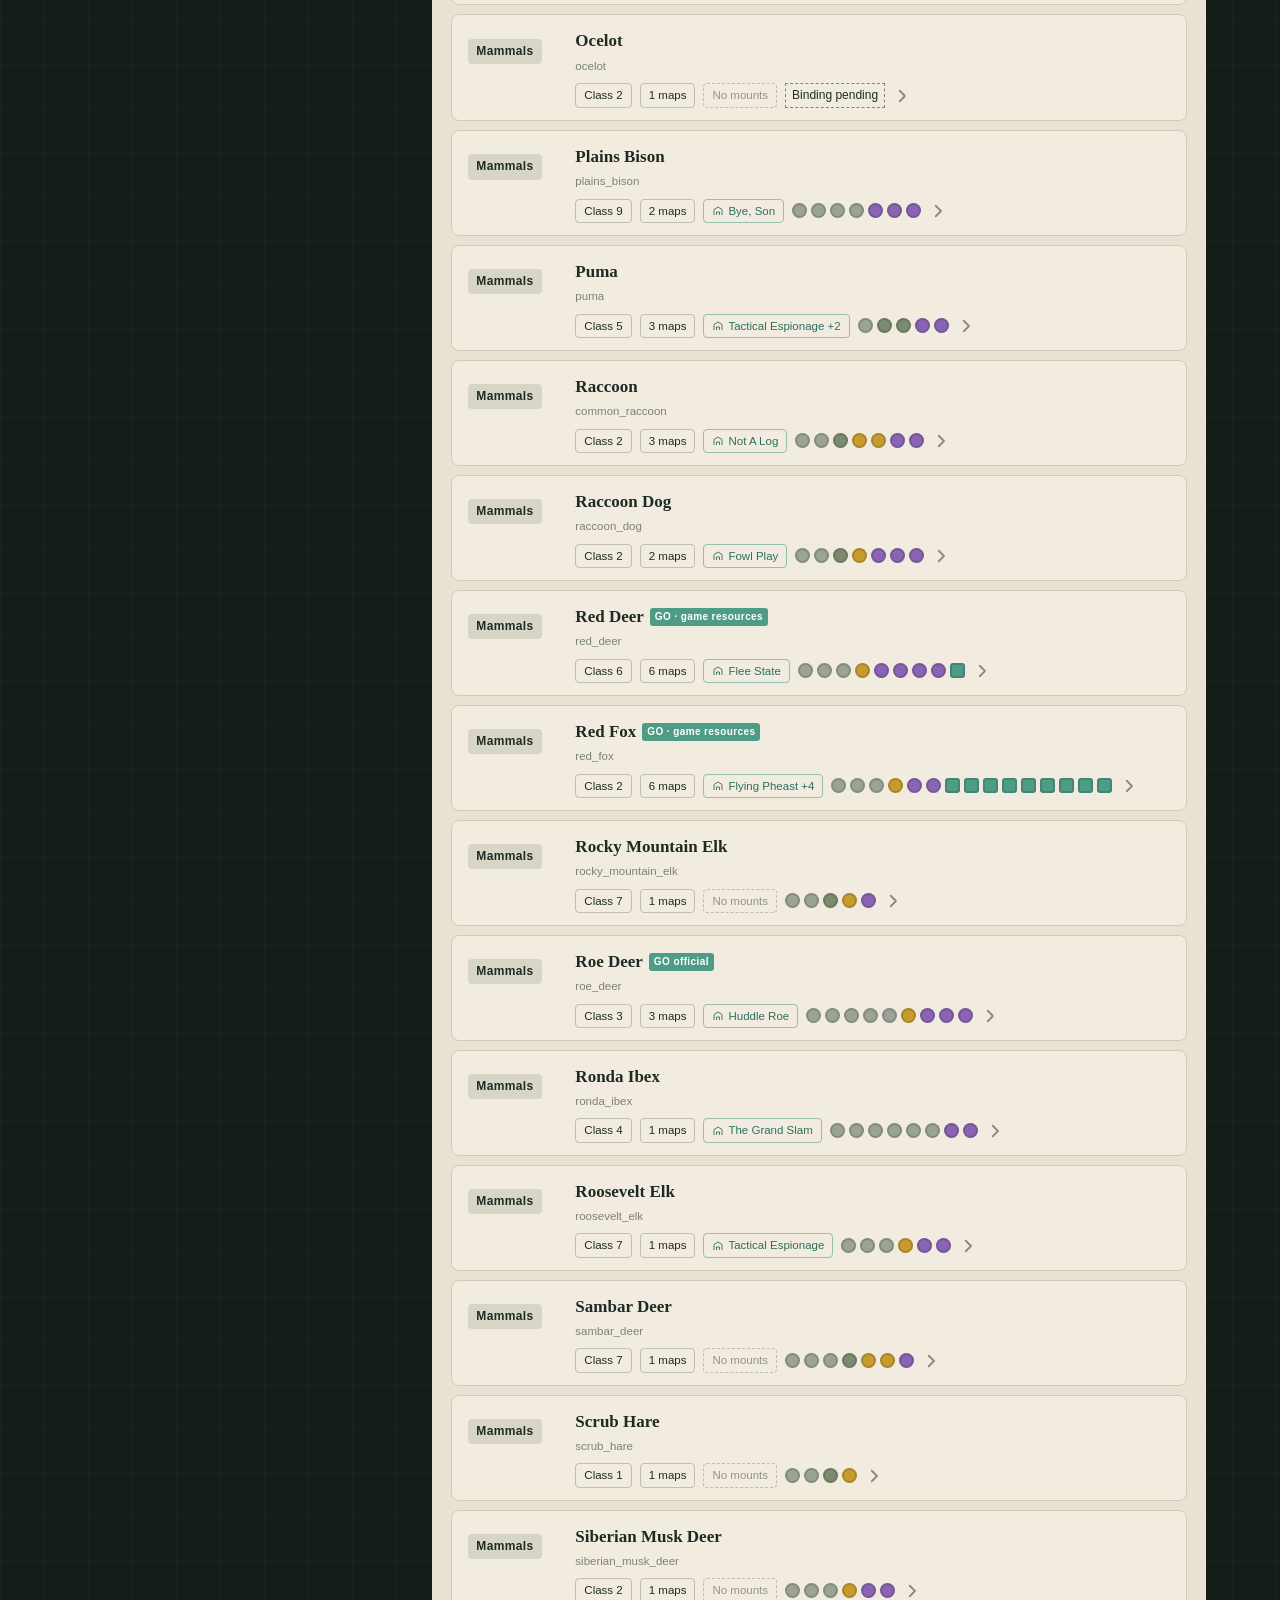
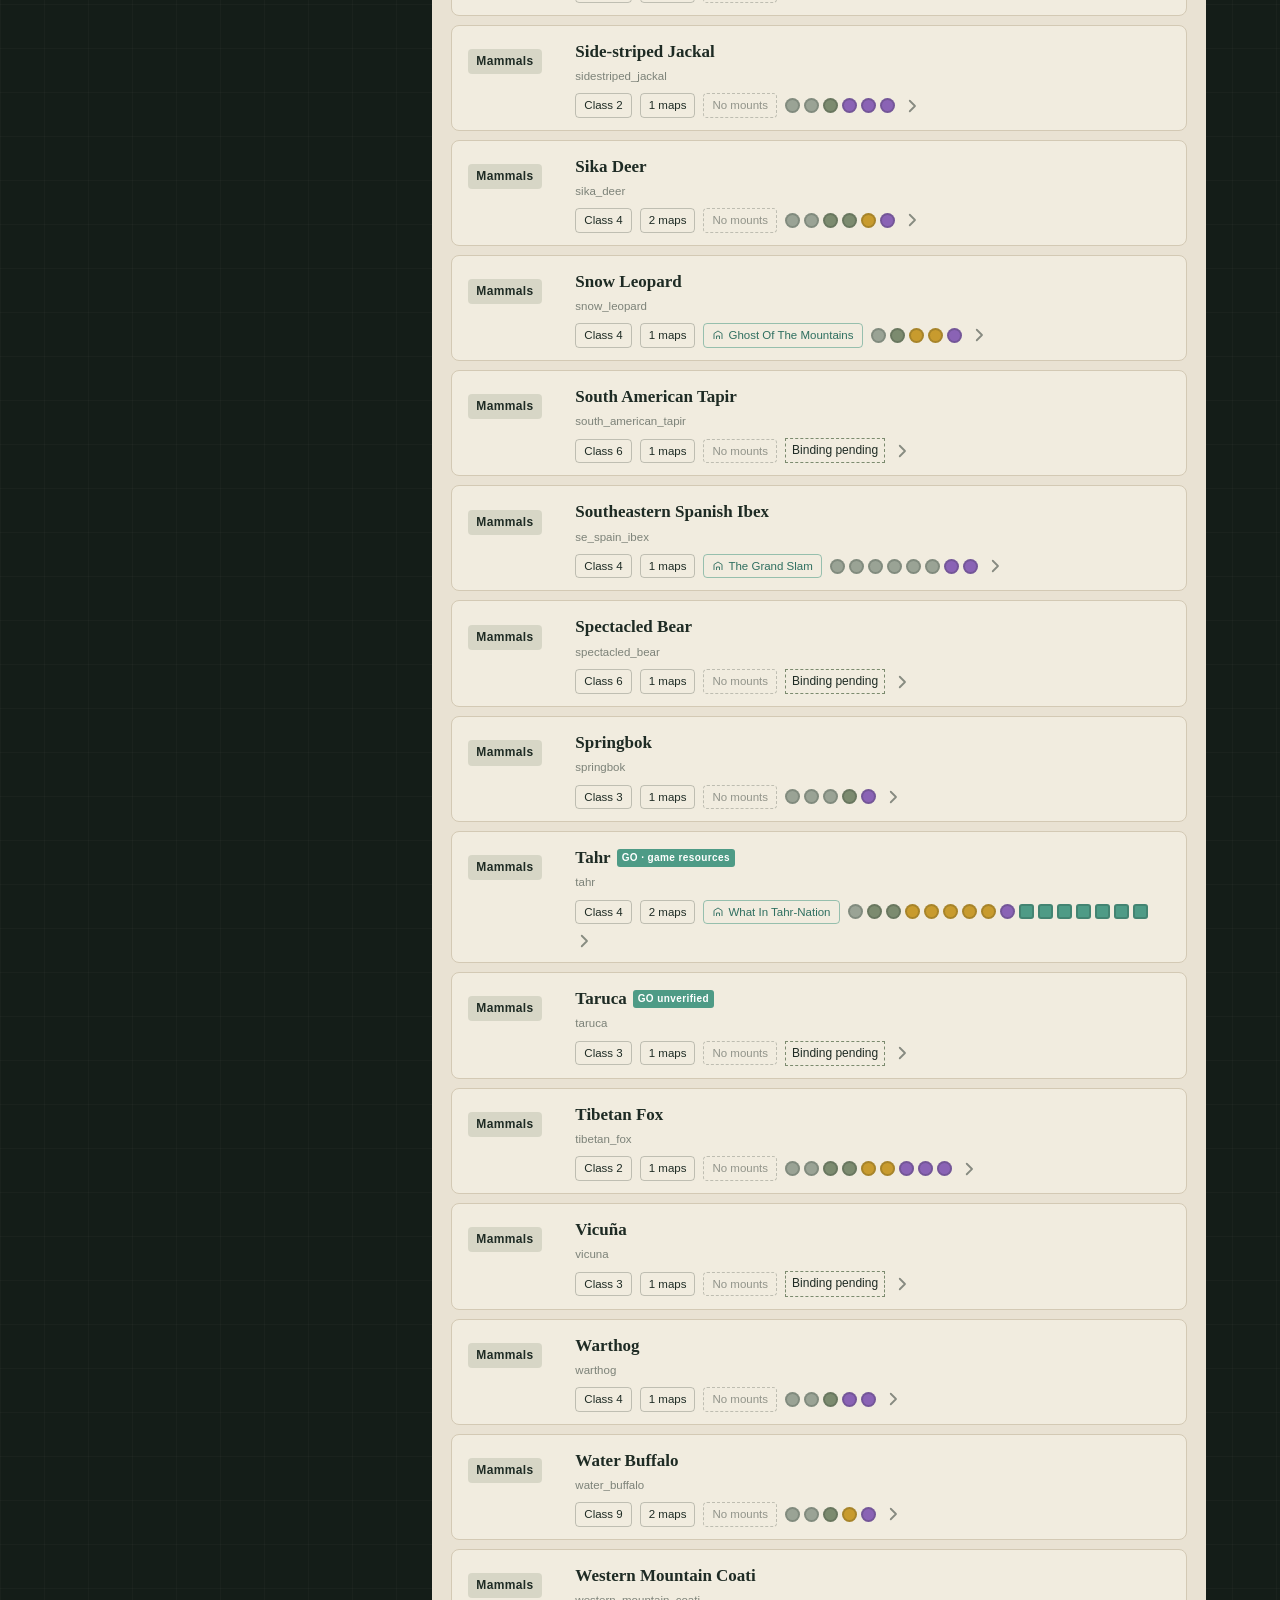
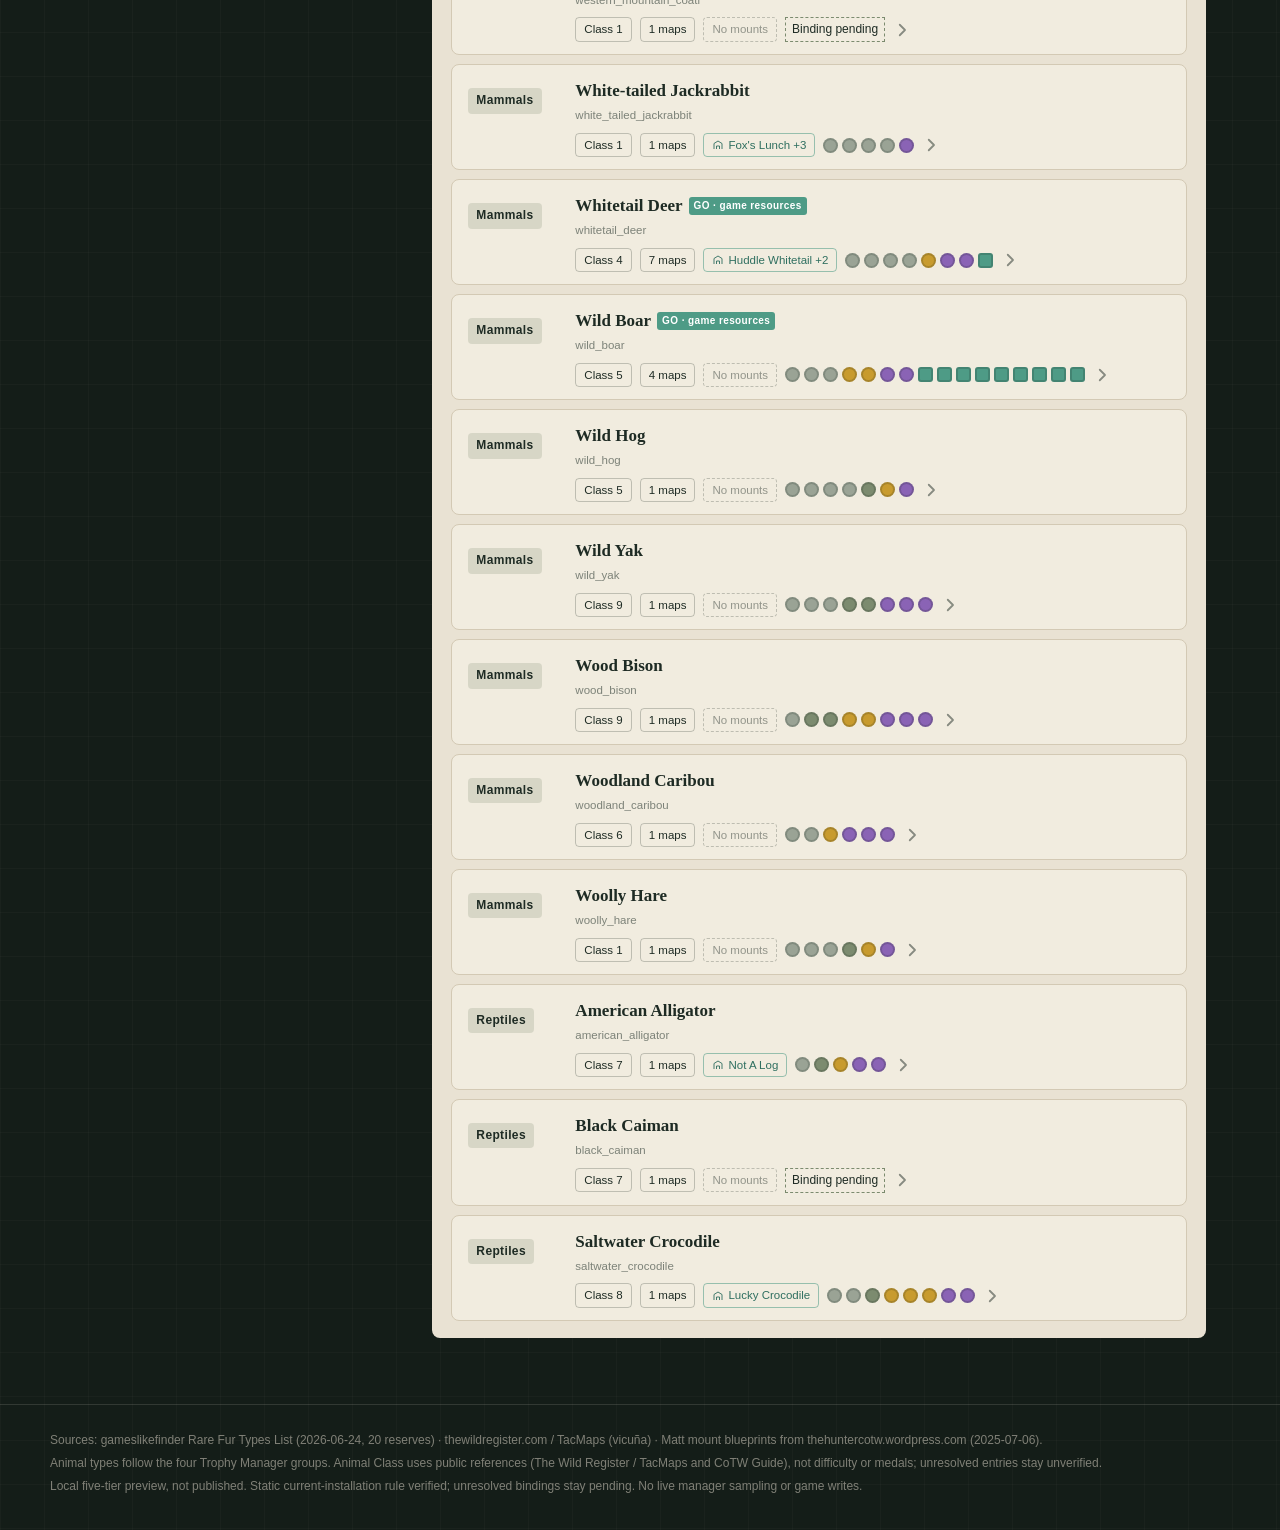
==== commit 57b9a33a: "Add game subcategory filtering: 11 groups bound from verified game resource rules (BLO tags / CAnima" ====
--- a/index.html
+++ b/index.html
@@ -9,7 +9,7 @@
 <meta name="description" content="theHunter: Call of the Wild — complete catalog of all species, rare & very rare fur types, reserve maps, and Matt mount blueprints. 全物种稀有毛色图鉴：稀有毛色、地图分布、Matt 底座蓝图。">
 <title>theHunter: Call of the Wild — Fur Tiers &amp; Mount Catalog</title>
 <link rel="stylesheet" href="https://miaoda.feishu.cn/fonts/css2?family=Noto+Serif+SC:wght@600;700;900&family=Noto+Sans+SC:wght@300;400;500;700&display=swap">
-<link rel="stylesheet" href="styles.css?v=4de6af1dfbb4">
+<link rel="stylesheet" href="styles.css?v=92236454a596">
 </head>
 <body>
 
@@ -49,6 +49,17 @@
       <label><span data-i18n="lblFamily">动物类别</span>
         <select id="fFamily"><option value="">全部</option></select>
       </label>
+      <div class="rarity-field subcat-field">
+        <span class="filter-label" id="subcatLabel" data-i18n="lblSubcat">子分类</span>
+        <details id="fSubcats" class="rarity-dropdown">
+          <summary aria-labelledby="subcatLabel subcatSummary" aria-controls="subcatMenu"><span id="subcatSummary">全部子分类</span><span class="rarity-chevron" aria-hidden="true"></span></summary>
+          <div id="subcatMenu" class="rarity-menu" role="group" aria-labelledby="subcatLabel">
+            <div id="subcatOptions" class="subcat-options"></div>
+            <div class="rarity-actions"><button type="button" id="subcatAll" data-i18n="subcatAll">全选</button><button type="button" id="subcatClear" data-i18n="rarityClear">清空</button></div>
+            <p class="rarity-help" data-i18n="subcatOr">可多选，所选子分类取“或”。依据：战利品管理器筛选规则与物种标签链（游戏资源）。</p>
+          </div>
+        </details>
+      </div>
       <div class="species-field">
         <span class="filter-label" id="speciesLabel" data-i18n="lblSpecies">物种</span>
         <details id="fSpecies" class="species-dropdown">
@@ -150,8 +161,8 @@
 </footer>
 
 <script src="data.js?v=46a4ef8f5345"></script>
-<script src="game-filters.js?v=cbb3968699f3"></script>
+<script src="game-filters.js?v=7c1c4afb87c3"></script>
 <script src="manager-rarity.js?v=05a47f0da29a"></script>
-<script src="app.js?v=0b4d5f83a26d"></script>
+<script src="app.js?v=c925c6a3d75f"></script>
 </body>
 </html>
--- a/styles.css
+++ b/styles.css
@@ -366,6 +366,10 @@
   margin-left: 5px;
 }
 .note { font-size: 12.5px; color: rgba(30,43,36,0.72); margin-top: 4px; }
+.subcat-line { font-size: 12.5px; color: rgba(30,43,36,0.72); margin: 0 0 6px; padding: 5px 10px; background: rgba(124,139,111,0.10); border-radius: 4px; }
+.subcat-line.subcat-empty { background: transparent; color: rgba(30,43,36,0.45); }
+.subcat-count { margin-left:auto; font-size: 11px; color: rgba(233,226,211,0.55); }
+.subcat-options { max-height: 240px; overflow-y: auto; }
 
 /* ===== Verified Bengal Tiger variants: bounded rows, not merged by Chinese name ===== */
 .animal-card[data-code="bengal_tiger"] .detail-grid { grid-template-columns:1fr; }
